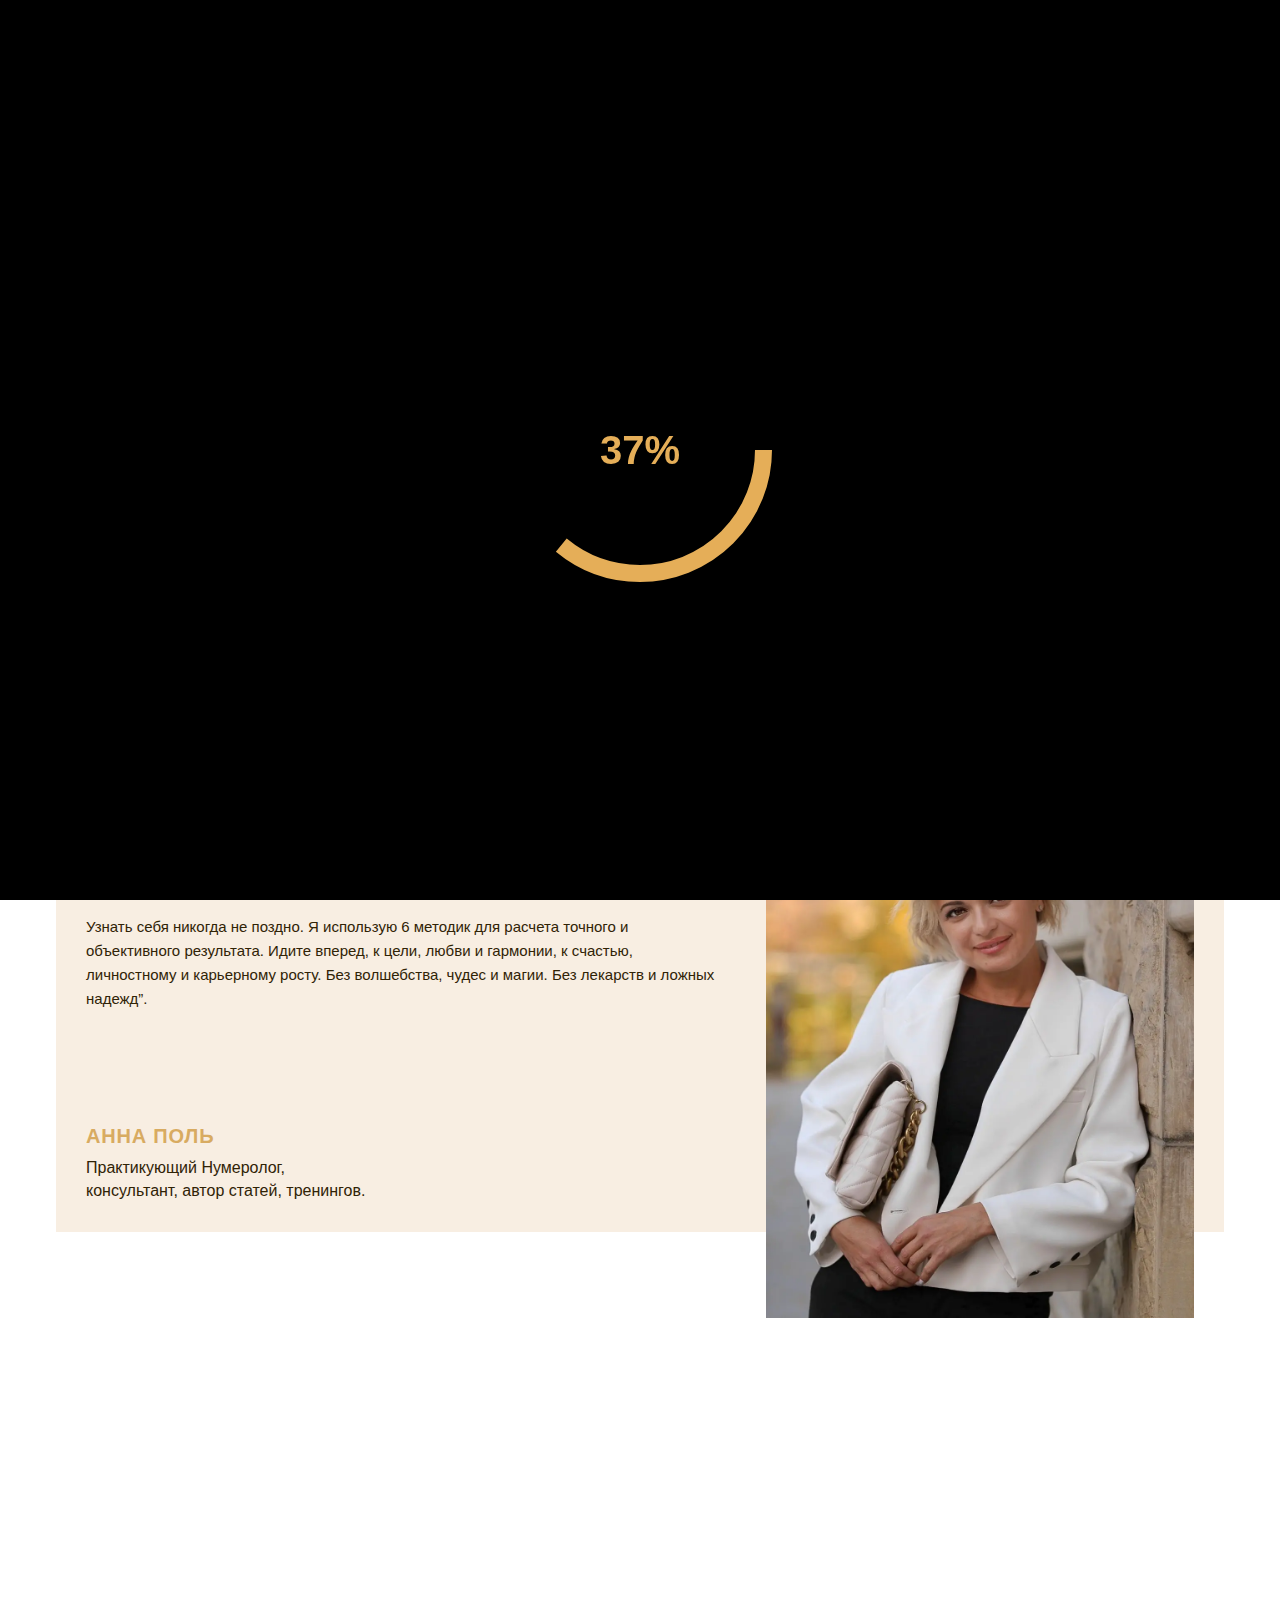
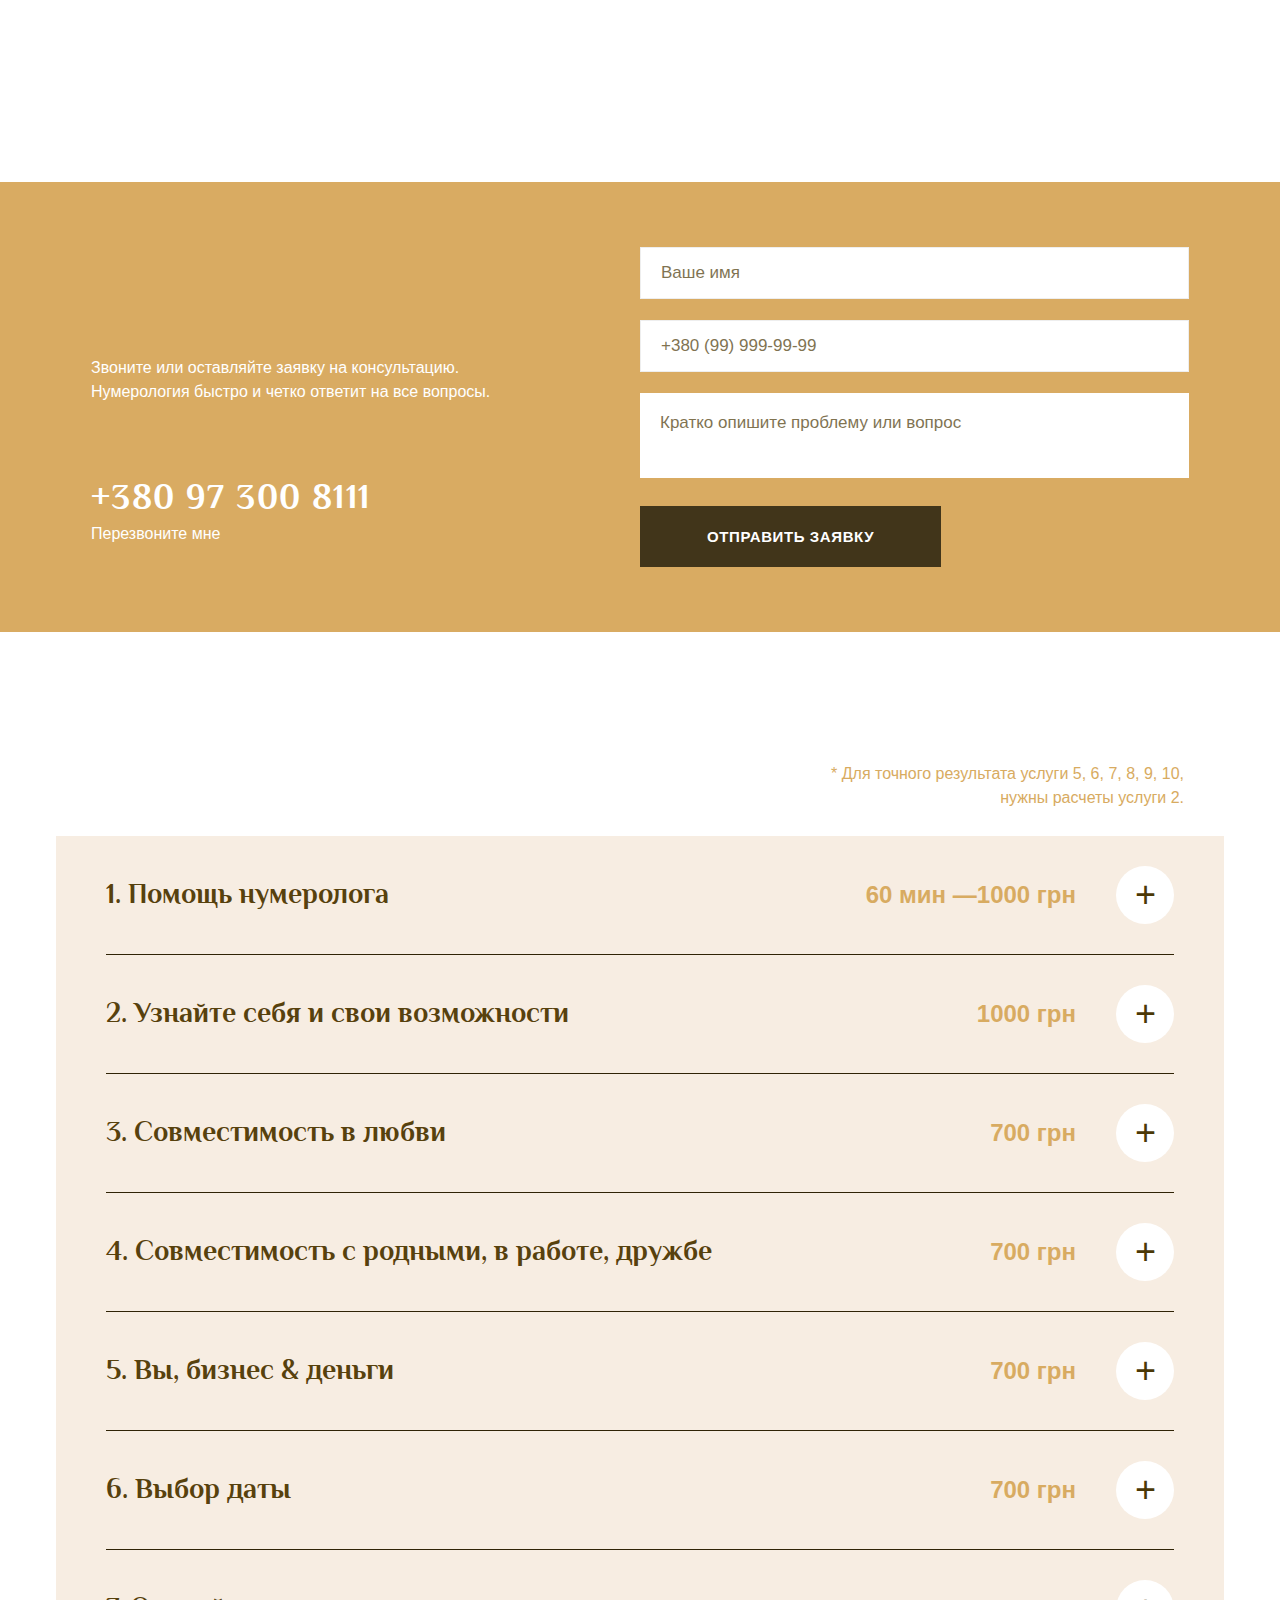
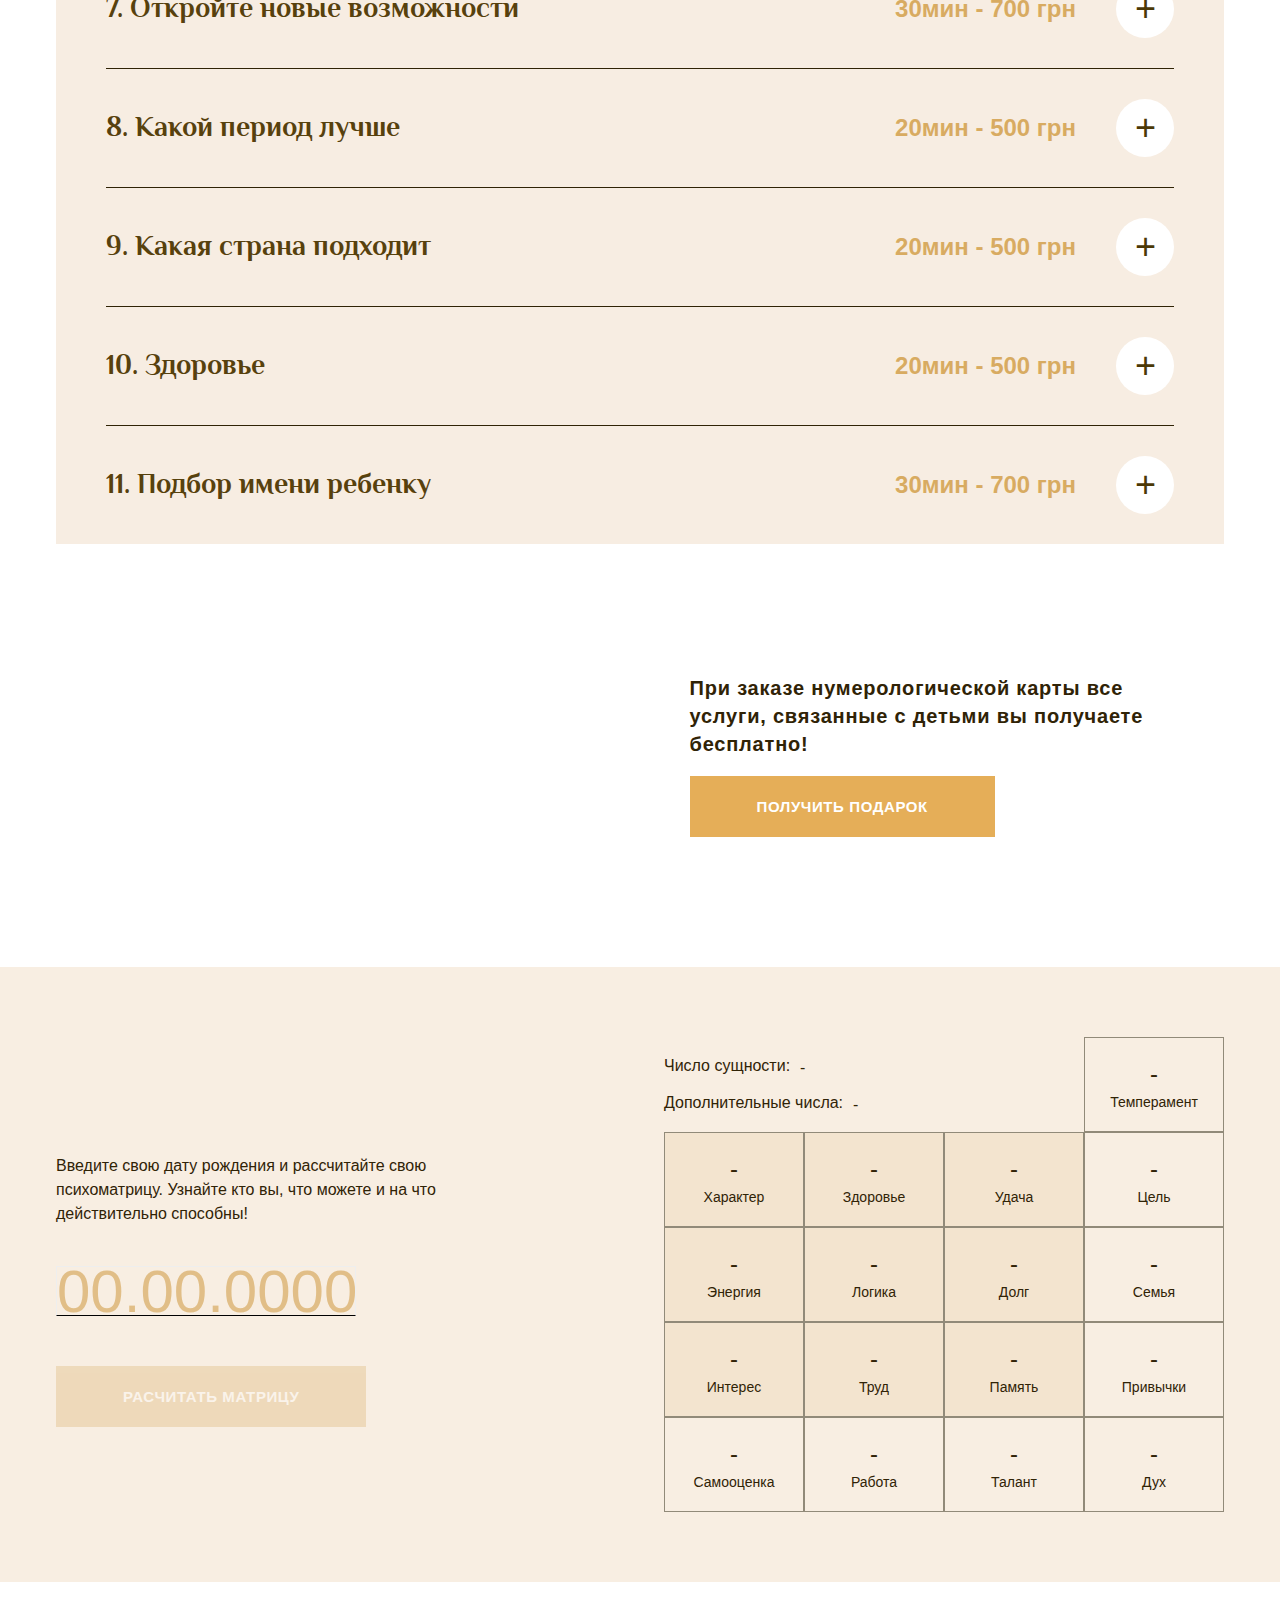
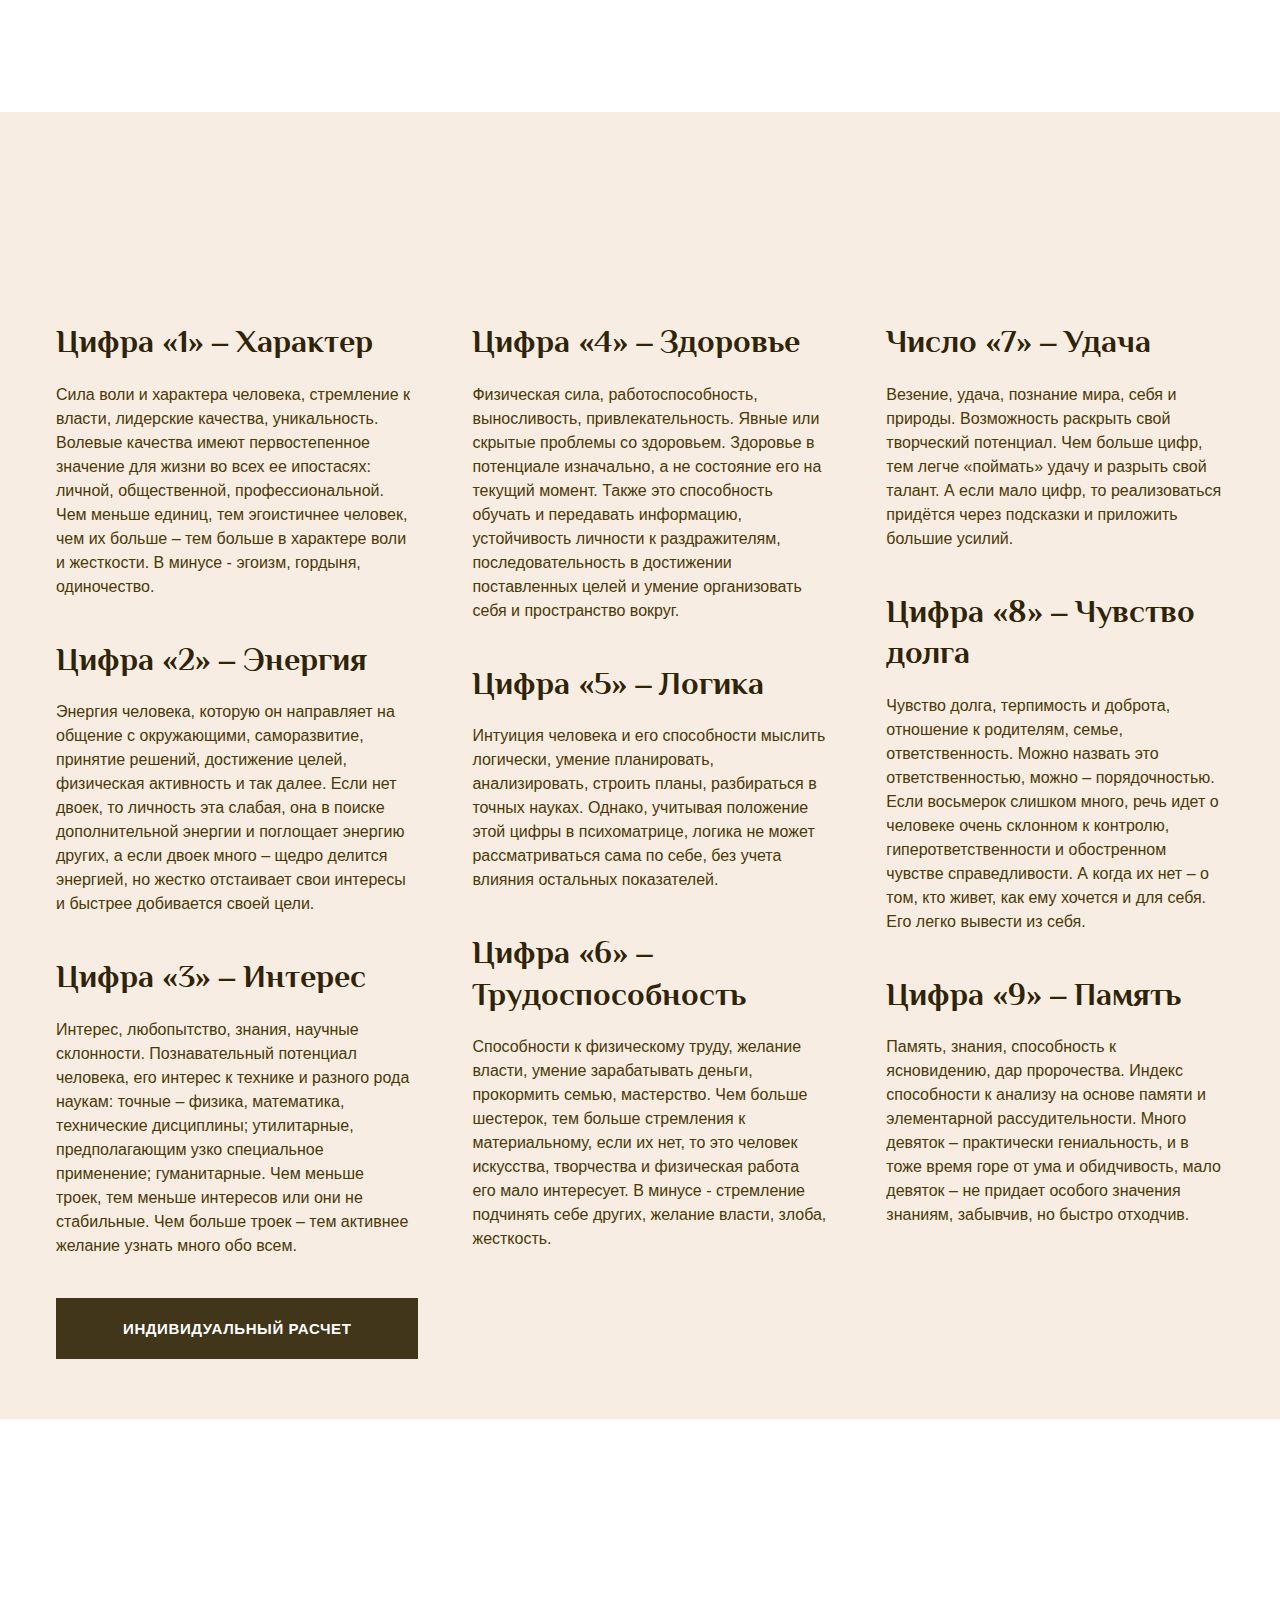
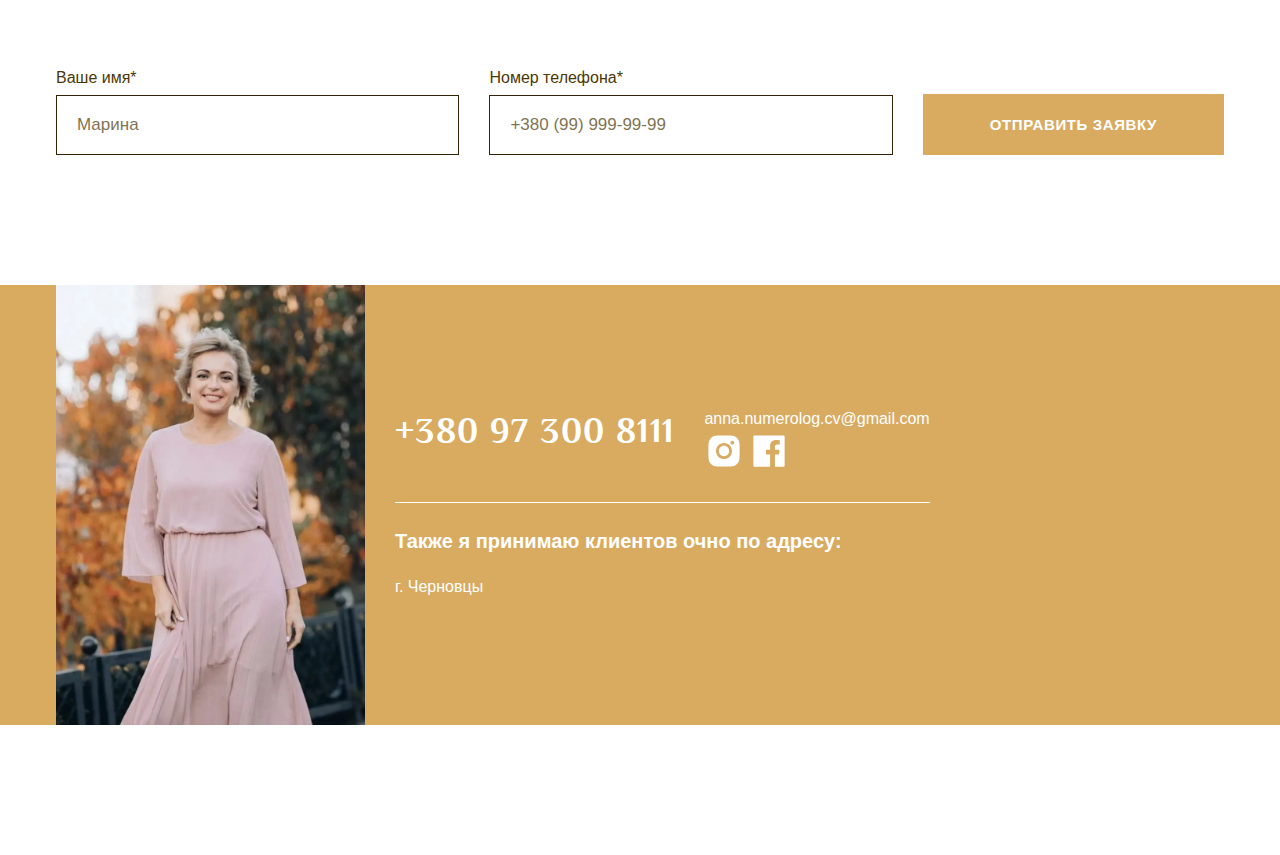
==== index.html @ 5f48d58a "comit" ====
<!DOCTYPE html>
<html lang="ru">

<head>
	<title>Главная</title>
	<meta charset="UTF-8">
	<meta name="format-detection" content="telephone=no">
	<!-- <style>body{opacity: 0;}</style> -->
	<link rel="stylesheet" href="css/style.min.css?_v=20220609213755">
	<link rel="shortcut icon" href="favicon.ico">
	<!-- <meta name="robots" content="noindex, nofollow"> -->
	<meta name="viewport" content="width=device-width, initial-scale=1.0">
</head>

<body>
	<div id="preloader">
		<div class="dws-progress-bar"></div>
	</div>
	<div class="wrapper">
		<svg viewBox="0 0 60 59" fill="none" style="height:0px">
			<symbol id="logo">
				<path d="M29.9339 13.3469L28.5068 10.6303C28.5067 10.6303 28.5067 10.6302 28.5067 10.6301C27.3314 8.36641 27.3319 5.69503 28.5064 3.46422L28.5065 3.4641L29.8498 0.906222L33.0526 7.04383L33.0527 7.04407L36.372 13.437L36.3721 13.4372L56.7865 52.9153L56.7869 52.916L59.6097 58.4454H13.3013L13.8017 57.4549C13.8017 57.4548 13.8018 57.4547 13.8018 57.4547C15.2057 54.7196 18.1134 52.9873 21.2859 52.9873H50.2319H50.4488L50.3492 52.7947L33.2538 19.741L33.2537 19.7409L29.9342 13.3475L29.9339 13.3469ZM40.4402 46.9827H12.4632H12.3825L12.3457 47.0546L9.40348 52.8019L9.40296 52.8029L8.80828 53.9902C8.80823 53.9903 8.80818 53.9904 8.80814 53.9904C7.41014 56.7373 4.51477 58.4453 1.38848 58.4453H0.216415L3.05961 52.9225L3.05974 52.9222L6.00192 47.175L6.00199 47.1749L23.2737 13.5296L24.5443 15.9977C24.5443 15.9978 24.5444 15.998 24.5445 15.9981C25.7153 18.3043 25.7153 21.021 24.5443 23.3272L15.288 41.3714L15.1894 41.5636H15.4055H32.3978C35.59 41.5636 38.519 43.3036 39.9501 46.0835L39.9501 46.0835L39.9515 46.0862L40.4402 46.9827Z" fill="url(#paint0_linear_106_9809)" stroke="url(#paint1_linear_106_9809)" stroke-width="0.263994" />
				<defs>
					<linearGradient id="paint0_linear_106_9809" x1="24.5513" y1="14.3648" x2="32.9144" y2="56.8845" gradientUnits="userSpaceOnUse">
						<stop offset="0.227083" stop-color="#AB863F" />
						<stop offset="0.508333" stop-color="#F9EF9D" />
						<stop offset="0.745017" stop-color="#B39046" />
					</linearGradient>
					<linearGradient id="paint1_linear_106_9809" x1="24.0233" y1="15.1568" x2="14.9829" y2="47.61" gradientUnits="userSpaceOnUse">
						<stop stop-color="#FDF18C" />
						<stop offset="0.461458" stop-color="#AB863F" />
						<stop offset="1" stop-color="#FEF189" />
					</linearGradient>
				</defs>
			</symbol>
		</svg>
		<svg viewBox="0 0 18 18" fill="none" style="height:0px">
			<symbol id="check">
				<path d="M5.2843 8.48327L8.4843 12.0569L13.2843 6.69647M17 9C17 13.4183 13.4183 17 9 17C4.58172 17 1 13.4183 1 9C1 4.58172 4.58172 1 9 1C13.4183 1 17 4.58172 17 9Z" stroke="#4B3806" />
			</symbol>
		</svg>
		<svg viewBox="0 0 22 38" fill="none" style="height:0px">
			<symbol id="mark">
				<path d="M9.30769 28.733C9.34295 26.6859 9.67789 24.986 10.3125 23.6335C10.9824 22.2809 11.9343 20.7821 13.1683 19.1371C14.367 17.5652 15.2484 16.176 15.8125 14.9697C16.4119 13.7268 16.7115 12.2097 16.7115 10.4185C16.7115 7.78644 16.0417 5.75758 14.7019 4.33189C13.3974 2.9062 11.7756 2.19336 9.83654 2.19336C7.65064 2.19336 5.76442 3.01587 4.17788 4.66089C2.6266 6.26936 1.58654 8.55411 1.05769 11.5152H0C0 9.68735 0.0705128 8.24338 0.211538 7.18326C0.352564 6.08658 0.722756 5.1544 1.32212 4.38672C2.30929 3.14382 3.71955 2.10197 5.55288 1.26118C7.42147 0.420395 9.3782 0 11.4231 0C14.2083 0 16.6587 0.767677 18.774 2.30303C20.9247 3.80183 22 6.50698 22 10.4185C22 11.9538 21.7356 13.3247 21.2067 14.531C20.6779 15.7374 20.0433 16.7792 19.3029 17.6566C18.5625 18.5339 17.5577 19.594 16.2885 20.8369C14.7019 22.2992 13.5032 23.5969 12.6923 24.7302C11.8814 25.8634 11.4583 27.1977 11.4231 28.733H9.30769ZM10.3654 38C9.55449 38 8.86699 37.7076 8.30289 37.1227C7.77404 36.5378 7.50962 35.8432 7.50962 35.039C7.50962 34.1982 7.77404 33.4853 8.30289 32.9004C8.86699 32.3155 9.55449 32.0231 10.3654 32.0231C11.1763 32.0231 11.8638 32.3155 12.4279 32.9004C12.992 33.4853 13.274 34.1982 13.274 35.039C13.274 35.8432 12.9744 36.5378 12.375 37.1227C11.8109 37.7076 11.141 38 10.3654 38Z" fill="#D9AB62" />
			</symbol>
		</svg>
		<svg viewBox="0 0 40 40" fill="none" style="height:0px">
			<symbol id="inst">
				<path d="M20.0002 14.7929C17.133 14.7929 14.7932 17.1328 14.7932 19.9999C14.7932 22.8671 17.133 25.207 20.0002 25.207C22.8674 25.207 25.2072 22.8671 25.2072 19.9999C25.2072 17.1328 22.8674 14.7929 20.0002 14.7929ZM35.6174 19.9999C35.6174 17.8437 35.6369 15.707 35.5158 13.5546C35.3947 11.0546 34.8244 8.83588 32.9963 7.00775C31.1643 5.17572 28.9494 4.60932 26.4494 4.48822C24.2932 4.36713 22.1564 4.38666 20.0041 4.38666C17.8478 4.38666 15.7111 4.36713 13.5588 4.48822C11.0588 4.60932 8.84003 5.17963 7.0119 7.00775C5.17987 8.83978 4.61347 11.0546 4.49237 13.5546C4.37128 15.7109 4.39081 17.8476 4.39081 19.9999C4.39081 22.1523 4.37128 24.2929 4.49237 26.4453C4.61347 28.9453 5.18378 31.164 7.0119 32.9921C8.84394 34.8242 11.0588 35.3906 13.5588 35.5117C15.715 35.6327 17.8517 35.6132 20.0041 35.6132C22.1603 35.6132 24.2971 35.6327 26.4494 35.5117C28.9494 35.3906 31.1682 34.8202 32.9963 32.9921C34.8283 31.1601 35.3947 28.9453 35.5158 26.4453C35.6408 24.2929 35.6174 22.1562 35.6174 19.9999V19.9999ZM20.0002 28.0117C15.5666 28.0117 11.9885 24.4335 11.9885 19.9999C11.9885 15.5663 15.5666 11.9882 20.0002 11.9882C24.4338 11.9882 28.0119 15.5663 28.0119 19.9999C28.0119 24.4335 24.4338 28.0117 20.0002 28.0117ZM28.34 13.5312C27.3049 13.5312 26.4689 12.6953 26.4689 11.6601C26.4689 10.6249 27.3049 9.789 28.34 9.789C29.3752 9.789 30.2111 10.6249 30.2111 11.6601C30.2114 11.9059 30.1632 12.1493 30.0693 12.3765C29.9754 12.6036 29.8376 12.81 29.6638 12.9838C29.49 13.1577 29.2836 13.2955 29.0564 13.3894C28.8293 13.4833 28.5858 13.5315 28.34 13.5312V13.5312Z">
				</path>
				</path>
			</symbol>
		</svg>
		<svg viewBox="0 0 40 40" fill="none" style="height:0px">
			<symbol id="fb">
				<path d="M34.375 4.375H5.625C4.93359 4.375 4.375 4.93359 4.375 5.625V34.375C4.375 35.0664 4.93359 35.625 5.625 35.625H34.375C35.0664 35.625 35.625 35.0664 35.625 34.375V5.625C35.625 4.93359 35.0664 4.375 34.375 4.375ZM30.7656 13.4961H28.2695C26.3125 13.4961 25.9336 14.4258 25.9336 15.793V18.8047H30.6055L29.9961 23.5195H25.9336V35.625H21.0625V23.5234H16.9883V18.8047H21.0625V15.3281C21.0625 11.293 23.5273 9.09375 27.1289 9.09375C28.8555 9.09375 30.3359 9.22266 30.7695 9.28125V13.4961H30.7656Z" fill="white"></path>
			</symbol>
		</svg>


		<header class="header">
			<div class="header__container">
				<a href="/" class="header__logo logo">
					<svg width="60" height="59" aria-hidden="true">
						<use xlink:href="#logo"></use>
					</svg>
				</a>

				<div class="header__menu menu">
					<nav class="menu__body">
						<ul class="menu__list">
							<li class="menu__item"><a href="" class="menu__link">Обо мне</a></li>
							<li class="menu__item"><a href="" class="menu__link">Бесплатный рассчёт психоматрицы</a></li>
							<li class="menu__item"><a href="" class="menu__link">Услуги</a></li>
							<li class="menu__item"><a href="" class="menu__link">Отзывы</a></li>
							<li class="menu__item"><a href="" class="menu__link">Контакты</a></li>
						</ul>
						<a href="+380973008111" class="menu__tel">+38 097 300 81 11</a>
						<div class="header__social">
							<a href="https://www.instagram.com/annapol_numerolog/" class="contacts__social-link">
								<svg aria-hidden="true">
									<use xlink:href="#inst"></use>
								</svg>
							</a>
							<a href="https://www.facebook.com/profile.php?id=100053703644340" class="contacts__social-link">
								<svg aria-hidden="true">
									<use xlink:href="#fb"></use>
								</svg>
							</a>
						</div>
					</nav>
					<button type="button" class="menu__icon icon-menu"><span></span></button>
				</div>

				<div class="header__lang lang" data-da=".menu__body, 767.98, last">
					<a href="" class="lang__item lang__item-active">РУС</a>
					<a href="" class="lang__item">укр</a>
				</div>
			</div>
		</header>
		<main class="page">
			<section class="section intro">
				<div class="intro__container">
					<div class="intro__body">
						<div class="intro__img">
							<picture><source srcset="img/hero/hero-img.webp" type="image/webp"><img src="img/hero/hero-img.png" alt=""></picture>
						</div>
						<div class="intro__content">
							<h1 class="intro__title">Нумеролог <span>Анна поль</span> </h1>
							<p class="intro__text">Открой свой путь, отыщи вторую половинку, найди выход из сложной или безвыходной
								ситуации. Тайна чисел расставит всё по местам.
							</p>

							<p class="intro__return">
								<svg width="18" height="18" aria-hidden="true">
									<use xlink:href="#check"></use>
								</svg>
								<span>Гарантия конфиденциальности</span>
							</p>

							<button type="button" data-popup=".popup-1" class="intro__help">Получить помощь <br> в&nbsp;подборе
								услуги</button>
						</div>
					</div>
				</div>
			</section>
			<section data-watch-once data-watch class="section about">
				<div class="about__container">
					<div class="about__body">
						<div class="about__content">
							<h2 class="section__title about__title">Нумерология — <br> ключ к счастью!</h2>
							<p class="about__desc">
								Узнать себя никогда не поздно. Я использую 6 методик для расчета точного и объективного результата.
								Идите вперед, к цели, любви и гармонии, к счастью, личностному и карьерному росту. Без волшебства,
								чудес и магии. Без лекарств и ложных надежд”.
							</p>

							<div class="about__author">
								<h4>Анна поль</h4>
								<p>Практикующий Нумеролог, <br> консультант, автор статей, тренингов. </p>
							</div>
						</div>
						<div class="about__img">
							<picture><source srcset="img/about/about-img.webp" type="image/webp"><img src="img/about/about-img.png" alt=""></picture>
						</div>
					</div>
				</div>
			</section>

			<div data-watch data-watch-once class="list__container">
				<ul class="list">
					<li class="list__item">
						<svg width="22" height="38" aria-hidden="true">
							<use xlink:href="#mark"></use>
						</svg>
						<span>Запутались и не знаете, что делать?</span>
					</li>
					<li class="list__item">
						<svg width="22" height="38" aria-hidden="true">
							<use xlink:href="#mark"></use>
						</svg>
						<span>Желаете найти подход к родителям, детям, друзьям или бизнес-партнерам?</span>
					</li>
					<li class="list__item">
						<svg width="22" height="38" aria-hidden="true">
							<use xlink:href="#mark"></use>
						</svg>
						<span>Мечтаете сохранить брак или уберечь себя от измен и предательств?</span>
					</li>

					<li class="list__item">
						<svg width="22" height="38" aria-hidden="true">
							<use xlink:href="#mark"></use>
						</svg>
						<span>Хотите найти себя или вторую половинку?</span>
					</li>
					<li class="list__item">
						<svg width="22" height="38" aria-hidden="true">
							<use xlink:href="#mark"></use>
						</svg>
						<span>Раздумываете об открытии нового проекта или направления?
						</span>
					</li>
					<li class="list__item">
						<svg width="22" height="38" aria-hidden="true">
							<use xlink:href="#mark"></use>
						</svg>
						<span>Планируете смену места жительства, учебы или работы?</span>
					</li>
				</ul>
			</div>
			<section data-watch-once data-watch class="section feedback">
				<div class="feedback__container">

					<div class="feedback__body">

						<div class="feedback__content">
							<h2 class="section__title feedback__title">Ваша судьба <br> в&nbsp;ваших руках</h2>
							<p class="feedback__text">Звоните или оставляйте заявку на&nbsp;консультацию. Нумерология быстро
								и&nbsp;четко ответит на&nbsp;все&nbsp;вопросы.</p>

							<a href="tel:+380973008111" class="feedback__phone">+380 97 300 8111</a>
							<a href="" class="feedback__link">Перезвоните мне</a>
						</div>

						<form data-ajax action="files/sendmail/sendmail.php" method="POST" class="form feedback__form">
							<div class="form__row">
								<input autocomplete="off" type="text" name="name" data-required placeholder="Ваше имя" class="input">
							</div>
							<div class="form__row">
								<input autocomplete="off" type="tel" name="phone" data-required placeholder="+380 (99) 999-99-99" class="input">
							</div>
							<div class="form__row">
								<textarea name="message" data-autoheight class="textarea" placeholder="Кратко опишите проблему или вопрос"></textarea>
							</div>
							<div class="form__row">
								<button type="submit" class="form__button button">отправить заявку</button>
							</div>
						</form>

					</div>
				</div>
			</section>
			<section data-watch-once data-watch class="section services">
				<div class="services__container">
					<div class="services__head">
						<h2 class="section__title services__title">Услуги</h2>

						<p class="services__text">* Для точного результата услуги 5, 6, 7, 8, 9, 10, <br>
							нужны расчеты услуги 2.</p>
					</div>

					<div data-spollers data-one-spoller class="services__acordion">
						<div class="services__acordion-item acordion-item">
							<button type="button" data-spoller class="acordion-item__title">
								<span>1. Помощь нумеролога</span>

								<div class="acordion-item__price">60 мин —1000 грн</div>
								<i class="acordion-item__icon">+</i>
							</button>
							<div class="acordion-item__body">
								<div class="acordion-item__content">
									Обсудите любой интересующий вопрос с нумерологом

									<button type="button" class="acordion-item__button button">Заказать</button>
								</div>
							</div>
						</div>

						<div class="services__acordion-item acordion-item">
							<button type="button" data-spoller class="acordion-item__title">
								<span>2. Узнайте себя и свои возможности</span>

								<div class="acordion-item__price">1000 грн</div>
								<i class="acordion-item__icon">+</i>
							</button>
							<div class="acordion-item__body">
								<div class="acordion-item__content">


									<h4>В услугу входит определение:</h4>

									<ul class="acordion-item__list">
										<li>характера, самооценки, темперамента;
										</li>
										<li>сильных и слабых сторон, интересов, талантов;
										</li>
										<li>жизненных задач, миссии, предназначения;
										</li>
										<li>потенциала богатства, отношения к деньгам;
										</li>
										<li>карьеры, бизнеса и профориентации;
										</li>
										<li>энергетического потенциала, источников энергии;
										</li>
										<li>кармических задач;
										</li>
										<li>подсознательных блоков и страхов;
										</li>
										<li>этапов жизненного пути;
										</li>
										<li>отношения к семье и браку.
										</li>
									</ul>

									<button type="button" class="acordion-item__button button">Заказать</button>
								</div>
							</div>
						</div>

						<div class="services__acordion-item acordion-item">
							<button type="button" data-spoller class="acordion-item__title">
								<span>3. Совместимость в любви</span>

								<div class="acordion-item__price">700 грн</div>
								<i class="acordion-item__icon">+</i>
							</button>
							<div class="acordion-item__body">
								<div class="acordion-item__content">

									<div class="acordion-item__inner">
										<div class="acordion-item__group">
											<h4>В услугу входит определение по:</h4>

											<ul class="acordion-item__list">
												<li>энергетике;
												</li>
												<li>темпераменту;
												</li>
												<li>характеру – кто главный?;
												</li>
												<li>духовной составляющей;
												</li>
												<li>семейным характеристикам.
												</li>
											</ul>
										</div>
										<div class="acordion-item__group">
											<h4>Также вы узнаете:</h4>

											<ul class="acordion-item__list">
												<li>тип совместимости и правила отношений;
												</li>
												<li>прогноз развития отношений;
												</li>
												<li>причины конфликтов и точек соприкосновения;
												</li>
												<li>риск развода или измен;
												</li>
												<li>кармичность отношений: какой ваш урок?;
												</li>
												<li>возможность рождения детей.</li>
											</ul>
										</div>
									</div>


									<button type="button" class="acordion-item__button button">Заказать</button>
								</div>
							</div>
						</div>

						<div class="services__acordion-item acordion-item">
							<button type="button" data-spoller class="acordion-item__title">
								<span>4. Совместимость с родными, в работе, дружбе</span>

								<div class="acordion-item__price">700 грн</div>
								<i class="acordion-item__icon">+</i>
							</button>
							<div class="acordion-item__body">
								<div class="acordion-item__content">

									<div class="acordion-item__inner">
										<div class="acordion-item__group">
											<h4>В услугу входит определение по:</h4>

											<ul class="acordion-item__list">
												<li>энергетике;
												</li>
												<li>темпераменту;
												</li>
												<li>характеру – кто главный?;
												</li>
											</ul>
										</div>
										<div class="acordion-item__group">
											<h4>Также вы узнаете:</h4>

											<ul class="acordion-item__list">
												<li>тип совместимости и правила отношений;
												</li>
												<li>прогноз развития отношений;
												</li>
												<li>кармичность отношений: какой ваш урок?;
												</li>

											</ul>
										</div>
									</div>

									<button type="button" class="acordion-item__button button">Заказать</button>
								</div>
							</div>
						</div>

						<div class="services__acordion-item acordion-item">
							<button type="button" data-spoller class="acordion-item__title">
								<span>5. Вы, бизнес & деньги</span>

								<div class="acordion-item__price">700 грн</div>
								<i class="acordion-item__icon">+</i>
							</button>
							<div class="acordion-item__body">
								<div class="acordion-item__content">


									<h4>В услугу входит определение:</h4>

									<ul class="acordion-item__list">
										<li>определение прибыльных видов деятельности и периодов реализации;
										</li>
										<li>подбор квалифицированных кадров;
										</li>
										<li>выбор названия компании, фирмы, бренда, нового проекта;
										</li>
										<li>определение наилучшего периода для инвестирования.
										</li>
									</ul>

									<button type="button" class="acordion-item__button button">Заказать</button>
								</div>
							</div>
						</div>

						<div class="services__acordion-item acordion-item">
							<button type="button" data-spoller class="acordion-item__title">
								<span>6. Выбор даты</span>

								<div class="acordion-item__price">700 грн</div>
								<i class="acordion-item__icon">+</i>
							</button>
							<div class="acordion-item__body">
								<div class="acordion-item__content">

									Выбор даты для важного события <br> из предлагаемых 5 вариантов

									<button type="button" class="acordion-item__button button">Заказать</button>
								</div>
							</div>
						</div>

						<div class="services__acordion-item acordion-item">
							<button type="button" data-spoller class="acordion-item__title">
								<span>7. Откройте новые возможности</span>

								<div class="acordion-item__price">30мин - 700 грн</div>
								<i class="acordion-item__icon">+</i>
							</button>
							<div class="acordion-item__body">
								<div class="acordion-item__content">

									Коррекция судьбы по ФИО/ <br>изменение имени, фамилии

									<button type="button" class="acordion-item__button button">Заказать</button>
								</div>
							</div>
						</div>

						<div class="services__acordion-item acordion-item">
							<button type="button" data-spoller class="acordion-item__title">
								<span>8. Какой период лучше</span>

								<div class="acordion-item__price">20мин - 500 грн</div>
								<i class="acordion-item__icon">+</i>
							</button>
							<div class="acordion-item__body">
								<div class="acordion-item__content">

									Прогноз покупки, бизнеса, <br> путешествий, отношений, инвестиций

									<button type="button" class="acordion-item__button button">Заказать</button>
								</div>
							</div>
						</div>

						<div class="services__acordion-item acordion-item">
							<button type="button" data-spoller class="acordion-item__title">
								<span>9. Какая страна подходит</span>

								<div class="acordion-item__price">20мин - 500 грн</div>
								<i class="acordion-item__icon">+</i>
							</button>
							<div class="acordion-item__body">
								<div class="acordion-item__content">

									Эмиграция, смена <br> места жительства

									<button type="button" class="acordion-item__button button">Заказать</button>
								</div>
							</div>
						</div>

						<div class="services__acordion-item acordion-item">
							<button type="button" data-spoller class="acordion-item__title">
								<span>10. Здоровье</span>

								<div class="acordion-item__price">20мин - 500 грн</div>
								<i class="acordion-item__icon">+</i>
							</button>
							<div class="acordion-item__body">
								<div class="acordion-item__content">

									Здоровье & предрасположенность <br> к болезням

									<button type="button" class="acordion-item__button button">Заказать</button>
								</div>
							</div>
						</div>

						<div class="services__acordion-item acordion-item">
							<button type="button" data-spoller class="acordion-item__title">
								<span>11. Подбор имени ребенку</span>

								<div class="acordion-item__price">30мин - 700 грн</div>
								<i class="acordion-item__icon">+</i>
							</button>
							<div class="acordion-item__body">
								<div class="acordion-item__content">

									Подбор имени ребенку <br> из предлагаемых 5 вариантов

									<button type="button" class="acordion-item__button button">Заказать</button>
								</div>
							</div>
						</div>

					</div>
				</div>
			</section>
			<section data-watch-once data-watch class="section gift">
				<div class="gift__container">
					<div class="gift__body">
						<h2 class="section__title gift__title">
							ВсЁ о детях — БЕСПЛАТНО
						</h2>

						<div class="gift__group">
							<p class="gift__text">При заказе нумерологической карты все услуги, связанные с детьми вы
								получаете
								бесплатно!</p>

							<button type="button" data-popup=".popup-2" class="gift__button button">получить подарок</button>
						</div>
					</div>
				</div>
			</section>
			<section data-watch-once data-watch class="section matrix">
				<div class="matrix__container">
					<div class="matrix__body">
						<div class="matrix__left">
							<h2 class="section__title matrix__title">Расчёт вашей психоматрицы</h2>
							<p class="matrix__text">Введите свою дату рождения и рассчитайте свою психоматрицу. Узнайте кто вы, что
								можете и на что
								действительно способны!</p>
							<input name="birthday" maxlength="10" placeholder="00.00.0000" class="input matrix__input">
							<button type="button" class="button matrix__button birthday-btn">расчитать матрицу</button>
						</div>
						<div class="matrix__right">
							<div class="matrix__result">
								<div class="matrix__result-group">
									<div class="matrix__result-group-item">
										Число сущности: <div class="matrix__item-sush ">-
											<span class="sush"></span>
										</div>
									</div>
									<div class="matrix__result-group-item">
										Дополнительные числа: <div class="matrix__item-add ">- <span class="additionnumb"></span>
										</div>
									</div>
								</div>

								<div class="matrix__item "><span class="addpr_8">-</span>Темперамент</div>
								<div class="matrix__item" style="background-color: rgba(224, 191, 134, 0.2);"> <span class="basicpr_1">-</span>Характер </div>
								<div class="matrix__item" style="background-color: rgba(224, 191, 134, 0.2);"><span class="basicpr_4">-</span>Здоровье </div>
								<div class="matrix__item" style="background-color: rgba(224, 191, 134, 0.2);"><span class="basicpr_7">-</span>Удача</div>
								<div class="matrix__item "><span class="addpr_4">-</span>Цель</div>
								<div class="matrix__item" style="background-color: rgba(224, 191, 134, 0.2);"><span class="basicpr_7">-</span>Энергия</div>
								<div class="matrix__item" style="background-color: rgba(224, 191, 134, 0.2);"><span class="basicpr_7">-</span>Логика</div>
								<div class="matrix__item" style="background-color: rgba(224, 191, 134, 0.2);"><span class="basicpr_8">-</span>Долг</div>
								<div class="matrix__item"><span class="addpr_5">-</span>Семья</div>

								<div class="matrix__item" style="background-color: rgba(224, 191, 134, 0.2);"><span class="basicpr_3">-</span>Интерес</div>
								<div class="matrix__item" style="background-color: rgba(224, 191, 134, 0.2);"><span class="basicpr_6">-</span>Труд</div>
								<div class="matrix__item" style="background-color: rgba(224, 191, 134, 0.2);"><span class="basicpr_9">-</span>Память</div>
								<div class="matrix__item"><span class="addpr_6">-</span>Привычки</div>
								<div class="matrix__item"><span class="addpr_1">-</span>Самооценка</div>
								<div class="matrix__item"><span class="addpr_2">-</span>Работа</div>
								<div class="matrix__item"><span class="addpr_3">-</span>Талант</div>
								<div class="matrix__item"><span class="addpr_7">-</span>Дух</div>


							</div>
						</div>
					</div>
				</div>
			</section>
			<section data-watch-once data-watch class="section meanings">
				<div class="meanings__container">
					<h2 class="section__title meanings__title">ОБЩИЕ ЗНАЧЕНИЯ ПСИХОМАТРИЦЫ</h2>

					<div class="meanings__body">

						<div class="meanings__col">
							<div class="meanings__item">
								<h3 class="meanings__item-title">Цифра «1» – Характер</h3>
								<p class="meanings__item-desc">
									Сила воли и характера человека, стремление к власти, лидерские качества, уникальность.
									Волевые качества имеют первостепенное значение для жизни во всех ее ипостасях: личной,
									общественной,
									профессиональной.
									Чем меньше единиц, тем эгоистичнее человек, чем их больше – тем больше в характере воли и
									жесткости.
									В минусе - эгоизм, гордыня, одиночество.
								</p>
							</div>

							<div class="meanings__item">
								<h3 class="meanings__item-title">Цифра «2» – Энергия</h3>
								<p class="meanings__item-desc">
									Энергия человека, которую он направляет на общение с окружающими, саморазвитие, принятие
									решений,
									достижение целей, физическая активность и так далее.
									Если нет двоек, то личность эта слабая, она в поиске дополнительной энергии и поглощает энергию
									других, а если двоек много – щедро делится энергией, но жестко отстаивает свои интересы и
									быстрее
									добивается своей цели.
								</p>
							</div>

							<div class="meanings__item">
								<h3 class="meanings__item-title">Цифра «3» – Интерес</h3>
								<p class="meanings__item-desc">
									Интерес, любопытство, знания, научные склонности.
									Познавательный потенциал человека, его интерес к технике и разного рода наукам: точные – физика,
									математика, технические дисциплины; утилитарные, предполагающим узко специальное применение;
									гуманитарные.
									Чем меньше троек, тем меньше интересов или они не стабильные.
									Чем больше троек – тем активнее желание узнать много обо всем.
								</p>
							</div>
						</div>

						<div class="meanings__col">
							<div class="meanings__item">
								<h3 class="meanings__item-title">Цифра «4» – Здоровье</h3>
								<p class="meanings__item-desc">
									Физическая сила, работоспособность, выносливость, привлекательность.
									Явные или скрытые проблемы со здоровьем. Здоровье в потенциале изначально, а не состояние его на
									текущий момент.
									Также это способность обучать и передавать информацию, устойчивость личности к раздражителям,
									последовательность в достижении поставленных целей и умение организовать себя и пространство
									вокруг.
								</p>
							</div>
							<div class="meanings__item">
								<h3 class="meanings__item-title">Цифра «5» – Логика</h3>
								<p class="meanings__item-desc">
									Интуиция человека и его способности мыслить логически, умение планировать, анализировать,
									строить планы, разбираться в точных науках. Однако, учитывая положение этой цифры в
									психоматрице, логика не может рассматриваться сама по себе, без учета влияния остальных
									показателей.
								</p>
							</div>
							<div class="meanings__item">
								<h3 class="meanings__item-title">Цифра «6» – Трудоспособность</h3>
								<p class="meanings__item-desc">
									Способности к физическому труду, желание власти, умение зарабатывать деньги, прокормить семью,
									мастерство.
									Чем больше шестерок, тем больше стремления к материальному, если их нет, то это человек
									искусства, творчества и физическая работа его мало интересует.
									В минусе - стремление подчинять себе других, желание власти, злоба, жесткость.
								</p>
							</div>
						</div>

						<div class="meanings__col">
							<div class="meanings__item">
								<h3 class="meanings__item-title">Число «7» – Удача</h3>
								<p class="meanings__item-desc">
									Везение, удача, познание мира, себя и природы. Возможность раскрыть свой творческий потенциал.
									Чем больше цифр, тем легче «поймать» удачу и разрыть свой талант. А если мало цифр, то
									реализоваться придётся через подсказки и приложить большие усилий.
								</p>
							</div>
							<div class="meanings__item">
								<h3 class="meanings__item-title">Цифра «8» – Чувство долга</h3>
								<p class="meanings__item-desc">
									Чувство долга, терпимость и доброта, отношение к родителям, семье, ответственность. Можно
									назвать это ответственностью, можно – порядочностью.
									Если восьмерок слишком много, речь идет о человеке очень склонном к контролю,
									гиперответственности и обостренном чувстве справедливости. А когда их нет – о том, кто живет,
									как ему хочется и для себя. Его легко вывести из себя.
								</p>
							</div>
							<div class="meanings__item">
								<h3 class="meanings__item-title">Цифра «9» – Память</h3>
								<p class="meanings__item-desc">
									Память, знания, способность к ясновидению, дар пророчества. Индекс способности к анализу на
									основе памяти и элементарной рассудительности.
									Много девяток – практически гениальность, и в тоже время горе от ума и обидчивость, мало девяток
									– не придает особого значения знаниям, забывчив, но быстро отходчив.
								</p>
							</div>
						</div>

					</div>
					<button type="button" data-popup=".popup-3" class="meanings__button button">ИНДИВИДУАЛЬНЫЙ РАСЧЕТ</button>
				</div>
			</section>
			<section data-watch-once data-watch class="section consult">
				<div class="consult__container">
					<h2 class="section__title consult__title">ИЗМЕНИТЕ СВОЮ ЖИЗНЬ. <br> ЗАПИШИТЕСЬ НА КОНСУЛЬТАЦИЮ</h2>

					<form data-ajax action="files/sendmail/sendmail.php" method="POST" class="form consult__form">
						<div class="form__row consult__form-row">
							<label for="name">Ваше имя*</label>
							<input id="name" autocomplete="off" type="text" data-required name="name" placeholder="Марина" class="input consult__form-input">
						</div>
						<div class="form__row consult__form-row">
							<label for="name">Номер телефона*</label>
							<input id="name" autocomplete="off" type="tel" data-required name="phone" placeholder="+380 (99) 999-99-99" class="input consult__form-input">
						</div>

						<button type="submit" class="form__button consult__form-button button">отправить заявку</button>

					</form>
				</div>
			</section>
			<section data-watch-once data-watch class="section contacts">
				<div class="contacts__container">

					<div class="contacts__body">
						<div class="contacts__img">
							<picture><source srcset="img/contacts/contacts-img.webp" type="image/webp"><img src="img/contacts/contacts-img.jpg" alt=""></picture>
						</div>
						<div class="contacts__content">
							<h2 class="section__title contacts__title">СВЯЖИТЕСЬ СО МНОЙ</h2>

							<div class="contacts__group">
								<div class="contacts__item df">
									<a href="tel:+380973008111" class="contacts__item-phone">+380 97 300 8111</a>

									<div class="">
										<a href="mailto:anna.numerolog.cv@gmail.com" class="contacts__item-email">anna.numerolog.cv@gmail.com</a>

										<div class="contacts__social">
											<a href="https://www.instagram.com/annapol_numerolog/" class="contacts__social-link">
												<svg aria-hidden="true">
													<use xlink:href="#inst"></use>
												</svg>
											</a>
											<a href="https://www.facebook.com/profile.php?id=100053703644340" class="contacts__social-link">
												<svg aria-hidden="true">
													<use xlink:href="#fb"></use>
												</svg>
											</a>
										</div>
									</div>
								</div>
								<div class="contacts__item">
									<p>Также я принимаю клиентов очно по адресу:</p>
									<a href="https://goo.gl/maps/4PLeoGpuRs5Vb4Di8" class="contacts__item-location">г. Черновцы</a>
								</div>
							</div>
						</div>
					</div>

				</div>
			</section>
		</main>
		<footer class="footer">
			<div class="footer__container">
			</div>
		</footer>
	</div>
	<div id="popup" aria-hidden="true" class="popup-1 popup">
		<div class="popup__wrapper">
			<div class="popup__content">
				<button data-close type="button" class="popup__close">+</button>
				<div class="popup__bg">
				</div>
				<div class="popup__body">
					<h2 class="popup__title">Измени свою жизнь</h2>

					<p class="popup__text">Запишись на консультацию</p>

					<form data-ajax action="files/sendmail/sendmail.php" method="POST" class="form popup__form">
						<div class="form__row popup__form-row">
							<label for="name">Ваше имя*</label>
							<input id="name" autocomplete="off" type="text" data-required name="name" placeholder="Марина" class="input popup__form-input">
						</div>
						<div class="form__row popup__form-row">
							<label for="name">Номер телефона*</label>
							<input id="name" autocomplete="off" type="tel" data-required name="phone" placeholder="+380 (99) 999-99-99" class="input popup__form-input">
						</div>

						<button type="submit" class="form__button popup__form-button button">отправить заявку</button>

					</form>
				</div>
			</div>
		</div>
	</div>

	<div id="popup" aria-hidden="true" class="popup-2 popup">
		<div class="popup__wrapper">
			<div class="popup__content">
				<button data-close type="button" class="popup__close">+</button>
				<div class="popup__bg">
				</div>
				<div class="popup__body">
					<h2 class="popup__title">Получите подарок</h2>

					<p class="popup__text">Закажите нумерологическую карту и&nbsp;получите все услуги для&nbsp;вашего
						ребенка совершенно бесплатно!</p>

					<form data-ajax action="files/sendmail/sendmail.php" method="POST" class="form popup__form">
						<div class="form__row popup__form-row">
							<label for="name">Ваше имя*</label>
							<input id="name" autocomplete="off" type="text" data-required name="name" placeholder="Марина" class="input popup__form-input">
						</div>
						<div class="form__row popup__form-row">
							<label for="name">Номер телефона*</label>
							<input id="name" autocomplete="off" type="tel" data-required name="phone" placeholder="+380 (99) 999-99-99" class="input popup__form-input">
						</div>

						<button type="submit" class="form__button popup__form-button button">Забрать подарок</button>

					</form>
				</div>
			</div>
		</div>
	</div>

	<div id="popup" aria-hidden="true" class="popup-3 popup">
		<div class="popup__wrapper">
			<div class="popup__content">
				<button data-close type="button" class="popup__close">+</button>
				<div class="popup__bg">
				</div>
				<div class="popup__body">
					<h2 class="popup__title">Получить расшифровку</h2>

					<p class="popup__text">Закажите анализ вашей психоматрицы и получите подробный психологический портрет
						личности</p>

					<form data-ajax action="files/sendmail/sendmail.php" method="POST" class="form popup__form">
						<div class="form__row popup__form-row">
							<label for="name">Ваше имя*</label>
							<input id="name" autocomplete="off" type="text" data-required name="name" placeholder="Марина" class="input popup__form-input">
						</div>
						<div class="form__row popup__form-row">
							<label for="name">Номер телефона*</label>
							<input id="name" autocomplete="off" type="tel" data-required name="phone" placeholder="+380 (99) 999-99-99" class="input popup__form-input">
						</div>

						<button type="submit" class="form__button popup__form-button button">Забрать подарок</button>

					</form>
				</div>
			</div>
		</div>
	</div>
	<script src="https://code.jquery.com/jquery-3.6.0.min.js?_v=20220609213755" integrity="sha256-/xUj+3OJU5yExlq6GSYGSHk7tPXikynS7ogEvDej/m4=" crossorigin="anonymous"></script>
	<script src="js/app.min.js?_v=20220609213755"></script>
</body>

</html>
---- css/style.min.css ----
@charset "UTF-8";@font-face{font-family:OpenSans;font-display:swap;src:url(../fonts/OpenSans-Light.woff2) format("woff2"),url(../fonts/OpenSans-Light.woff) format("woff");font-weight:300;font-style:normal}@font-face{font-family:OpenSans;font-display:swap;src:url(../fonts/OpenSans-Medium.woff2) format("woff2"),url(../fonts/OpenSans-Medium.woff) format("woff");font-weight:500;font-style:normal}@font-face{font-family:OpenSans;font-display:swap;src:url(../fonts/OpenSans-Regular.woff2) format("woff2"),url(../fonts/OpenSans-Regular.woff) format("woff");font-weight:400;font-style:normal}@font-face{font-family:OpenSans;font-display:swap;src:url(../fonts/OpenSans-SemiBold.woff2) format("woff2"),url(../fonts/OpenSans-SemiBold.woff) format("woff");font-weight:600;font-style:normal}@font-face{font-family:Philosopher;font-display:swap;src:url(../fonts/Philosopher-bold.woff2) format("woff2"),url(../fonts/Philosopher-bold.woff) format("woff");font-weight:700;font-style:normal}*{padding:0;margin:0;border:0}*,:after,:before{-webkit-box-sizing:border-box;box-sizing:border-box}body,html{height:100%;min-width:320px}body{font-family:"Open Sans",sans-serif;font-size:1rem;line-height:150%;color:#302306;font-weight:400;font-style:normal;-ms-text-size-adjust:100%;-moz-text-size-adjust:100%;-webkit-text-size-adjust:100%;-webkit-font-smoothing:antialiased;-moz-osx-font-smoothing:grayscale}button,input,textarea{font-family:"Open Sans",sans-serif;font-size:inherit}button{cursor:pointer;color:inherit;background-color:inherit}a{color:inherit}a:link,a:visited{text-decoration:none}a:hover{text-decoration:none}ul li{list-style:none}img{vertical-align:top}h1,h2,h3,h4,h5,h6{font-weight:inherit;font-size:inherit}.lock body{overflow:hidden;-ms-touch-action:none;touch-action:none}img{max-width:100%}.wrapper{min-height:100%;display:-webkit-box;display:-ms-flexbox;display:flex;-webkit-box-orient:vertical;-webkit-box-direction:normal;-ms-flex-direction:column;flex-direction:column;overflow:hidden}.wrapper>main{-webkit-box-flex:1;-ms-flex:1 1 auto;flex:1 1 auto}.wrapper>*{min-width:0}[class*=__container]{max-width:78.75rem;-webkit-box-sizing:content-box;box-sizing:content-box;margin:0 auto;padding:0 .9375rem}.form__row:not(:last-child){margin-bottom:1.3125rem}.button{display:-webkit-inline-box;display:-ms-inline-flexbox;display:inline-flex;-webkit-box-align:center;-ms-flex-align:center;align-items:center;-webkit-box-pack:center;-ms-flex-pack:center;justify-content:center;text-align:center;padding:20px 67px;font-size:15px;line-height:140%;font-weight:700;letter-spacing:.04em;text-transform:uppercase;color:#fff;background:#41351a;-webkit-transition:all .3s ease 0s;-o-transition:all .3s ease 0s;transition:all .3s ease 0s}.button._fw{width:100%}input[type=email],input[type=tel],input[type=text],textarea{-webkit-appearance:none;-moz-appearance:none;appearance:none}.input{border-radius:0!important;width:100%;display:block;padding:16px 20px;border:1px solid #eee}.input::-webkit-input-placeholder{font-size:17px;line-height:150%;color:#4b3806;font-weight:400;opacity:.7}.input::-moz-placeholder{font-size:17px;line-height:150%;color:#4b3806;font-weight:400;opacity:.7}.input:-ms-input-placeholder{font-size:17px;line-height:150%;color:#4b3806;font-weight:400;opacity:.7}.input::-ms-input-placeholder{font-size:17px;line-height:150%;color:#4b3806;font-weight:400;opacity:.7}.input::placeholder{font-size:17px;line-height:150%;color:#4b3806;font-weight:400;opacity:.7}.input._form-error{border:1px solid red}.consult__form-input,.popup__form-input{padding:20px 20px;border:1px solid #302306}textarea{width:100%;resize:none;padding:17px 20px;color:#4b3806;min-height:85px;font-weight:400}textarea::-webkit-input-placeholder{font-size:17px;line-height:150%;color:#4b3806;opacity:.7}textarea::-moz-placeholder{font-size:17px;line-height:150%;color:#4b3806;opacity:.7}textarea:-ms-input-placeholder{font-size:17px;line-height:150%;color:#4b3806;opacity:.7}textarea::-ms-input-placeholder{font-size:17px;line-height:150%;color:#4b3806;opacity:.7}textarea::placeholder{font-size:17px;line-height:150%;color:#4b3806;opacity:.7}body::after{content:"";background-color:rgba(0,0,0,.5);position:fixed;width:100%;height:100%;top:0;left:0;opacity:0;-webkit-transition:opacity .8s ease 0s;-o-transition:opacity .8s ease 0s;transition:opacity .8s ease 0s;pointer-events:none;z-index:149}.popup-show body::after{opacity:1}.popup{position:fixed;top:0;left:0;bottom:0;right:0;padding:30px 10px;-webkit-transition:visibility .8s ease 0s;-o-transition:visibility .8s ease 0s;transition:visibility .8s ease 0s;visibility:hidden;pointer-events:none}.popup_show{z-index:150;visibility:visible;overflow:auto;pointer-events:auto}.popup_show .popup__content{visibility:visible;-webkit-transform:scale(1);-ms-transform:scale(1);transform:scale(1)}.popup__wrapper{display:-webkit-box;display:-ms-flexbox;display:flex;-webkit-box-orient:vertical;-webkit-box-direction:normal;-ms-flex-direction:column;flex-direction:column;-webkit-box-align:center;-ms-flex-align:center;align-items:center;min-height:100%;-webkit-box-flex:1;-ms-flex:1 1 auto;flex:1 1 auto;width:100%;display:flex;-webkit-box-pack:center;-ms-flex-pack:center;justify-content:center;align-items:center}.popup__content{position:relative;visibility:hidden;-webkit-transform:scale(0);-ms-transform:scale(0);transform:scale(0);-webkit-transition:-webkit-transform .3s ease 0s;transition:-webkit-transform .3s ease 0s;-o-transition:transform .3s ease 0s;transition:transform .3s ease 0s;transition:transform .3s ease 0s,-webkit-transform .3s ease 0s;background-color:#fff;padding:20px;padding-top:150px;width:100%;max-width:560px}.lock .popup__content{visibility:visible}.popup__close{font-size:2.625rem;position:absolute;top:-50px;right:0;z-index:1;background-color:transparent;-webkit-transform:rotate(45deg);-ms-transform:rotate(45deg);transform:rotate(45deg);color:#fff}.popup__bg{position:absolute;top:0;left:0;width:100%;height:125px;background-size:cover;background-repeat:no-repeat;background-position:center}.popup__title{font-family:Philosopher;font-size:42px;line-height:1.2;text-align:center;color:#4b3806;margin-bottom:.625rem}.popup__text{font-size:18px;line-height:1.3;font-weight:500;color:#302306;text-align:center;margin-bottom:.9375rem}.popup__form-button{background-color:#d8ab61;border-radius:5px;width:100%}.no-webp .popup-1 .popup__bg{background-image:url(../img/popup/bg-1.png)}.no-webp .popup-2 .popup__bg{background-image:url(../img/popup/bg-2.png)}.no-webp .popup-3 .popup__bg{background-image:url(../img/popup/bg-3.png)}[class*=-ibg]{position:relative}[class*=-ibg] img{position:absolute;width:100%;height:100%;top:0;left:0;-o-object-fit:cover;object-fit:cover}[class*=-ibg_contain] img{-o-object-fit:contain;object-fit:contain}.section{position:relative}.section__title{font-family:Philosopher;font-weight:700;letter-spacing:.07em;text-transform:uppercase;color:#302306;opacity:0;-webkit-transform:translateX(-100%);-ms-transform:translateX(-100%);transform:translateX(-100%);margin-bottom:1.75rem}.list__item{display:-webkit-box;display:-ms-flexbox;display:flex;-webkit-box-align:center;-ms-flex-align:center;align-items:center;-webkit-column-break-inside:avoid;-moz-column-break-inside:avoid;break-inside:avoid;max-width:520px;opacity:0;-webkit-transform:translateX(-100%);-ms-transform:translateX(-100%);transform:translateX(-100%)}.list__item:not(:last-child){margin-bottom:1.75rem}.list__item svg{-webkit-box-flex:0;-ms-flex:0 0 22px;flex:0 0 22px}.list__item span{font-size:20px;line-height:140%;font-weight:600;letter-spacing:.04em;color:#302306;margin-left:18px}._watcher-view .list__item{opacity:1;-webkit-transform:translateX(0);-ms-transform:translateX(0);transform:translateX(0);-webkit-transition:all .7s ease 0s;-o-transition:all .7s ease 0s;transition:all .7s ease 0s}._watcher-view .list__item:first-child{-webkit-transition-delay:.3s;-o-transition-delay:.3s;transition-delay:.3s}._watcher-view .list__item:nth-child(2){-webkit-transition-delay:.4s;-o-transition-delay:.4s;transition-delay:.4s}._watcher-view .list__item:nth-child(3){-webkit-transition-delay:.5s;-o-transition-delay:.5s;transition-delay:.5s}._watcher-view .list__item:nth-child(4){-webkit-transition-delay:.6s;-o-transition-delay:.6s;transition-delay:.6s}._watcher-view .list__item:nth-child(5){-webkit-transition-delay:.7s;-o-transition-delay:.7s;transition-delay:.7s}._watcher-view .list__item:nth-child(6){-webkit-transition-delay:.8s;-o-transition-delay:.8s;transition-delay:.8s}._watcher-view .section__title{opacity:1;-webkit-transform:translateX(0);-ms-transform:translateX(0);transform:translateX(0);-webkit-transition:all .7s ease .4s;-o-transition:all .7s ease .4s;transition:all .7s ease .4s}.dws-progress-bar{position:absolute;top:50%;left:50%;-webkit-transform:translate(-50%,-50%);-ms-transform:translate(-50%,-50%);transform:translate(-50%,-50%);z-index:1000}.progress-percentage{position:absolute;top:50%;left:50%;-webkit-transform:translate(-50%,-50%);-ms-transform:translate(-50%,-50%);transform:translate(-50%,-50%);font-size:40px;font-weight:700;color:#e5ae58}#preloader{position:fixed;left:0;top:0;right:0;bottom:0;z-index:1000;background:#000}.header{position:fixed;top:0;left:0;width:100%;padding:20px 0;z-index:100}.header._header-scroll{background-color:#fff}.header__container{display:-webkit-box;display:-ms-flexbox;display:flex;-webkit-box-align:center;-ms-flex-align:center;align-items:center;-webkit-box-pack:justify;-ms-flex-pack:justify;justify-content:space-between}.menu-open .menu__body{right:0}.menu__link{font-size:15px;line-height:140%;font-weight:500;color:#1c1514;-webkit-transition:color .3s ease 0s;-o-transition:color .3s ease 0s;transition:color .3s ease 0s}.menu__link:hover{color:#d8ab61}.lang__item{position:relative;font-size:15px;line-height:140%;text-transform:uppercase;color:#1c1514;-webkit-transition:color .3s ease 0s;-o-transition:color .3s ease 0s;transition:color .3s ease 0s}.lang__item:hover{color:#d8ab61}.lang__item-active{font-weight:700}.icon-menu{display:none}.intro{position:relative;padding-top:130px;background-color:#f7ede2}.intro__body{display:-webkit-box;display:-ms-flexbox;display:flex}.intro__img{position:relative}.intro__img img{position:absolute;top:0;left:0;width:100%;height:100%;-o-object-fit:cover;object-fit:cover}.intro__content{position:relative}.intro__title{font-family:Philosopher;font-weight:700;line-height:1.05;letter-spacing:.07em;text-transform:uppercase}.intro__title span{display:block;color:#d9ab62}.intro__text{max-width:410px;line-height:1.4;font-weight:500}.intro__return{display:-webkit-box;display:-ms-flexbox;display:flex;-webkit-box-align:center;-ms-flex-align:center;align-items:center;color:#948462}.intro__return svg{margin-right:9px}.intro__help{position:absolute;width:236px;height:236px;border-radius:50%;background:#d9ab62;display:-webkit-box;display:-ms-flexbox;display:flex;-webkit-box-align:center;-ms-flex-align:center;align-items:center;-webkit-box-pack:center;-ms-flex-pack:center;justify-content:center;font-weight:700;line-height:140%;text-align:center;letter-spacing:.04em;text-transform:uppercase;color:#fff;-webkit-transition:-webkit-transform .3s ease 0s;transition:-webkit-transform .3s ease 0s;-o-transition:transform .3s ease 0s;transition:transform .3s ease 0s;transition:transform .3s ease 0s,-webkit-transform .3s ease 0s;-webkit-animation:pulse 3s linear infinite;animation:pulse 3s linear infinite}.intro__help:hover{-webkit-transform:scale(1.05);-ms-transform:scale(1.05);transform:scale(1.05)}@-webkit-keyframes pulse{0%{-webkit-transform:scale(1);transform:scale(1)}70%{-webkit-transform:scale(1.1);transform:scale(1.1)}100%{-webkit-transform:scale(1);transform:scale(1)}}@keyframes pulse{0%{-webkit-transform:scale(1);transform:scale(1)}70%{-webkit-transform:scale(1.1);transform:scale(1.1)}100%{-webkit-transform:scale(1);transform:scale(1)}}.about__body{background:#f8eee2}.about__content{position:relative;padding-top:30px}.about__desc{font-size:17px;color:#302306}.about__author h4{font-size:20px;line-height:140%;font-weight:600;letter-spacing:.04em;text-transform:uppercase;color:#d8ab61;margin-bottom:.4375rem}.about__author p{font-size:16px;line-height:140%;color:#302306}.feedback{background:#d9ab62}.feedback__content{color:#fff}.feedback__title{color:#fff;margin-bottom:1.25rem;opacity:0;-webkit-transform:translateX(-100%);-ms-transform:translateX(-100%);transform:translateX(-100%)}.feedback__phone{font-family:Philosopher,sans-serif;font-size:35px;line-height:140%;font-weight:700;letter-spacing:.04em;text-transform:uppercase}.feedback__link{display:block;-webkit-text-decoration-line:underline;text-decoration-line:underline}.services__container{max-width:81.25rem}.services__title{margin-bottom:20px;opacity:0;-webkit-transform:translateX(-100%);-ms-transform:translateX(-100%);transform:translateX(-100%)}.services__head{margin-bottom:1.625rem}.services__text{color:#d8ab61}.services__acordion{background-color:#f7ede2;padding:0 50px}.services__acordion-item:not(:last-child){border-bottom:1px solid #302306}.acordion-item__title{position:relative;width:100%;text-align:left}.acordion-item__title span{font-family:Philosopher,Arial,sans-serif;font-size:32px;line-height:1.4;font-weight:700;color:#57410d}.acordion-item__title._spoller-active .acordion-item__icon{-webkit-transform:rotate(45deg);-ms-transform:rotate(45deg);transform:rotate(45deg);background-color:#d8ab61;color:#fff}.acordion-item__icon{height:58px;width:58px;border-radius:50%;display:-webkit-box;display:-ms-flexbox;display:flex;-webkit-box-align:center;-ms-flex-align:center;align-items:center;-webkit-box-pack:center;-ms-flex-pack:center;justify-content:center;font-size:36px;font-weight:300;color:#4b3806;background-color:#fff;-webkit-transition:-webkit-transform .4s ease 0s;transition:-webkit-transform .4s ease 0s;-o-transition:transform .4s ease 0s;transition:transform .4s ease 0s;transition:transform .4s ease 0s,-webkit-transform .4s ease 0s}.acordion-item__price{font-size:24px;line-height:1.4;font-weight:700;color:#d8ab61;margin-right:40px;margin-left:auto}.acordion-item__content{display:-webkit-box;display:-ms-flexbox;display:flex;-webkit-box-orient:vertical;-webkit-box-direction:normal;-ms-flex-direction:column;flex-direction:column;-webkit-box-align:start;-ms-flex-align:start;align-items:flex-start;padding-bottom:40px}.acordion-item__button{margin-top:20px}.acordion-item__inner{display:-webkit-box;display:-ms-flexbox;display:flex;-webkit-box-pack:justify;-ms-flex-pack:justify;justify-content:space-between}.acordion-item__group:not(:last-child){margin-right:80px}.acordion-item__group h4{font-size:20px;line-height:1.55;font-weight:600;color:#4b3806;margin-bottom:1.25rem}.acordion-item__list li{position:relative;padding-left:15px;font-weight:500;color:#4b3806}.acordion-item__list li:not(:last-child){margin-bottom:.25rem}.acordion-item__list li::before{content:"";position:absolute;top:8px;left:0;width:6px;height:6px;border-radius:50%;background-color:#302306}.gift__title{margin-bottom:0;max-width:410px;opacity:0;-webkit-transform:translateX(-100%);-ms-transform:translateX(-100%);transform:translateX(-100%)}.gift__group{max-width:460px}.gift__text{font-size:20px;line-height:140%;font-weight:600;letter-spacing:.04em;color:#302306;margin-bottom:1.125rem}.gift__button{background:#e5ae58;color:#fff}.gift__button:hover{background:#41351a}.meanings{background-color:#f7ede2}.meanings__title{max-width:500px;margin-bottom:2.5rem}.meanings__body{margin-bottom:2.5rem}.meanings__item-title{font-family:Philosopher;font-size:32px;line-height:130%;font-weight:700;margin-bottom:1.25rem}.meanings__item-desc{font-size:16px;font-weight:500;color:#4b3806}.consult__form{width:100%}.consult__form-button{background:#d8ab61;color:#fff}.consult__form-button:hover{background-color:#302306}.consult__form-row,.popup__form-row{-webkit-box-flex:1;-ms-flex:1;flex:1}.consult__form-row label,.popup__form-row label{display:inline-block;font-weight:400;color:#4b3806;margin-bottom:.3125rem}.contacts{background-color:#d8ab61;margin-bottom:0}.contacts__body{display:-webkit-box;display:-ms-flexbox;display:flex;color:#fff}.contacts__img img{width:100%;height:100%;-o-object-fit:cover;object-fit:cover}.contacts__title{color:#fff}.contacts__item:not(:last-child){border-bottom:1px solid #fff}.contacts__item p{font-size:20px;line-height:1.4;font-weight:700;color:#fff;margin-bottom:1.25rem}.contacts__item-phone{font-family:Philosopher,sans-serif;font-size:35px;line-height:140%;font-weight:700;letter-spacing:.04em;text-transform:uppercase;margin-right:30px}.contacts__item-email,.contacts__item-location,.contacts__item-phone{position:relative;-webkit-transition:all .3s ease 0s;-o-transition:all .3s ease 0s;transition:all .3s ease 0s}.contacts__item-email::before,.contacts__item-location::before,.contacts__item-phone::before{content:"";position:absolute;bottom:-2px;left:0;width:0;height:1px;background-color:#302306;-webkit-transition:all .3s ease 0s;-o-transition:all .3s ease 0s;transition:all .3s ease 0s}.contacts__item-email:hover,.contacts__item-location:hover,.contacts__item-phone:hover{color:#302306}.contacts__item-email:hover::before,.contacts__item-location:hover::before,.contacts__item-phone:hover::before{width:100%}.contacts__item-location{font-weight:400}.contacts__social-link svg{width:40px;height:40px;fill:#fff}.matrix{background-color:#f8eee2;margin-bottom:0}.matrix__body{display:-webkit-box;display:-ms-flexbox;display:flex}.matrix__text{max-width:453px;font-weight:500;margin-bottom:2.5rem}.matrix__result{display:-webkit-box;display:-ms-flexbox;display:flex;-ms-flex-wrap:wrap;flex-wrap:wrap}.matrix__result-group{-webkit-box-flex:0;-ms-flex:0 0 100%;flex:0 0 100%;display:-webkit-box;display:-ms-flexbox;display:flex;-webkit-box-pack:center;-ms-flex-pack:center;justify-content:center;-webkit-box-orient:vertical;-webkit-box-direction:normal;-ms-flex-direction:column;flex-direction:column}.matrix__result-group-item{display:-webkit-box;display:-ms-flexbox;display:flex;-webkit-box-align:center;-ms-flex-align:center;align-items:center}.matrix__result-group-item:not(:last-child){margin-bottom:.625rem}.matrix__item{-webkit-box-flex:0;-ms-flex:0 1 140px;flex:0 1 140px;height:95px;display:-webkit-box;display:-ms-flexbox;display:flex;-webkit-box-orient:vertical;-webkit-box-direction:normal;-ms-flex-direction:column;flex-direction:column;-webkit-box-align:center;-ms-flex-align:center;align-items:center;-webkit-box-pack:center;-ms-flex-pack:center;justify-content:center;border:1px solid #918a79;font-size:14px;line-height:1.5;font-weight:500;color:#302306}.matrix__item span{font-size:24px}.matrix__item-add,.matrix__item-sush{margin:0 10px}.matrix__input{background-color:transparent;padding:0;height:50px;border-bottom:1px solid #000;max-width:300px;font-size:60px;line-height:1;outline:1px solid transparent;margin-bottom:3.125rem;color:#d8ab61}.matrix__input::-webkit-input-placeholder{font-size:60px;padding:0;color:#d8ab61;line-height:1}.matrix__input::-moz-placeholder{font-size:60px;padding:0;color:#d8ab61;line-height:1}.matrix__input:-ms-input-placeholder{font-size:60px;padding:0;color:#d8ab61;line-height:1}.matrix__input::-ms-input-placeholder{font-size:60px;padding:0;color:#d8ab61;line-height:1}.matrix__input::placeholder{font-size:60px;padding:0;color:#d8ab61;line-height:1}.matrix__button{background:#d8ab61}.additionnumb,.sush{font-size:1.5rem;font-weight:500}.birthday-btn{cursor:pointer;opacity:1;-webkit-transition:all .3s ease-in-out;-o-transition:all .3s ease-in-out;transition:all .3s ease-in-out}.block-btn{pointer-events:none;opacity:.3}.copymatrix{opacity:0;pointer-events:none;cursor:pointer}.copymatrix.showicon{opacity:1;pointer-events:auto}@media (min-width:47.99875em){[class*=__container]{padding:0 3.5rem}.popup__form-row:not(:last-child){margin-bottom:1.875rem!important}.section{margin-bottom:8.125rem}.list{-webkit-columns:2;-moz-columns:2;columns:2}.header__container{padding-left:16px;padding-right:16px}.menu__list{display:-webkit-box;display:-ms-flexbox;display:flex;-webkit-box-align:center;-ms-flex-align:center;align-items:center}.menu__item:not(:last-child){margin-right:30px}.menu__inst{display:none}.menu__tel{display:none}.intro__help{top:80%;right:30px}.about{margin-bottom:10.3125rem}.about__body{display:-webkit-box;display:-ms-flexbox;display:flex;-webkit-box-pack:justify;-ms-flex-pack:justify;justify-content:space-between;padding-left:56px}.about__content{padding-right:40px}.feedback{padding:50px 0}.feedback__body{display:-webkit-box;display:-ms-flexbox;display:flex}.feedback__body>*{-webkit-box-flex:0;-ms-flex:0 0 50%;flex:0 0 50%}.feedback__text{margin-bottom:4.3125rem}.gift__body{display:-webkit-box;display:-ms-flexbox;display:flex;-webkit-box-align:center;-ms-flex-align:center;align-items:center;-ms-flex-pack:distribute;justify-content:space-around;width:100%}.meanings{padding-top:80px;padding-bottom:60px}.consult__form{display:-webkit-box;display:-ms-flexbox;display:flex;-webkit-box-align:end;-ms-flex-align:end;align-items:flex-end;-webkit-box-pack:justify;-ms-flex-pack:justify;justify-content:space-between;gap:30px}.consult__form-row,.popup__form-row{margin-bottom:0!important}.contacts__img{-webkit-box-flex:0;-ms-flex:0 0 309px;flex:0 0 309px;height:440px;margin-right:30px}.contacts__content{padding-top:50px;padding-bottom:50px}.matrix__left{margin-right:40px}.matrix__result-group{-webkit-box-flex:0;-ms-flex:0 0 calc(100% - 140px);flex:0 0 calc(100% - 140px)}}@media (min-width:61.99875em){.section__title{font-size:34px;line-height:1.31}.list{margin-bottom:10.3125rem}.df{display:-webkit-box;display:-ms-flexbox;display:flex}.menu__item:not(:last-child){margin-right:40px}.lang__item:first-child{margin-right:12px}.lang__item:not(:last-child)::after{content:"";position:absolute;top:0;right:-9px;width:1px;height:100%;background-color:#1c1514}.intro__content{padding-top:60px}.intro__text{margin-bottom:1.625rem}.intro__return{font-size:15px;line-height:140%;color:#948462}.about__body{padding:30px}.about__author{position:absolute;bottom:0;left:0}.feedback{padding:65px 35px}.feedback__text{max-width:410px}.services__title{margin-bottom:0}.services__head{display:-webkit-box;display:-ms-flexbox;display:flex;-webkit-box-pack:justify;-ms-flex-pack:justify;justify-content:space-between;-webkit-box-align:end;-ms-flex-align:end;align-items:flex-end;padding:0 40px}.services__text{text-align:right}.acordion-item__title{display:-webkit-box;display:-ms-flexbox;display:flex;-webkit-box-align:center;-ms-flex-align:center;align-items:center;-webkit-box-pack:justify;-ms-flex-pack:justify;justify-content:space-between;padding:30px 0}.meanings__body{display:-webkit-box;display:-ms-flexbox;display:flex}.meanings__col:not(:last-child){margin-right:60px}.meanings__item:not(:last-child){margin-bottom:2.5rem}.contacts__item:first-child{padding-bottom:24px;margin-bottom:1.5rem}.matrix{padding:70px 0}.matrix__right{-webkit-box-flex:0;-ms-flex:0 0 560px;flex:0 0 560px}}@media (min-width:80.625em){.section{margin-bottom:10.3125rem}.section__title{font-size:48px;line-height:130%}.intro{min-height:644px;margin-bottom:12.75rem}.intro__img{-webkit-box-flex:0;-ms-flex:0 0 460px;flex:0 0 460px;width:460px;height:597px;margin-right:100px;margin-bottom:-119px}.intro__title{font-size:89px;margin-bottom:1.625rem}.intro__help{bottom:-118px;right:0}.about__body{padding:50px}.about__img{-webkit-box-flex:0;-ms-flex:0 0 513px;flex:0 0 513px;height:659px;margin-left:87px;margin-bottom:-8.375rem}.consult{margin-bottom:14.375rem}.contacts__img{-webkit-box-flex:0;-ms-flex:0 0 500px;flex:0 0 500px;height:460px;margin-right:50px;margin-top:-100px}.matrix{padding:70px}}@media (max-width:80.625em){.intro__help{font-size:12px;width:170px;height:170px;top:110%;right:0}.acordion-item__title span{font-size:1.75rem}}@media (max-width:61.99875em){.section__title{font-size:32px;line-height:1.21}.list{margin-bottom:6.5625rem}.intro{margin-bottom:5rem}.intro__body{-webkit-box-orient:vertical;-webkit-box-direction:reverse;-ms-flex-direction:column-reverse;flex-direction:column-reverse}.intro__img{height:313px;width:calc(100% + 32px);margin-left:-16px}.intro__title{font-size:48px;margin-bottom:1.125rem}.intro__text{font-size:15px;line-height:1.4;margin-bottom:1.125rem}.intro__return{font-size:14px;line-height:140%}.about__author h4{font-size:1.125rem}.services__text br{display:none}.services__acordion{padding:0 16px}.acordion-item__title{padding:20px 0;padding-right:50px}.acordion-item__title span{font-size:1.25rem}.acordion-item__icon{position:absolute;top:50%;right:0;margin-top:-20px;width:40px;height:40px;font-size:1.125rem}.acordion-item__price{font-size:1rem;margin-top:10px}.gift__text{font-size:.9375rem;font-weight:500}.meanings__item:not(:last-child){margin-bottom:1.625rem}.contacts__item{margin-bottom:1.5rem}.contacts__item-phone{font-size:1.75rem}.matrix{padding:40px 0}.matrix__body{-webkit-box-orient:vertical;-webkit-box-direction:normal;-ms-flex-direction:column;flex-direction:column}.matrix__left{margin-bottom:2.5rem}.matrix__right{max-width:560px;-webkit-box-flex:0;-ms-flex:0 0 470px;flex:0 0 470px}}@media (max-width:47.99875em){.input::-webkit-input-placeholder{font-size:15px}.input::-moz-placeholder{font-size:15px}.input:-ms-input-placeholder{font-size:15px}.input::-ms-input-placeholder{font-size:15px}.input::placeholder{font-size:15px}textarea::-webkit-input-placeholder{font-size:15px}textarea::-moz-placeholder{font-size:15px}textarea:-ms-input-placeholder{font-size:15px}textarea::-ms-input-placeholder{font-size:15px}textarea::placeholder{font-size:15px}.section{margin-bottom:6.25rem}.list__item span{font-size:17px;font-weight:500}.header{padding:10px 0}.menu__body{position:fixed;top:0;right:-150%;width:360px;height:100%;background-color:#d8ab61;padding:92px 25px 25px;-webkit-transition:all .3s ease 0s;-o-transition:all .3s ease 0s;transition:all .3s ease 0s}.menu__list{margin-bottom:100%}.menu__item:not(:last-child){margin-bottom:2.5rem}.menu__link{font-size:18px;font-weight:500;color:#fff}.menu__tel{color:#fff}.lang__item{color:#fff}.icon-menu{display:block;position:relative;width:1.875rem;height:1.125rem;cursor:pointer;z-index:5}.icon-menu span,.icon-menu::after,.icon-menu::before{content:"";-webkit-transition:all .3s ease 0s;-o-transition:all .3s ease 0s;transition:all .3s ease 0s;right:0;position:absolute;width:100%;height:.125rem;background-color:#000}.icon-menu::before{top:0}.icon-menu::after{bottom:0}.icon-menu span{top:calc(50% - .0625rem)}.menu-open .icon-menu::after,.menu-open .icon-menu::before{background-color:#fff}.menu-open .icon-menu span{width:0}.menu-open .icon-menu::before{top:calc(50% - .0625rem);-webkit-transform:rotate(-45deg);-ms-transform:rotate(-45deg);transform:rotate(-45deg)}.menu-open .icon-menu::after{bottom:calc(50% - .0625rem);-webkit-transform:rotate(45deg);-ms-transform:rotate(45deg);transform:rotate(45deg)}.intro__content{margin-bottom:10rem}.about{margin-bottom:18.75rem}.about__body{padding:16px;width:calc(100% + 32px);margin-left:-16px}.about__img{width:250px;height:310px;margin-bottom:-250px;margin-left:auto}.about__desc{margin-bottom:1.75rem}.about__author{margin-bottom:1.5625rem}.feedback{padding-top:40px;padding-bottom:140px}.feedback__text{margin-bottom:1.875rem}.feedback__phone{font-size:1.75rem;position:absolute;bottom:50px;left:16px}.feedback__link{position:absolute;bottom:30px;left:16px}.gift__title{margin-bottom:1.25rem}.meanings{padding-top:40px;padding-bottom:40px}.meanings__title{font-size:1.875rem}.meanings__item-title{font-size:1.75rem}.consult__title{font-size:1.75rem}.consult__form-button{width:100%}.contacts{padding-top:50px}.contacts__body{-webkit-box-orient:vertical;-webkit-box-direction:reverse;-ms-flex-direction:column-reverse;flex-direction:column-reverse;max-width:414px;margin-left:auto;margin-right:auto}.contacts__img{width:calc(100% + 32px);margin-left:-16px;height:207px}.matrix__result-group{margin-bottom:1.25rem}.matrix__item{-webkit-box-flex:0;-ms-flex:0 1 110px;flex:0 1 110px;height:80px}}@media (max-width:29.99875em){.menu__body{width:100%}.acordion-item__button{padding-top:15px;padding-bottom:15px;width:100%}.gift__button{width:100%}.meanings__button{padding:20px 35px;width:100%}}@media (min-width:47.99875em) and (max-width:61.99875em){.lang{display:-webkit-box;display:-ms-flexbox;display:flex;-webkit-box-orient:vertical;-webkit-box-direction:normal;-ms-flex-direction:column;flex-direction:column;-webkit-box-align:center;-ms-flex-align:center;align-items:center}.lang__item:first-child{margin-bottom:4px}.lang__item:not(:last-child)::after{content:"";position:absolute;left:0;bottom:-2px;width:100%;height:1px;background-color:#1c1514}.intro__img{width:calc(100% + 112px);margin-left:-56px}.intro__content{margin-bottom:2.5rem}.about__container{padding:0}.about__img{-webkit-box-flex:0;-ms-flex:0 0 364px;flex:0 0 364px;width:364px;height:478px;margin-right:-70px;margin-bottom:-60px}.gift__title{font-size:2rem;-webkit-box-flex:0;-ms-flex:0 0 330px;flex:0 0 330px}.consult__form-button{padding:20px 30px}}@media (min-width:61.99875em) and (max-width:80.625em){.intro{min-height:534px;margin-bottom:12.75rem}.intro__img{-webkit-box-flex:0;-ms-flex:0 0 398px;flex:0 0 398px;width:398px;height:492px;margin-right:40px;margin-bottom:-119px}.intro__title{font-size:70px;letter-spacing:4.4px;margin-bottom:1.625rem}.about__img{-webkit-box-flex:0;-ms-flex:0 0 428px;flex:0 0 428px;width:428px;height:514px;margin-bottom:-80px}}@media (min-width:47.99875em) and (max-width:80.625em){.about__desc{font-size:15px;margin-bottom:1.75rem}}@media (any-hover:hover){.button:hover{-webkit-transform:scale(1.05);-ms-transform:scale(1.05);transform:scale(1.05)}}.webp .popup-1 .popup__bg{background-image:url(../img/popup/bg-1.webp)}.webp .popup-2 .popup__bg{background-image:url(../img/popup/bg-2.webp)}.webp .popup-3 .popup__bg{background-image:url(../img/popup/bg-3.webp)}
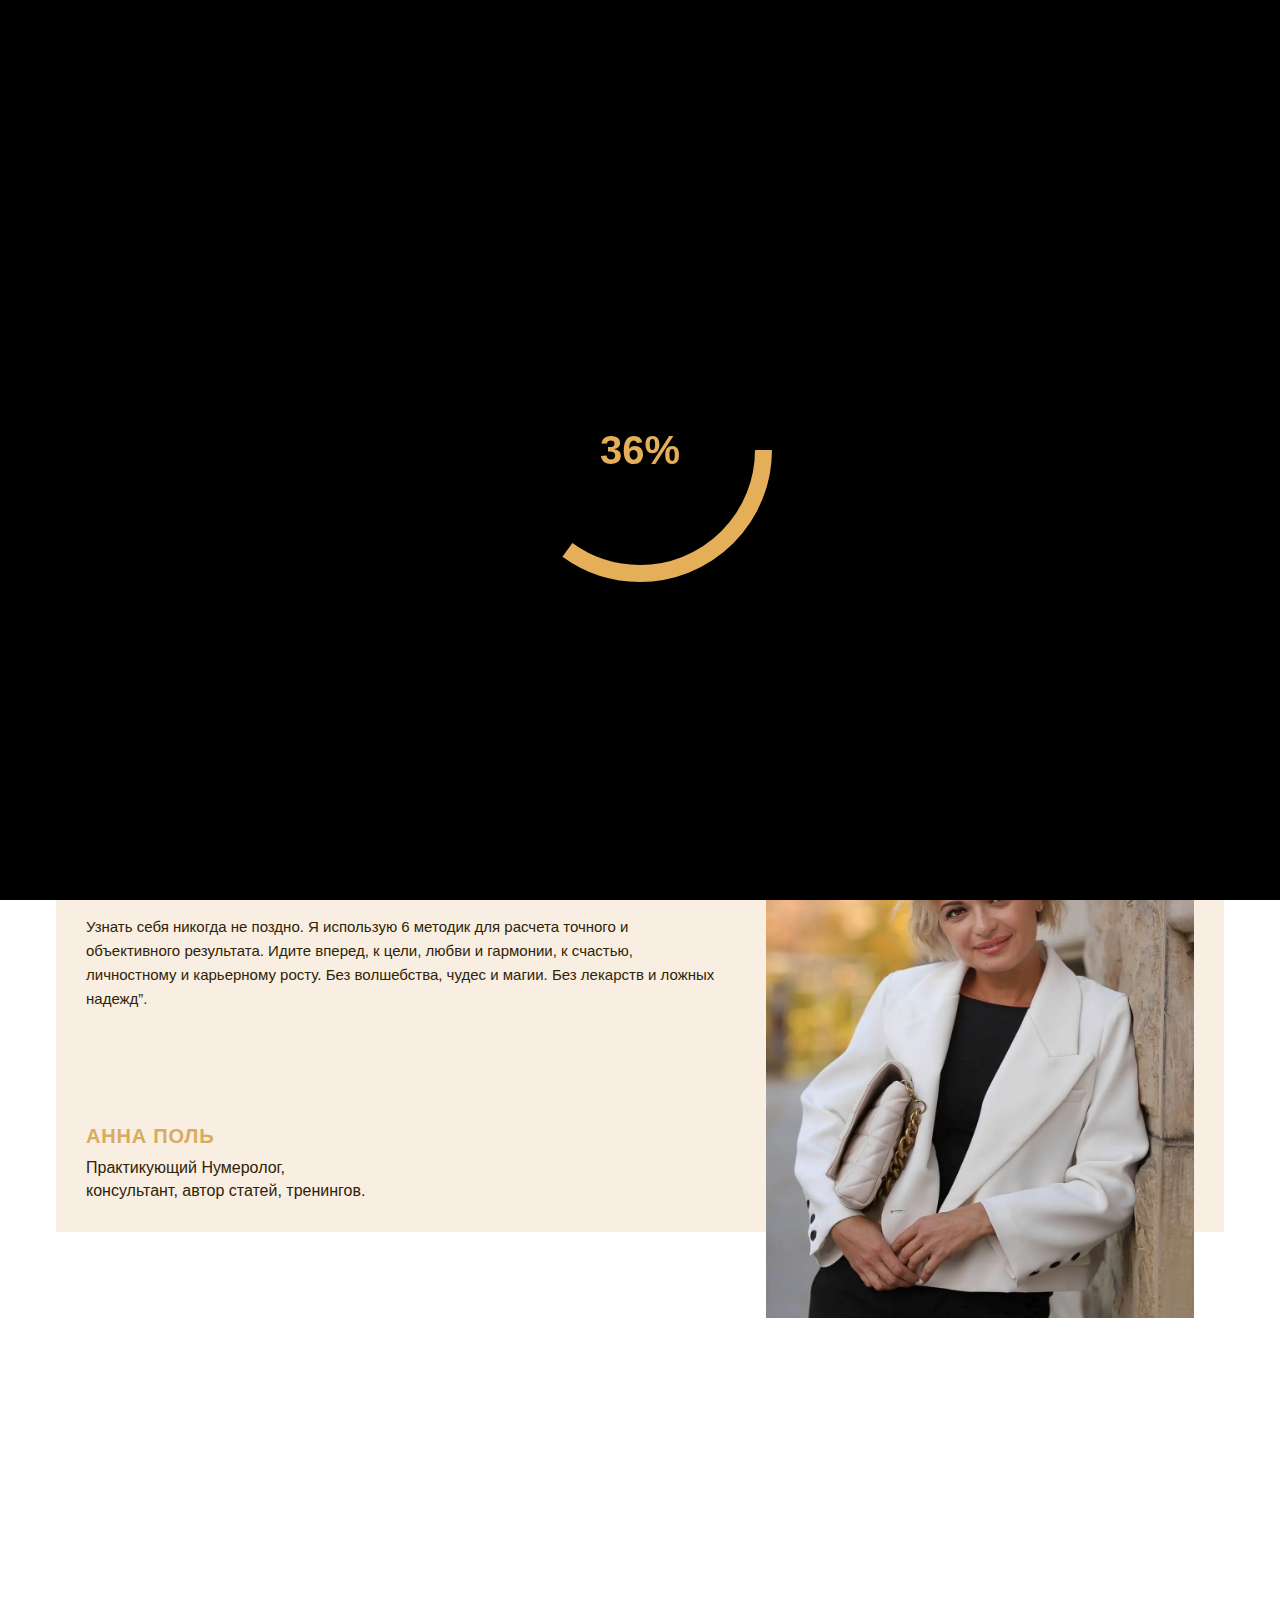
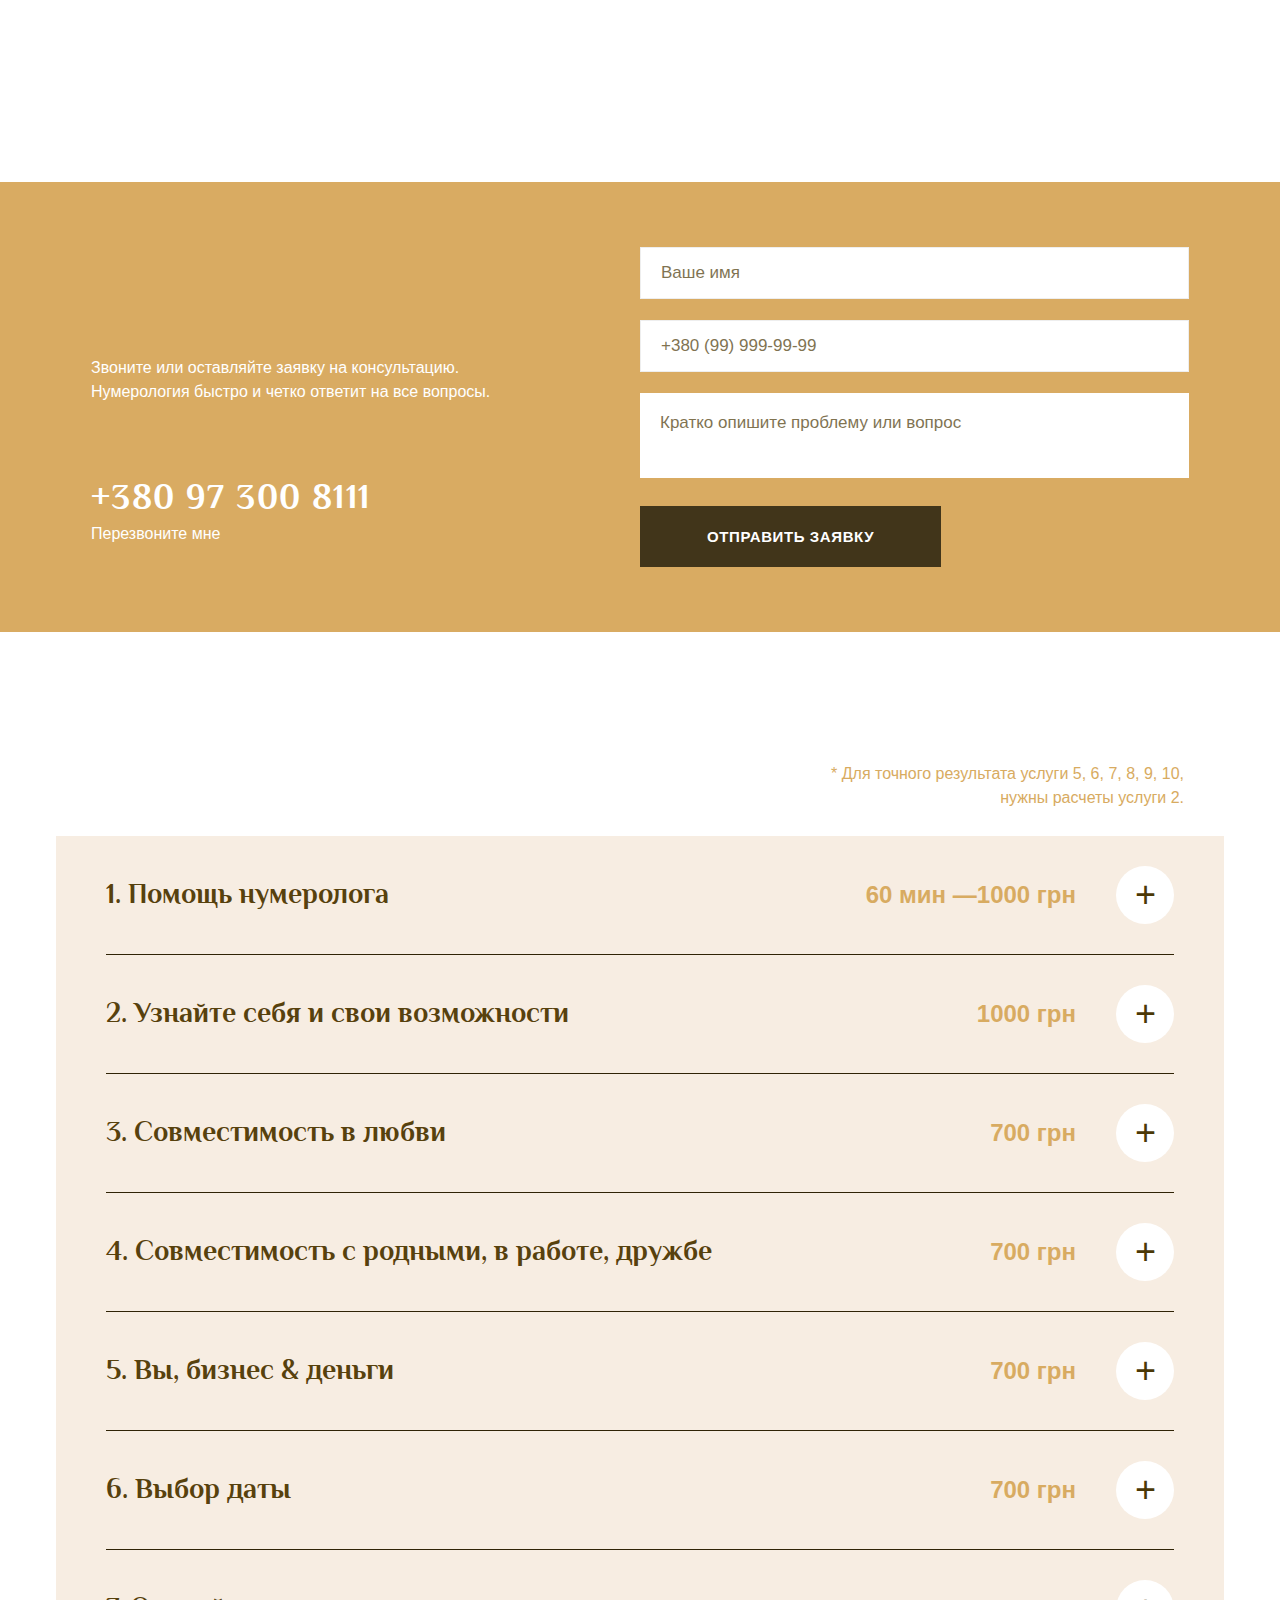
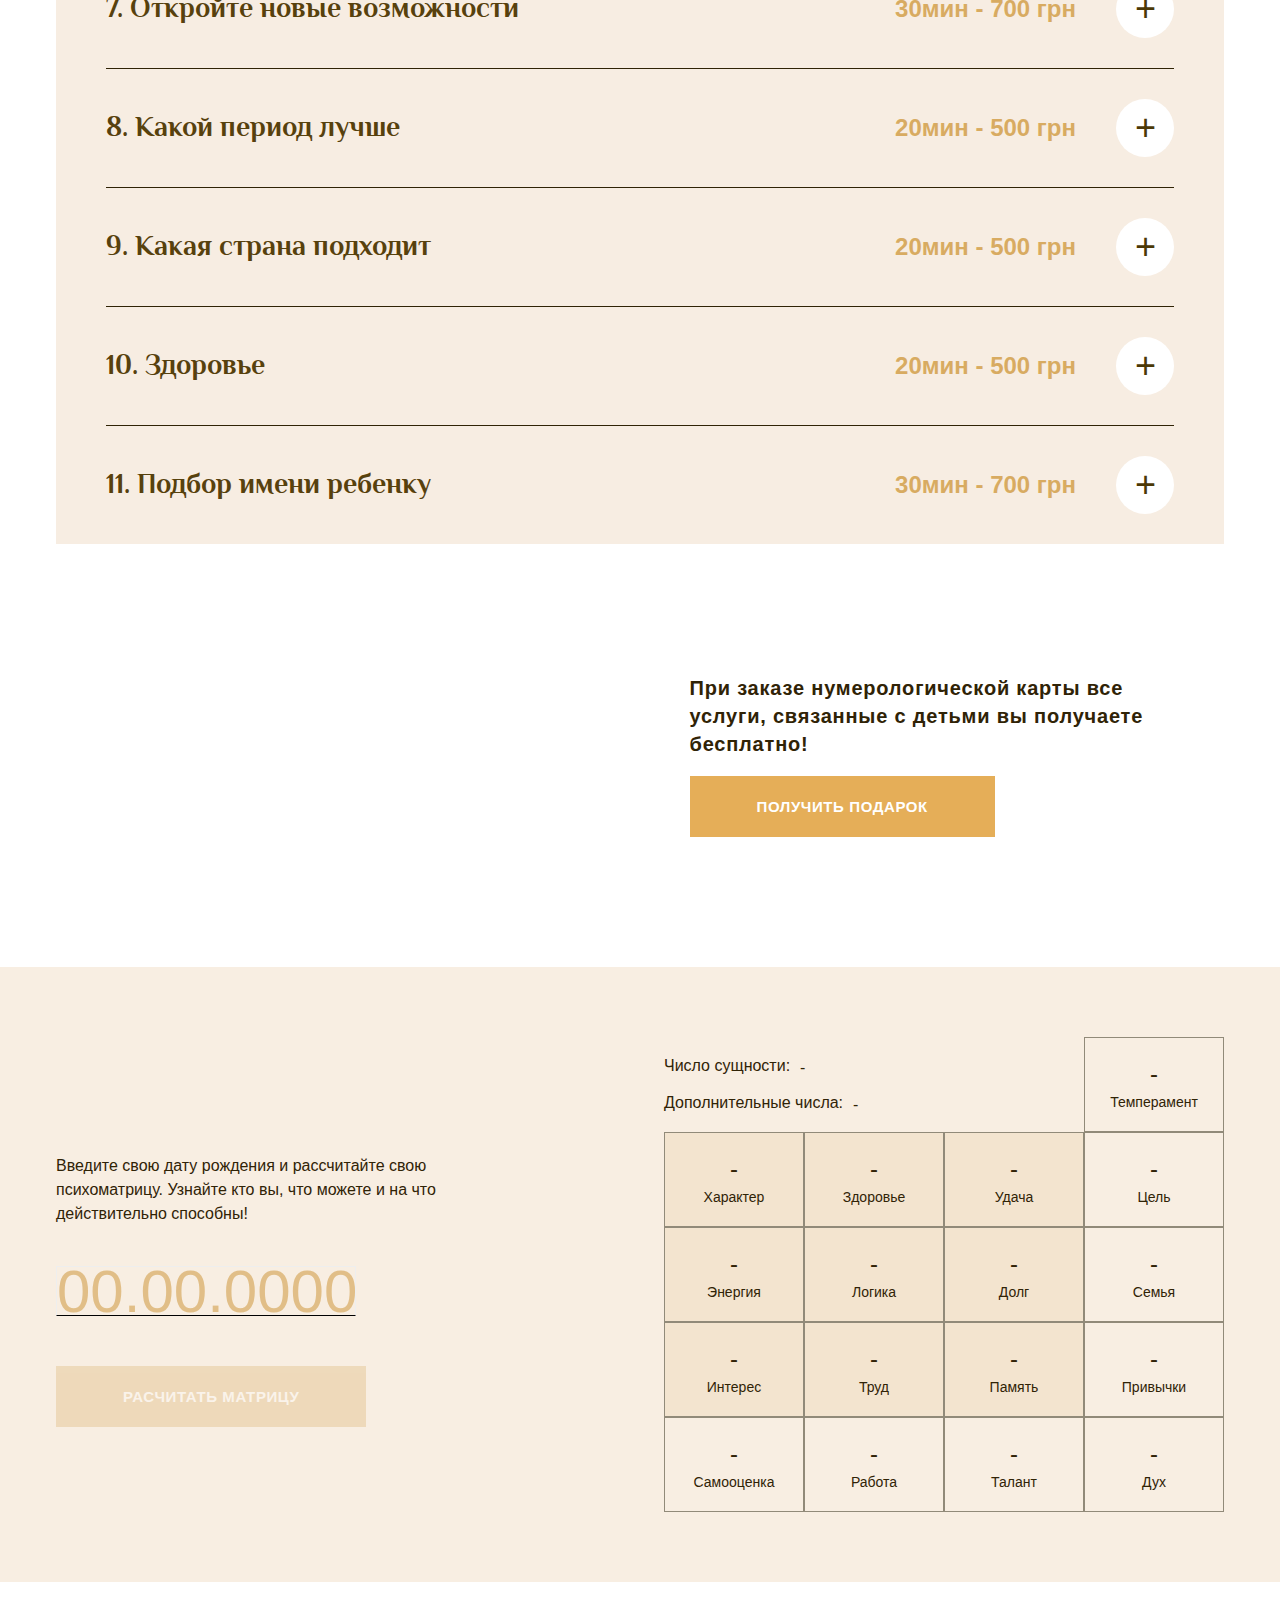
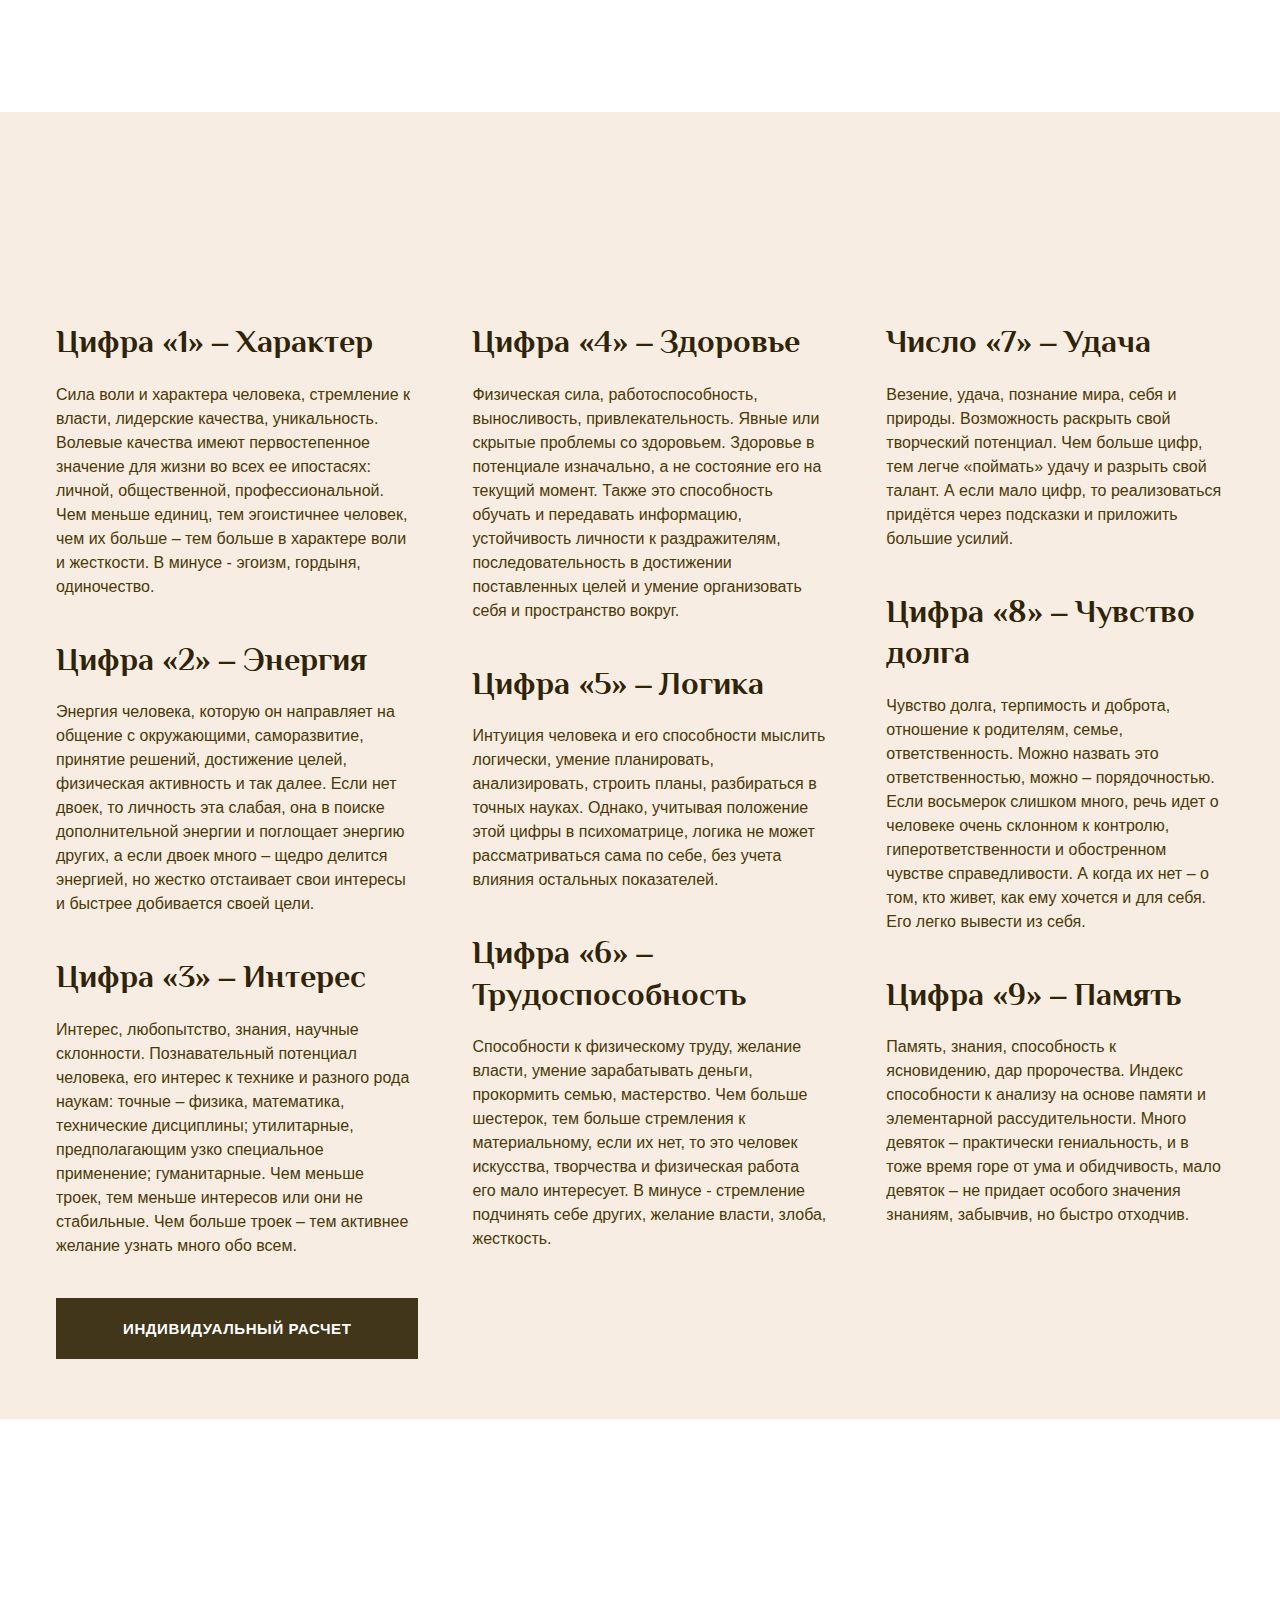
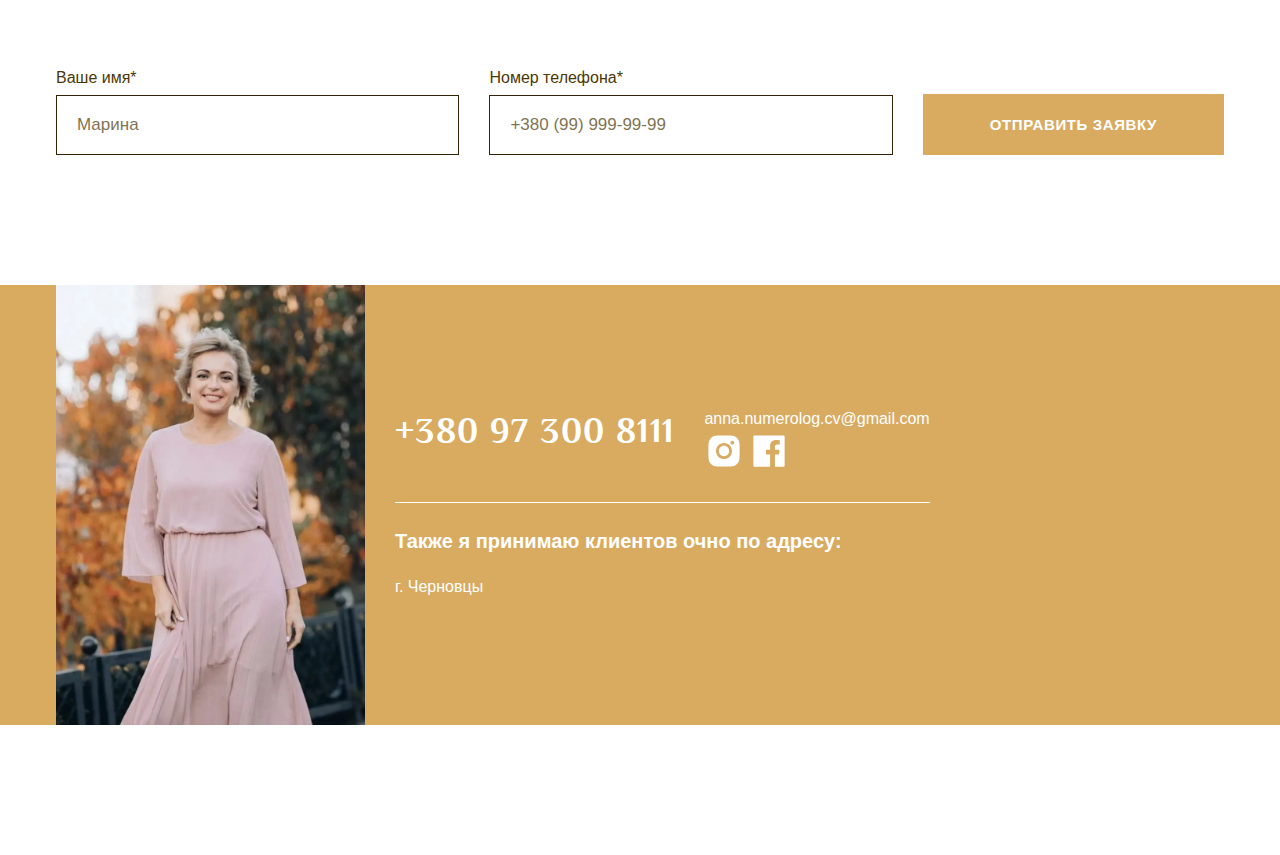
==== commit 2b0231e1: "comit" ====
--- a/index.html
+++ b/index.html
@@ -6,7 +6,7 @@
 	<meta charset="UTF-8">
 	<meta name="format-detection" content="telephone=no">
 	<!-- <style>body{opacity: 0;}</style> -->
-	<link rel="stylesheet" href="css/style.min.css?_v=20220609213755">
+	<link rel="stylesheet" href="css/style.min.css?_v=20220609214313">
 	<link rel="shortcut icon" href="favicon.ico">
 	<!-- <meta name="robots" content="noindex, nofollow"> -->
 	<meta name="viewport" content="width=device-width, initial-scale=1.0">
@@ -851,8 +851,8 @@
 			</div>
 		</div>
 	</div>
-	<script src="https://code.jquery.com/jquery-3.6.0.min.js?_v=20220609213755" integrity="sha256-/xUj+3OJU5yExlq6GSYGSHk7tPXikynS7ogEvDej/m4=" crossorigin="anonymous"></script>
-	<script src="js/app.min.js?_v=20220609213755"></script>
+	<script src="https://code.jquery.com/jquery-3.6.0.min.js?_v=20220609214313" integrity="sha256-/xUj+3OJU5yExlq6GSYGSHk7tPXikynS7ogEvDej/m4=" crossorigin="anonymous"></script>
+	<script src="js/app.min.js?_v=20220609214313"></script>
 </body>
 
 </html>--- a/css/style.min.css
+++ b/css/style.min.css
@@ -1 +1 @@
-@charset "UTF-8";@font-face{font-family:OpenSans;font-display:swap;src:url(../fonts/OpenSans-Light.woff2) format("woff2"),url(../fonts/OpenSans-Light.woff) format("woff");font-weight:300;font-style:normal}@font-face{font-family:OpenSans;font-display:swap;src:url(../fonts/OpenSans-Medium.woff2) format("woff2"),url(../fonts/OpenSans-Medium.woff) format("woff");font-weight:500;font-style:normal}@font-face{font-family:OpenSans;font-display:swap;src:url(../fonts/OpenSans-Regular.woff2) format("woff2"),url(../fonts/OpenSans-Regular.woff) format("woff");font-weight:400;font-style:normal}@font-face{font-family:OpenSans;font-display:swap;src:url(../fonts/OpenSans-SemiBold.woff2) format("woff2"),url(../fonts/OpenSans-SemiBold.woff) format("woff");font-weight:600;font-style:normal}@font-face{font-family:Philosopher;font-display:swap;src:url(../fonts/Philosopher-bold.woff2) format("woff2"),url(../fonts/Philosopher-bold.woff) format("woff");font-weight:700;font-style:normal}*{padding:0;margin:0;border:0}*,:after,:before{-webkit-box-sizing:border-box;box-sizing:border-box}body,html{height:100%;min-width:320px}body{font-family:"Open Sans",sans-serif;font-size:1rem;line-height:150%;color:#302306;font-weight:400;font-style:normal;-ms-text-size-adjust:100%;-moz-text-size-adjust:100%;-webkit-text-size-adjust:100%;-webkit-font-smoothing:antialiased;-moz-osx-font-smoothing:grayscale}button,input,textarea{font-family:"Open Sans",sans-serif;font-size:inherit}button{cursor:pointer;color:inherit;background-color:inherit}a{color:inherit}a:link,a:visited{text-decoration:none}a:hover{text-decoration:none}ul li{list-style:none}img{vertical-align:top}h1,h2,h3,h4,h5,h6{font-weight:inherit;font-size:inherit}.lock body{overflow:hidden;-ms-touch-action:none;touch-action:none}img{max-width:100%}.wrapper{min-height:100%;display:-webkit-box;display:-ms-flexbox;display:flex;-webkit-box-orient:vertical;-webkit-box-direction:normal;-ms-flex-direction:column;flex-direction:column;overflow:hidden}.wrapper>main{-webkit-box-flex:1;-ms-flex:1 1 auto;flex:1 1 auto}.wrapper>*{min-width:0}[class*=__container]{max-width:78.75rem;-webkit-box-sizing:content-box;box-sizing:content-box;margin:0 auto;padding:0 .9375rem}.form__row:not(:last-child){margin-bottom:1.3125rem}.button{display:-webkit-inline-box;display:-ms-inline-flexbox;display:inline-flex;-webkit-box-align:center;-ms-flex-align:center;align-items:center;-webkit-box-pack:center;-ms-flex-pack:center;justify-content:center;text-align:center;padding:20px 67px;font-size:15px;line-height:140%;font-weight:700;letter-spacing:.04em;text-transform:uppercase;color:#fff;background:#41351a;-webkit-transition:all .3s ease 0s;-o-transition:all .3s ease 0s;transition:all .3s ease 0s}.button._fw{width:100%}input[type=email],input[type=tel],input[type=text],textarea{-webkit-appearance:none;-moz-appearance:none;appearance:none}.input{border-radius:0!important;width:100%;display:block;padding:16px 20px;border:1px solid #eee}.input::-webkit-input-placeholder{font-size:17px;line-height:150%;color:#4b3806;font-weight:400;opacity:.7}.input::-moz-placeholder{font-size:17px;line-height:150%;color:#4b3806;font-weight:400;opacity:.7}.input:-ms-input-placeholder{font-size:17px;line-height:150%;color:#4b3806;font-weight:400;opacity:.7}.input::-ms-input-placeholder{font-size:17px;line-height:150%;color:#4b3806;font-weight:400;opacity:.7}.input::placeholder{font-size:17px;line-height:150%;color:#4b3806;font-weight:400;opacity:.7}.input._form-error{border:1px solid red}.consult__form-input,.popup__form-input{padding:20px 20px;border:1px solid #302306}textarea{width:100%;resize:none;padding:17px 20px;color:#4b3806;min-height:85px;font-weight:400}textarea::-webkit-input-placeholder{font-size:17px;line-height:150%;color:#4b3806;opacity:.7}textarea::-moz-placeholder{font-size:17px;line-height:150%;color:#4b3806;opacity:.7}textarea:-ms-input-placeholder{font-size:17px;line-height:150%;color:#4b3806;opacity:.7}textarea::-ms-input-placeholder{font-size:17px;line-height:150%;color:#4b3806;opacity:.7}textarea::placeholder{font-size:17px;line-height:150%;color:#4b3806;opacity:.7}body::after{content:"";background-color:rgba(0,0,0,.5);position:fixed;width:100%;height:100%;top:0;left:0;opacity:0;-webkit-transition:opacity .8s ease 0s;-o-transition:opacity .8s ease 0s;transition:opacity .8s ease 0s;pointer-events:none;z-index:149}.popup-show body::after{opacity:1}.popup{position:fixed;top:0;left:0;bottom:0;right:0;padding:30px 10px;-webkit-transition:visibility .8s ease 0s;-o-transition:visibility .8s ease 0s;transition:visibility .8s ease 0s;visibility:hidden;pointer-events:none}.popup_show{z-index:150;visibility:visible;overflow:auto;pointer-events:auto}.popup_show .popup__content{visibility:visible;-webkit-transform:scale(1);-ms-transform:scale(1);transform:scale(1)}.popup__wrapper{display:-webkit-box;display:-ms-flexbox;display:flex;-webkit-box-orient:vertical;-webkit-box-direction:normal;-ms-flex-direction:column;flex-direction:column;-webkit-box-align:center;-ms-flex-align:center;align-items:center;min-height:100%;-webkit-box-flex:1;-ms-flex:1 1 auto;flex:1 1 auto;width:100%;display:flex;-webkit-box-pack:center;-ms-flex-pack:center;justify-content:center;align-items:center}.popup__content{position:relative;visibility:hidden;-webkit-transform:scale(0);-ms-transform:scale(0);transform:scale(0);-webkit-transition:-webkit-transform .3s ease 0s;transition:-webkit-transform .3s ease 0s;-o-transition:transform .3s ease 0s;transition:transform .3s ease 0s;transition:transform .3s ease 0s,-webkit-transform .3s ease 0s;background-color:#fff;padding:20px;padding-top:150px;width:100%;max-width:560px}.lock .popup__content{visibility:visible}.popup__close{font-size:2.625rem;position:absolute;top:-50px;right:0;z-index:1;background-color:transparent;-webkit-transform:rotate(45deg);-ms-transform:rotate(45deg);transform:rotate(45deg);color:#fff}.popup__bg{position:absolute;top:0;left:0;width:100%;height:125px;background-size:cover;background-repeat:no-repeat;background-position:center}.popup__title{font-family:Philosopher;font-size:42px;line-height:1.2;text-align:center;color:#4b3806;margin-bottom:.625rem}.popup__text{font-size:18px;line-height:1.3;font-weight:500;color:#302306;text-align:center;margin-bottom:.9375rem}.popup__form-button{background-color:#d8ab61;border-radius:5px;width:100%}.no-webp .popup-1 .popup__bg{background-image:url(../img/popup/bg-1.png)}.no-webp .popup-2 .popup__bg{background-image:url(../img/popup/bg-2.png)}.no-webp .popup-3 .popup__bg{background-image:url(../img/popup/bg-3.png)}[class*=-ibg]{position:relative}[class*=-ibg] img{position:absolute;width:100%;height:100%;top:0;left:0;-o-object-fit:cover;object-fit:cover}[class*=-ibg_contain] img{-o-object-fit:contain;object-fit:contain}.section{position:relative}.section__title{font-family:Philosopher;font-weight:700;letter-spacing:.07em;text-transform:uppercase;color:#302306;opacity:0;-webkit-transform:translateX(-100%);-ms-transform:translateX(-100%);transform:translateX(-100%);margin-bottom:1.75rem}.list__item{display:-webkit-box;display:-ms-flexbox;display:flex;-webkit-box-align:center;-ms-flex-align:center;align-items:center;-webkit-column-break-inside:avoid;-moz-column-break-inside:avoid;break-inside:avoid;max-width:520px;opacity:0;-webkit-transform:translateX(-100%);-ms-transform:translateX(-100%);transform:translateX(-100%)}.list__item:not(:last-child){margin-bottom:1.75rem}.list__item svg{-webkit-box-flex:0;-ms-flex:0 0 22px;flex:0 0 22px}.list__item span{font-size:20px;line-height:140%;font-weight:600;letter-spacing:.04em;color:#302306;margin-left:18px}._watcher-view .list__item{opacity:1;-webkit-transform:translateX(0);-ms-transform:translateX(0);transform:translateX(0);-webkit-transition:all .7s ease 0s;-o-transition:all .7s ease 0s;transition:all .7s ease 0s}._watcher-view .list__item:first-child{-webkit-transition-delay:.3s;-o-transition-delay:.3s;transition-delay:.3s}._watcher-view .list__item:nth-child(2){-webkit-transition-delay:.4s;-o-transition-delay:.4s;transition-delay:.4s}._watcher-view .list__item:nth-child(3){-webkit-transition-delay:.5s;-o-transition-delay:.5s;transition-delay:.5s}._watcher-view .list__item:nth-child(4){-webkit-transition-delay:.6s;-o-transition-delay:.6s;transition-delay:.6s}._watcher-view .list__item:nth-child(5){-webkit-transition-delay:.7s;-o-transition-delay:.7s;transition-delay:.7s}._watcher-view .list__item:nth-child(6){-webkit-transition-delay:.8s;-o-transition-delay:.8s;transition-delay:.8s}._watcher-view .section__title{opacity:1;-webkit-transform:translateX(0);-ms-transform:translateX(0);transform:translateX(0);-webkit-transition:all .7s ease .4s;-o-transition:all .7s ease .4s;transition:all .7s ease .4s}.dws-progress-bar{position:absolute;top:50%;left:50%;-webkit-transform:translate(-50%,-50%);-ms-transform:translate(-50%,-50%);transform:translate(-50%,-50%);z-index:1000}.progress-percentage{position:absolute;top:50%;left:50%;-webkit-transform:translate(-50%,-50%);-ms-transform:translate(-50%,-50%);transform:translate(-50%,-50%);font-size:40px;font-weight:700;color:#e5ae58}#preloader{position:fixed;left:0;top:0;right:0;bottom:0;z-index:1000;background:#000}.header{position:fixed;top:0;left:0;width:100%;padding:20px 0;z-index:100}.header._header-scroll{background-color:#fff}.header__container{display:-webkit-box;display:-ms-flexbox;display:flex;-webkit-box-align:center;-ms-flex-align:center;align-items:center;-webkit-box-pack:justify;-ms-flex-pack:justify;justify-content:space-between}.menu-open .menu__body{right:0}.menu__link{font-size:15px;line-height:140%;font-weight:500;color:#1c1514;-webkit-transition:color .3s ease 0s;-o-transition:color .3s ease 0s;transition:color .3s ease 0s}.menu__link:hover{color:#d8ab61}.lang__item{position:relative;font-size:15px;line-height:140%;text-transform:uppercase;color:#1c1514;-webkit-transition:color .3s ease 0s;-o-transition:color .3s ease 0s;transition:color .3s ease 0s}.lang__item:hover{color:#d8ab61}.lang__item-active{font-weight:700}.icon-menu{display:none}.intro{position:relative;padding-top:130px;background-color:#f7ede2}.intro__body{display:-webkit-box;display:-ms-flexbox;display:flex}.intro__img{position:relative}.intro__img img{position:absolute;top:0;left:0;width:100%;height:100%;-o-object-fit:cover;object-fit:cover}.intro__content{position:relative}.intro__title{font-family:Philosopher;font-weight:700;line-height:1.05;letter-spacing:.07em;text-transform:uppercase}.intro__title span{display:block;color:#d9ab62}.intro__text{max-width:410px;line-height:1.4;font-weight:500}.intro__return{display:-webkit-box;display:-ms-flexbox;display:flex;-webkit-box-align:center;-ms-flex-align:center;align-items:center;color:#948462}.intro__return svg{margin-right:9px}.intro__help{position:absolute;width:236px;height:236px;border-radius:50%;background:#d9ab62;display:-webkit-box;display:-ms-flexbox;display:flex;-webkit-box-align:center;-ms-flex-align:center;align-items:center;-webkit-box-pack:center;-ms-flex-pack:center;justify-content:center;font-weight:700;line-height:140%;text-align:center;letter-spacing:.04em;text-transform:uppercase;color:#fff;-webkit-transition:-webkit-transform .3s ease 0s;transition:-webkit-transform .3s ease 0s;-o-transition:transform .3s ease 0s;transition:transform .3s ease 0s;transition:transform .3s ease 0s,-webkit-transform .3s ease 0s;-webkit-animation:pulse 3s linear infinite;animation:pulse 3s linear infinite}.intro__help:hover{-webkit-transform:scale(1.05);-ms-transform:scale(1.05);transform:scale(1.05)}@-webkit-keyframes pulse{0%{-webkit-transform:scale(1);transform:scale(1)}70%{-webkit-transform:scale(1.1);transform:scale(1.1)}100%{-webkit-transform:scale(1);transform:scale(1)}}@keyframes pulse{0%{-webkit-transform:scale(1);transform:scale(1)}70%{-webkit-transform:scale(1.1);transform:scale(1.1)}100%{-webkit-transform:scale(1);transform:scale(1)}}.about__body{background:#f8eee2}.about__content{position:relative;padding-top:30px}.about__desc{font-size:17px;color:#302306}.about__author h4{font-size:20px;line-height:140%;font-weight:600;letter-spacing:.04em;text-transform:uppercase;color:#d8ab61;margin-bottom:.4375rem}.about__author p{font-size:16px;line-height:140%;color:#302306}.feedback{background:#d9ab62}.feedback__content{color:#fff}.feedback__title{color:#fff;margin-bottom:1.25rem;opacity:0;-webkit-transform:translateX(-100%);-ms-transform:translateX(-100%);transform:translateX(-100%)}.feedback__phone{font-family:Philosopher,sans-serif;font-size:35px;line-height:140%;font-weight:700;letter-spacing:.04em;text-transform:uppercase}.feedback__link{display:block;-webkit-text-decoration-line:underline;text-decoration-line:underline}.services__container{max-width:81.25rem}.services__title{margin-bottom:20px;opacity:0;-webkit-transform:translateX(-100%);-ms-transform:translateX(-100%);transform:translateX(-100%)}.services__head{margin-bottom:1.625rem}.services__text{color:#d8ab61}.services__acordion{background-color:#f7ede2;padding:0 50px}.services__acordion-item:not(:last-child){border-bottom:1px solid #302306}.acordion-item__title{position:relative;width:100%;text-align:left}.acordion-item__title span{font-family:Philosopher,Arial,sans-serif;font-size:32px;line-height:1.4;font-weight:700;color:#57410d}.acordion-item__title._spoller-active .acordion-item__icon{-webkit-transform:rotate(45deg);-ms-transform:rotate(45deg);transform:rotate(45deg);background-color:#d8ab61;color:#fff}.acordion-item__icon{height:58px;width:58px;border-radius:50%;display:-webkit-box;display:-ms-flexbox;display:flex;-webkit-box-align:center;-ms-flex-align:center;align-items:center;-webkit-box-pack:center;-ms-flex-pack:center;justify-content:center;font-size:36px;font-weight:300;color:#4b3806;background-color:#fff;-webkit-transition:-webkit-transform .4s ease 0s;transition:-webkit-transform .4s ease 0s;-o-transition:transform .4s ease 0s;transition:transform .4s ease 0s;transition:transform .4s ease 0s,-webkit-transform .4s ease 0s}.acordion-item__price{font-size:24px;line-height:1.4;font-weight:700;color:#d8ab61;margin-right:40px;margin-left:auto}.acordion-item__content{display:-webkit-box;display:-ms-flexbox;display:flex;-webkit-box-orient:vertical;-webkit-box-direction:normal;-ms-flex-direction:column;flex-direction:column;-webkit-box-align:start;-ms-flex-align:start;align-items:flex-start;padding-bottom:40px}.acordion-item__button{margin-top:20px}.acordion-item__inner{display:-webkit-box;display:-ms-flexbox;display:flex;-webkit-box-pack:justify;-ms-flex-pack:justify;justify-content:space-between}.acordion-item__group:not(:last-child){margin-right:80px}.acordion-item__group h4{font-size:20px;line-height:1.55;font-weight:600;color:#4b3806;margin-bottom:1.25rem}.acordion-item__list li{position:relative;padding-left:15px;font-weight:500;color:#4b3806}.acordion-item__list li:not(:last-child){margin-bottom:.25rem}.acordion-item__list li::before{content:"";position:absolute;top:8px;left:0;width:6px;height:6px;border-radius:50%;background-color:#302306}.gift__title{margin-bottom:0;max-width:410px;opacity:0;-webkit-transform:translateX(-100%);-ms-transform:translateX(-100%);transform:translateX(-100%)}.gift__group{max-width:460px}.gift__text{font-size:20px;line-height:140%;font-weight:600;letter-spacing:.04em;color:#302306;margin-bottom:1.125rem}.gift__button{background:#e5ae58;color:#fff}.gift__button:hover{background:#41351a}.meanings{background-color:#f7ede2}.meanings__title{max-width:500px;margin-bottom:2.5rem}.meanings__body{margin-bottom:2.5rem}.meanings__item-title{font-family:Philosopher;font-size:32px;line-height:130%;font-weight:700;margin-bottom:1.25rem}.meanings__item-desc{font-size:16px;font-weight:500;color:#4b3806}.consult__form{width:100%}.consult__form-button{background:#d8ab61;color:#fff}.consult__form-button:hover{background-color:#302306}.consult__form-row,.popup__form-row{-webkit-box-flex:1;-ms-flex:1;flex:1}.consult__form-row label,.popup__form-row label{display:inline-block;font-weight:400;color:#4b3806;margin-bottom:.3125rem}.contacts{background-color:#d8ab61;margin-bottom:0}.contacts__body{display:-webkit-box;display:-ms-flexbox;display:flex;color:#fff}.contacts__img img{width:100%;height:100%;-o-object-fit:cover;object-fit:cover}.contacts__title{color:#fff}.contacts__item:not(:last-child){border-bottom:1px solid #fff}.contacts__item p{font-size:20px;line-height:1.4;font-weight:700;color:#fff;margin-bottom:1.25rem}.contacts__item-phone{font-family:Philosopher,sans-serif;font-size:35px;line-height:140%;font-weight:700;letter-spacing:.04em;text-transform:uppercase;margin-right:30px}.contacts__item-email,.contacts__item-location,.contacts__item-phone{position:relative;-webkit-transition:all .3s ease 0s;-o-transition:all .3s ease 0s;transition:all .3s ease 0s}.contacts__item-email::before,.contacts__item-location::before,.contacts__item-phone::before{content:"";position:absolute;bottom:-2px;left:0;width:0;height:1px;background-color:#302306;-webkit-transition:all .3s ease 0s;-o-transition:all .3s ease 0s;transition:all .3s ease 0s}.contacts__item-email:hover,.contacts__item-location:hover,.contacts__item-phone:hover{color:#302306}.contacts__item-email:hover::before,.contacts__item-location:hover::before,.contacts__item-phone:hover::before{width:100%}.contacts__item-location{font-weight:400}.contacts__social-link svg{width:40px;height:40px;fill:#fff}.matrix{background-color:#f8eee2;margin-bottom:0}.matrix__body{display:-webkit-box;display:-ms-flexbox;display:flex}.matrix__text{max-width:453px;font-weight:500;margin-bottom:2.5rem}.matrix__result{display:-webkit-box;display:-ms-flexbox;display:flex;-ms-flex-wrap:wrap;flex-wrap:wrap}.matrix__result-group{-webkit-box-flex:0;-ms-flex:0 0 100%;flex:0 0 100%;display:-webkit-box;display:-ms-flexbox;display:flex;-webkit-box-pack:center;-ms-flex-pack:center;justify-content:center;-webkit-box-orient:vertical;-webkit-box-direction:normal;-ms-flex-direction:column;flex-direction:column}.matrix__result-group-item{display:-webkit-box;display:-ms-flexbox;display:flex;-webkit-box-align:center;-ms-flex-align:center;align-items:center}.matrix__result-group-item:not(:last-child){margin-bottom:.625rem}.matrix__item{-webkit-box-flex:0;-ms-flex:0 1 140px;flex:0 1 140px;height:95px;display:-webkit-box;display:-ms-flexbox;display:flex;-webkit-box-orient:vertical;-webkit-box-direction:normal;-ms-flex-direction:column;flex-direction:column;-webkit-box-align:center;-ms-flex-align:center;align-items:center;-webkit-box-pack:center;-ms-flex-pack:center;justify-content:center;border:1px solid #918a79;font-size:14px;line-height:1.5;font-weight:500;color:#302306}.matrix__item span{font-size:24px}.matrix__item-add,.matrix__item-sush{margin:0 10px}.matrix__input{background-color:transparent;padding:0;height:50px;border-bottom:1px solid #000;max-width:300px;font-size:60px;line-height:1;outline:1px solid transparent;margin-bottom:3.125rem;color:#d8ab61}.matrix__input::-webkit-input-placeholder{font-size:60px;padding:0;color:#d8ab61;line-height:1}.matrix__input::-moz-placeholder{font-size:60px;padding:0;color:#d8ab61;line-height:1}.matrix__input:-ms-input-placeholder{font-size:60px;padding:0;color:#d8ab61;line-height:1}.matrix__input::-ms-input-placeholder{font-size:60px;padding:0;color:#d8ab61;line-height:1}.matrix__input::placeholder{font-size:60px;padding:0;color:#d8ab61;line-height:1}.matrix__button{background:#d8ab61}.additionnumb,.sush{font-size:1.5rem;font-weight:500}.birthday-btn{cursor:pointer;opacity:1;-webkit-transition:all .3s ease-in-out;-o-transition:all .3s ease-in-out;transition:all .3s ease-in-out}.block-btn{pointer-events:none;opacity:.3}.copymatrix{opacity:0;pointer-events:none;cursor:pointer}.copymatrix.showicon{opacity:1;pointer-events:auto}@media (min-width:47.99875em){[class*=__container]{padding:0 3.5rem}.popup__form-row:not(:last-child){margin-bottom:1.875rem!important}.section{margin-bottom:8.125rem}.list{-webkit-columns:2;-moz-columns:2;columns:2}.header__container{padding-left:16px;padding-right:16px}.menu__list{display:-webkit-box;display:-ms-flexbox;display:flex;-webkit-box-align:center;-ms-flex-align:center;align-items:center}.menu__item:not(:last-child){margin-right:30px}.menu__inst{display:none}.menu__tel{display:none}.intro__help{top:80%;right:30px}.about{margin-bottom:10.3125rem}.about__body{display:-webkit-box;display:-ms-flexbox;display:flex;-webkit-box-pack:justify;-ms-flex-pack:justify;justify-content:space-between;padding-left:56px}.about__content{padding-right:40px}.feedback{padding:50px 0}.feedback__body{display:-webkit-box;display:-ms-flexbox;display:flex}.feedback__body>*{-webkit-box-flex:0;-ms-flex:0 0 50%;flex:0 0 50%}.feedback__text{margin-bottom:4.3125rem}.gift__body{display:-webkit-box;display:-ms-flexbox;display:flex;-webkit-box-align:center;-ms-flex-align:center;align-items:center;-ms-flex-pack:distribute;justify-content:space-around;width:100%}.meanings{padding-top:80px;padding-bottom:60px}.consult__form{display:-webkit-box;display:-ms-flexbox;display:flex;-webkit-box-align:end;-ms-flex-align:end;align-items:flex-end;-webkit-box-pack:justify;-ms-flex-pack:justify;justify-content:space-between;gap:30px}.consult__form-row,.popup__form-row{margin-bottom:0!important}.contacts__img{-webkit-box-flex:0;-ms-flex:0 0 309px;flex:0 0 309px;height:440px;margin-right:30px}.contacts__content{padding-top:50px;padding-bottom:50px}.matrix__left{margin-right:40px}.matrix__result-group{-webkit-box-flex:0;-ms-flex:0 0 calc(100% - 140px);flex:0 0 calc(100% - 140px)}}@media (min-width:61.99875em){.section__title{font-size:34px;line-height:1.31}.list{margin-bottom:10.3125rem}.df{display:-webkit-box;display:-ms-flexbox;display:flex}.menu__item:not(:last-child){margin-right:40px}.lang__item:first-child{margin-right:12px}.lang__item:not(:last-child)::after{content:"";position:absolute;top:0;right:-9px;width:1px;height:100%;background-color:#1c1514}.intro__content{padding-top:60px}.intro__text{margin-bottom:1.625rem}.intro__return{font-size:15px;line-height:140%;color:#948462}.about__body{padding:30px}.about__author{position:absolute;bottom:0;left:0}.feedback{padding:65px 35px}.feedback__text{max-width:410px}.services__title{margin-bottom:0}.services__head{display:-webkit-box;display:-ms-flexbox;display:flex;-webkit-box-pack:justify;-ms-flex-pack:justify;justify-content:space-between;-webkit-box-align:end;-ms-flex-align:end;align-items:flex-end;padding:0 40px}.services__text{text-align:right}.acordion-item__title{display:-webkit-box;display:-ms-flexbox;display:flex;-webkit-box-align:center;-ms-flex-align:center;align-items:center;-webkit-box-pack:justify;-ms-flex-pack:justify;justify-content:space-between;padding:30px 0}.meanings__body{display:-webkit-box;display:-ms-flexbox;display:flex}.meanings__col:not(:last-child){margin-right:60px}.meanings__item:not(:last-child){margin-bottom:2.5rem}.contacts__item:first-child{padding-bottom:24px;margin-bottom:1.5rem}.matrix{padding:70px 0}.matrix__right{-webkit-box-flex:0;-ms-flex:0 0 560px;flex:0 0 560px}}@media (min-width:80.625em){.section{margin-bottom:10.3125rem}.section__title{font-size:48px;line-height:130%}.intro{min-height:644px;margin-bottom:12.75rem}.intro__img{-webkit-box-flex:0;-ms-flex:0 0 460px;flex:0 0 460px;width:460px;height:597px;margin-right:100px;margin-bottom:-119px}.intro__title{font-size:89px;margin-bottom:1.625rem}.intro__help{bottom:-118px;right:0}.about__body{padding:50px}.about__img{-webkit-box-flex:0;-ms-flex:0 0 513px;flex:0 0 513px;height:659px;margin-left:87px;margin-bottom:-8.375rem}.consult{margin-bottom:14.375rem}.contacts__img{-webkit-box-flex:0;-ms-flex:0 0 500px;flex:0 0 500px;height:460px;margin-right:50px;margin-top:-100px}.matrix{padding:70px}}@media (max-width:80.625em){.intro__help{font-size:12px;width:170px;height:170px;top:110%;right:0}.acordion-item__title span{font-size:1.75rem}}@media (max-width:61.99875em){.section__title{font-size:32px;line-height:1.21}.list{margin-bottom:6.5625rem}.intro{margin-bottom:5rem}.intro__body{-webkit-box-orient:vertical;-webkit-box-direction:reverse;-ms-flex-direction:column-reverse;flex-direction:column-reverse}.intro__img{height:313px;width:calc(100% + 32px);margin-left:-16px}.intro__title{font-size:48px;margin-bottom:1.125rem}.intro__text{font-size:15px;line-height:1.4;margin-bottom:1.125rem}.intro__return{font-size:14px;line-height:140%}.about__author h4{font-size:1.125rem}.services__text br{display:none}.services__acordion{padding:0 16px}.acordion-item__title{padding:20px 0;padding-right:50px}.acordion-item__title span{font-size:1.25rem}.acordion-item__icon{position:absolute;top:50%;right:0;margin-top:-20px;width:40px;height:40px;font-size:1.125rem}.acordion-item__price{font-size:1rem;margin-top:10px}.gift__text{font-size:.9375rem;font-weight:500}.meanings__item:not(:last-child){margin-bottom:1.625rem}.contacts__item{margin-bottom:1.5rem}.contacts__item-phone{font-size:1.75rem}.matrix{padding:40px 0}.matrix__body{-webkit-box-orient:vertical;-webkit-box-direction:normal;-ms-flex-direction:column;flex-direction:column}.matrix__left{margin-bottom:2.5rem}.matrix__right{max-width:560px;-webkit-box-flex:0;-ms-flex:0 0 470px;flex:0 0 470px}}@media (max-width:47.99875em){.input::-webkit-input-placeholder{font-size:15px}.input::-moz-placeholder{font-size:15px}.input:-ms-input-placeholder{font-size:15px}.input::-ms-input-placeholder{font-size:15px}.input::placeholder{font-size:15px}textarea::-webkit-input-placeholder{font-size:15px}textarea::-moz-placeholder{font-size:15px}textarea:-ms-input-placeholder{font-size:15px}textarea::-ms-input-placeholder{font-size:15px}textarea::placeholder{font-size:15px}.section{margin-bottom:6.25rem}.list__item span{font-size:17px;font-weight:500}.header{padding:10px 0}.menu__body{position:fixed;top:0;right:-150%;width:360px;height:100%;background-color:#d8ab61;padding:92px 25px 25px;-webkit-transition:all .3s ease 0s;-o-transition:all .3s ease 0s;transition:all .3s ease 0s}.menu__list{margin-bottom:100%}.menu__item:not(:last-child){margin-bottom:2.5rem}.menu__link{font-size:18px;font-weight:500;color:#fff}.menu__tel{color:#fff}.lang__item{color:#fff}.icon-menu{display:block;position:relative;width:1.875rem;height:1.125rem;cursor:pointer;z-index:5}.icon-menu span,.icon-menu::after,.icon-menu::before{content:"";-webkit-transition:all .3s ease 0s;-o-transition:all .3s ease 0s;transition:all .3s ease 0s;right:0;position:absolute;width:100%;height:.125rem;background-color:#000}.icon-menu::before{top:0}.icon-menu::after{bottom:0}.icon-menu span{top:calc(50% - .0625rem)}.menu-open .icon-menu::after,.menu-open .icon-menu::before{background-color:#fff}.menu-open .icon-menu span{width:0}.menu-open .icon-menu::before{top:calc(50% - .0625rem);-webkit-transform:rotate(-45deg);-ms-transform:rotate(-45deg);transform:rotate(-45deg)}.menu-open .icon-menu::after{bottom:calc(50% - .0625rem);-webkit-transform:rotate(45deg);-ms-transform:rotate(45deg);transform:rotate(45deg)}.intro__content{margin-bottom:10rem}.about{margin-bottom:18.75rem}.about__body{padding:16px;width:calc(100% + 32px);margin-left:-16px}.about__img{width:250px;height:310px;margin-bottom:-250px;margin-left:auto}.about__desc{margin-bottom:1.75rem}.about__author{margin-bottom:1.5625rem}.feedback{padding-top:40px;padding-bottom:140px}.feedback__text{margin-bottom:1.875rem}.feedback__phone{font-size:1.75rem;position:absolute;bottom:50px;left:16px}.feedback__link{position:absolute;bottom:30px;left:16px}.gift__title{margin-bottom:1.25rem}.meanings{padding-top:40px;padding-bottom:40px}.meanings__title{font-size:1.875rem}.meanings__item-title{font-size:1.75rem}.consult__title{font-size:1.75rem}.consult__form-button{width:100%}.contacts{padding-top:50px}.contacts__body{-webkit-box-orient:vertical;-webkit-box-direction:reverse;-ms-flex-direction:column-reverse;flex-direction:column-reverse;max-width:414px;margin-left:auto;margin-right:auto}.contacts__img{width:calc(100% + 32px);margin-left:-16px;height:207px}.matrix__result-group{margin-bottom:1.25rem}.matrix__item{-webkit-box-flex:0;-ms-flex:0 1 110px;flex:0 1 110px;height:80px}}@media (max-width:29.99875em){.menu__body{width:100%}.acordion-item__button{padding-top:15px;padding-bottom:15px;width:100%}.gift__button{width:100%}.meanings__button{padding:20px 35px;width:100%}}@media (min-width:47.99875em) and (max-width:61.99875em){.lang{display:-webkit-box;display:-ms-flexbox;display:flex;-webkit-box-orient:vertical;-webkit-box-direction:normal;-ms-flex-direction:column;flex-direction:column;-webkit-box-align:center;-ms-flex-align:center;align-items:center}.lang__item:first-child{margin-bottom:4px}.lang__item:not(:last-child)::after{content:"";position:absolute;left:0;bottom:-2px;width:100%;height:1px;background-color:#1c1514}.intro__img{width:calc(100% + 112px);margin-left:-56px}.intro__content{margin-bottom:2.5rem}.about__container{padding:0}.about__img{-webkit-box-flex:0;-ms-flex:0 0 364px;flex:0 0 364px;width:364px;height:478px;margin-right:-70px;margin-bottom:-60px}.gift__title{font-size:2rem;-webkit-box-flex:0;-ms-flex:0 0 330px;flex:0 0 330px}.consult__form-button{padding:20px 30px}}@media (min-width:61.99875em) and (max-width:80.625em){.intro{min-height:534px;margin-bottom:12.75rem}.intro__img{-webkit-box-flex:0;-ms-flex:0 0 398px;flex:0 0 398px;width:398px;height:492px;margin-right:40px;margin-bottom:-119px}.intro__title{font-size:70px;letter-spacing:4.4px;margin-bottom:1.625rem}.about__img{-webkit-box-flex:0;-ms-flex:0 0 428px;flex:0 0 428px;width:428px;height:514px;margin-bottom:-80px}}@media (min-width:47.99875em) and (max-width:80.625em){.about__desc{font-size:15px;margin-bottom:1.75rem}}@media (any-hover:hover){.button:hover{-webkit-transform:scale(1.05);-ms-transform:scale(1.05);transform:scale(1.05)}}.webp .popup-1 .popup__bg{background-image:url(../img/popup/bg-1.webp)}.webp .popup-2 .popup__bg{background-image:url(../img/popup/bg-2.webp)}.webp .popup-3 .popup__bg{background-image:url(../img/popup/bg-3.webp)}+@charset "UTF-8";@font-face{font-family:OpenSans;font-display:swap;src:url(../fonts/OpenSans-Light.woff2) format("woff2"),url(../fonts/OpenSans-Light.woff) format("woff");font-weight:300;font-style:normal}@font-face{font-family:OpenSans;font-display:swap;src:url(../fonts/OpenSans-Medium.woff2) format("woff2"),url(../fonts/OpenSans-Medium.woff) format("woff");font-weight:500;font-style:normal}@font-face{font-family:OpenSans;font-display:swap;src:url(../fonts/OpenSans-Regular.woff2) format("woff2"),url(../fonts/OpenSans-Regular.woff) format("woff");font-weight:400;font-style:normal}@font-face{font-family:OpenSans;font-display:swap;src:url(../fonts/OpenSans-SemiBold.woff2) format("woff2"),url(../fonts/OpenSans-SemiBold.woff) format("woff");font-weight:600;font-style:normal}@font-face{font-family:Philosopher;font-display:swap;src:url(../fonts/Philosopher-bold.woff2) format("woff2"),url(../fonts/Philosopher-bold.woff) format("woff");font-weight:700;font-style:normal}*{padding:0;margin:0;border:0}*,:after,:before{-webkit-box-sizing:border-box;box-sizing:border-box}body,html{height:100%;min-width:320px}body{font-family:"Open Sans",sans-serif;font-size:1rem;line-height:150%;color:#302306;font-weight:400;font-style:normal;-ms-text-size-adjust:100%;-moz-text-size-adjust:100%;-webkit-text-size-adjust:100%;-webkit-font-smoothing:antialiased;-moz-osx-font-smoothing:grayscale}button,input,textarea{font-family:"Open Sans",sans-serif;font-size:inherit}button{cursor:pointer;color:inherit;background-color:inherit}a{color:inherit}a:link,a:visited{text-decoration:none}a:hover{text-decoration:none}ul li{list-style:none}img{vertical-align:top}h1,h2,h3,h4,h5,h6{font-weight:inherit;font-size:inherit}.lock body{overflow:hidden;-ms-touch-action:none;touch-action:none}img{max-width:100%}.wrapper{min-height:100%;display:-webkit-box;display:-ms-flexbox;display:flex;-webkit-box-orient:vertical;-webkit-box-direction:normal;-ms-flex-direction:column;flex-direction:column;overflow:hidden}.wrapper>main{-webkit-box-flex:1;-ms-flex:1 1 auto;flex:1 1 auto}.wrapper>*{min-width:0}[class*=__container]{max-width:78.75rem;-webkit-box-sizing:content-box;box-sizing:content-box;margin:0 auto;padding:0 .9375rem}.form__row:not(:last-child){margin-bottom:1.3125rem}.button{display:-webkit-inline-box;display:-ms-inline-flexbox;display:inline-flex;-webkit-box-align:center;-ms-flex-align:center;align-items:center;-webkit-box-pack:center;-ms-flex-pack:center;justify-content:center;text-align:center;padding:20px 67px;font-size:15px;line-height:140%;font-weight:700;letter-spacing:.04em;text-transform:uppercase;color:#fff;background:#41351a;-webkit-transition:all .3s ease 0s;-o-transition:all .3s ease 0s;transition:all .3s ease 0s}.button._fw{width:100%}input[type=email],input[type=tel],input[type=text],textarea{-webkit-appearance:none;-moz-appearance:none;appearance:none}.input{border-radius:0!important;width:100%;display:block;padding:16px 20px;border:1px solid #eee}.input::-webkit-input-placeholder{font-size:17px;line-height:150%;color:#4b3806;font-weight:400;opacity:.7}.input::-moz-placeholder{font-size:17px;line-height:150%;color:#4b3806;font-weight:400;opacity:.7}.input:-ms-input-placeholder{font-size:17px;line-height:150%;color:#4b3806;font-weight:400;opacity:.7}.input::-ms-input-placeholder{font-size:17px;line-height:150%;color:#4b3806;font-weight:400;opacity:.7}.input::placeholder{font-size:17px;line-height:150%;color:#4b3806;font-weight:400;opacity:.7}.input._form-error{border:1px solid red}.consult__form-input,.popup__form-input{padding:20px 20px;border:1px solid #302306}textarea{width:100%;resize:none;padding:17px 20px;color:#4b3806;min-height:85px;font-weight:400}textarea::-webkit-input-placeholder{font-size:17px;line-height:150%;color:#4b3806;opacity:.7}textarea::-moz-placeholder{font-size:17px;line-height:150%;color:#4b3806;opacity:.7}textarea:-ms-input-placeholder{font-size:17px;line-height:150%;color:#4b3806;opacity:.7}textarea::-ms-input-placeholder{font-size:17px;line-height:150%;color:#4b3806;opacity:.7}textarea::placeholder{font-size:17px;line-height:150%;color:#4b3806;opacity:.7}body::after{content:"";background-color:rgba(0,0,0,.5);position:fixed;width:100%;height:100%;top:0;left:0;opacity:0;-webkit-transition:opacity .8s ease 0s;-o-transition:opacity .8s ease 0s;transition:opacity .8s ease 0s;pointer-events:none;z-index:149}.popup-show body::after{opacity:1}.popup{position:fixed;top:0;left:0;bottom:0;right:0;padding:30px 10px;-webkit-transition:visibility .8s ease 0s;-o-transition:visibility .8s ease 0s;transition:visibility .8s ease 0s;visibility:hidden;pointer-events:none}.popup_show{z-index:150;visibility:visible;overflow:auto;pointer-events:auto}.popup_show .popup__content{visibility:visible;-webkit-transform:scale(1);-ms-transform:scale(1);transform:scale(1)}.popup__wrapper{display:-webkit-box;display:-ms-flexbox;display:flex;-webkit-box-orient:vertical;-webkit-box-direction:normal;-ms-flex-direction:column;flex-direction:column;-webkit-box-align:center;-ms-flex-align:center;align-items:center;min-height:100%;-webkit-box-flex:1;-ms-flex:1 1 auto;flex:1 1 auto;width:100%;display:flex;-webkit-box-pack:center;-ms-flex-pack:center;justify-content:center;align-items:center}.popup__content{position:relative;visibility:hidden;-webkit-transform:scale(0);-ms-transform:scale(0);transform:scale(0);-webkit-transition:-webkit-transform .3s ease 0s;transition:-webkit-transform .3s ease 0s;-o-transition:transform .3s ease 0s;transition:transform .3s ease 0s;transition:transform .3s ease 0s,-webkit-transform .3s ease 0s;background-color:#fff;padding:20px;padding-top:150px;width:100%;max-width:560px}.lock .popup__content{visibility:visible}.popup__close{font-size:2.625rem;position:absolute;top:-50px;right:0;z-index:1;background-color:transparent;-webkit-transform:rotate(45deg);-ms-transform:rotate(45deg);transform:rotate(45deg);color:#fff}.popup__bg{position:absolute;top:0;left:0;width:100%;height:125px;background-size:cover;background-repeat:no-repeat;background-position:center}.popup__title{font-family:Philosopher;font-size:42px;line-height:1.2;text-align:center;color:#4b3806;margin-bottom:.625rem}.popup__text{font-size:18px;line-height:1.3;font-weight:500;color:#302306;text-align:center;margin-bottom:.9375rem}.popup__form-button{background-color:#d8ab61;border-radius:5px;width:100%}.no-webp .popup-1 .popup__bg{background-image:url(../img/popup/bg-1.png)}.no-webp .popup-2 .popup__bg{background-image:url(../img/popup/bg-2.png)}.no-webp .popup-3 .popup__bg{background-image:url(../img/popup/bg-3.png)}[class*=-ibg]{position:relative}[class*=-ibg] img{position:absolute;width:100%;height:100%;top:0;left:0;-o-object-fit:cover;object-fit:cover}[class*=-ibg_contain] img{-o-object-fit:contain;object-fit:contain}.section{position:relative}.section__title{font-family:Philosopher;font-weight:700;letter-spacing:.07em;text-transform:uppercase;color:#302306;opacity:0;-webkit-transform:translateX(-100%);-ms-transform:translateX(-100%);transform:translateX(-100%);margin-bottom:1.75rem}.list__item{display:-webkit-box;display:-ms-flexbox;display:flex;-webkit-box-align:center;-ms-flex-align:center;align-items:center;-webkit-column-break-inside:avoid;-moz-column-break-inside:avoid;break-inside:avoid;max-width:520px;opacity:0;-webkit-transform:translateX(-100%);-ms-transform:translateX(-100%);transform:translateX(-100%)}.list__item:not(:last-child){margin-bottom:1.75rem}.list__item svg{-webkit-box-flex:0;-ms-flex:0 0 22px;flex:0 0 22px}.list__item span{font-size:20px;line-height:140%;font-weight:600;letter-spacing:.04em;color:#302306;margin-left:18px}._watcher-view .list__item{opacity:1;-webkit-transform:translateX(0);-ms-transform:translateX(0);transform:translateX(0);-webkit-transition:all .7s ease 0s;-o-transition:all .7s ease 0s;transition:all .7s ease 0s}._watcher-view .list__item:first-child{-webkit-transition-delay:.3s;-o-transition-delay:.3s;transition-delay:.3s}._watcher-view .list__item:nth-child(2){-webkit-transition-delay:.4s;-o-transition-delay:.4s;transition-delay:.4s}._watcher-view .list__item:nth-child(3){-webkit-transition-delay:.5s;-o-transition-delay:.5s;transition-delay:.5s}._watcher-view .list__item:nth-child(4){-webkit-transition-delay:.6s;-o-transition-delay:.6s;transition-delay:.6s}._watcher-view .list__item:nth-child(5){-webkit-transition-delay:.7s;-o-transition-delay:.7s;transition-delay:.7s}._watcher-view .list__item:nth-child(6){-webkit-transition-delay:.8s;-o-transition-delay:.8s;transition-delay:.8s}._watcher-view .section__title{opacity:1;-webkit-transform:translateX(0);-ms-transform:translateX(0);transform:translateX(0);-webkit-transition:all .7s ease .4s;-o-transition:all .7s ease .4s;transition:all .7s ease .4s}.dws-progress-bar{position:absolute;top:50%;left:50%;-webkit-transform:translate(-50%,-50%);-ms-transform:translate(-50%,-50%);transform:translate(-50%,-50%);z-index:1000}.progress-percentage{position:absolute;top:50%;left:50%;-webkit-transform:translate(-50%,-50%);-ms-transform:translate(-50%,-50%);transform:translate(-50%,-50%);font-size:40px;font-weight:700;color:#e5ae58}#preloader{position:fixed;left:0;top:0;right:0;bottom:0;z-index:1000;background:#000}.header{position:fixed;top:0;left:0;width:100%;padding:20px 0;z-index:100}.header._header-scroll{background-color:#fff}.header__container{display:-webkit-box;display:-ms-flexbox;display:flex;-webkit-box-align:center;-ms-flex-align:center;align-items:center;-webkit-box-pack:justify;-ms-flex-pack:justify;justify-content:space-between}.menu-open .menu__body{right:0}.menu__link{font-size:15px;line-height:140%;font-weight:500;color:#1c1514;-webkit-transition:color .3s ease 0s;-o-transition:color .3s ease 0s;transition:color .3s ease 0s}.menu__link:hover{color:#d8ab61}.lang__item{position:relative;font-size:15px;line-height:140%;text-transform:uppercase;color:#1c1514;-webkit-transition:color .3s ease 0s;-o-transition:color .3s ease 0s;transition:color .3s ease 0s}.lang__item:hover{color:#d8ab61}.lang__item-active{font-weight:700}.icon-menu{display:none}.intro{position:relative;padding-top:130px;background-color:#f7ede2}.intro__body{display:-webkit-box;display:-ms-flexbox;display:flex}.intro__img{position:relative}.intro__img img{position:absolute;top:0;left:0;width:100%;height:100%;-o-object-fit:cover;object-fit:cover}.intro__content{position:relative}.intro__title{font-family:Philosopher;font-weight:700;line-height:1.05;letter-spacing:.07em;text-transform:uppercase}.intro__title span{display:block;color:#d9ab62}.intro__text{max-width:410px;line-height:1.4;font-weight:500}.intro__return{display:-webkit-box;display:-ms-flexbox;display:flex;-webkit-box-align:center;-ms-flex-align:center;align-items:center;color:#948462}.intro__return svg{margin-right:9px}.intro__help{position:absolute;width:236px;height:236px;border-radius:50%;background:#d9ab62;display:-webkit-box;display:-ms-flexbox;display:flex;-webkit-box-align:center;-ms-flex-align:center;align-items:center;-webkit-box-pack:center;-ms-flex-pack:center;justify-content:center;font-weight:700;line-height:140%;text-align:center;letter-spacing:.04em;text-transform:uppercase;color:#fff;-webkit-transition:-webkit-transform .3s ease 0s;transition:-webkit-transform .3s ease 0s;-o-transition:transform .3s ease 0s;transition:transform .3s ease 0s;transition:transform .3s ease 0s,-webkit-transform .3s ease 0s;-webkit-animation:pulse 3s linear infinite;animation:pulse 3s linear infinite}.intro__help:hover{-webkit-transform:scale(1.05);-ms-transform:scale(1.05);transform:scale(1.05)}@-webkit-keyframes pulse{0%{-webkit-transform:scale(1);transform:scale(1)}70%{-webkit-transform:scale(1.1);transform:scale(1.1)}100%{-webkit-transform:scale(1);transform:scale(1)}}@keyframes pulse{0%{-webkit-transform:scale(1);transform:scale(1)}70%{-webkit-transform:scale(1.1);transform:scale(1.1)}100%{-webkit-transform:scale(1);transform:scale(1)}}.about__body{background:#f8eee2}.about__content{position:relative;padding-top:30px}.about__desc{font-size:17px;color:#302306}.about__author h4{font-size:20px;line-height:140%;font-weight:600;letter-spacing:.04em;text-transform:uppercase;color:#d8ab61;margin-bottom:.4375rem}.about__author p{font-size:16px;line-height:140%;color:#302306}.feedback{background:#d9ab62}.feedback__content{color:#fff}.feedback__title{color:#fff;margin-bottom:1.25rem;opacity:0;-webkit-transform:translateX(-100%);-ms-transform:translateX(-100%);transform:translateX(-100%)}.feedback__phone{font-family:Philosopher,sans-serif;font-size:35px;line-height:140%;font-weight:700;letter-spacing:.04em;text-transform:uppercase}.feedback__link{display:block;-webkit-text-decoration-line:underline;text-decoration-line:underline}.services__container{max-width:81.25rem}.services__title{margin-bottom:20px;opacity:0;-webkit-transform:translateX(-100%);-ms-transform:translateX(-100%);transform:translateX(-100%)}.services__head{margin-bottom:1.625rem}.services__text{color:#d8ab61}.services__acordion{background-color:#f7ede2;padding:0 50px}.services__acordion-item:not(:last-child){border-bottom:1px solid #302306}.acordion-item__title{position:relative;width:100%;text-align:left}.acordion-item__title span{font-family:Philosopher,Arial,sans-serif;font-size:32px;line-height:1.4;font-weight:700;color:#57410d}.acordion-item__title._spoller-active .acordion-item__icon{-webkit-transform:rotate(45deg);-ms-transform:rotate(45deg);transform:rotate(45deg);background-color:#d8ab61;color:#fff}.acordion-item__icon{height:58px;width:58px;border-radius:50%;display:-webkit-box;display:-ms-flexbox;display:flex;-webkit-box-align:center;-ms-flex-align:center;align-items:center;-webkit-box-pack:center;-ms-flex-pack:center;justify-content:center;font-size:36px;font-weight:300;color:#4b3806;background-color:#fff;-webkit-transition:-webkit-transform .4s ease 0s;transition:-webkit-transform .4s ease 0s;-o-transition:transform .4s ease 0s;transition:transform .4s ease 0s;transition:transform .4s ease 0s,-webkit-transform .4s ease 0s}.acordion-item__price{font-size:24px;line-height:1.4;font-weight:700;color:#d8ab61;margin-right:40px;margin-left:auto}.acordion-item__content{display:-webkit-box;display:-ms-flexbox;display:flex;-webkit-box-orient:vertical;-webkit-box-direction:normal;-ms-flex-direction:column;flex-direction:column;-webkit-box-align:start;-ms-flex-align:start;align-items:flex-start;padding-bottom:40px}.acordion-item__button{margin-top:20px}.acordion-item__inner{display:-webkit-box;display:-ms-flexbox;display:flex;-webkit-box-pack:justify;-ms-flex-pack:justify;justify-content:space-between}.acordion-item__group:not(:last-child){margin-right:80px}.acordion-item__group h4{font-size:20px;line-height:1.55;font-weight:600;color:#4b3806;margin-bottom:1.25rem}.acordion-item__list li{position:relative;padding-left:15px;font-weight:500;color:#4b3806}.acordion-item__list li:not(:last-child){margin-bottom:.25rem}.acordion-item__list li::before{content:"";position:absolute;top:8px;left:0;width:6px;height:6px;border-radius:50%;background-color:#302306}.gift__title{margin-bottom:0;max-width:410px;opacity:0;-webkit-transform:translateX(-100%);-ms-transform:translateX(-100%);transform:translateX(-100%)}.gift__group{max-width:460px}.gift__text{font-size:20px;line-height:140%;font-weight:600;letter-spacing:.04em;color:#302306;margin-bottom:1.125rem}.gift__button{background:#e5ae58;color:#fff}.gift__button:hover{background:#41351a}.meanings{background-color:#f7ede2}.meanings__title{max-width:500px;margin-bottom:2.5rem}.meanings__body{margin-bottom:2.5rem}.meanings__item-title{font-family:Philosopher;font-size:32px;line-height:130%;font-weight:700;margin-bottom:1.25rem}.meanings__item-desc{font-size:16px;font-weight:500;color:#4b3806}.consult__form{width:100%}.consult__form-button{background:#d8ab61;color:#fff}.consult__form-button:hover{background-color:#302306}.consult__form-row,.popup__form-row{-webkit-box-flex:1;-ms-flex:1;flex:1}.consult__form-row label,.popup__form-row label{display:inline-block;font-weight:400;color:#4b3806;margin-bottom:.3125rem}.contacts{background-color:#d8ab61;margin-bottom:0}.contacts__body{display:-webkit-box;display:-ms-flexbox;display:flex;color:#fff}.contacts__img img{width:100%;height:100%;-o-object-fit:cover;object-fit:cover}.contacts__title{color:#fff}.contacts__item:not(:last-child){border-bottom:1px solid #fff}.contacts__item p{font-size:20px;line-height:1.4;font-weight:700;color:#fff;margin-bottom:1.25rem}.contacts__item-phone{font-family:Philosopher,sans-serif;font-size:35px;line-height:140%;font-weight:700;letter-spacing:.04em;text-transform:uppercase;margin-right:30px}.contacts__item-email,.contacts__item-location,.contacts__item-phone{position:relative;-webkit-transition:all .3s ease 0s;-o-transition:all .3s ease 0s;transition:all .3s ease 0s}.contacts__item-email::before,.contacts__item-location::before,.contacts__item-phone::before{content:"";position:absolute;bottom:-2px;left:0;width:0;height:1px;background-color:#302306;-webkit-transition:all .3s ease 0s;-o-transition:all .3s ease 0s;transition:all .3s ease 0s}.contacts__item-email:hover,.contacts__item-location:hover,.contacts__item-phone:hover{color:#302306}.contacts__item-email:hover::before,.contacts__item-location:hover::before,.contacts__item-phone:hover::before{width:100%}.contacts__item-location{font-weight:400}.contacts__social-link svg{width:40px;height:40px;fill:#fff}.matrix{background-color:#f8eee2;margin-bottom:0}.matrix__body{display:-webkit-box;display:-ms-flexbox;display:flex}.matrix__text{max-width:453px;font-weight:500;margin-bottom:2.5rem}.matrix__result{display:-webkit-box;display:-ms-flexbox;display:flex;-ms-flex-wrap:wrap;flex-wrap:wrap}.matrix__result-group{-webkit-box-flex:0;-ms-flex:0 0 100%;flex:0 0 100%;display:-webkit-box;display:-ms-flexbox;display:flex;-webkit-box-pack:center;-ms-flex-pack:center;justify-content:center;-webkit-box-orient:vertical;-webkit-box-direction:normal;-ms-flex-direction:column;flex-direction:column}.matrix__result-group-item{display:-webkit-box;display:-ms-flexbox;display:flex;-webkit-box-align:center;-ms-flex-align:center;align-items:center}.matrix__result-group-item:not(:last-child){margin-bottom:.625rem}.matrix__item{-webkit-box-flex:0;-ms-flex:0 1 140px;flex:0 1 140px;height:95px;display:-webkit-box;display:-ms-flexbox;display:flex;-webkit-box-orient:vertical;-webkit-box-direction:normal;-ms-flex-direction:column;flex-direction:column;-webkit-box-align:center;-ms-flex-align:center;align-items:center;-webkit-box-pack:center;-ms-flex-pack:center;justify-content:center;border:1px solid #918a79;font-size:14px;line-height:1.5;font-weight:500;color:#302306}.matrix__item span{font-size:24px}.matrix__item-add,.matrix__item-sush{margin:0 10px}.matrix__input{background-color:transparent;padding:0;height:50px;border-bottom:1px solid #000;max-width:300px;font-size:60px;line-height:1;outline:1px solid transparent;margin-bottom:3.125rem;color:#d8ab61}.matrix__input::-webkit-input-placeholder{font-size:60px;padding:0;color:#d8ab61;line-height:1}.matrix__input::-moz-placeholder{font-size:60px;padding:0;color:#d8ab61;line-height:1}.matrix__input:-ms-input-placeholder{font-size:60px;padding:0;color:#d8ab61;line-height:1}.matrix__input::-ms-input-placeholder{font-size:60px;padding:0;color:#d8ab61;line-height:1}.matrix__input::placeholder{font-size:60px;padding:0;color:#d8ab61;line-height:1}.matrix__button{background:#d8ab61}.additionnumb,.sush{font-size:1.5rem;font-weight:500}.birthday-btn{cursor:pointer;opacity:1;-webkit-transition:all .3s ease-in-out;-o-transition:all .3s ease-in-out;transition:all .3s ease-in-out}.block-btn{pointer-events:none;opacity:.3}.copymatrix{opacity:0;pointer-events:none;cursor:pointer}.copymatrix.showicon{opacity:1;pointer-events:auto}@media (min-width:47.99875em){[class*=__container]{padding:0 3.5rem}.popup__form-row:not(:last-child){margin-bottom:1.875rem!important}.section{margin-bottom:8.125rem}.list{-webkit-columns:2;-moz-columns:2;columns:2}.header__container{padding-left:16px;padding-right:16px}.header__social{display:none}.menu__list{display:-webkit-box;display:-ms-flexbox;display:flex;-webkit-box-align:center;-ms-flex-align:center;align-items:center}.menu__item:not(:last-child){margin-right:30px}.menu__inst{display:none}.menu__tel{display:none}.intro__help{top:80%;right:30px}.about{margin-bottom:10.3125rem}.about__body{display:-webkit-box;display:-ms-flexbox;display:flex;-webkit-box-pack:justify;-ms-flex-pack:justify;justify-content:space-between;padding-left:56px}.about__content{padding-right:40px}.feedback{padding:50px 0}.feedback__body{display:-webkit-box;display:-ms-flexbox;display:flex}.feedback__body>*{-webkit-box-flex:0;-ms-flex:0 0 50%;flex:0 0 50%}.feedback__text{margin-bottom:4.3125rem}.gift__body{display:-webkit-box;display:-ms-flexbox;display:flex;-webkit-box-align:center;-ms-flex-align:center;align-items:center;-ms-flex-pack:distribute;justify-content:space-around;width:100%}.meanings{padding-top:80px;padding-bottom:60px}.consult__form{display:-webkit-box;display:-ms-flexbox;display:flex;-webkit-box-align:end;-ms-flex-align:end;align-items:flex-end;-webkit-box-pack:justify;-ms-flex-pack:justify;justify-content:space-between;gap:30px}.consult__form-row,.popup__form-row{margin-bottom:0!important}.contacts__img{-webkit-box-flex:0;-ms-flex:0 0 309px;flex:0 0 309px;height:440px;margin-right:30px}.contacts__content{padding-top:50px;padding-bottom:50px}.matrix__left{margin-right:40px}.matrix__result-group{-webkit-box-flex:0;-ms-flex:0 0 calc(100% - 140px);flex:0 0 calc(100% - 140px)}}@media (min-width:61.99875em){.section__title{font-size:34px;line-height:1.31}.list{margin-bottom:10.3125rem}.df{display:-webkit-box;display:-ms-flexbox;display:flex}.menu__item:not(:last-child){margin-right:40px}.lang__item:first-child{margin-right:12px}.lang__item:not(:last-child)::after{content:"";position:absolute;top:0;right:-9px;width:1px;height:100%;background-color:#1c1514}.intro__content{padding-top:60px}.intro__text{margin-bottom:1.625rem}.intro__return{font-size:15px;line-height:140%;color:#948462}.about__body{padding:30px}.about__author{position:absolute;bottom:0;left:0}.feedback{padding:65px 35px}.feedback__text{max-width:410px}.services__title{margin-bottom:0}.services__head{display:-webkit-box;display:-ms-flexbox;display:flex;-webkit-box-pack:justify;-ms-flex-pack:justify;justify-content:space-between;-webkit-box-align:end;-ms-flex-align:end;align-items:flex-end;padding:0 40px}.services__text{text-align:right}.acordion-item__title{display:-webkit-box;display:-ms-flexbox;display:flex;-webkit-box-align:center;-ms-flex-align:center;align-items:center;-webkit-box-pack:justify;-ms-flex-pack:justify;justify-content:space-between;padding:30px 0}.meanings__body{display:-webkit-box;display:-ms-flexbox;display:flex}.meanings__col:not(:last-child){margin-right:60px}.meanings__item:not(:last-child){margin-bottom:2.5rem}.contacts__item:first-child{padding-bottom:24px;margin-bottom:1.5rem}.matrix{padding:70px 0}.matrix__right{-webkit-box-flex:0;-ms-flex:0 0 560px;flex:0 0 560px}}@media (min-width:80.625em){.section{margin-bottom:10.3125rem}.section__title{font-size:48px;line-height:130%}.intro{min-height:644px;margin-bottom:12.75rem}.intro__img{-webkit-box-flex:0;-ms-flex:0 0 460px;flex:0 0 460px;width:460px;height:597px;margin-right:100px;margin-bottom:-119px}.intro__title{font-size:89px;margin-bottom:1.625rem}.intro__help{bottom:-118px;right:0}.about__body{padding:50px}.about__img{-webkit-box-flex:0;-ms-flex:0 0 513px;flex:0 0 513px;height:659px;margin-left:87px;margin-bottom:-8.375rem}.consult{margin-bottom:14.375rem}.contacts__img{-webkit-box-flex:0;-ms-flex:0 0 500px;flex:0 0 500px;height:460px;margin-right:50px;margin-top:-100px}.matrix{padding:70px}}@media (max-width:80.625em){.intro__help{font-size:12px;width:170px;height:170px;top:110%;right:0}.acordion-item__title span{font-size:1.75rem}}@media (max-width:61.99875em){.section__title{font-size:32px;line-height:1.21}.list{margin-bottom:6.5625rem}.intro{margin-bottom:5rem}.intro__body{-webkit-box-orient:vertical;-webkit-box-direction:reverse;-ms-flex-direction:column-reverse;flex-direction:column-reverse}.intro__img{height:313px;width:calc(100% + 32px);margin-left:-16px}.intro__title{font-size:48px;margin-bottom:1.125rem}.intro__text{font-size:15px;line-height:1.4;margin-bottom:1.125rem}.intro__return{font-size:14px;line-height:140%}.about__author h4{font-size:1.125rem}.services__text br{display:none}.services__acordion{padding:0 16px}.acordion-item__title{padding:20px 0;padding-right:50px}.acordion-item__title span{font-size:1.25rem}.acordion-item__icon{position:absolute;top:50%;right:0;margin-top:-20px;width:40px;height:40px;font-size:1.125rem}.acordion-item__price{font-size:1rem;margin-top:10px}.gift__text{font-size:.9375rem;font-weight:500}.meanings__item:not(:last-child){margin-bottom:1.625rem}.contacts__item{margin-bottom:1.5rem}.contacts__item-phone{font-size:1.75rem}.matrix{padding:40px 0}.matrix__body{-webkit-box-orient:vertical;-webkit-box-direction:normal;-ms-flex-direction:column;flex-direction:column}.matrix__left{margin-bottom:2.5rem}.matrix__right{max-width:560px;-webkit-box-flex:0;-ms-flex:0 0 470px;flex:0 0 470px}}@media (max-width:47.99875em){.input::-webkit-input-placeholder{font-size:15px}.input::-moz-placeholder{font-size:15px}.input:-ms-input-placeholder{font-size:15px}.input::-ms-input-placeholder{font-size:15px}.input::placeholder{font-size:15px}textarea::-webkit-input-placeholder{font-size:15px}textarea::-moz-placeholder{font-size:15px}textarea:-ms-input-placeholder{font-size:15px}textarea::-ms-input-placeholder{font-size:15px}textarea::placeholder{font-size:15px}.section{margin-bottom:6.25rem}.list__item span{font-size:17px;font-weight:500}.header{padding:10px 0}.menu__body{position:fixed;top:0;right:-150%;width:360px;height:100%;background-color:#d8ab61;padding:92px 25px 25px;-webkit-transition:all .3s ease 0s;-o-transition:all .3s ease 0s;transition:all .3s ease 0s}.menu__list{margin-bottom:100%}.menu__item:not(:last-child){margin-bottom:2.5rem}.menu__link{font-size:18px;font-weight:500;color:#fff}.menu__tel{color:#fff}.lang__item{color:#fff}.icon-menu{display:block;position:relative;width:1.875rem;height:1.125rem;cursor:pointer;z-index:5}.icon-menu span,.icon-menu::after,.icon-menu::before{content:"";-webkit-transition:all .3s ease 0s;-o-transition:all .3s ease 0s;transition:all .3s ease 0s;right:0;position:absolute;width:100%;height:.125rem;background-color:#000}.icon-menu::before{top:0}.icon-menu::after{bottom:0}.icon-menu span{top:calc(50% - .0625rem)}.menu-open .icon-menu::after,.menu-open .icon-menu::before{background-color:#fff}.menu-open .icon-menu span{width:0}.menu-open .icon-menu::before{top:calc(50% - .0625rem);-webkit-transform:rotate(-45deg);-ms-transform:rotate(-45deg);transform:rotate(-45deg)}.menu-open .icon-menu::after{bottom:calc(50% - .0625rem);-webkit-transform:rotate(45deg);-ms-transform:rotate(45deg);transform:rotate(45deg)}.intro__content{margin-bottom:10rem}.about{margin-bottom:18.75rem}.about__body{padding:16px;width:calc(100% + 32px);margin-left:-16px}.about__img{width:250px;height:310px;margin-bottom:-250px;margin-left:auto}.about__desc{margin-bottom:1.75rem}.about__author{margin-bottom:1.5625rem}.feedback{padding-top:40px;padding-bottom:140px}.feedback__text{margin-bottom:1.875rem}.feedback__phone{font-size:1.75rem;position:absolute;bottom:50px;left:16px}.feedback__link{position:absolute;bottom:30px;left:16px}.gift__title{margin-bottom:1.25rem}.meanings{padding-top:40px;padding-bottom:40px}.meanings__title{font-size:1.875rem}.meanings__item-title{font-size:1.75rem}.consult__title{font-size:1.75rem}.consult__form-button{width:100%}.contacts{padding-top:50px}.contacts__body{-webkit-box-orient:vertical;-webkit-box-direction:reverse;-ms-flex-direction:column-reverse;flex-direction:column-reverse;max-width:414px;margin-left:auto;margin-right:auto}.contacts__img{width:calc(100% + 32px);margin-left:-16px;height:207px}.matrix__result-group{margin-bottom:1.25rem}.matrix__item{-webkit-box-flex:0;-ms-flex:0 1 110px;flex:0 1 110px;height:80px}}@media (max-width:29.99875em){.menu__body{width:100%}.acordion-item__button{padding-top:15px;padding-bottom:15px;width:100%}.gift__button{width:100%}.meanings__button{padding:20px 35px;width:100%}}@media (min-width:47.99875em) and (max-width:61.99875em){.lang{display:-webkit-box;display:-ms-flexbox;display:flex;-webkit-box-orient:vertical;-webkit-box-direction:normal;-ms-flex-direction:column;flex-direction:column;-webkit-box-align:center;-ms-flex-align:center;align-items:center}.lang__item:first-child{margin-bottom:4px}.lang__item:not(:last-child)::after{content:"";position:absolute;left:0;bottom:-2px;width:100%;height:1px;background-color:#1c1514}.intro__img{width:calc(100% + 112px);margin-left:-56px}.intro__content{margin-bottom:2.5rem}.about__container{padding:0}.about__img{-webkit-box-flex:0;-ms-flex:0 0 364px;flex:0 0 364px;width:364px;height:478px;margin-right:-70px;margin-bottom:-60px}.gift__title{font-size:2rem;-webkit-box-flex:0;-ms-flex:0 0 330px;flex:0 0 330px}.consult__form-button{padding:20px 30px}}@media (min-width:61.99875em) and (max-width:80.625em){.intro{min-height:534px;margin-bottom:12.75rem}.intro__img{-webkit-box-flex:0;-ms-flex:0 0 398px;flex:0 0 398px;width:398px;height:492px;margin-right:40px;margin-bottom:-119px}.intro__title{font-size:70px;letter-spacing:4.4px;margin-bottom:1.625rem}.about__img{-webkit-box-flex:0;-ms-flex:0 0 428px;flex:0 0 428px;width:428px;height:514px;margin-bottom:-80px}}@media (min-width:47.99875em) and (max-width:80.625em){.about__desc{font-size:15px;margin-bottom:1.75rem}}@media (any-hover:hover){.button:hover{-webkit-transform:scale(1.05);-ms-transform:scale(1.05);transform:scale(1.05)}}.webp .popup-1 .popup__bg{background-image:url(../img/popup/bg-1.webp)}.webp .popup-2 .popup__bg{background-image:url(../img/popup/bg-2.webp)}.webp .popup-3 .popup__bg{background-image:url(../img/popup/bg-3.webp)}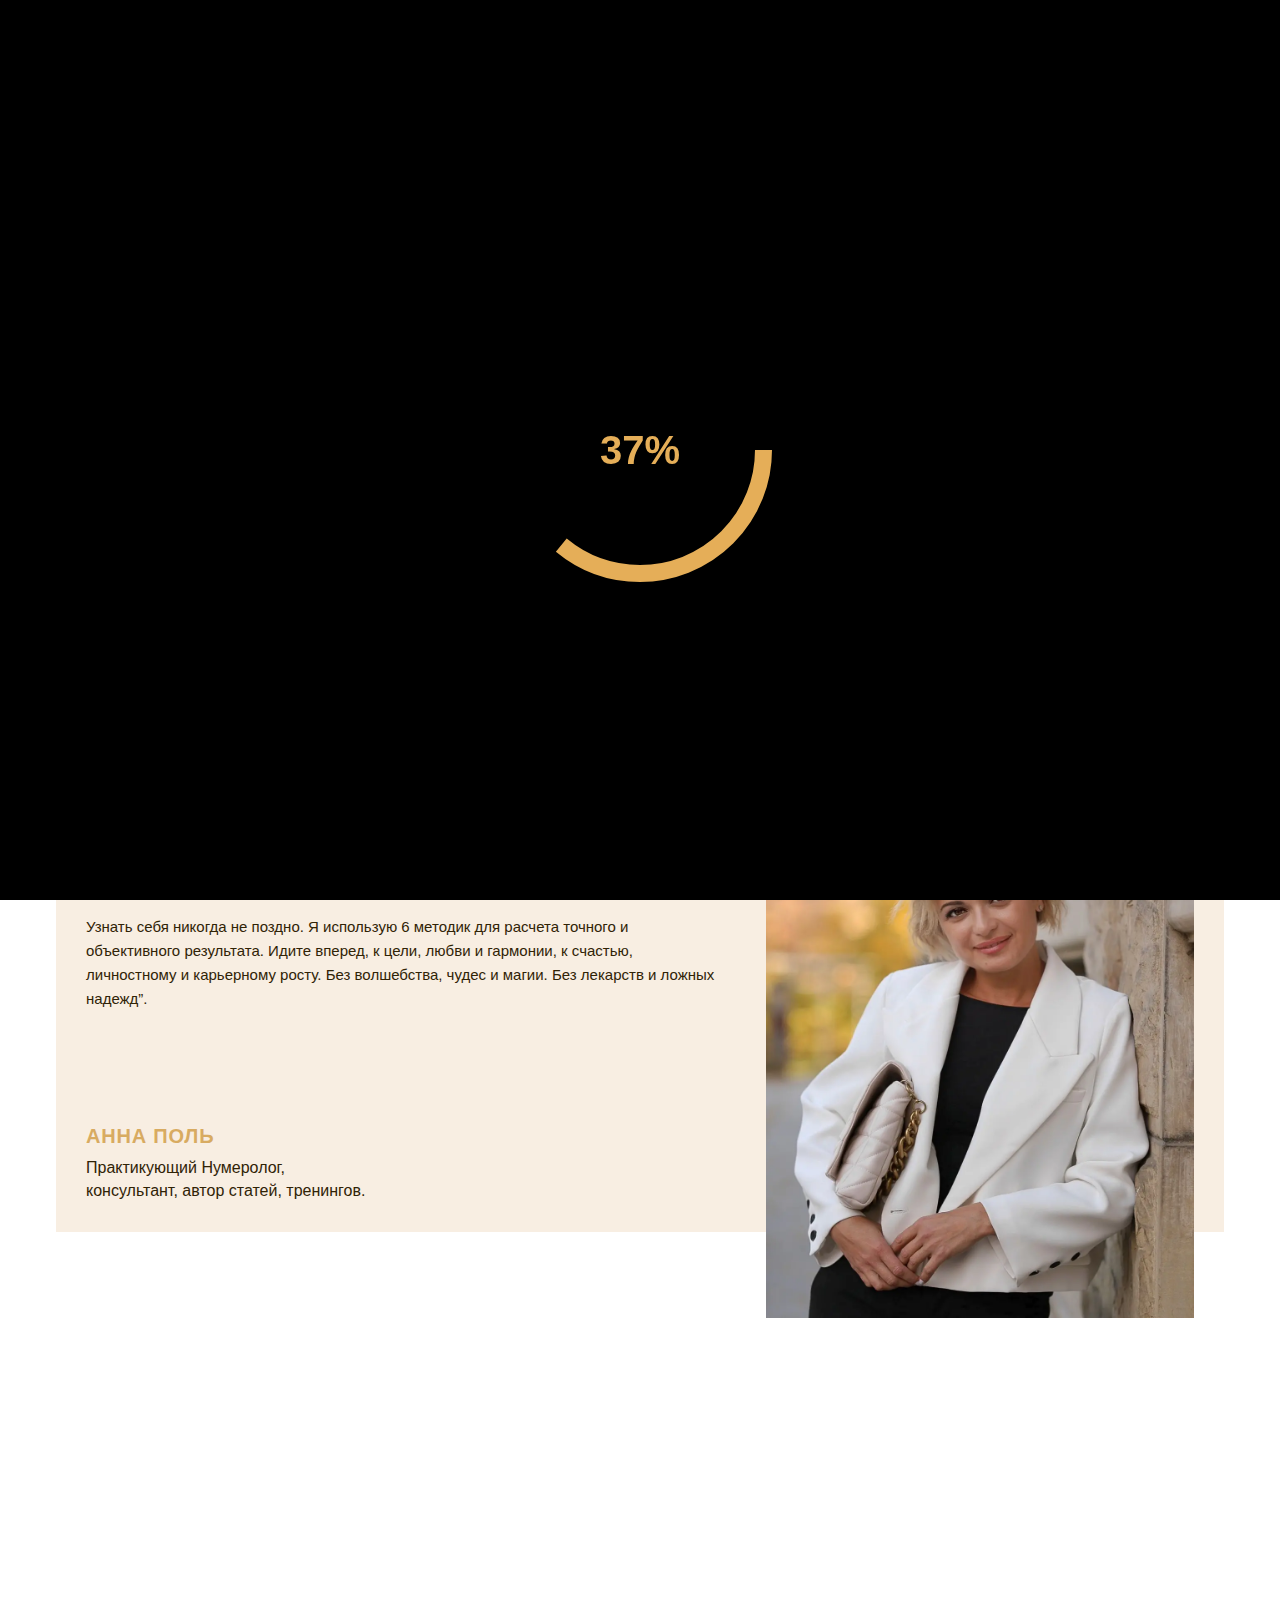
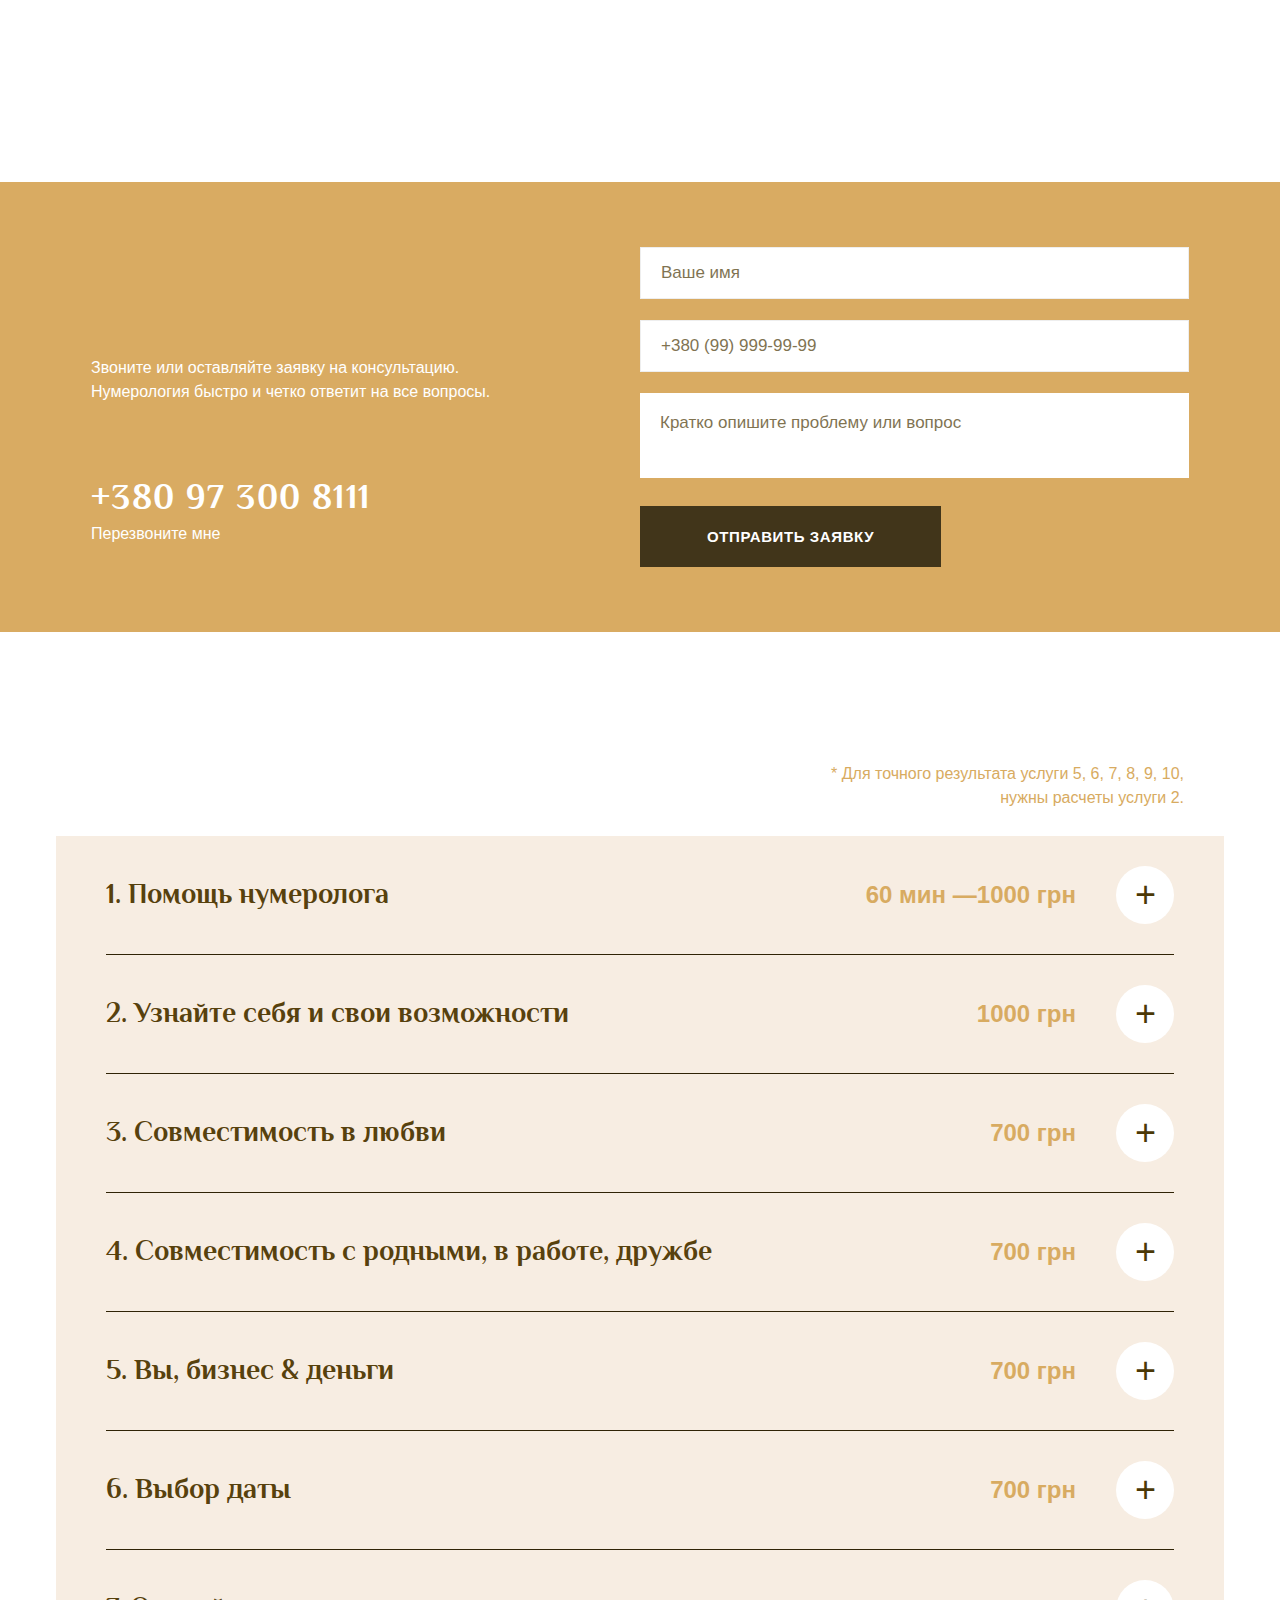
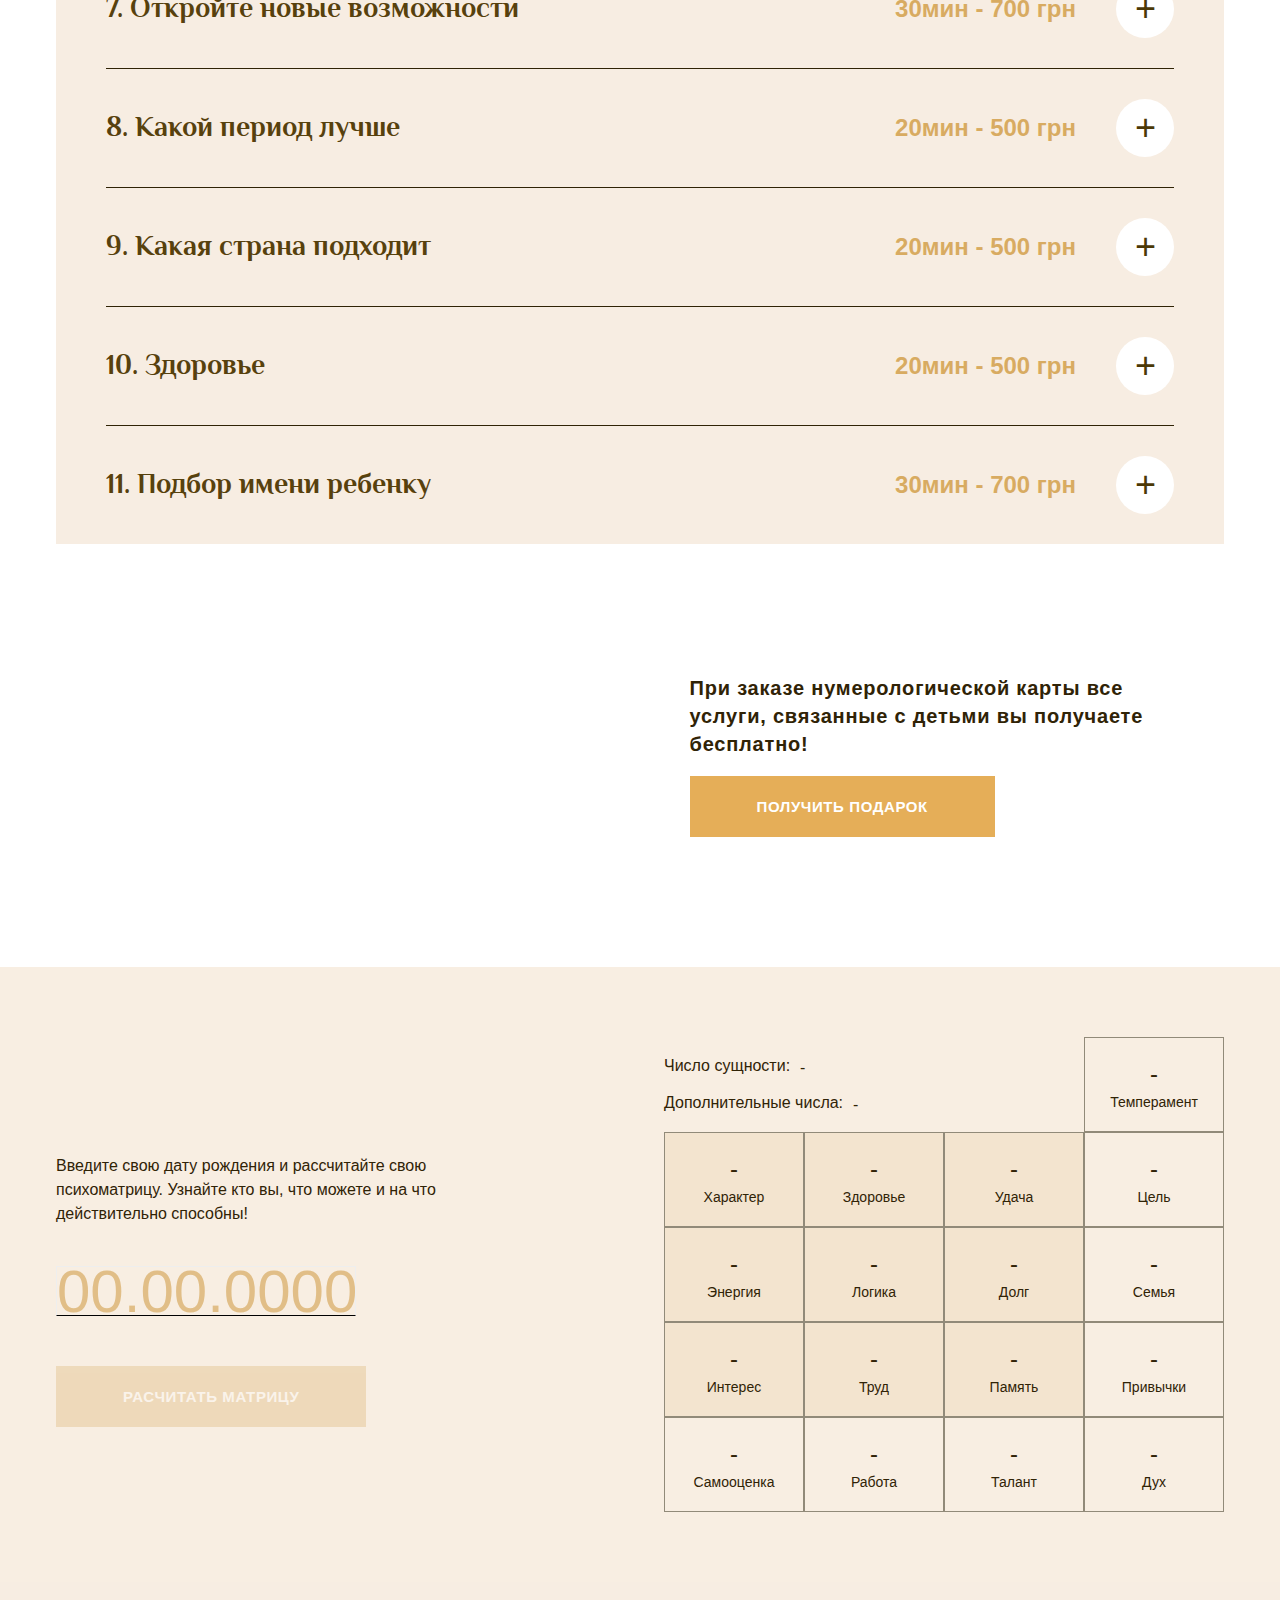
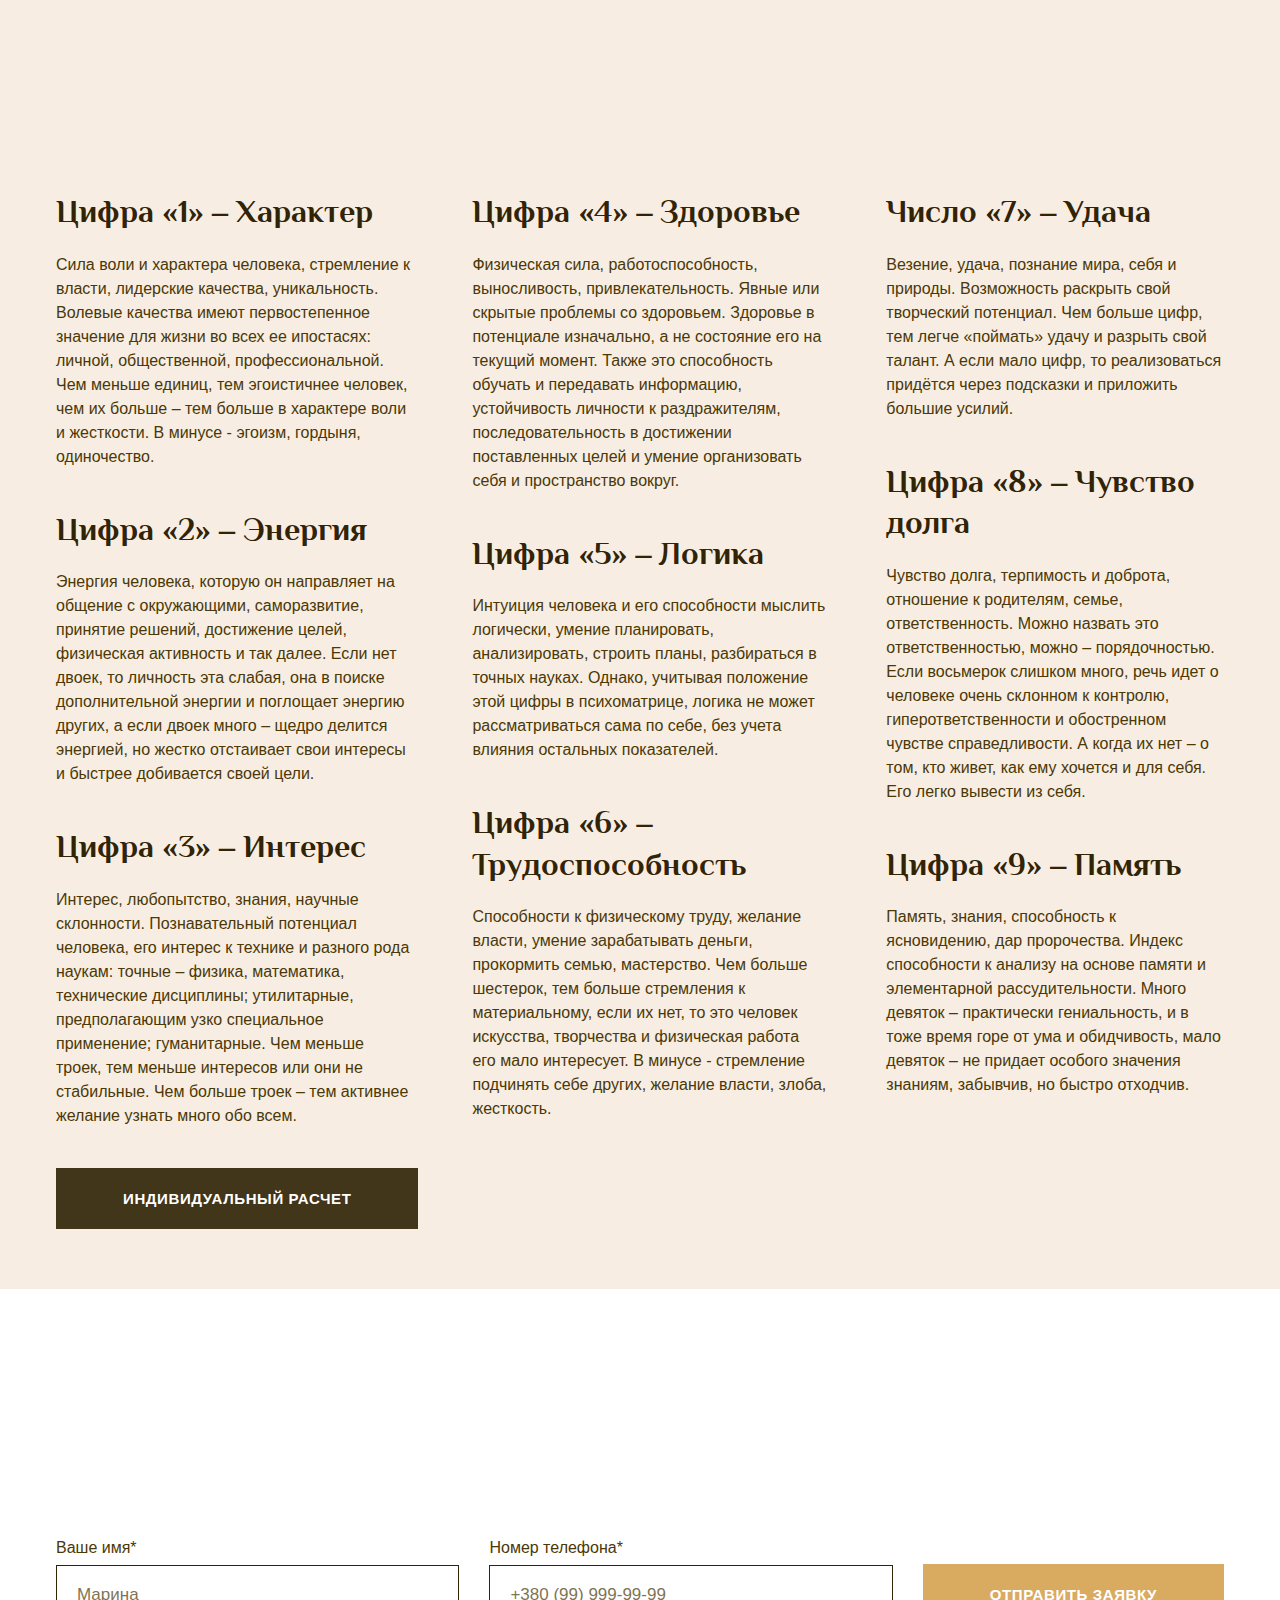
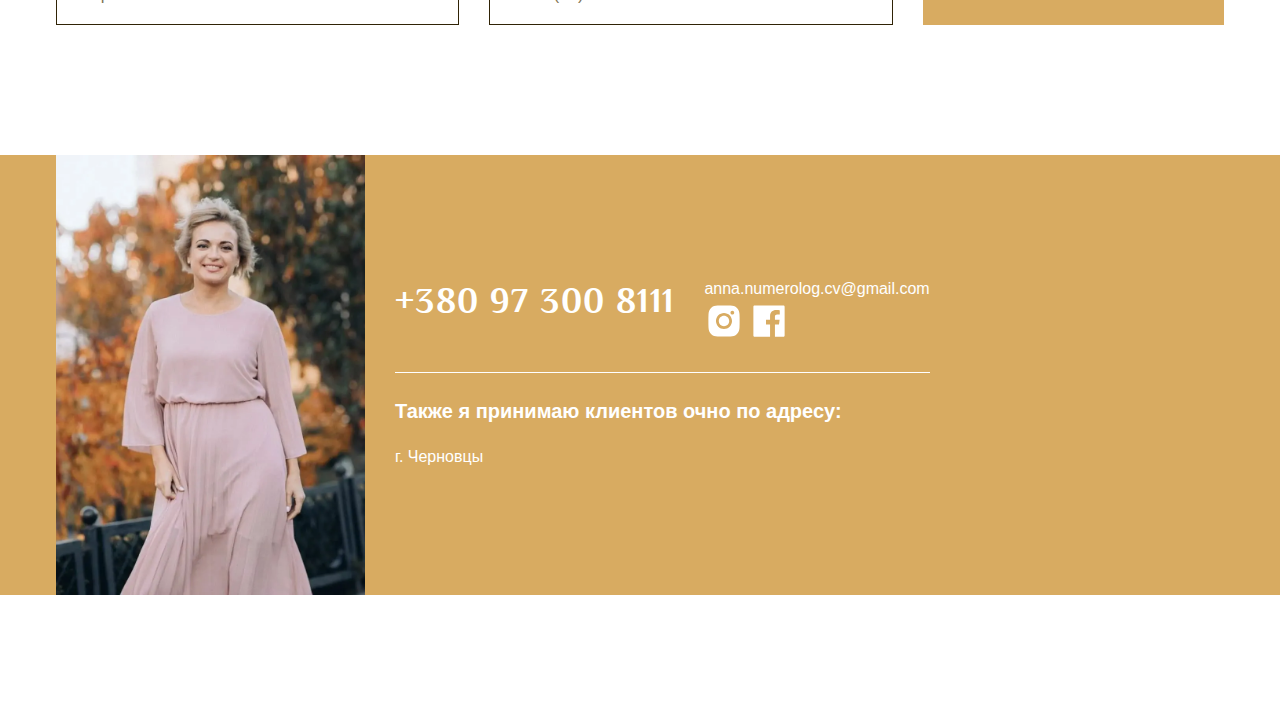
==== commit da981dc6: "comit" ====
--- a/index.html
+++ b/index.html
@@ -6,7 +6,7 @@
 	<meta charset="UTF-8">
 	<meta name="format-detection" content="telephone=no">
 	<!-- <style>body{opacity: 0;}</style> -->
-	<link rel="stylesheet" href="css/style.min.css?_v=20220609214313">
+	<link rel="stylesheet" href="css/style.min.css?_v=20220609220344">
 	<link rel="shortcut icon" href="favicon.ico">
 	<!-- <meta name="robots" content="noindex, nofollow"> -->
 	<meta name="viewport" content="width=device-width, initial-scale=1.0">
@@ -851,8 +851,8 @@
 			</div>
 		</div>
 	</div>
-	<script src="https://code.jquery.com/jquery-3.6.0.min.js?_v=20220609214313" integrity="sha256-/xUj+3OJU5yExlq6GSYGSHk7tPXikynS7ogEvDej/m4=" crossorigin="anonymous"></script>
-	<script src="js/app.min.js?_v=20220609214313"></script>
+	<script src="https://code.jquery.com/jquery-3.6.0.min.js?_v=20220609220344" integrity="sha256-/xUj+3OJU5yExlq6GSYGSHk7tPXikynS7ogEvDej/m4=" crossorigin="anonymous"></script>
+	<script src="js/app.min.js?_v=20220609220344"></script>
 </body>
 
 </html>--- a/css/style.min.css
+++ b/css/style.min.css
@@ -1 +1 @@
-@charset "UTF-8";@font-face{font-family:OpenSans;font-display:swap;src:url(../fonts/OpenSans-Light.woff2) format("woff2"),url(../fonts/OpenSans-Light.woff) format("woff");font-weight:300;font-style:normal}@font-face{font-family:OpenSans;font-display:swap;src:url(../fonts/OpenSans-Medium.woff2) format("woff2"),url(../fonts/OpenSans-Medium.woff) format("woff");font-weight:500;font-style:normal}@font-face{font-family:OpenSans;font-display:swap;src:url(../fonts/OpenSans-Regular.woff2) format("woff2"),url(../fonts/OpenSans-Regular.woff) format("woff");font-weight:400;font-style:normal}@font-face{font-family:OpenSans;font-display:swap;src:url(../fonts/OpenSans-SemiBold.woff2) format("woff2"),url(../fonts/OpenSans-SemiBold.woff) format("woff");font-weight:600;font-style:normal}@font-face{font-family:Philosopher;font-display:swap;src:url(../fonts/Philosopher-bold.woff2) format("woff2"),url(../fonts/Philosopher-bold.woff) format("woff");font-weight:700;font-style:normal}*{padding:0;margin:0;border:0}*,:after,:before{-webkit-box-sizing:border-box;box-sizing:border-box}body,html{height:100%;min-width:320px}body{font-family:"Open Sans",sans-serif;font-size:1rem;line-height:150%;color:#302306;font-weight:400;font-style:normal;-ms-text-size-adjust:100%;-moz-text-size-adjust:100%;-webkit-text-size-adjust:100%;-webkit-font-smoothing:antialiased;-moz-osx-font-smoothing:grayscale}button,input,textarea{font-family:"Open Sans",sans-serif;font-size:inherit}button{cursor:pointer;color:inherit;background-color:inherit}a{color:inherit}a:link,a:visited{text-decoration:none}a:hover{text-decoration:none}ul li{list-style:none}img{vertical-align:top}h1,h2,h3,h4,h5,h6{font-weight:inherit;font-size:inherit}.lock body{overflow:hidden;-ms-touch-action:none;touch-action:none}img{max-width:100%}.wrapper{min-height:100%;display:-webkit-box;display:-ms-flexbox;display:flex;-webkit-box-orient:vertical;-webkit-box-direction:normal;-ms-flex-direction:column;flex-direction:column;overflow:hidden}.wrapper>main{-webkit-box-flex:1;-ms-flex:1 1 auto;flex:1 1 auto}.wrapper>*{min-width:0}[class*=__container]{max-width:78.75rem;-webkit-box-sizing:content-box;box-sizing:content-box;margin:0 auto;padding:0 .9375rem}.form__row:not(:last-child){margin-bottom:1.3125rem}.button{display:-webkit-inline-box;display:-ms-inline-flexbox;display:inline-flex;-webkit-box-align:center;-ms-flex-align:center;align-items:center;-webkit-box-pack:center;-ms-flex-pack:center;justify-content:center;text-align:center;padding:20px 67px;font-size:15px;line-height:140%;font-weight:700;letter-spacing:.04em;text-transform:uppercase;color:#fff;background:#41351a;-webkit-transition:all .3s ease 0s;-o-transition:all .3s ease 0s;transition:all .3s ease 0s}.button._fw{width:100%}input[type=email],input[type=tel],input[type=text],textarea{-webkit-appearance:none;-moz-appearance:none;appearance:none}.input{border-radius:0!important;width:100%;display:block;padding:16px 20px;border:1px solid #eee}.input::-webkit-input-placeholder{font-size:17px;line-height:150%;color:#4b3806;font-weight:400;opacity:.7}.input::-moz-placeholder{font-size:17px;line-height:150%;color:#4b3806;font-weight:400;opacity:.7}.input:-ms-input-placeholder{font-size:17px;line-height:150%;color:#4b3806;font-weight:400;opacity:.7}.input::-ms-input-placeholder{font-size:17px;line-height:150%;color:#4b3806;font-weight:400;opacity:.7}.input::placeholder{font-size:17px;line-height:150%;color:#4b3806;font-weight:400;opacity:.7}.input._form-error{border:1px solid red}.consult__form-input,.popup__form-input{padding:20px 20px;border:1px solid #302306}textarea{width:100%;resize:none;padding:17px 20px;color:#4b3806;min-height:85px;font-weight:400}textarea::-webkit-input-placeholder{font-size:17px;line-height:150%;color:#4b3806;opacity:.7}textarea::-moz-placeholder{font-size:17px;line-height:150%;color:#4b3806;opacity:.7}textarea:-ms-input-placeholder{font-size:17px;line-height:150%;color:#4b3806;opacity:.7}textarea::-ms-input-placeholder{font-size:17px;line-height:150%;color:#4b3806;opacity:.7}textarea::placeholder{font-size:17px;line-height:150%;color:#4b3806;opacity:.7}body::after{content:"";background-color:rgba(0,0,0,.5);position:fixed;width:100%;height:100%;top:0;left:0;opacity:0;-webkit-transition:opacity .8s ease 0s;-o-transition:opacity .8s ease 0s;transition:opacity .8s ease 0s;pointer-events:none;z-index:149}.popup-show body::after{opacity:1}.popup{position:fixed;top:0;left:0;bottom:0;right:0;padding:30px 10px;-webkit-transition:visibility .8s ease 0s;-o-transition:visibility .8s ease 0s;transition:visibility .8s ease 0s;visibility:hidden;pointer-events:none}.popup_show{z-index:150;visibility:visible;overflow:auto;pointer-events:auto}.popup_show .popup__content{visibility:visible;-webkit-transform:scale(1);-ms-transform:scale(1);transform:scale(1)}.popup__wrapper{display:-webkit-box;display:-ms-flexbox;display:flex;-webkit-box-orient:vertical;-webkit-box-direction:normal;-ms-flex-direction:column;flex-direction:column;-webkit-box-align:center;-ms-flex-align:center;align-items:center;min-height:100%;-webkit-box-flex:1;-ms-flex:1 1 auto;flex:1 1 auto;width:100%;display:flex;-webkit-box-pack:center;-ms-flex-pack:center;justify-content:center;align-items:center}.popup__content{position:relative;visibility:hidden;-webkit-transform:scale(0);-ms-transform:scale(0);transform:scale(0);-webkit-transition:-webkit-transform .3s ease 0s;transition:-webkit-transform .3s ease 0s;-o-transition:transform .3s ease 0s;transition:transform .3s ease 0s;transition:transform .3s ease 0s,-webkit-transform .3s ease 0s;background-color:#fff;padding:20px;padding-top:150px;width:100%;max-width:560px}.lock .popup__content{visibility:visible}.popup__close{font-size:2.625rem;position:absolute;top:-50px;right:0;z-index:1;background-color:transparent;-webkit-transform:rotate(45deg);-ms-transform:rotate(45deg);transform:rotate(45deg);color:#fff}.popup__bg{position:absolute;top:0;left:0;width:100%;height:125px;background-size:cover;background-repeat:no-repeat;background-position:center}.popup__title{font-family:Philosopher;font-size:42px;line-height:1.2;text-align:center;color:#4b3806;margin-bottom:.625rem}.popup__text{font-size:18px;line-height:1.3;font-weight:500;color:#302306;text-align:center;margin-bottom:.9375rem}.popup__form-button{background-color:#d8ab61;border-radius:5px;width:100%}.no-webp .popup-1 .popup__bg{background-image:url(../img/popup/bg-1.png)}.no-webp .popup-2 .popup__bg{background-image:url(../img/popup/bg-2.png)}.no-webp .popup-3 .popup__bg{background-image:url(../img/popup/bg-3.png)}[class*=-ibg]{position:relative}[class*=-ibg] img{position:absolute;width:100%;height:100%;top:0;left:0;-o-object-fit:cover;object-fit:cover}[class*=-ibg_contain] img{-o-object-fit:contain;object-fit:contain}.section{position:relative}.section__title{font-family:Philosopher;font-weight:700;letter-spacing:.07em;text-transform:uppercase;color:#302306;opacity:0;-webkit-transform:translateX(-100%);-ms-transform:translateX(-100%);transform:translateX(-100%);margin-bottom:1.75rem}.list__item{display:-webkit-box;display:-ms-flexbox;display:flex;-webkit-box-align:center;-ms-flex-align:center;align-items:center;-webkit-column-break-inside:avoid;-moz-column-break-inside:avoid;break-inside:avoid;max-width:520px;opacity:0;-webkit-transform:translateX(-100%);-ms-transform:translateX(-100%);transform:translateX(-100%)}.list__item:not(:last-child){margin-bottom:1.75rem}.list__item svg{-webkit-box-flex:0;-ms-flex:0 0 22px;flex:0 0 22px}.list__item span{font-size:20px;line-height:140%;font-weight:600;letter-spacing:.04em;color:#302306;margin-left:18px}._watcher-view .list__item{opacity:1;-webkit-transform:translateX(0);-ms-transform:translateX(0);transform:translateX(0);-webkit-transition:all .7s ease 0s;-o-transition:all .7s ease 0s;transition:all .7s ease 0s}._watcher-view .list__item:first-child{-webkit-transition-delay:.3s;-o-transition-delay:.3s;transition-delay:.3s}._watcher-view .list__item:nth-child(2){-webkit-transition-delay:.4s;-o-transition-delay:.4s;transition-delay:.4s}._watcher-view .list__item:nth-child(3){-webkit-transition-delay:.5s;-o-transition-delay:.5s;transition-delay:.5s}._watcher-view .list__item:nth-child(4){-webkit-transition-delay:.6s;-o-transition-delay:.6s;transition-delay:.6s}._watcher-view .list__item:nth-child(5){-webkit-transition-delay:.7s;-o-transition-delay:.7s;transition-delay:.7s}._watcher-view .list__item:nth-child(6){-webkit-transition-delay:.8s;-o-transition-delay:.8s;transition-delay:.8s}._watcher-view .section__title{opacity:1;-webkit-transform:translateX(0);-ms-transform:translateX(0);transform:translateX(0);-webkit-transition:all .7s ease .4s;-o-transition:all .7s ease .4s;transition:all .7s ease .4s}.dws-progress-bar{position:absolute;top:50%;left:50%;-webkit-transform:translate(-50%,-50%);-ms-transform:translate(-50%,-50%);transform:translate(-50%,-50%);z-index:1000}.progress-percentage{position:absolute;top:50%;left:50%;-webkit-transform:translate(-50%,-50%);-ms-transform:translate(-50%,-50%);transform:translate(-50%,-50%);font-size:40px;font-weight:700;color:#e5ae58}#preloader{position:fixed;left:0;top:0;right:0;bottom:0;z-index:1000;background:#000}.header{position:fixed;top:0;left:0;width:100%;padding:20px 0;z-index:100}.header._header-scroll{background-color:#fff}.header__container{display:-webkit-box;display:-ms-flexbox;display:flex;-webkit-box-align:center;-ms-flex-align:center;align-items:center;-webkit-box-pack:justify;-ms-flex-pack:justify;justify-content:space-between}.menu-open .menu__body{right:0}.menu__link{font-size:15px;line-height:140%;font-weight:500;color:#1c1514;-webkit-transition:color .3s ease 0s;-o-transition:color .3s ease 0s;transition:color .3s ease 0s}.menu__link:hover{color:#d8ab61}.lang__item{position:relative;font-size:15px;line-height:140%;text-transform:uppercase;color:#1c1514;-webkit-transition:color .3s ease 0s;-o-transition:color .3s ease 0s;transition:color .3s ease 0s}.lang__item:hover{color:#d8ab61}.lang__item-active{font-weight:700}.icon-menu{display:none}.intro{position:relative;padding-top:130px;background-color:#f7ede2}.intro__body{display:-webkit-box;display:-ms-flexbox;display:flex}.intro__img{position:relative}.intro__img img{position:absolute;top:0;left:0;width:100%;height:100%;-o-object-fit:cover;object-fit:cover}.intro__content{position:relative}.intro__title{font-family:Philosopher;font-weight:700;line-height:1.05;letter-spacing:.07em;text-transform:uppercase}.intro__title span{display:block;color:#d9ab62}.intro__text{max-width:410px;line-height:1.4;font-weight:500}.intro__return{display:-webkit-box;display:-ms-flexbox;display:flex;-webkit-box-align:center;-ms-flex-align:center;align-items:center;color:#948462}.intro__return svg{margin-right:9px}.intro__help{position:absolute;width:236px;height:236px;border-radius:50%;background:#d9ab62;display:-webkit-box;display:-ms-flexbox;display:flex;-webkit-box-align:center;-ms-flex-align:center;align-items:center;-webkit-box-pack:center;-ms-flex-pack:center;justify-content:center;font-weight:700;line-height:140%;text-align:center;letter-spacing:.04em;text-transform:uppercase;color:#fff;-webkit-transition:-webkit-transform .3s ease 0s;transition:-webkit-transform .3s ease 0s;-o-transition:transform .3s ease 0s;transition:transform .3s ease 0s;transition:transform .3s ease 0s,-webkit-transform .3s ease 0s;-webkit-animation:pulse 3s linear infinite;animation:pulse 3s linear infinite}.intro__help:hover{-webkit-transform:scale(1.05);-ms-transform:scale(1.05);transform:scale(1.05)}@-webkit-keyframes pulse{0%{-webkit-transform:scale(1);transform:scale(1)}70%{-webkit-transform:scale(1.1);transform:scale(1.1)}100%{-webkit-transform:scale(1);transform:scale(1)}}@keyframes pulse{0%{-webkit-transform:scale(1);transform:scale(1)}70%{-webkit-transform:scale(1.1);transform:scale(1.1)}100%{-webkit-transform:scale(1);transform:scale(1)}}.about__body{background:#f8eee2}.about__content{position:relative;padding-top:30px}.about__desc{font-size:17px;color:#302306}.about__author h4{font-size:20px;line-height:140%;font-weight:600;letter-spacing:.04em;text-transform:uppercase;color:#d8ab61;margin-bottom:.4375rem}.about__author p{font-size:16px;line-height:140%;color:#302306}.feedback{background:#d9ab62}.feedback__content{color:#fff}.feedback__title{color:#fff;margin-bottom:1.25rem;opacity:0;-webkit-transform:translateX(-100%);-ms-transform:translateX(-100%);transform:translateX(-100%)}.feedback__phone{font-family:Philosopher,sans-serif;font-size:35px;line-height:140%;font-weight:700;letter-spacing:.04em;text-transform:uppercase}.feedback__link{display:block;-webkit-text-decoration-line:underline;text-decoration-line:underline}.services__container{max-width:81.25rem}.services__title{margin-bottom:20px;opacity:0;-webkit-transform:translateX(-100%);-ms-transform:translateX(-100%);transform:translateX(-100%)}.services__head{margin-bottom:1.625rem}.services__text{color:#d8ab61}.services__acordion{background-color:#f7ede2;padding:0 50px}.services__acordion-item:not(:last-child){border-bottom:1px solid #302306}.acordion-item__title{position:relative;width:100%;text-align:left}.acordion-item__title span{font-family:Philosopher,Arial,sans-serif;font-size:32px;line-height:1.4;font-weight:700;color:#57410d}.acordion-item__title._spoller-active .acordion-item__icon{-webkit-transform:rotate(45deg);-ms-transform:rotate(45deg);transform:rotate(45deg);background-color:#d8ab61;color:#fff}.acordion-item__icon{height:58px;width:58px;border-radius:50%;display:-webkit-box;display:-ms-flexbox;display:flex;-webkit-box-align:center;-ms-flex-align:center;align-items:center;-webkit-box-pack:center;-ms-flex-pack:center;justify-content:center;font-size:36px;font-weight:300;color:#4b3806;background-color:#fff;-webkit-transition:-webkit-transform .4s ease 0s;transition:-webkit-transform .4s ease 0s;-o-transition:transform .4s ease 0s;transition:transform .4s ease 0s;transition:transform .4s ease 0s,-webkit-transform .4s ease 0s}.acordion-item__price{font-size:24px;line-height:1.4;font-weight:700;color:#d8ab61;margin-right:40px;margin-left:auto}.acordion-item__content{display:-webkit-box;display:-ms-flexbox;display:flex;-webkit-box-orient:vertical;-webkit-box-direction:normal;-ms-flex-direction:column;flex-direction:column;-webkit-box-align:start;-ms-flex-align:start;align-items:flex-start;padding-bottom:40px}.acordion-item__button{margin-top:20px}.acordion-item__inner{display:-webkit-box;display:-ms-flexbox;display:flex;-webkit-box-pack:justify;-ms-flex-pack:justify;justify-content:space-between}.acordion-item__group:not(:last-child){margin-right:80px}.acordion-item__group h4{font-size:20px;line-height:1.55;font-weight:600;color:#4b3806;margin-bottom:1.25rem}.acordion-item__list li{position:relative;padding-left:15px;font-weight:500;color:#4b3806}.acordion-item__list li:not(:last-child){margin-bottom:.25rem}.acordion-item__list li::before{content:"";position:absolute;top:8px;left:0;width:6px;height:6px;border-radius:50%;background-color:#302306}.gift__title{margin-bottom:0;max-width:410px;opacity:0;-webkit-transform:translateX(-100%);-ms-transform:translateX(-100%);transform:translateX(-100%)}.gift__group{max-width:460px}.gift__text{font-size:20px;line-height:140%;font-weight:600;letter-spacing:.04em;color:#302306;margin-bottom:1.125rem}.gift__button{background:#e5ae58;color:#fff}.gift__button:hover{background:#41351a}.meanings{background-color:#f7ede2}.meanings__title{max-width:500px;margin-bottom:2.5rem}.meanings__body{margin-bottom:2.5rem}.meanings__item-title{font-family:Philosopher;font-size:32px;line-height:130%;font-weight:700;margin-bottom:1.25rem}.meanings__item-desc{font-size:16px;font-weight:500;color:#4b3806}.consult__form{width:100%}.consult__form-button{background:#d8ab61;color:#fff}.consult__form-button:hover{background-color:#302306}.consult__form-row,.popup__form-row{-webkit-box-flex:1;-ms-flex:1;flex:1}.consult__form-row label,.popup__form-row label{display:inline-block;font-weight:400;color:#4b3806;margin-bottom:.3125rem}.contacts{background-color:#d8ab61;margin-bottom:0}.contacts__body{display:-webkit-box;display:-ms-flexbox;display:flex;color:#fff}.contacts__img img{width:100%;height:100%;-o-object-fit:cover;object-fit:cover}.contacts__title{color:#fff}.contacts__item:not(:last-child){border-bottom:1px solid #fff}.contacts__item p{font-size:20px;line-height:1.4;font-weight:700;color:#fff;margin-bottom:1.25rem}.contacts__item-phone{font-family:Philosopher,sans-serif;font-size:35px;line-height:140%;font-weight:700;letter-spacing:.04em;text-transform:uppercase;margin-right:30px}.contacts__item-email,.contacts__item-location,.contacts__item-phone{position:relative;-webkit-transition:all .3s ease 0s;-o-transition:all .3s ease 0s;transition:all .3s ease 0s}.contacts__item-email::before,.contacts__item-location::before,.contacts__item-phone::before{content:"";position:absolute;bottom:-2px;left:0;width:0;height:1px;background-color:#302306;-webkit-transition:all .3s ease 0s;-o-transition:all .3s ease 0s;transition:all .3s ease 0s}.contacts__item-email:hover,.contacts__item-location:hover,.contacts__item-phone:hover{color:#302306}.contacts__item-email:hover::before,.contacts__item-location:hover::before,.contacts__item-phone:hover::before{width:100%}.contacts__item-location{font-weight:400}.contacts__social-link svg{width:40px;height:40px;fill:#fff}.matrix{background-color:#f8eee2;margin-bottom:0}.matrix__body{display:-webkit-box;display:-ms-flexbox;display:flex}.matrix__text{max-width:453px;font-weight:500;margin-bottom:2.5rem}.matrix__result{display:-webkit-box;display:-ms-flexbox;display:flex;-ms-flex-wrap:wrap;flex-wrap:wrap}.matrix__result-group{-webkit-box-flex:0;-ms-flex:0 0 100%;flex:0 0 100%;display:-webkit-box;display:-ms-flexbox;display:flex;-webkit-box-pack:center;-ms-flex-pack:center;justify-content:center;-webkit-box-orient:vertical;-webkit-box-direction:normal;-ms-flex-direction:column;flex-direction:column}.matrix__result-group-item{display:-webkit-box;display:-ms-flexbox;display:flex;-webkit-box-align:center;-ms-flex-align:center;align-items:center}.matrix__result-group-item:not(:last-child){margin-bottom:.625rem}.matrix__item{-webkit-box-flex:0;-ms-flex:0 1 140px;flex:0 1 140px;height:95px;display:-webkit-box;display:-ms-flexbox;display:flex;-webkit-box-orient:vertical;-webkit-box-direction:normal;-ms-flex-direction:column;flex-direction:column;-webkit-box-align:center;-ms-flex-align:center;align-items:center;-webkit-box-pack:center;-ms-flex-pack:center;justify-content:center;border:1px solid #918a79;font-size:14px;line-height:1.5;font-weight:500;color:#302306}.matrix__item span{font-size:24px}.matrix__item-add,.matrix__item-sush{margin:0 10px}.matrix__input{background-color:transparent;padding:0;height:50px;border-bottom:1px solid #000;max-width:300px;font-size:60px;line-height:1;outline:1px solid transparent;margin-bottom:3.125rem;color:#d8ab61}.matrix__input::-webkit-input-placeholder{font-size:60px;padding:0;color:#d8ab61;line-height:1}.matrix__input::-moz-placeholder{font-size:60px;padding:0;color:#d8ab61;line-height:1}.matrix__input:-ms-input-placeholder{font-size:60px;padding:0;color:#d8ab61;line-height:1}.matrix__input::-ms-input-placeholder{font-size:60px;padding:0;color:#d8ab61;line-height:1}.matrix__input::placeholder{font-size:60px;padding:0;color:#d8ab61;line-height:1}.matrix__button{background:#d8ab61}.additionnumb,.sush{font-size:1.5rem;font-weight:500}.birthday-btn{cursor:pointer;opacity:1;-webkit-transition:all .3s ease-in-out;-o-transition:all .3s ease-in-out;transition:all .3s ease-in-out}.block-btn{pointer-events:none;opacity:.3}.copymatrix{opacity:0;pointer-events:none;cursor:pointer}.copymatrix.showicon{opacity:1;pointer-events:auto}@media (min-width:47.99875em){[class*=__container]{padding:0 3.5rem}.popup__form-row:not(:last-child){margin-bottom:1.875rem!important}.section{margin-bottom:8.125rem}.list{-webkit-columns:2;-moz-columns:2;columns:2}.header__container{padding-left:16px;padding-right:16px}.header__social{display:none}.menu__list{display:-webkit-box;display:-ms-flexbox;display:flex;-webkit-box-align:center;-ms-flex-align:center;align-items:center}.menu__item:not(:last-child){margin-right:30px}.menu__inst{display:none}.menu__tel{display:none}.intro__help{top:80%;right:30px}.about{margin-bottom:10.3125rem}.about__body{display:-webkit-box;display:-ms-flexbox;display:flex;-webkit-box-pack:justify;-ms-flex-pack:justify;justify-content:space-between;padding-left:56px}.about__content{padding-right:40px}.feedback{padding:50px 0}.feedback__body{display:-webkit-box;display:-ms-flexbox;display:flex}.feedback__body>*{-webkit-box-flex:0;-ms-flex:0 0 50%;flex:0 0 50%}.feedback__text{margin-bottom:4.3125rem}.gift__body{display:-webkit-box;display:-ms-flexbox;display:flex;-webkit-box-align:center;-ms-flex-align:center;align-items:center;-ms-flex-pack:distribute;justify-content:space-around;width:100%}.meanings{padding-top:80px;padding-bottom:60px}.consult__form{display:-webkit-box;display:-ms-flexbox;display:flex;-webkit-box-align:end;-ms-flex-align:end;align-items:flex-end;-webkit-box-pack:justify;-ms-flex-pack:justify;justify-content:space-between;gap:30px}.consult__form-row,.popup__form-row{margin-bottom:0!important}.contacts__img{-webkit-box-flex:0;-ms-flex:0 0 309px;flex:0 0 309px;height:440px;margin-right:30px}.contacts__content{padding-top:50px;padding-bottom:50px}.matrix__left{margin-right:40px}.matrix__result-group{-webkit-box-flex:0;-ms-flex:0 0 calc(100% - 140px);flex:0 0 calc(100% - 140px)}}@media (min-width:61.99875em){.section__title{font-size:34px;line-height:1.31}.list{margin-bottom:10.3125rem}.df{display:-webkit-box;display:-ms-flexbox;display:flex}.menu__item:not(:last-child){margin-right:40px}.lang__item:first-child{margin-right:12px}.lang__item:not(:last-child)::after{content:"";position:absolute;top:0;right:-9px;width:1px;height:100%;background-color:#1c1514}.intro__content{padding-top:60px}.intro__text{margin-bottom:1.625rem}.intro__return{font-size:15px;line-height:140%;color:#948462}.about__body{padding:30px}.about__author{position:absolute;bottom:0;left:0}.feedback{padding:65px 35px}.feedback__text{max-width:410px}.services__title{margin-bottom:0}.services__head{display:-webkit-box;display:-ms-flexbox;display:flex;-webkit-box-pack:justify;-ms-flex-pack:justify;justify-content:space-between;-webkit-box-align:end;-ms-flex-align:end;align-items:flex-end;padding:0 40px}.services__text{text-align:right}.acordion-item__title{display:-webkit-box;display:-ms-flexbox;display:flex;-webkit-box-align:center;-ms-flex-align:center;align-items:center;-webkit-box-pack:justify;-ms-flex-pack:justify;justify-content:space-between;padding:30px 0}.meanings__body{display:-webkit-box;display:-ms-flexbox;display:flex}.meanings__col:not(:last-child){margin-right:60px}.meanings__item:not(:last-child){margin-bottom:2.5rem}.contacts__item:first-child{padding-bottom:24px;margin-bottom:1.5rem}.matrix{padding:70px 0}.matrix__right{-webkit-box-flex:0;-ms-flex:0 0 560px;flex:0 0 560px}}@media (min-width:80.625em){.section{margin-bottom:10.3125rem}.section__title{font-size:48px;line-height:130%}.intro{min-height:644px;margin-bottom:12.75rem}.intro__img{-webkit-box-flex:0;-ms-flex:0 0 460px;flex:0 0 460px;width:460px;height:597px;margin-right:100px;margin-bottom:-119px}.intro__title{font-size:89px;margin-bottom:1.625rem}.intro__help{bottom:-118px;right:0}.about__body{padding:50px}.about__img{-webkit-box-flex:0;-ms-flex:0 0 513px;flex:0 0 513px;height:659px;margin-left:87px;margin-bottom:-8.375rem}.consult{margin-bottom:14.375rem}.contacts__img{-webkit-box-flex:0;-ms-flex:0 0 500px;flex:0 0 500px;height:460px;margin-right:50px;margin-top:-100px}.matrix{padding:70px}}@media (max-width:80.625em){.intro__help{font-size:12px;width:170px;height:170px;top:110%;right:0}.acordion-item__title span{font-size:1.75rem}}@media (max-width:61.99875em){.section__title{font-size:32px;line-height:1.21}.list{margin-bottom:6.5625rem}.intro{margin-bottom:5rem}.intro__body{-webkit-box-orient:vertical;-webkit-box-direction:reverse;-ms-flex-direction:column-reverse;flex-direction:column-reverse}.intro__img{height:313px;width:calc(100% + 32px);margin-left:-16px}.intro__title{font-size:48px;margin-bottom:1.125rem}.intro__text{font-size:15px;line-height:1.4;margin-bottom:1.125rem}.intro__return{font-size:14px;line-height:140%}.about__author h4{font-size:1.125rem}.services__text br{display:none}.services__acordion{padding:0 16px}.acordion-item__title{padding:20px 0;padding-right:50px}.acordion-item__title span{font-size:1.25rem}.acordion-item__icon{position:absolute;top:50%;right:0;margin-top:-20px;width:40px;height:40px;font-size:1.125rem}.acordion-item__price{font-size:1rem;margin-top:10px}.gift__text{font-size:.9375rem;font-weight:500}.meanings__item:not(:last-child){margin-bottom:1.625rem}.contacts__item{margin-bottom:1.5rem}.contacts__item-phone{font-size:1.75rem}.matrix{padding:40px 0}.matrix__body{-webkit-box-orient:vertical;-webkit-box-direction:normal;-ms-flex-direction:column;flex-direction:column}.matrix__left{margin-bottom:2.5rem}.matrix__right{max-width:560px;-webkit-box-flex:0;-ms-flex:0 0 470px;flex:0 0 470px}}@media (max-width:47.99875em){.input::-webkit-input-placeholder{font-size:15px}.input::-moz-placeholder{font-size:15px}.input:-ms-input-placeholder{font-size:15px}.input::-ms-input-placeholder{font-size:15px}.input::placeholder{font-size:15px}textarea::-webkit-input-placeholder{font-size:15px}textarea::-moz-placeholder{font-size:15px}textarea:-ms-input-placeholder{font-size:15px}textarea::-ms-input-placeholder{font-size:15px}textarea::placeholder{font-size:15px}.section{margin-bottom:6.25rem}.list__item span{font-size:17px;font-weight:500}.header{padding:10px 0}.menu__body{position:fixed;top:0;right:-150%;width:360px;height:100%;background-color:#d8ab61;padding:92px 25px 25px;-webkit-transition:all .3s ease 0s;-o-transition:all .3s ease 0s;transition:all .3s ease 0s}.menu__list{margin-bottom:100%}.menu__item:not(:last-child){margin-bottom:2.5rem}.menu__link{font-size:18px;font-weight:500;color:#fff}.menu__tel{color:#fff}.lang__item{color:#fff}.icon-menu{display:block;position:relative;width:1.875rem;height:1.125rem;cursor:pointer;z-index:5}.icon-menu span,.icon-menu::after,.icon-menu::before{content:"";-webkit-transition:all .3s ease 0s;-o-transition:all .3s ease 0s;transition:all .3s ease 0s;right:0;position:absolute;width:100%;height:.125rem;background-color:#000}.icon-menu::before{top:0}.icon-menu::after{bottom:0}.icon-menu span{top:calc(50% - .0625rem)}.menu-open .icon-menu::after,.menu-open .icon-menu::before{background-color:#fff}.menu-open .icon-menu span{width:0}.menu-open .icon-menu::before{top:calc(50% - .0625rem);-webkit-transform:rotate(-45deg);-ms-transform:rotate(-45deg);transform:rotate(-45deg)}.menu-open .icon-menu::after{bottom:calc(50% - .0625rem);-webkit-transform:rotate(45deg);-ms-transform:rotate(45deg);transform:rotate(45deg)}.intro__content{margin-bottom:10rem}.about{margin-bottom:18.75rem}.about__body{padding:16px;width:calc(100% + 32px);margin-left:-16px}.about__img{width:250px;height:310px;margin-bottom:-250px;margin-left:auto}.about__desc{margin-bottom:1.75rem}.about__author{margin-bottom:1.5625rem}.feedback{padding-top:40px;padding-bottom:140px}.feedback__text{margin-bottom:1.875rem}.feedback__phone{font-size:1.75rem;position:absolute;bottom:50px;left:16px}.feedback__link{position:absolute;bottom:30px;left:16px}.gift__title{margin-bottom:1.25rem}.meanings{padding-top:40px;padding-bottom:40px}.meanings__title{font-size:1.875rem}.meanings__item-title{font-size:1.75rem}.consult__title{font-size:1.75rem}.consult__form-button{width:100%}.contacts{padding-top:50px}.contacts__body{-webkit-box-orient:vertical;-webkit-box-direction:reverse;-ms-flex-direction:column-reverse;flex-direction:column-reverse;max-width:414px;margin-left:auto;margin-right:auto}.contacts__img{width:calc(100% + 32px);margin-left:-16px;height:207px}.matrix__result-group{margin-bottom:1.25rem}.matrix__item{-webkit-box-flex:0;-ms-flex:0 1 110px;flex:0 1 110px;height:80px}}@media (max-width:29.99875em){.menu__body{width:100%}.acordion-item__button{padding-top:15px;padding-bottom:15px;width:100%}.gift__button{width:100%}.meanings__button{padding:20px 35px;width:100%}}@media (min-width:47.99875em) and (max-width:61.99875em){.lang{display:-webkit-box;display:-ms-flexbox;display:flex;-webkit-box-orient:vertical;-webkit-box-direction:normal;-ms-flex-direction:column;flex-direction:column;-webkit-box-align:center;-ms-flex-align:center;align-items:center}.lang__item:first-child{margin-bottom:4px}.lang__item:not(:last-child)::after{content:"";position:absolute;left:0;bottom:-2px;width:100%;height:1px;background-color:#1c1514}.intro__img{width:calc(100% + 112px);margin-left:-56px}.intro__content{margin-bottom:2.5rem}.about__container{padding:0}.about__img{-webkit-box-flex:0;-ms-flex:0 0 364px;flex:0 0 364px;width:364px;height:478px;margin-right:-70px;margin-bottom:-60px}.gift__title{font-size:2rem;-webkit-box-flex:0;-ms-flex:0 0 330px;flex:0 0 330px}.consult__form-button{padding:20px 30px}}@media (min-width:61.99875em) and (max-width:80.625em){.intro{min-height:534px;margin-bottom:12.75rem}.intro__img{-webkit-box-flex:0;-ms-flex:0 0 398px;flex:0 0 398px;width:398px;height:492px;margin-right:40px;margin-bottom:-119px}.intro__title{font-size:70px;letter-spacing:4.4px;margin-bottom:1.625rem}.about__img{-webkit-box-flex:0;-ms-flex:0 0 428px;flex:0 0 428px;width:428px;height:514px;margin-bottom:-80px}}@media (min-width:47.99875em) and (max-width:80.625em){.about__desc{font-size:15px;margin-bottom:1.75rem}}@media (any-hover:hover){.button:hover{-webkit-transform:scale(1.05);-ms-transform:scale(1.05);transform:scale(1.05)}}.webp .popup-1 .popup__bg{background-image:url(../img/popup/bg-1.webp)}.webp .popup-2 .popup__bg{background-image:url(../img/popup/bg-2.webp)}.webp .popup-3 .popup__bg{background-image:url(../img/popup/bg-3.webp)}+@charset "UTF-8";@font-face{font-family:OpenSans;font-display:swap;src:url(../fonts/OpenSans-Light.woff2) format("woff2"),url(../fonts/OpenSans-Light.woff) format("woff");font-weight:300;font-style:normal}@font-face{font-family:OpenSans;font-display:swap;src:url(../fonts/OpenSans-Medium.woff2) format("woff2"),url(../fonts/OpenSans-Medium.woff) format("woff");font-weight:500;font-style:normal}@font-face{font-family:OpenSans;font-display:swap;src:url(../fonts/OpenSans-Regular.woff2) format("woff2"),url(../fonts/OpenSans-Regular.woff) format("woff");font-weight:400;font-style:normal}@font-face{font-family:OpenSans;font-display:swap;src:url(../fonts/OpenSans-SemiBold.woff2) format("woff2"),url(../fonts/OpenSans-SemiBold.woff) format("woff");font-weight:600;font-style:normal}@font-face{font-family:Philosopher;font-display:swap;src:url(../fonts/Philosopher-bold.woff2) format("woff2"),url(../fonts/Philosopher-bold.woff) format("woff");font-weight:700;font-style:normal}*{padding:0;margin:0;border:0}*,:after,:before{-webkit-box-sizing:border-box;box-sizing:border-box}body,html{height:100%;min-width:320px}body{font-family:"Open Sans",sans-serif;font-size:1rem;line-height:150%;color:#302306;font-weight:400;font-style:normal;-ms-text-size-adjust:100%;-moz-text-size-adjust:100%;-webkit-text-size-adjust:100%;-webkit-font-smoothing:antialiased;-moz-osx-font-smoothing:grayscale}button,input,textarea{font-family:"Open Sans",sans-serif;font-size:inherit}button{cursor:pointer;color:inherit;background-color:inherit}a{color:inherit}a:link,a:visited{text-decoration:none}a:hover{text-decoration:none}ul li{list-style:none}img{vertical-align:top}h1,h2,h3,h4,h5,h6{font-weight:inherit;font-size:inherit}.lock body{overflow:hidden;-ms-touch-action:none;touch-action:none}img{max-width:100%}.wrapper{min-height:100%;display:-webkit-box;display:-ms-flexbox;display:flex;-webkit-box-orient:vertical;-webkit-box-direction:normal;-ms-flex-direction:column;flex-direction:column;overflow:hidden}.wrapper>main{-webkit-box-flex:1;-ms-flex:1 1 auto;flex:1 1 auto}.wrapper>*{min-width:0}[class*=__container]{max-width:78.75rem;-webkit-box-sizing:content-box;box-sizing:content-box;margin:0 auto;padding:0 .9375rem}.form__row:not(:last-child){margin-bottom:1.3125rem}.button{display:-webkit-inline-box;display:-ms-inline-flexbox;display:inline-flex;-webkit-box-align:center;-ms-flex-align:center;align-items:center;-webkit-box-pack:center;-ms-flex-pack:center;justify-content:center;text-align:center;padding:20px 67px;font-size:15px;line-height:140%;font-weight:700;letter-spacing:.04em;text-transform:uppercase;color:#fff;background:#41351a;-webkit-transition:all .3s ease 0s;-o-transition:all .3s ease 0s;transition:all .3s ease 0s}.button._fw{width:100%}input[type=email],input[type=tel],input[type=text],textarea{-webkit-appearance:none;-moz-appearance:none;appearance:none}.input{border-radius:0!important;width:100%;display:block;padding:16px 20px;border:1px solid #eee}.input::-webkit-input-placeholder{font-size:17px;line-height:150%;color:#4b3806;font-weight:400;opacity:.7}.input::-moz-placeholder{font-size:17px;line-height:150%;color:#4b3806;font-weight:400;opacity:.7}.input:-ms-input-placeholder{font-size:17px;line-height:150%;color:#4b3806;font-weight:400;opacity:.7}.input::-ms-input-placeholder{font-size:17px;line-height:150%;color:#4b3806;font-weight:400;opacity:.7}.input::placeholder{font-size:17px;line-height:150%;color:#4b3806;font-weight:400;opacity:.7}.input._form-error{border:1px solid red}.consult__form-input,.popup__form-input{padding:20px 20px;border:1px solid #302306}textarea{width:100%;resize:none;padding:17px 20px;color:#4b3806;min-height:85px;font-weight:400}textarea::-webkit-input-placeholder{font-size:17px;line-height:150%;color:#4b3806;opacity:.7}textarea::-moz-placeholder{font-size:17px;line-height:150%;color:#4b3806;opacity:.7}textarea:-ms-input-placeholder{font-size:17px;line-height:150%;color:#4b3806;opacity:.7}textarea::-ms-input-placeholder{font-size:17px;line-height:150%;color:#4b3806;opacity:.7}textarea::placeholder{font-size:17px;line-height:150%;color:#4b3806;opacity:.7}body::after{content:"";background-color:rgba(0,0,0,.5);position:fixed;width:100%;height:100%;top:0;left:0;opacity:0;-webkit-transition:opacity .8s ease 0s;-o-transition:opacity .8s ease 0s;transition:opacity .8s ease 0s;pointer-events:none;z-index:149}.popup-show body::after{opacity:1}.popup{position:fixed;top:0;left:0;bottom:0;right:0;padding:30px 10px;-webkit-transition:visibility .8s ease 0s;-o-transition:visibility .8s ease 0s;transition:visibility .8s ease 0s;visibility:hidden;pointer-events:none}.popup_show{z-index:150;visibility:visible;overflow:auto;pointer-events:auto}.popup_show .popup__content{visibility:visible;-webkit-transform:scale(1);-ms-transform:scale(1);transform:scale(1)}.popup__wrapper{display:-webkit-box;display:-ms-flexbox;display:flex;-webkit-box-orient:vertical;-webkit-box-direction:normal;-ms-flex-direction:column;flex-direction:column;-webkit-box-align:center;-ms-flex-align:center;align-items:center;min-height:100%;-webkit-box-flex:1;-ms-flex:1 1 auto;flex:1 1 auto;width:100%;display:flex;-webkit-box-pack:center;-ms-flex-pack:center;justify-content:center;align-items:center}.popup__content{position:relative;visibility:hidden;-webkit-transform:scale(0);-ms-transform:scale(0);transform:scale(0);-webkit-transition:-webkit-transform .3s ease 0s;transition:-webkit-transform .3s ease 0s;-o-transition:transform .3s ease 0s;transition:transform .3s ease 0s;transition:transform .3s ease 0s,-webkit-transform .3s ease 0s;background-color:#fff;padding:20px;padding-top:150px;width:100%;max-width:560px}.lock .popup__content{visibility:visible}.popup__close{font-size:2.625rem;position:absolute;top:-50px;right:0;z-index:1;background-color:transparent;-webkit-transform:rotate(45deg);-ms-transform:rotate(45deg);transform:rotate(45deg);color:#fff}.popup__bg{position:absolute;top:0;left:0;width:100%;height:125px;background-size:cover;background-repeat:no-repeat;background-position:center}.popup__title{font-family:Philosopher;font-size:42px;line-height:1.2;text-align:center;color:#4b3806;margin-bottom:.625rem}.popup__text{font-size:18px;line-height:1.3;font-weight:500;color:#302306;text-align:center;margin-bottom:.9375rem}.popup__form-button{background-color:#d8ab61;border-radius:5px;width:100%}.no-webp .popup-1 .popup__bg{background-image:url(../img/popup/bg-1.png)}.no-webp .popup-2 .popup__bg{background-image:url(../img/popup/bg-2.png)}.no-webp .popup-3 .popup__bg{background-image:url(../img/popup/bg-3.png)}[class*=-ibg]{position:relative}[class*=-ibg] img{position:absolute;width:100%;height:100%;top:0;left:0;-o-object-fit:cover;object-fit:cover}[class*=-ibg_contain] img{-o-object-fit:contain;object-fit:contain}.section{position:relative}.section__title{font-family:Philosopher;font-weight:700;letter-spacing:.07em;text-transform:uppercase;color:#302306;opacity:0;-webkit-transform:translateX(-100%);-ms-transform:translateX(-100%);transform:translateX(-100%);margin-bottom:1.75rem}.list__item{display:-webkit-box;display:-ms-flexbox;display:flex;-webkit-box-align:center;-ms-flex-align:center;align-items:center;-webkit-column-break-inside:avoid;-moz-column-break-inside:avoid;break-inside:avoid;max-width:520px;opacity:0;-webkit-transform:translateX(-100%);-ms-transform:translateX(-100%);transform:translateX(-100%)}.list__item:not(:last-child){margin-bottom:1.75rem}.list__item svg{-webkit-box-flex:0;-ms-flex:0 0 22px;flex:0 0 22px}.list__item span{font-size:20px;line-height:140%;font-weight:600;letter-spacing:.04em;color:#302306;margin-left:18px}._watcher-view .list__item{opacity:1;-webkit-transform:translateX(0);-ms-transform:translateX(0);transform:translateX(0);-webkit-transition:all .7s ease 0s;-o-transition:all .7s ease 0s;transition:all .7s ease 0s}._watcher-view .list__item:first-child{-webkit-transition-delay:.3s;-o-transition-delay:.3s;transition-delay:.3s}._watcher-view .list__item:nth-child(2){-webkit-transition-delay:.4s;-o-transition-delay:.4s;transition-delay:.4s}._watcher-view .list__item:nth-child(3){-webkit-transition-delay:.5s;-o-transition-delay:.5s;transition-delay:.5s}._watcher-view .list__item:nth-child(4){-webkit-transition-delay:.6s;-o-transition-delay:.6s;transition-delay:.6s}._watcher-view .list__item:nth-child(5){-webkit-transition-delay:.7s;-o-transition-delay:.7s;transition-delay:.7s}._watcher-view .list__item:nth-child(6){-webkit-transition-delay:.8s;-o-transition-delay:.8s;transition-delay:.8s}._watcher-view .section__title{opacity:1;-webkit-transform:translateX(0);-ms-transform:translateX(0);transform:translateX(0);-webkit-transition:all .7s ease .4s;-o-transition:all .7s ease .4s;transition:all .7s ease .4s}.dws-progress-bar{position:absolute;top:50%;left:50%;-webkit-transform:translate(-50%,-50%);-ms-transform:translate(-50%,-50%);transform:translate(-50%,-50%);z-index:1000}.progress-percentage{position:absolute;top:50%;left:50%;-webkit-transform:translate(-50%,-50%);-ms-transform:translate(-50%,-50%);transform:translate(-50%,-50%);font-size:40px;font-weight:700;color:#e5ae58}#preloader{position:fixed;left:0;top:0;right:0;bottom:0;z-index:1000;background:#000}.header{position:fixed;top:0;left:0;width:100%;padding:20px 0;z-index:100}.header._header-scroll{background-color:#fff}.header__container{display:-webkit-box;display:-ms-flexbox;display:flex;-webkit-box-align:center;-ms-flex-align:center;align-items:center;-webkit-box-pack:justify;-ms-flex-pack:justify;justify-content:space-between}.menu-open .menu__body{right:0}.menu__link{font-size:15px;line-height:140%;font-weight:500;color:#1c1514;-webkit-transition:color .3s ease 0s;-o-transition:color .3s ease 0s;transition:color .3s ease 0s}.menu__link:hover{color:#d8ab61}.lang__item{position:relative;font-size:15px;line-height:140%;text-transform:uppercase;color:#1c1514;-webkit-transition:color .3s ease 0s;-o-transition:color .3s ease 0s;transition:color .3s ease 0s}.lang__item:hover{color:#d8ab61}.lang__item-active{font-weight:700}.icon-menu{display:none}.intro{position:relative;padding-top:130px;background-color:#f7ede2}.intro__body{display:-webkit-box;display:-ms-flexbox;display:flex}.intro__img{position:relative}.intro__img img{position:absolute;top:0;left:0;width:100%;height:100%;-o-object-fit:cover;object-fit:cover}.intro__content{position:relative}.intro__title{font-family:Philosopher;font-weight:700;line-height:1.05;letter-spacing:.07em;text-transform:uppercase}.intro__title span{display:block;color:#d9ab62}.intro__text{max-width:410px;line-height:1.4;font-weight:500}.intro__return{display:-webkit-box;display:-ms-flexbox;display:flex;-webkit-box-align:center;-ms-flex-align:center;align-items:center;color:#948462}.intro__return svg{margin-right:9px}.intro__help{position:absolute;width:236px;height:236px;border-radius:50%;background:#d9ab62;display:-webkit-box;display:-ms-flexbox;display:flex;-webkit-box-align:center;-ms-flex-align:center;align-items:center;-webkit-box-pack:center;-ms-flex-pack:center;justify-content:center;font-weight:700;line-height:140%;text-align:center;letter-spacing:.04em;text-transform:uppercase;color:#fff;-webkit-transition:-webkit-transform .3s ease 0s;transition:-webkit-transform .3s ease 0s;-o-transition:transform .3s ease 0s;transition:transform .3s ease 0s;transition:transform .3s ease 0s,-webkit-transform .3s ease 0s;-webkit-animation:pulse 3s linear infinite;animation:pulse 3s linear infinite}.intro__help:hover{-webkit-transform:scale(1.05);-ms-transform:scale(1.05);transform:scale(1.05)}@-webkit-keyframes pulse{0%{-webkit-transform:scale(1);transform:scale(1)}70%{-webkit-transform:scale(1.1);transform:scale(1.1)}100%{-webkit-transform:scale(1);transform:scale(1)}}@keyframes pulse{0%{-webkit-transform:scale(1);transform:scale(1)}70%{-webkit-transform:scale(1.1);transform:scale(1.1)}100%{-webkit-transform:scale(1);transform:scale(1)}}.about__body{background:#f8eee2}.about__content{position:relative;padding-top:30px}.about__desc{font-size:17px;color:#302306}.about__author h4{font-size:20px;line-height:140%;font-weight:600;letter-spacing:.04em;text-transform:uppercase;color:#d8ab61;margin-bottom:.4375rem}.about__author p{font-size:16px;line-height:140%;color:#302306}.feedback{background:#d9ab62}.feedback__content{color:#fff}.feedback__title{color:#fff;margin-bottom:1.25rem;opacity:0;-webkit-transform:translateX(-100%);-ms-transform:translateX(-100%);transform:translateX(-100%)}.feedback__phone{font-family:Philosopher,sans-serif;font-size:35px;line-height:140%;font-weight:700;letter-spacing:.04em;text-transform:uppercase}.feedback__link{display:block;-webkit-text-decoration-line:underline;text-decoration-line:underline}.services__container{max-width:81.25rem}.services__title{margin-bottom:20px;opacity:0;-webkit-transform:translateX(-100%);-ms-transform:translateX(-100%);transform:translateX(-100%)}.services__head{margin-bottom:1.625rem}.services__text{color:#d8ab61}.services__acordion{background-color:#f7ede2;padding:0 50px}.services__acordion-item:not(:last-child){border-bottom:1px solid #302306}.acordion-item__title{position:relative;width:100%;text-align:left}.acordion-item__title span{font-family:Philosopher,Arial,sans-serif;font-size:32px;line-height:1.4;font-weight:700;color:#57410d}.acordion-item__title._spoller-active .acordion-item__icon{-webkit-transform:rotate(45deg);-ms-transform:rotate(45deg);transform:rotate(45deg);background-color:#d8ab61;color:#fff}.acordion-item__icon{height:58px;width:58px;border-radius:50%;display:-webkit-box;display:-ms-flexbox;display:flex;-webkit-box-align:center;-ms-flex-align:center;align-items:center;-webkit-box-pack:center;-ms-flex-pack:center;justify-content:center;font-size:36px;font-weight:300;color:#4b3806;background-color:#fff;-webkit-transition:-webkit-transform .4s ease 0s;transition:-webkit-transform .4s ease 0s;-o-transition:transform .4s ease 0s;transition:transform .4s ease 0s;transition:transform .4s ease 0s,-webkit-transform .4s ease 0s}.acordion-item__price{font-size:24px;line-height:1.4;font-weight:700;color:#d8ab61;margin-right:40px;margin-left:auto}.acordion-item__content{display:-webkit-box;display:-ms-flexbox;display:flex;-webkit-box-orient:vertical;-webkit-box-direction:normal;-ms-flex-direction:column;flex-direction:column;-webkit-box-align:start;-ms-flex-align:start;align-items:flex-start;padding-bottom:40px}.acordion-item__button{margin-top:20px}.acordion-item__inner{display:-webkit-box;display:-ms-flexbox;display:flex;-webkit-box-pack:justify;-ms-flex-pack:justify;justify-content:space-between}.acordion-item__group:not(:last-child){margin-right:80px}.acordion-item__group h4{font-size:20px;line-height:1.55;font-weight:600;color:#4b3806;margin-bottom:1.25rem}.acordion-item__list li{position:relative;padding-left:15px;font-weight:500;color:#4b3806}.acordion-item__list li:not(:last-child){margin-bottom:.25rem}.acordion-item__list li::before{content:"";position:absolute;top:8px;left:0;width:6px;height:6px;border-radius:50%;background-color:#302306}.gift__title{margin-bottom:0;max-width:410px;opacity:0;-webkit-transform:translateX(-100%);-ms-transform:translateX(-100%);transform:translateX(-100%)}.gift__group{max-width:460px}.gift__text{font-size:20px;line-height:140%;font-weight:600;letter-spacing:.04em;color:#302306;margin-bottom:1.125rem}.gift__button{background:#e5ae58;color:#fff}.gift__button:hover{background:#41351a}.meanings{background-color:#f7ede2}.meanings__title{max-width:500px;margin-bottom:2.5rem}.meanings__body{margin-bottom:2.5rem}.meanings__item-title{font-family:Philosopher;font-size:32px;line-height:130%;font-weight:700;margin-bottom:1.25rem}.meanings__item-desc{font-size:16px;font-weight:500;color:#4b3806}.consult__form{width:100%}.consult__form-button{background:#d8ab61;color:#fff}.consult__form-button:hover{background-color:#302306}.consult__form-row,.popup__form-row{-webkit-box-flex:1;-ms-flex:1;flex:1}.consult__form-row label,.popup__form-row label{display:inline-block;font-weight:400;color:#4b3806;margin-bottom:.3125rem}.contacts{background-color:#d8ab61;margin-bottom:0}.contacts__body{display:-webkit-box;display:-ms-flexbox;display:flex;color:#fff}.contacts__img img{width:100%;height:100%;-o-object-fit:cover;object-fit:cover}.contacts__title{color:#fff}.contacts__item:not(:last-child){border-bottom:1px solid #fff}.contacts__item p{font-size:20px;line-height:1.4;font-weight:700;color:#fff;margin-bottom:1.25rem}.contacts__item-phone{font-family:Philosopher,sans-serif;font-size:35px;line-height:140%;font-weight:700;letter-spacing:.04em;text-transform:uppercase;margin-right:30px}.contacts__item-email,.contacts__item-location,.contacts__item-phone{position:relative;-webkit-transition:all .3s ease 0s;-o-transition:all .3s ease 0s;transition:all .3s ease 0s}.contacts__item-email::before,.contacts__item-location::before,.contacts__item-phone::before{content:"";position:absolute;bottom:-2px;left:0;width:0;height:1px;background-color:#302306;-webkit-transition:all .3s ease 0s;-o-transition:all .3s ease 0s;transition:all .3s ease 0s}.contacts__item-email:hover,.contacts__item-location:hover,.contacts__item-phone:hover{color:#302306}.contacts__item-email:hover::before,.contacts__item-location:hover::before,.contacts__item-phone:hover::before{width:100%}.contacts__item-location{font-weight:400}.contacts__social-link svg{width:40px;height:40px;fill:#fff}.matrix{background-color:#f8eee2;margin-bottom:0!important}.matrix__body{display:-webkit-box;display:-ms-flexbox;display:flex}.matrix__text{max-width:453px;font-weight:500;margin-bottom:2.5rem}.matrix__result{display:-webkit-box;display:-ms-flexbox;display:flex;-ms-flex-wrap:wrap;flex-wrap:wrap}.matrix__result-group{-webkit-box-flex:0;-ms-flex:0 0 100%;flex:0 0 100%;display:-webkit-box;display:-ms-flexbox;display:flex;-webkit-box-pack:center;-ms-flex-pack:center;justify-content:center;-webkit-box-orient:vertical;-webkit-box-direction:normal;-ms-flex-direction:column;flex-direction:column}.matrix__result-group-item{display:-webkit-box;display:-ms-flexbox;display:flex;-webkit-box-align:center;-ms-flex-align:center;align-items:center}.matrix__result-group-item:not(:last-child){margin-bottom:.625rem}.matrix__item{-webkit-box-flex:0;-ms-flex:0 1 140px;flex:0 1 140px;height:95px;display:-webkit-box;display:-ms-flexbox;display:flex;-webkit-box-orient:vertical;-webkit-box-direction:normal;-ms-flex-direction:column;flex-direction:column;-webkit-box-align:center;-ms-flex-align:center;align-items:center;-webkit-box-pack:center;-ms-flex-pack:center;justify-content:center;border:1px solid #918a79;font-size:14px;line-height:1.5;font-weight:500;color:#302306}.matrix__item span{font-size:24px}.matrix__item-add,.matrix__item-sush{margin:0 10px}.matrix__input{background-color:transparent;padding:0;height:50px;border-bottom:1px solid #000;max-width:300px;font-size:60px;line-height:1;outline:1px solid transparent;margin-bottom:3.125rem;color:#d8ab61}.matrix__input::-webkit-input-placeholder{font-size:60px;padding:0;color:#d8ab61;line-height:1}.matrix__input::-moz-placeholder{font-size:60px;padding:0;color:#d8ab61;line-height:1}.matrix__input:-ms-input-placeholder{font-size:60px;padding:0;color:#d8ab61;line-height:1}.matrix__input::-ms-input-placeholder{font-size:60px;padding:0;color:#d8ab61;line-height:1}.matrix__input::placeholder{font-size:60px;padding:0;color:#d8ab61;line-height:1}.matrix__button{background:#d8ab61}.additionnumb,.sush{font-size:1.5rem;font-weight:500}.birthday-btn{cursor:pointer;opacity:1;-webkit-transition:all .3s ease-in-out;-o-transition:all .3s ease-in-out;transition:all .3s ease-in-out}.block-btn{pointer-events:none;opacity:.3}.copymatrix{opacity:0;pointer-events:none;cursor:pointer}.copymatrix.showicon{opacity:1;pointer-events:auto}@media (min-width:47.99875em){[class*=__container]{padding:0 3.5rem}.popup__form-row:not(:last-child){margin-bottom:1.875rem!important}.section{margin-bottom:8.125rem}.list{-webkit-columns:2;-moz-columns:2;columns:2}.header__container{padding-left:16px;padding-right:16px}.header__social{display:none}.menu__list{display:-webkit-box;display:-ms-flexbox;display:flex;-webkit-box-align:center;-ms-flex-align:center;align-items:center}.menu__item:not(:last-child){margin-right:30px}.menu__inst{display:none}.menu__tel{display:none}.intro__help{top:80%;right:30px}.about{margin-bottom:10.3125rem}.about__body{display:-webkit-box;display:-ms-flexbox;display:flex;-webkit-box-pack:justify;-ms-flex-pack:justify;justify-content:space-between;padding-left:56px}.about__content{padding-right:40px}.feedback{padding:50px 0}.feedback__body{display:-webkit-box;display:-ms-flexbox;display:flex}.feedback__body>*{-webkit-box-flex:0;-ms-flex:0 0 50%;flex:0 0 50%}.feedback__text{margin-bottom:4.3125rem}.gift__body{display:-webkit-box;display:-ms-flexbox;display:flex;-webkit-box-align:center;-ms-flex-align:center;align-items:center;-ms-flex-pack:distribute;justify-content:space-around;width:100%}.meanings{padding-top:80px;padding-bottom:60px}.consult__form{display:-webkit-box;display:-ms-flexbox;display:flex;-webkit-box-align:end;-ms-flex-align:end;align-items:flex-end;-webkit-box-pack:justify;-ms-flex-pack:justify;justify-content:space-between;gap:30px}.consult__form-row,.popup__form-row{margin-bottom:0!important}.contacts__img{-webkit-box-flex:0;-ms-flex:0 0 309px;flex:0 0 309px;height:440px;margin-right:30px}.contacts__content{padding-top:50px;padding-bottom:50px}.matrix__left{margin-right:40px}.matrix__result-group{-webkit-box-flex:0;-ms-flex:0 0 calc(100% - 140px);flex:0 0 calc(100% - 140px)}}@media (min-width:61.99875em){.section__title{font-size:34px;line-height:1.31}.list{margin-bottom:10.3125rem}.df{display:-webkit-box;display:-ms-flexbox;display:flex}.menu__item:not(:last-child){margin-right:40px}.lang__item:first-child{margin-right:12px}.lang__item:not(:last-child)::after{content:"";position:absolute;top:0;right:-9px;width:1px;height:100%;background-color:#1c1514}.intro__content{padding-top:60px}.intro__text{margin-bottom:1.625rem}.intro__return{font-size:15px;line-height:140%;color:#948462}.about__body{padding:30px}.about__author{position:absolute;bottom:0;left:0}.feedback{padding:65px 35px}.feedback__text{max-width:410px}.services__title{margin-bottom:0}.services__head{display:-webkit-box;display:-ms-flexbox;display:flex;-webkit-box-pack:justify;-ms-flex-pack:justify;justify-content:space-between;-webkit-box-align:end;-ms-flex-align:end;align-items:flex-end;padding:0 40px}.services__text{text-align:right}.acordion-item__title{display:-webkit-box;display:-ms-flexbox;display:flex;-webkit-box-align:center;-ms-flex-align:center;align-items:center;-webkit-box-pack:justify;-ms-flex-pack:justify;justify-content:space-between;padding:30px 0}.meanings__body{display:-webkit-box;display:-ms-flexbox;display:flex}.meanings__col:not(:last-child){margin-right:60px}.meanings__item:not(:last-child){margin-bottom:2.5rem}.contacts__item:first-child{padding-bottom:24px;margin-bottom:1.5rem}.matrix{padding:70px 0}.matrix__right{-webkit-box-flex:0;-ms-flex:0 0 560px;flex:0 0 560px}}@media (min-width:80.625em){.section{margin-bottom:10.3125rem}.section__title{font-size:48px;line-height:130%}.intro{min-height:644px;margin-bottom:12.75rem}.intro__img{-webkit-box-flex:0;-ms-flex:0 0 460px;flex:0 0 460px;width:460px;height:597px;margin-right:100px;margin-bottom:-119px}.intro__title{font-size:89px;margin-bottom:1.625rem}.intro__help{bottom:-118px;right:0}.about__body{padding:50px}.about__img{-webkit-box-flex:0;-ms-flex:0 0 513px;flex:0 0 513px;height:659px;margin-left:87px;margin-bottom:-8.375rem}.consult{margin-bottom:14.375rem}.contacts__img{-webkit-box-flex:0;-ms-flex:0 0 500px;flex:0 0 500px;height:460px;margin-right:50px;margin-top:-100px}.matrix{padding:70px}}@media (max-width:80.625em){.intro__help{font-size:12px;width:170px;height:170px;top:110%;right:0}.acordion-item__title span{font-size:1.75rem}}@media (max-width:61.99875em){.section__title{font-size:32px;line-height:1.21}.list{margin-bottom:6.5625rem}.intro{margin-bottom:5rem}.intro__body{-webkit-box-orient:vertical;-webkit-box-direction:reverse;-ms-flex-direction:column-reverse;flex-direction:column-reverse}.intro__img{height:313px;width:calc(100% + 32px);margin-left:-16px}.intro__title{font-size:48px;margin-bottom:1.125rem}.intro__text{font-size:15px;line-height:1.4;margin-bottom:1.125rem}.intro__return{font-size:14px;line-height:140%}.about__author h4{font-size:1.125rem}.services__text br{display:none}.services__acordion{padding:0 16px}.acordion-item__title{padding:20px 0;padding-right:50px}.acordion-item__title span{font-size:1.25rem}.acordion-item__icon{position:absolute;top:50%;right:0;margin-top:-20px;width:40px;height:40px;font-size:1.125rem}.acordion-item__price{font-size:1rem;margin-top:10px}.gift__text{font-size:.9375rem;font-weight:500}.meanings__item:not(:last-child){margin-bottom:1.625rem}.contacts__item{margin-bottom:1.5rem}.contacts__item-phone{font-size:1.75rem}.matrix{padding:40px 0}.matrix__body{-webkit-box-orient:vertical;-webkit-box-direction:normal;-ms-flex-direction:column;flex-direction:column}.matrix__left{margin-bottom:2.5rem}.matrix__right{max-width:560px;-webkit-box-flex:0;-ms-flex:0 0 470px;flex:0 0 470px}}@media (max-width:47.99875em){.input::-webkit-input-placeholder{font-size:15px}.input::-moz-placeholder{font-size:15px}.input:-ms-input-placeholder{font-size:15px}.input::-ms-input-placeholder{font-size:15px}.input::placeholder{font-size:15px}textarea::-webkit-input-placeholder{font-size:15px}textarea::-moz-placeholder{font-size:15px}textarea:-ms-input-placeholder{font-size:15px}textarea::-ms-input-placeholder{font-size:15px}textarea::placeholder{font-size:15px}.section{margin-bottom:6.25rem}.list__item span{font-size:17px;font-weight:500}.header{padding:10px 0}.menu__body{position:fixed;top:0;right:-150%;width:360px;height:100%;background-color:#d8ab61;padding:92px 25px 25px;-webkit-transition:all .3s ease 0s;-o-transition:all .3s ease 0s;transition:all .3s ease 0s}.menu__list{margin-bottom:100%}.menu__item:not(:last-child){margin-bottom:2.5rem}.menu__link{font-size:18px;font-weight:500;color:#fff}.menu__tel{color:#fff}.lang__item{color:#fff}.icon-menu{display:block;position:relative;width:1.875rem;height:1.125rem;cursor:pointer;z-index:5}.icon-menu span,.icon-menu::after,.icon-menu::before{content:"";-webkit-transition:all .3s ease 0s;-o-transition:all .3s ease 0s;transition:all .3s ease 0s;right:0;position:absolute;width:100%;height:.125rem;background-color:#000}.icon-menu::before{top:0}.icon-menu::after{bottom:0}.icon-menu span{top:calc(50% - .0625rem)}.menu-open .icon-menu::after,.menu-open .icon-menu::before{background-color:#fff}.menu-open .icon-menu span{width:0}.menu-open .icon-menu::before{top:calc(50% - .0625rem);-webkit-transform:rotate(-45deg);-ms-transform:rotate(-45deg);transform:rotate(-45deg)}.menu-open .icon-menu::after{bottom:calc(50% - .0625rem);-webkit-transform:rotate(45deg);-ms-transform:rotate(45deg);transform:rotate(45deg)}.intro__content{margin-bottom:10rem}.about{margin-bottom:18.75rem}.about__body{padding:16px;width:calc(100% + 32px);margin-left:-16px}.about__img{width:250px;height:310px;margin-bottom:-250px;margin-left:auto}.about__desc{margin-bottom:1.75rem}.about__author{margin-bottom:1.5625rem}.feedback{padding-top:40px;padding-bottom:140px}.feedback__text{margin-bottom:1.875rem}.feedback__phone{font-size:1.75rem;position:absolute;bottom:50px;left:16px}.feedback__link{position:absolute;bottom:30px;left:16px}.gift__title{margin-bottom:1.25rem}.meanings{padding-top:40px;padding-bottom:40px}.meanings__title{font-size:1.875rem}.meanings__item-title{font-size:1.75rem}.consult__title{font-size:1.75rem}.consult__form-button{width:100%}.contacts{padding-top:50px}.contacts__body{-webkit-box-orient:vertical;-webkit-box-direction:reverse;-ms-flex-direction:column-reverse;flex-direction:column-reverse;max-width:414px;margin-left:auto;margin-right:auto}.contacts__img{width:calc(100% + 32px);margin-left:-16px;height:207px}.matrix__result-group{margin-bottom:1.25rem}.matrix__item{-webkit-box-flex:0;-ms-flex:0 1 110px;flex:0 1 110px;height:80px}}@media (max-width:29.99875em){.menu__body{width:100%}.acordion-item__button{padding-top:15px;padding-bottom:15px;width:100%}.gift__button{width:100%}.meanings__button{padding:20px 35px;width:100%}}@media (min-width:47.99875em) and (max-width:61.99875em){.lang{display:-webkit-box;display:-ms-flexbox;display:flex;-webkit-box-orient:vertical;-webkit-box-direction:normal;-ms-flex-direction:column;flex-direction:column;-webkit-box-align:center;-ms-flex-align:center;align-items:center}.lang__item:first-child{margin-bottom:4px}.lang__item:not(:last-child)::after{content:"";position:absolute;left:0;bottom:-2px;width:100%;height:1px;background-color:#1c1514}.intro__img{width:calc(100% + 112px);margin-left:-56px}.intro__content{margin-bottom:2.5rem}.about__container{padding:0}.about__img{-webkit-box-flex:0;-ms-flex:0 0 364px;flex:0 0 364px;width:364px;height:478px;margin-right:-70px;margin-bottom:-60px}.gift__title{font-size:2rem;-webkit-box-flex:0;-ms-flex:0 0 330px;flex:0 0 330px}.consult__form-button{padding:20px 30px}}@media (min-width:61.99875em) and (max-width:80.625em){.intro{min-height:534px;margin-bottom:12.75rem}.intro__img{-webkit-box-flex:0;-ms-flex:0 0 398px;flex:0 0 398px;width:398px;height:492px;margin-right:40px;margin-bottom:-119px}.intro__title{font-size:70px;letter-spacing:4.4px;margin-bottom:1.625rem}.about__img{-webkit-box-flex:0;-ms-flex:0 0 428px;flex:0 0 428px;width:428px;height:514px;margin-bottom:-80px}}@media (min-width:47.99875em) and (max-width:80.625em){.about__desc{font-size:15px;margin-bottom:1.75rem}}@media (any-hover:hover){.button:hover{-webkit-transform:scale(1.05);-ms-transform:scale(1.05);transform:scale(1.05)}}.webp .popup-1 .popup__bg{background-image:url(../img/popup/bg-1.webp)}.webp .popup-2 .popup__bg{background-image:url(../img/popup/bg-2.webp)}.webp .popup-3 .popup__bg{background-image:url(../img/popup/bg-3.webp)}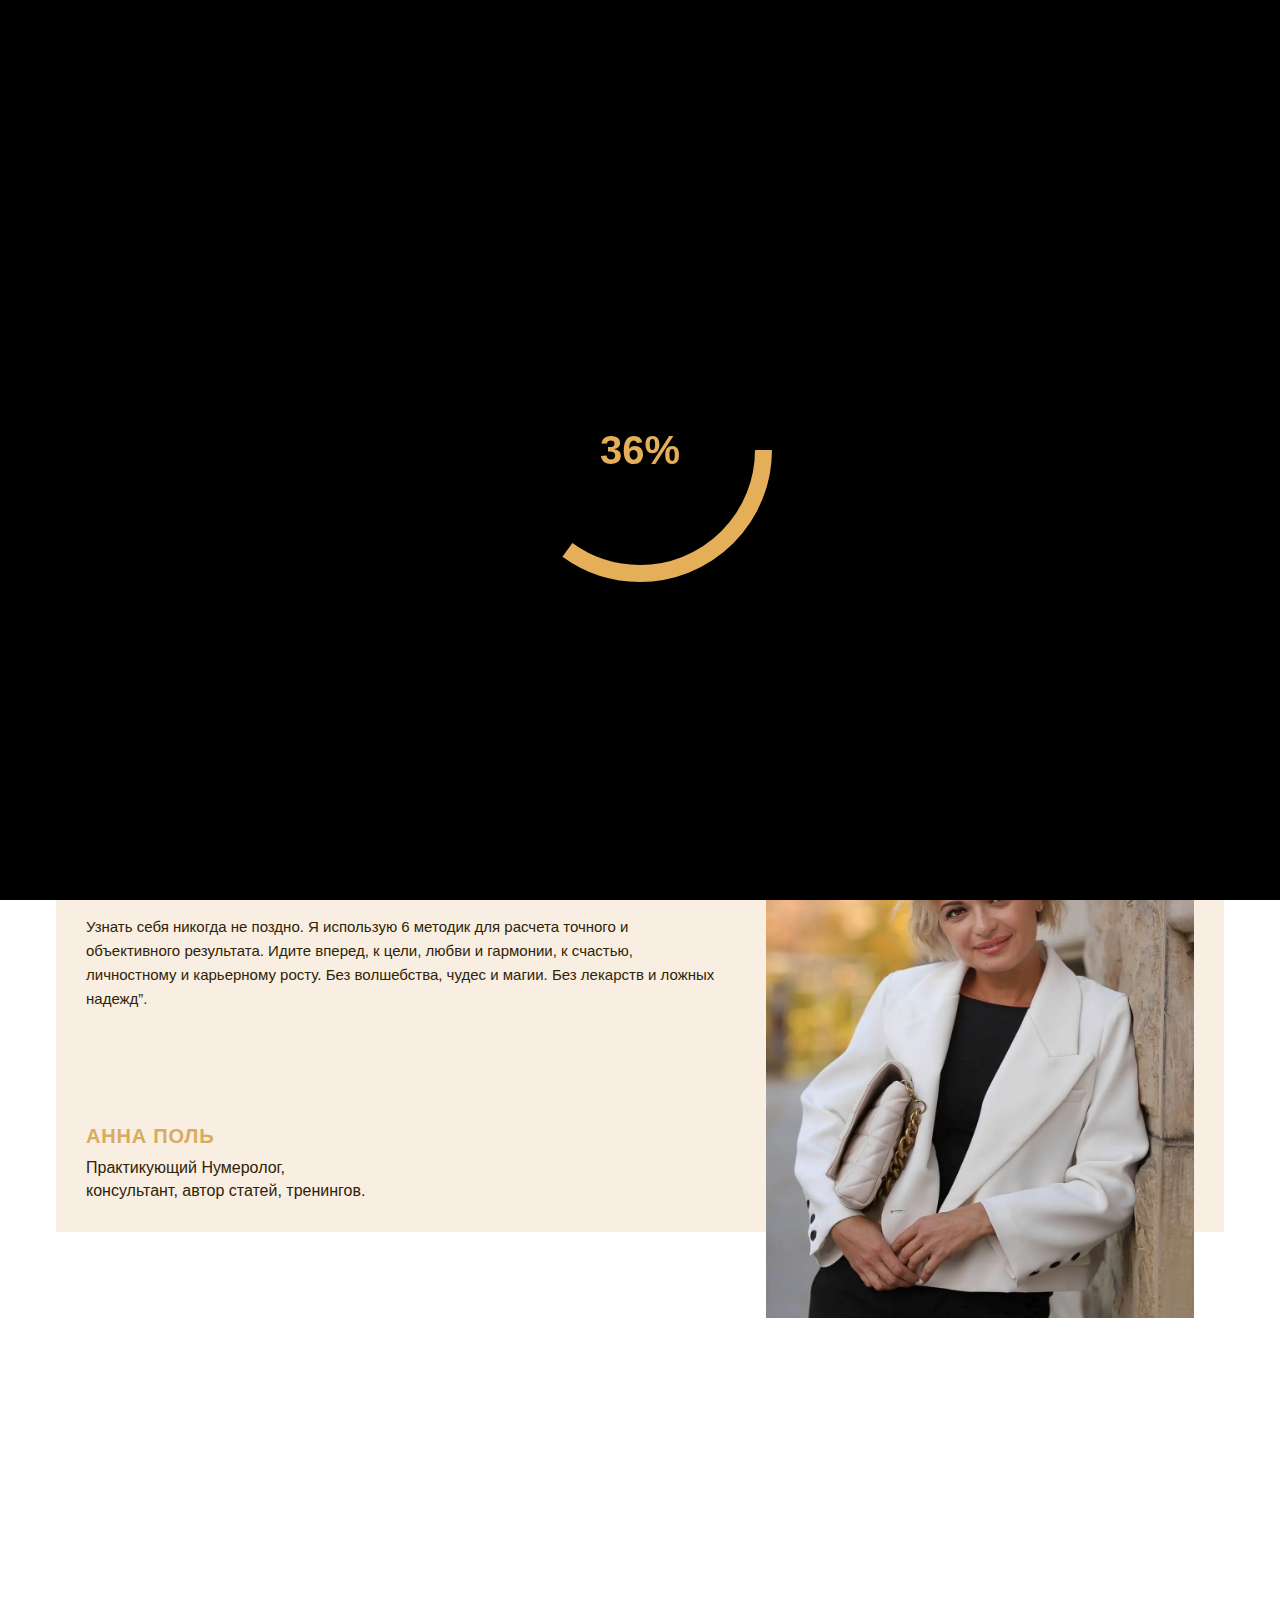
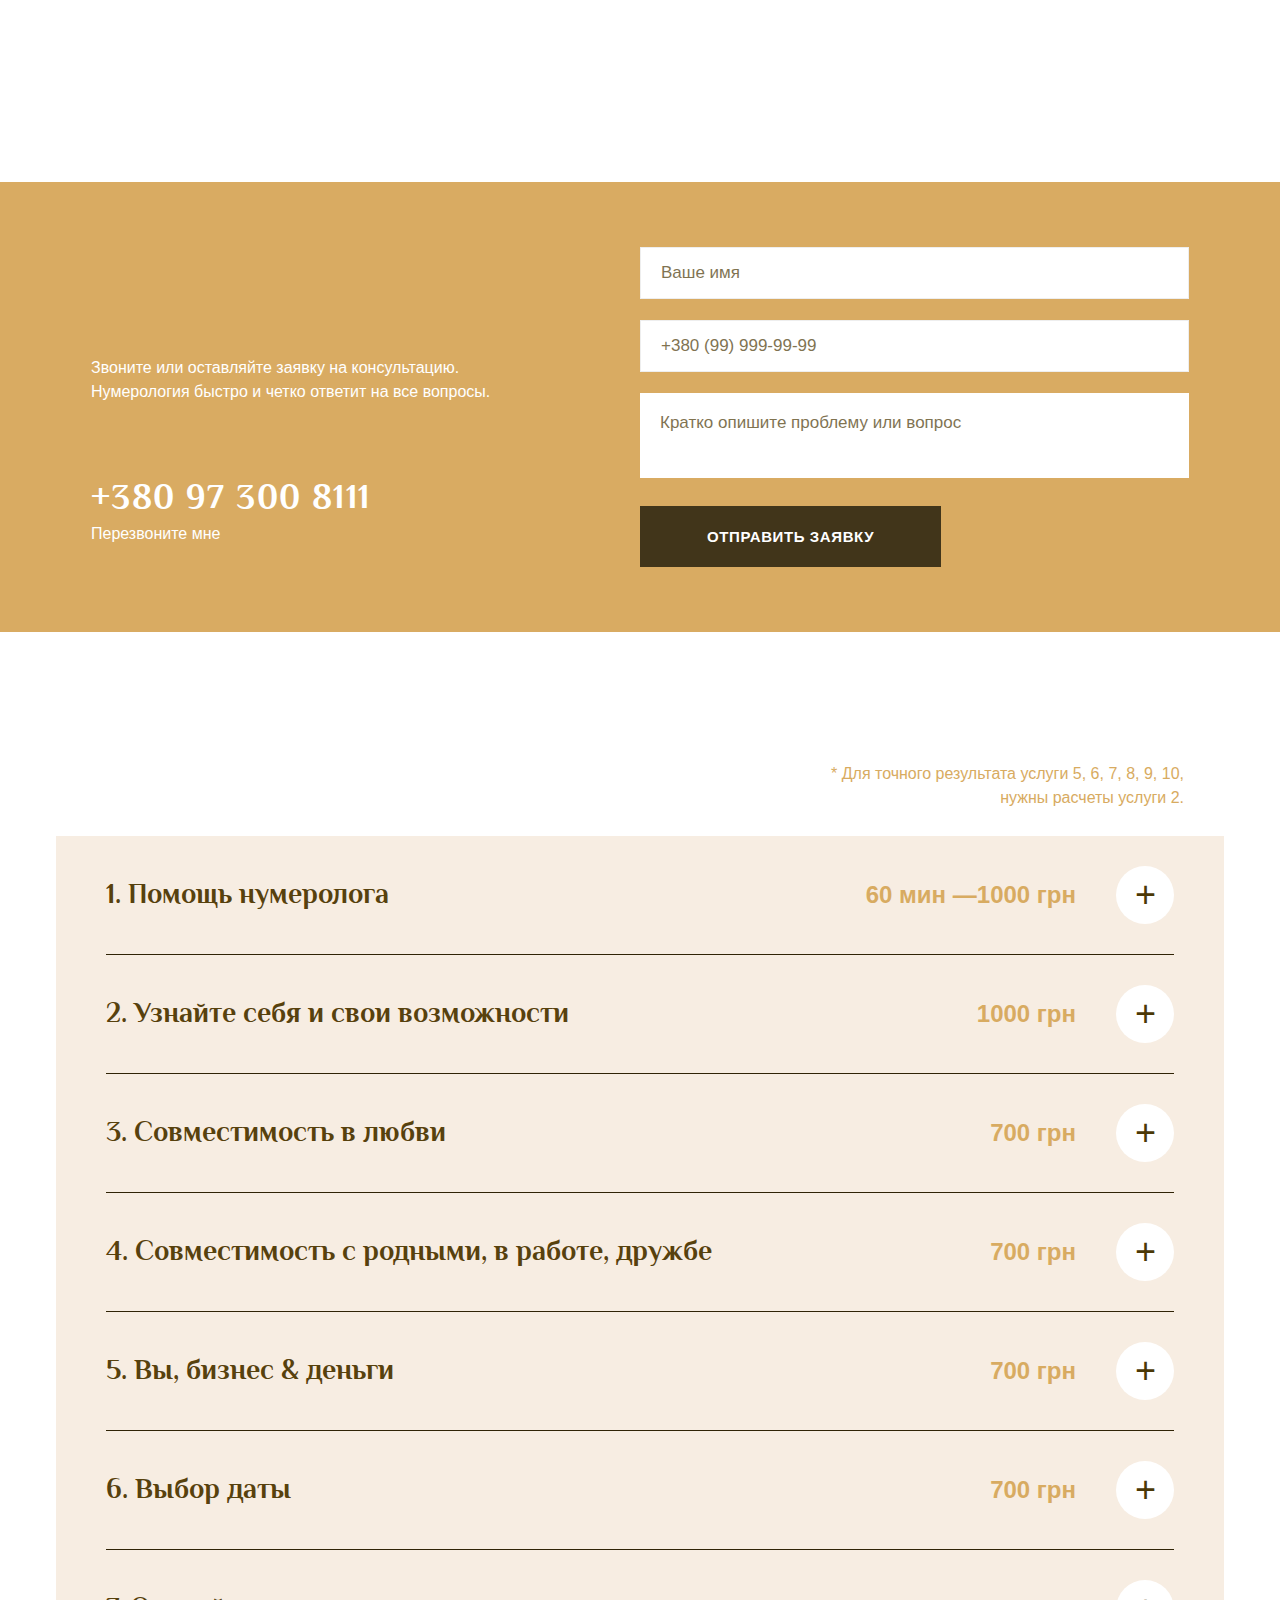
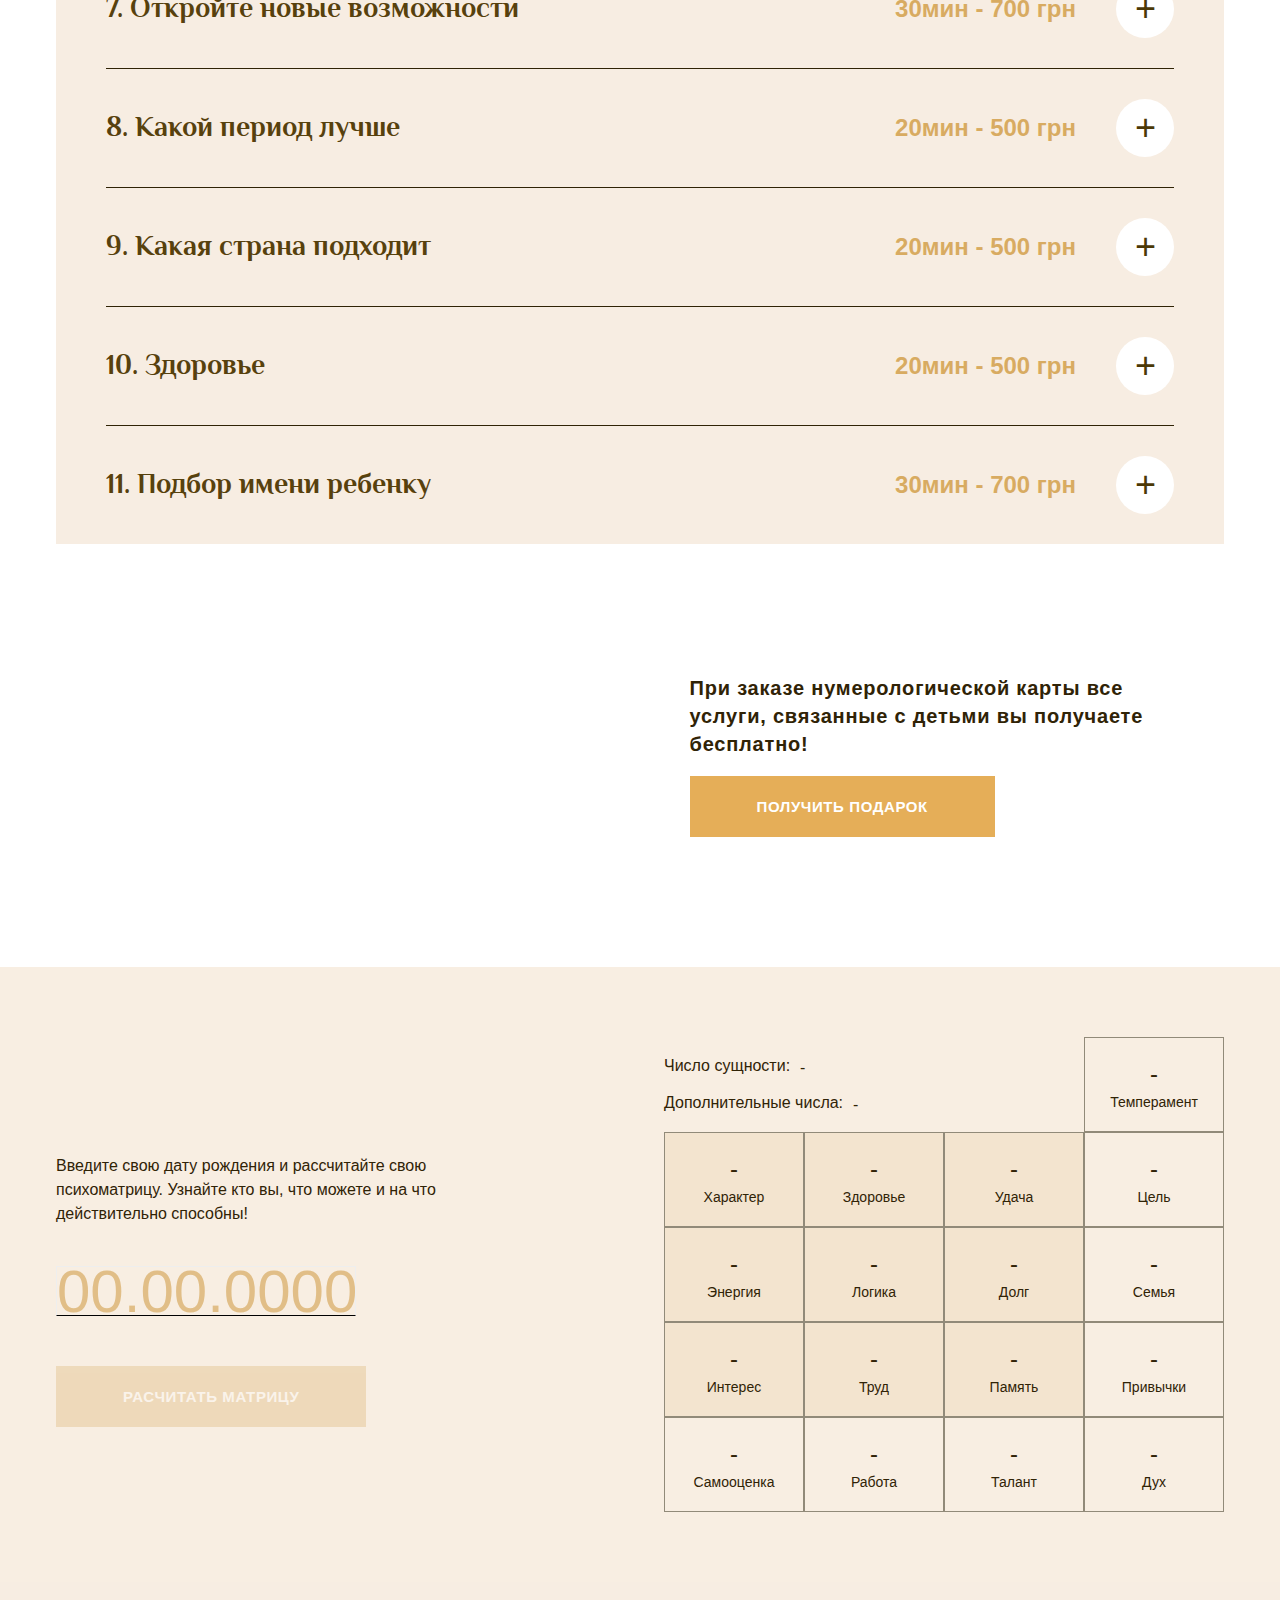
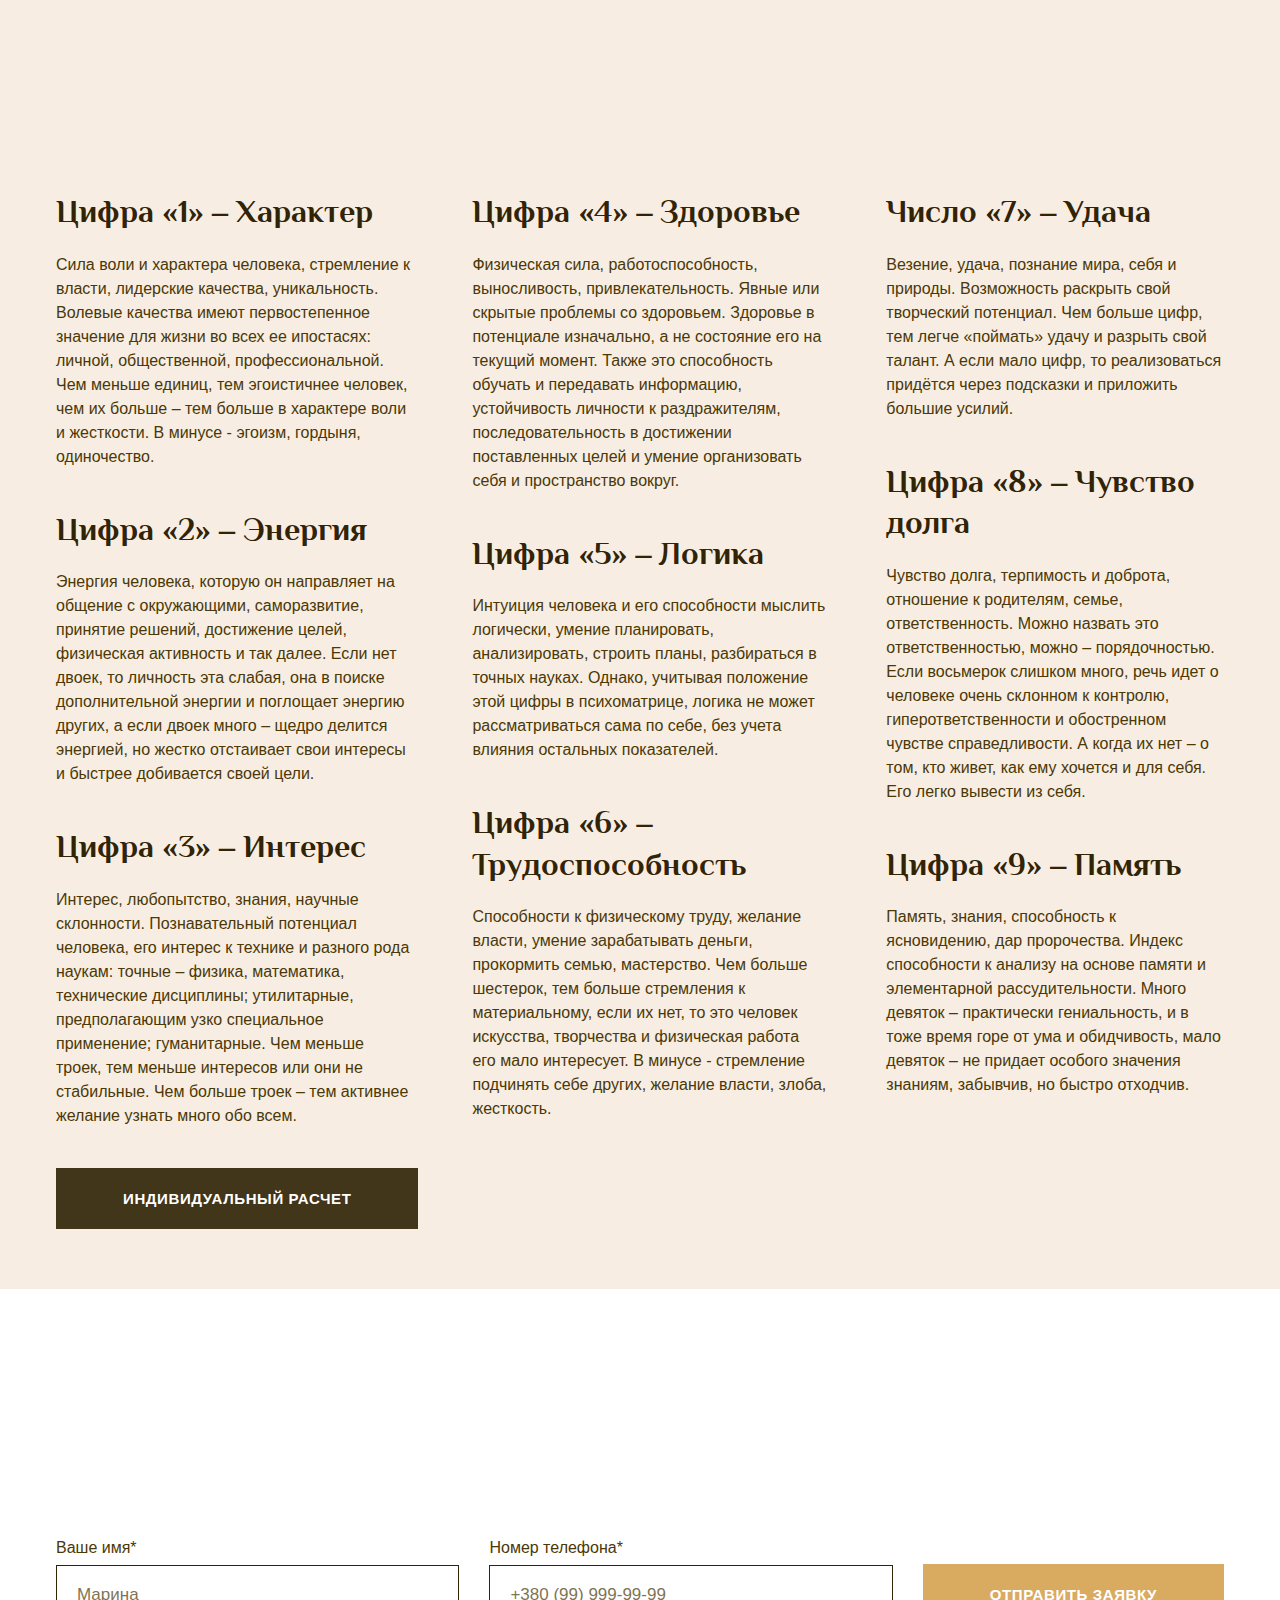
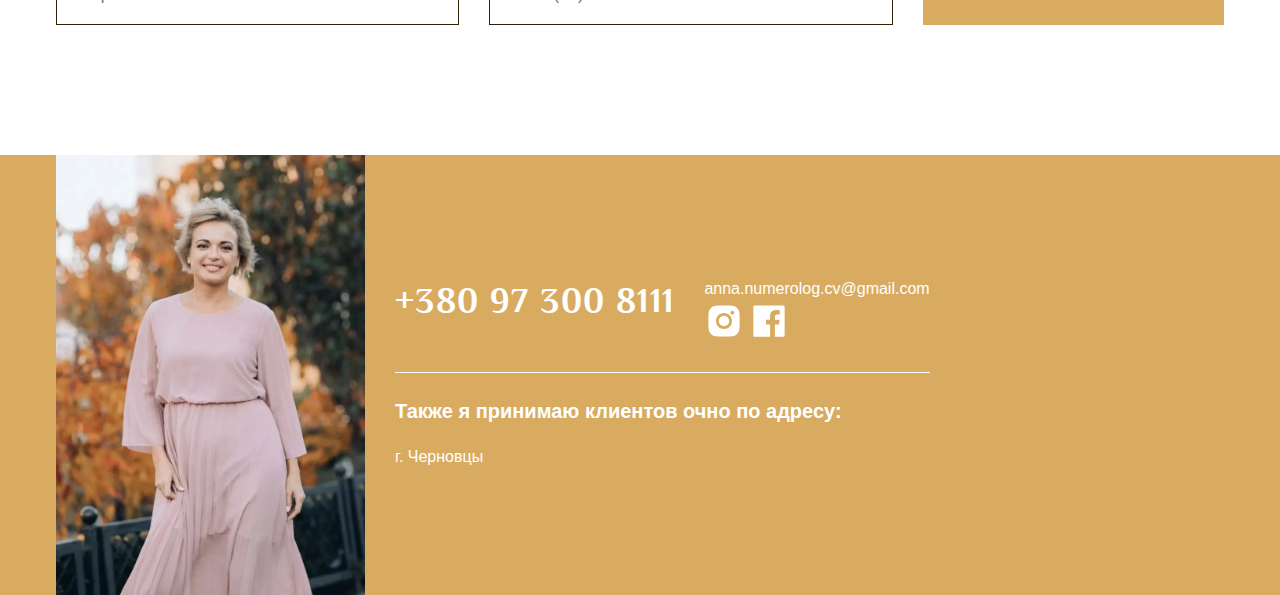
==== commit fc60508a: "comit" ====
--- a/index.html
+++ b/index.html
@@ -6,7 +6,7 @@
 	<meta charset="UTF-8">
 	<meta name="format-detection" content="telephone=no">
 	<!-- <style>body{opacity: 0;}</style> -->
-	<link rel="stylesheet" href="css/style.min.css?_v=20220609220344">
+	<link rel="stylesheet" href="css/style.min.css?_v=20220609221807">
 	<link rel="shortcut icon" href="favicon.ico">
 	<!-- <meta name="robots" content="noindex, nofollow"> -->
 	<meta name="viewport" content="width=device-width, initial-scale=1.0">
@@ -851,8 +851,8 @@
 			</div>
 		</div>
 	</div>
-	<script src="https://code.jquery.com/jquery-3.6.0.min.js?_v=20220609220344" integrity="sha256-/xUj+3OJU5yExlq6GSYGSHk7tPXikynS7ogEvDej/m4=" crossorigin="anonymous"></script>
-	<script src="js/app.min.js?_v=20220609220344"></script>
+	<script src="https://code.jquery.com/jquery-3.6.0.min.js?_v=20220609221807" integrity="sha256-/xUj+3OJU5yExlq6GSYGSHk7tPXikynS7ogEvDej/m4=" crossorigin="anonymous"></script>
+	<script src="js/app.min.js?_v=20220609221807"></script>
 </body>
 
 </html>--- a/css/style.min.css
+++ b/css/style.min.css
@@ -1 +1 @@
-@charset "UTF-8";@font-face{font-family:OpenSans;font-display:swap;src:url(../fonts/OpenSans-Light.woff2) format("woff2"),url(../fonts/OpenSans-Light.woff) format("woff");font-weight:300;font-style:normal}@font-face{font-family:OpenSans;font-display:swap;src:url(../fonts/OpenSans-Medium.woff2) format("woff2"),url(../fonts/OpenSans-Medium.woff) format("woff");font-weight:500;font-style:normal}@font-face{font-family:OpenSans;font-display:swap;src:url(../fonts/OpenSans-Regular.woff2) format("woff2"),url(../fonts/OpenSans-Regular.woff) format("woff");font-weight:400;font-style:normal}@font-face{font-family:OpenSans;font-display:swap;src:url(../fonts/OpenSans-SemiBold.woff2) format("woff2"),url(../fonts/OpenSans-SemiBold.woff) format("woff");font-weight:600;font-style:normal}@font-face{font-family:Philosopher;font-display:swap;src:url(../fonts/Philosopher-bold.woff2) format("woff2"),url(../fonts/Philosopher-bold.woff) format("woff");font-weight:700;font-style:normal}*{padding:0;margin:0;border:0}*,:after,:before{-webkit-box-sizing:border-box;box-sizing:border-box}body,html{height:100%;min-width:320px}body{font-family:"Open Sans",sans-serif;font-size:1rem;line-height:150%;color:#302306;font-weight:400;font-style:normal;-ms-text-size-adjust:100%;-moz-text-size-adjust:100%;-webkit-text-size-adjust:100%;-webkit-font-smoothing:antialiased;-moz-osx-font-smoothing:grayscale}button,input,textarea{font-family:"Open Sans",sans-serif;font-size:inherit}button{cursor:pointer;color:inherit;background-color:inherit}a{color:inherit}a:link,a:visited{text-decoration:none}a:hover{text-decoration:none}ul li{list-style:none}img{vertical-align:top}h1,h2,h3,h4,h5,h6{font-weight:inherit;font-size:inherit}.lock body{overflow:hidden;-ms-touch-action:none;touch-action:none}img{max-width:100%}.wrapper{min-height:100%;display:-webkit-box;display:-ms-flexbox;display:flex;-webkit-box-orient:vertical;-webkit-box-direction:normal;-ms-flex-direction:column;flex-direction:column;overflow:hidden}.wrapper>main{-webkit-box-flex:1;-ms-flex:1 1 auto;flex:1 1 auto}.wrapper>*{min-width:0}[class*=__container]{max-width:78.75rem;-webkit-box-sizing:content-box;box-sizing:content-box;margin:0 auto;padding:0 .9375rem}.form__row:not(:last-child){margin-bottom:1.3125rem}.button{display:-webkit-inline-box;display:-ms-inline-flexbox;display:inline-flex;-webkit-box-align:center;-ms-flex-align:center;align-items:center;-webkit-box-pack:center;-ms-flex-pack:center;justify-content:center;text-align:center;padding:20px 67px;font-size:15px;line-height:140%;font-weight:700;letter-spacing:.04em;text-transform:uppercase;color:#fff;background:#41351a;-webkit-transition:all .3s ease 0s;-o-transition:all .3s ease 0s;transition:all .3s ease 0s}.button._fw{width:100%}input[type=email],input[type=tel],input[type=text],textarea{-webkit-appearance:none;-moz-appearance:none;appearance:none}.input{border-radius:0!important;width:100%;display:block;padding:16px 20px;border:1px solid #eee}.input::-webkit-input-placeholder{font-size:17px;line-height:150%;color:#4b3806;font-weight:400;opacity:.7}.input::-moz-placeholder{font-size:17px;line-height:150%;color:#4b3806;font-weight:400;opacity:.7}.input:-ms-input-placeholder{font-size:17px;line-height:150%;color:#4b3806;font-weight:400;opacity:.7}.input::-ms-input-placeholder{font-size:17px;line-height:150%;color:#4b3806;font-weight:400;opacity:.7}.input::placeholder{font-size:17px;line-height:150%;color:#4b3806;font-weight:400;opacity:.7}.input._form-error{border:1px solid red}.consult__form-input,.popup__form-input{padding:20px 20px;border:1px solid #302306}textarea{width:100%;resize:none;padding:17px 20px;color:#4b3806;min-height:85px;font-weight:400}textarea::-webkit-input-placeholder{font-size:17px;line-height:150%;color:#4b3806;opacity:.7}textarea::-moz-placeholder{font-size:17px;line-height:150%;color:#4b3806;opacity:.7}textarea:-ms-input-placeholder{font-size:17px;line-height:150%;color:#4b3806;opacity:.7}textarea::-ms-input-placeholder{font-size:17px;line-height:150%;color:#4b3806;opacity:.7}textarea::placeholder{font-size:17px;line-height:150%;color:#4b3806;opacity:.7}body::after{content:"";background-color:rgba(0,0,0,.5);position:fixed;width:100%;height:100%;top:0;left:0;opacity:0;-webkit-transition:opacity .8s ease 0s;-o-transition:opacity .8s ease 0s;transition:opacity .8s ease 0s;pointer-events:none;z-index:149}.popup-show body::after{opacity:1}.popup{position:fixed;top:0;left:0;bottom:0;right:0;padding:30px 10px;-webkit-transition:visibility .8s ease 0s;-o-transition:visibility .8s ease 0s;transition:visibility .8s ease 0s;visibility:hidden;pointer-events:none}.popup_show{z-index:150;visibility:visible;overflow:auto;pointer-events:auto}.popup_show .popup__content{visibility:visible;-webkit-transform:scale(1);-ms-transform:scale(1);transform:scale(1)}.popup__wrapper{display:-webkit-box;display:-ms-flexbox;display:flex;-webkit-box-orient:vertical;-webkit-box-direction:normal;-ms-flex-direction:column;flex-direction:column;-webkit-box-align:center;-ms-flex-align:center;align-items:center;min-height:100%;-webkit-box-flex:1;-ms-flex:1 1 auto;flex:1 1 auto;width:100%;display:flex;-webkit-box-pack:center;-ms-flex-pack:center;justify-content:center;align-items:center}.popup__content{position:relative;visibility:hidden;-webkit-transform:scale(0);-ms-transform:scale(0);transform:scale(0);-webkit-transition:-webkit-transform .3s ease 0s;transition:-webkit-transform .3s ease 0s;-o-transition:transform .3s ease 0s;transition:transform .3s ease 0s;transition:transform .3s ease 0s,-webkit-transform .3s ease 0s;background-color:#fff;padding:20px;padding-top:150px;width:100%;max-width:560px}.lock .popup__content{visibility:visible}.popup__close{font-size:2.625rem;position:absolute;top:-50px;right:0;z-index:1;background-color:transparent;-webkit-transform:rotate(45deg);-ms-transform:rotate(45deg);transform:rotate(45deg);color:#fff}.popup__bg{position:absolute;top:0;left:0;width:100%;height:125px;background-size:cover;background-repeat:no-repeat;background-position:center}.popup__title{font-family:Philosopher;font-size:42px;line-height:1.2;text-align:center;color:#4b3806;margin-bottom:.625rem}.popup__text{font-size:18px;line-height:1.3;font-weight:500;color:#302306;text-align:center;margin-bottom:.9375rem}.popup__form-button{background-color:#d8ab61;border-radius:5px;width:100%}.no-webp .popup-1 .popup__bg{background-image:url(../img/popup/bg-1.png)}.no-webp .popup-2 .popup__bg{background-image:url(../img/popup/bg-2.png)}.no-webp .popup-3 .popup__bg{background-image:url(../img/popup/bg-3.png)}[class*=-ibg]{position:relative}[class*=-ibg] img{position:absolute;width:100%;height:100%;top:0;left:0;-o-object-fit:cover;object-fit:cover}[class*=-ibg_contain] img{-o-object-fit:contain;object-fit:contain}.section{position:relative}.section__title{font-family:Philosopher;font-weight:700;letter-spacing:.07em;text-transform:uppercase;color:#302306;opacity:0;-webkit-transform:translateX(-100%);-ms-transform:translateX(-100%);transform:translateX(-100%);margin-bottom:1.75rem}.list__item{display:-webkit-box;display:-ms-flexbox;display:flex;-webkit-box-align:center;-ms-flex-align:center;align-items:center;-webkit-column-break-inside:avoid;-moz-column-break-inside:avoid;break-inside:avoid;max-width:520px;opacity:0;-webkit-transform:translateX(-100%);-ms-transform:translateX(-100%);transform:translateX(-100%)}.list__item:not(:last-child){margin-bottom:1.75rem}.list__item svg{-webkit-box-flex:0;-ms-flex:0 0 22px;flex:0 0 22px}.list__item span{font-size:20px;line-height:140%;font-weight:600;letter-spacing:.04em;color:#302306;margin-left:18px}._watcher-view .list__item{opacity:1;-webkit-transform:translateX(0);-ms-transform:translateX(0);transform:translateX(0);-webkit-transition:all .7s ease 0s;-o-transition:all .7s ease 0s;transition:all .7s ease 0s}._watcher-view .list__item:first-child{-webkit-transition-delay:.3s;-o-transition-delay:.3s;transition-delay:.3s}._watcher-view .list__item:nth-child(2){-webkit-transition-delay:.4s;-o-transition-delay:.4s;transition-delay:.4s}._watcher-view .list__item:nth-child(3){-webkit-transition-delay:.5s;-o-transition-delay:.5s;transition-delay:.5s}._watcher-view .list__item:nth-child(4){-webkit-transition-delay:.6s;-o-transition-delay:.6s;transition-delay:.6s}._watcher-view .list__item:nth-child(5){-webkit-transition-delay:.7s;-o-transition-delay:.7s;transition-delay:.7s}._watcher-view .list__item:nth-child(6){-webkit-transition-delay:.8s;-o-transition-delay:.8s;transition-delay:.8s}._watcher-view .section__title{opacity:1;-webkit-transform:translateX(0);-ms-transform:translateX(0);transform:translateX(0);-webkit-transition:all .7s ease .4s;-o-transition:all .7s ease .4s;transition:all .7s ease .4s}.dws-progress-bar{position:absolute;top:50%;left:50%;-webkit-transform:translate(-50%,-50%);-ms-transform:translate(-50%,-50%);transform:translate(-50%,-50%);z-index:1000}.progress-percentage{position:absolute;top:50%;left:50%;-webkit-transform:translate(-50%,-50%);-ms-transform:translate(-50%,-50%);transform:translate(-50%,-50%);font-size:40px;font-weight:700;color:#e5ae58}#preloader{position:fixed;left:0;top:0;right:0;bottom:0;z-index:1000;background:#000}.header{position:fixed;top:0;left:0;width:100%;padding:20px 0;z-index:100}.header._header-scroll{background-color:#fff}.header__container{display:-webkit-box;display:-ms-flexbox;display:flex;-webkit-box-align:center;-ms-flex-align:center;align-items:center;-webkit-box-pack:justify;-ms-flex-pack:justify;justify-content:space-between}.menu-open .menu__body{right:0}.menu__link{font-size:15px;line-height:140%;font-weight:500;color:#1c1514;-webkit-transition:color .3s ease 0s;-o-transition:color .3s ease 0s;transition:color .3s ease 0s}.menu__link:hover{color:#d8ab61}.lang__item{position:relative;font-size:15px;line-height:140%;text-transform:uppercase;color:#1c1514;-webkit-transition:color .3s ease 0s;-o-transition:color .3s ease 0s;transition:color .3s ease 0s}.lang__item:hover{color:#d8ab61}.lang__item-active{font-weight:700}.icon-menu{display:none}.intro{position:relative;padding-top:130px;background-color:#f7ede2}.intro__body{display:-webkit-box;display:-ms-flexbox;display:flex}.intro__img{position:relative}.intro__img img{position:absolute;top:0;left:0;width:100%;height:100%;-o-object-fit:cover;object-fit:cover}.intro__content{position:relative}.intro__title{font-family:Philosopher;font-weight:700;line-height:1.05;letter-spacing:.07em;text-transform:uppercase}.intro__title span{display:block;color:#d9ab62}.intro__text{max-width:410px;line-height:1.4;font-weight:500}.intro__return{display:-webkit-box;display:-ms-flexbox;display:flex;-webkit-box-align:center;-ms-flex-align:center;align-items:center;color:#948462}.intro__return svg{margin-right:9px}.intro__help{position:absolute;width:236px;height:236px;border-radius:50%;background:#d9ab62;display:-webkit-box;display:-ms-flexbox;display:flex;-webkit-box-align:center;-ms-flex-align:center;align-items:center;-webkit-box-pack:center;-ms-flex-pack:center;justify-content:center;font-weight:700;line-height:140%;text-align:center;letter-spacing:.04em;text-transform:uppercase;color:#fff;-webkit-transition:-webkit-transform .3s ease 0s;transition:-webkit-transform .3s ease 0s;-o-transition:transform .3s ease 0s;transition:transform .3s ease 0s;transition:transform .3s ease 0s,-webkit-transform .3s ease 0s;-webkit-animation:pulse 3s linear infinite;animation:pulse 3s linear infinite}.intro__help:hover{-webkit-transform:scale(1.05);-ms-transform:scale(1.05);transform:scale(1.05)}@-webkit-keyframes pulse{0%{-webkit-transform:scale(1);transform:scale(1)}70%{-webkit-transform:scale(1.1);transform:scale(1.1)}100%{-webkit-transform:scale(1);transform:scale(1)}}@keyframes pulse{0%{-webkit-transform:scale(1);transform:scale(1)}70%{-webkit-transform:scale(1.1);transform:scale(1.1)}100%{-webkit-transform:scale(1);transform:scale(1)}}.about__body{background:#f8eee2}.about__content{position:relative;padding-top:30px}.about__desc{font-size:17px;color:#302306}.about__author h4{font-size:20px;line-height:140%;font-weight:600;letter-spacing:.04em;text-transform:uppercase;color:#d8ab61;margin-bottom:.4375rem}.about__author p{font-size:16px;line-height:140%;color:#302306}.feedback{background:#d9ab62}.feedback__content{color:#fff}.feedback__title{color:#fff;margin-bottom:1.25rem;opacity:0;-webkit-transform:translateX(-100%);-ms-transform:translateX(-100%);transform:translateX(-100%)}.feedback__phone{font-family:Philosopher,sans-serif;font-size:35px;line-height:140%;font-weight:700;letter-spacing:.04em;text-transform:uppercase}.feedback__link{display:block;-webkit-text-decoration-line:underline;text-decoration-line:underline}.services__container{max-width:81.25rem}.services__title{margin-bottom:20px;opacity:0;-webkit-transform:translateX(-100%);-ms-transform:translateX(-100%);transform:translateX(-100%)}.services__head{margin-bottom:1.625rem}.services__text{color:#d8ab61}.services__acordion{background-color:#f7ede2;padding:0 50px}.services__acordion-item:not(:last-child){border-bottom:1px solid #302306}.acordion-item__title{position:relative;width:100%;text-align:left}.acordion-item__title span{font-family:Philosopher,Arial,sans-serif;font-size:32px;line-height:1.4;font-weight:700;color:#57410d}.acordion-item__title._spoller-active .acordion-item__icon{-webkit-transform:rotate(45deg);-ms-transform:rotate(45deg);transform:rotate(45deg);background-color:#d8ab61;color:#fff}.acordion-item__icon{height:58px;width:58px;border-radius:50%;display:-webkit-box;display:-ms-flexbox;display:flex;-webkit-box-align:center;-ms-flex-align:center;align-items:center;-webkit-box-pack:center;-ms-flex-pack:center;justify-content:center;font-size:36px;font-weight:300;color:#4b3806;background-color:#fff;-webkit-transition:-webkit-transform .4s ease 0s;transition:-webkit-transform .4s ease 0s;-o-transition:transform .4s ease 0s;transition:transform .4s ease 0s;transition:transform .4s ease 0s,-webkit-transform .4s ease 0s}.acordion-item__price{font-size:24px;line-height:1.4;font-weight:700;color:#d8ab61;margin-right:40px;margin-left:auto}.acordion-item__content{display:-webkit-box;display:-ms-flexbox;display:flex;-webkit-box-orient:vertical;-webkit-box-direction:normal;-ms-flex-direction:column;flex-direction:column;-webkit-box-align:start;-ms-flex-align:start;align-items:flex-start;padding-bottom:40px}.acordion-item__button{margin-top:20px}.acordion-item__inner{display:-webkit-box;display:-ms-flexbox;display:flex;-webkit-box-pack:justify;-ms-flex-pack:justify;justify-content:space-between}.acordion-item__group:not(:last-child){margin-right:80px}.acordion-item__group h4{font-size:20px;line-height:1.55;font-weight:600;color:#4b3806;margin-bottom:1.25rem}.acordion-item__list li{position:relative;padding-left:15px;font-weight:500;color:#4b3806}.acordion-item__list li:not(:last-child){margin-bottom:.25rem}.acordion-item__list li::before{content:"";position:absolute;top:8px;left:0;width:6px;height:6px;border-radius:50%;background-color:#302306}.gift__title{margin-bottom:0;max-width:410px;opacity:0;-webkit-transform:translateX(-100%);-ms-transform:translateX(-100%);transform:translateX(-100%)}.gift__group{max-width:460px}.gift__text{font-size:20px;line-height:140%;font-weight:600;letter-spacing:.04em;color:#302306;margin-bottom:1.125rem}.gift__button{background:#e5ae58;color:#fff}.gift__button:hover{background:#41351a}.meanings{background-color:#f7ede2}.meanings__title{max-width:500px;margin-bottom:2.5rem}.meanings__body{margin-bottom:2.5rem}.meanings__item-title{font-family:Philosopher;font-size:32px;line-height:130%;font-weight:700;margin-bottom:1.25rem}.meanings__item-desc{font-size:16px;font-weight:500;color:#4b3806}.consult__form{width:100%}.consult__form-button{background:#d8ab61;color:#fff}.consult__form-button:hover{background-color:#302306}.consult__form-row,.popup__form-row{-webkit-box-flex:1;-ms-flex:1;flex:1}.consult__form-row label,.popup__form-row label{display:inline-block;font-weight:400;color:#4b3806;margin-bottom:.3125rem}.contacts{background-color:#d8ab61;margin-bottom:0}.contacts__body{display:-webkit-box;display:-ms-flexbox;display:flex;color:#fff}.contacts__img img{width:100%;height:100%;-o-object-fit:cover;object-fit:cover}.contacts__title{color:#fff}.contacts__item:not(:last-child){border-bottom:1px solid #fff}.contacts__item p{font-size:20px;line-height:1.4;font-weight:700;color:#fff;margin-bottom:1.25rem}.contacts__item-phone{font-family:Philosopher,sans-serif;font-size:35px;line-height:140%;font-weight:700;letter-spacing:.04em;text-transform:uppercase;margin-right:30px}.contacts__item-email,.contacts__item-location,.contacts__item-phone{position:relative;-webkit-transition:all .3s ease 0s;-o-transition:all .3s ease 0s;transition:all .3s ease 0s}.contacts__item-email::before,.contacts__item-location::before,.contacts__item-phone::before{content:"";position:absolute;bottom:-2px;left:0;width:0;height:1px;background-color:#302306;-webkit-transition:all .3s ease 0s;-o-transition:all .3s ease 0s;transition:all .3s ease 0s}.contacts__item-email:hover,.contacts__item-location:hover,.contacts__item-phone:hover{color:#302306}.contacts__item-email:hover::before,.contacts__item-location:hover::before,.contacts__item-phone:hover::before{width:100%}.contacts__item-location{font-weight:400}.contacts__social-link svg{width:40px;height:40px;fill:#fff}.matrix{background-color:#f8eee2;margin-bottom:0!important}.matrix__body{display:-webkit-box;display:-ms-flexbox;display:flex}.matrix__text{max-width:453px;font-weight:500;margin-bottom:2.5rem}.matrix__result{display:-webkit-box;display:-ms-flexbox;display:flex;-ms-flex-wrap:wrap;flex-wrap:wrap}.matrix__result-group{-webkit-box-flex:0;-ms-flex:0 0 100%;flex:0 0 100%;display:-webkit-box;display:-ms-flexbox;display:flex;-webkit-box-pack:center;-ms-flex-pack:center;justify-content:center;-webkit-box-orient:vertical;-webkit-box-direction:normal;-ms-flex-direction:column;flex-direction:column}.matrix__result-group-item{display:-webkit-box;display:-ms-flexbox;display:flex;-webkit-box-align:center;-ms-flex-align:center;align-items:center}.matrix__result-group-item:not(:last-child){margin-bottom:.625rem}.matrix__item{-webkit-box-flex:0;-ms-flex:0 1 140px;flex:0 1 140px;height:95px;display:-webkit-box;display:-ms-flexbox;display:flex;-webkit-box-orient:vertical;-webkit-box-direction:normal;-ms-flex-direction:column;flex-direction:column;-webkit-box-align:center;-ms-flex-align:center;align-items:center;-webkit-box-pack:center;-ms-flex-pack:center;justify-content:center;border:1px solid #918a79;font-size:14px;line-height:1.5;font-weight:500;color:#302306}.matrix__item span{font-size:24px}.matrix__item-add,.matrix__item-sush{margin:0 10px}.matrix__input{background-color:transparent;padding:0;height:50px;border-bottom:1px solid #000;max-width:300px;font-size:60px;line-height:1;outline:1px solid transparent;margin-bottom:3.125rem;color:#d8ab61}.matrix__input::-webkit-input-placeholder{font-size:60px;padding:0;color:#d8ab61;line-height:1}.matrix__input::-moz-placeholder{font-size:60px;padding:0;color:#d8ab61;line-height:1}.matrix__input:-ms-input-placeholder{font-size:60px;padding:0;color:#d8ab61;line-height:1}.matrix__input::-ms-input-placeholder{font-size:60px;padding:0;color:#d8ab61;line-height:1}.matrix__input::placeholder{font-size:60px;padding:0;color:#d8ab61;line-height:1}.matrix__button{background:#d8ab61}.additionnumb,.sush{font-size:1.5rem;font-weight:500}.birthday-btn{cursor:pointer;opacity:1;-webkit-transition:all .3s ease-in-out;-o-transition:all .3s ease-in-out;transition:all .3s ease-in-out}.block-btn{pointer-events:none;opacity:.3}.copymatrix{opacity:0;pointer-events:none;cursor:pointer}.copymatrix.showicon{opacity:1;pointer-events:auto}@media (min-width:47.99875em){[class*=__container]{padding:0 3.5rem}.popup__form-row:not(:last-child){margin-bottom:1.875rem!important}.section{margin-bottom:8.125rem}.list{-webkit-columns:2;-moz-columns:2;columns:2}.header__container{padding-left:16px;padding-right:16px}.header__social{display:none}.menu__list{display:-webkit-box;display:-ms-flexbox;display:flex;-webkit-box-align:center;-ms-flex-align:center;align-items:center}.menu__item:not(:last-child){margin-right:30px}.menu__inst{display:none}.menu__tel{display:none}.intro__help{top:80%;right:30px}.about{margin-bottom:10.3125rem}.about__body{display:-webkit-box;display:-ms-flexbox;display:flex;-webkit-box-pack:justify;-ms-flex-pack:justify;justify-content:space-between;padding-left:56px}.about__content{padding-right:40px}.feedback{padding:50px 0}.feedback__body{display:-webkit-box;display:-ms-flexbox;display:flex}.feedback__body>*{-webkit-box-flex:0;-ms-flex:0 0 50%;flex:0 0 50%}.feedback__text{margin-bottom:4.3125rem}.gift__body{display:-webkit-box;display:-ms-flexbox;display:flex;-webkit-box-align:center;-ms-flex-align:center;align-items:center;-ms-flex-pack:distribute;justify-content:space-around;width:100%}.meanings{padding-top:80px;padding-bottom:60px}.consult__form{display:-webkit-box;display:-ms-flexbox;display:flex;-webkit-box-align:end;-ms-flex-align:end;align-items:flex-end;-webkit-box-pack:justify;-ms-flex-pack:justify;justify-content:space-between;gap:30px}.consult__form-row,.popup__form-row{margin-bottom:0!important}.contacts__img{-webkit-box-flex:0;-ms-flex:0 0 309px;flex:0 0 309px;height:440px;margin-right:30px}.contacts__content{padding-top:50px;padding-bottom:50px}.matrix__left{margin-right:40px}.matrix__result-group{-webkit-box-flex:0;-ms-flex:0 0 calc(100% - 140px);flex:0 0 calc(100% - 140px)}}@media (min-width:61.99875em){.section__title{font-size:34px;line-height:1.31}.list{margin-bottom:10.3125rem}.df{display:-webkit-box;display:-ms-flexbox;display:flex}.menu__item:not(:last-child){margin-right:40px}.lang__item:first-child{margin-right:12px}.lang__item:not(:last-child)::after{content:"";position:absolute;top:0;right:-9px;width:1px;height:100%;background-color:#1c1514}.intro__content{padding-top:60px}.intro__text{margin-bottom:1.625rem}.intro__return{font-size:15px;line-height:140%;color:#948462}.about__body{padding:30px}.about__author{position:absolute;bottom:0;left:0}.feedback{padding:65px 35px}.feedback__text{max-width:410px}.services__title{margin-bottom:0}.services__head{display:-webkit-box;display:-ms-flexbox;display:flex;-webkit-box-pack:justify;-ms-flex-pack:justify;justify-content:space-between;-webkit-box-align:end;-ms-flex-align:end;align-items:flex-end;padding:0 40px}.services__text{text-align:right}.acordion-item__title{display:-webkit-box;display:-ms-flexbox;display:flex;-webkit-box-align:center;-ms-flex-align:center;align-items:center;-webkit-box-pack:justify;-ms-flex-pack:justify;justify-content:space-between;padding:30px 0}.meanings__body{display:-webkit-box;display:-ms-flexbox;display:flex}.meanings__col:not(:last-child){margin-right:60px}.meanings__item:not(:last-child){margin-bottom:2.5rem}.contacts__item:first-child{padding-bottom:24px;margin-bottom:1.5rem}.matrix{padding:70px 0}.matrix__right{-webkit-box-flex:0;-ms-flex:0 0 560px;flex:0 0 560px}}@media (min-width:80.625em){.section{margin-bottom:10.3125rem}.section__title{font-size:48px;line-height:130%}.intro{min-height:644px;margin-bottom:12.75rem}.intro__img{-webkit-box-flex:0;-ms-flex:0 0 460px;flex:0 0 460px;width:460px;height:597px;margin-right:100px;margin-bottom:-119px}.intro__title{font-size:89px;margin-bottom:1.625rem}.intro__help{bottom:-118px;right:0}.about__body{padding:50px}.about__img{-webkit-box-flex:0;-ms-flex:0 0 513px;flex:0 0 513px;height:659px;margin-left:87px;margin-bottom:-8.375rem}.consult{margin-bottom:14.375rem}.contacts__img{-webkit-box-flex:0;-ms-flex:0 0 500px;flex:0 0 500px;height:460px;margin-right:50px;margin-top:-100px}.matrix{padding:70px}}@media (max-width:80.625em){.intro__help{font-size:12px;width:170px;height:170px;top:110%;right:0}.acordion-item__title span{font-size:1.75rem}}@media (max-width:61.99875em){.section__title{font-size:32px;line-height:1.21}.list{margin-bottom:6.5625rem}.intro{margin-bottom:5rem}.intro__body{-webkit-box-orient:vertical;-webkit-box-direction:reverse;-ms-flex-direction:column-reverse;flex-direction:column-reverse}.intro__img{height:313px;width:calc(100% + 32px);margin-left:-16px}.intro__title{font-size:48px;margin-bottom:1.125rem}.intro__text{font-size:15px;line-height:1.4;margin-bottom:1.125rem}.intro__return{font-size:14px;line-height:140%}.about__author h4{font-size:1.125rem}.services__text br{display:none}.services__acordion{padding:0 16px}.acordion-item__title{padding:20px 0;padding-right:50px}.acordion-item__title span{font-size:1.25rem}.acordion-item__icon{position:absolute;top:50%;right:0;margin-top:-20px;width:40px;height:40px;font-size:1.125rem}.acordion-item__price{font-size:1rem;margin-top:10px}.gift__text{font-size:.9375rem;font-weight:500}.meanings__item:not(:last-child){margin-bottom:1.625rem}.contacts__item{margin-bottom:1.5rem}.contacts__item-phone{font-size:1.75rem}.matrix{padding:40px 0}.matrix__body{-webkit-box-orient:vertical;-webkit-box-direction:normal;-ms-flex-direction:column;flex-direction:column}.matrix__left{margin-bottom:2.5rem}.matrix__right{max-width:560px;-webkit-box-flex:0;-ms-flex:0 0 470px;flex:0 0 470px}}@media (max-width:47.99875em){.input::-webkit-input-placeholder{font-size:15px}.input::-moz-placeholder{font-size:15px}.input:-ms-input-placeholder{font-size:15px}.input::-ms-input-placeholder{font-size:15px}.input::placeholder{font-size:15px}textarea::-webkit-input-placeholder{font-size:15px}textarea::-moz-placeholder{font-size:15px}textarea:-ms-input-placeholder{font-size:15px}textarea::-ms-input-placeholder{font-size:15px}textarea::placeholder{font-size:15px}.section{margin-bottom:6.25rem}.list__item span{font-size:17px;font-weight:500}.header{padding:10px 0}.menu__body{position:fixed;top:0;right:-150%;width:360px;height:100%;background-color:#d8ab61;padding:92px 25px 25px;-webkit-transition:all .3s ease 0s;-o-transition:all .3s ease 0s;transition:all .3s ease 0s}.menu__list{margin-bottom:100%}.menu__item:not(:last-child){margin-bottom:2.5rem}.menu__link{font-size:18px;font-weight:500;color:#fff}.menu__tel{color:#fff}.lang__item{color:#fff}.icon-menu{display:block;position:relative;width:1.875rem;height:1.125rem;cursor:pointer;z-index:5}.icon-menu span,.icon-menu::after,.icon-menu::before{content:"";-webkit-transition:all .3s ease 0s;-o-transition:all .3s ease 0s;transition:all .3s ease 0s;right:0;position:absolute;width:100%;height:.125rem;background-color:#000}.icon-menu::before{top:0}.icon-menu::after{bottom:0}.icon-menu span{top:calc(50% - .0625rem)}.menu-open .icon-menu::after,.menu-open .icon-menu::before{background-color:#fff}.menu-open .icon-menu span{width:0}.menu-open .icon-menu::before{top:calc(50% - .0625rem);-webkit-transform:rotate(-45deg);-ms-transform:rotate(-45deg);transform:rotate(-45deg)}.menu-open .icon-menu::after{bottom:calc(50% - .0625rem);-webkit-transform:rotate(45deg);-ms-transform:rotate(45deg);transform:rotate(45deg)}.intro__content{margin-bottom:10rem}.about{margin-bottom:18.75rem}.about__body{padding:16px;width:calc(100% + 32px);margin-left:-16px}.about__img{width:250px;height:310px;margin-bottom:-250px;margin-left:auto}.about__desc{margin-bottom:1.75rem}.about__author{margin-bottom:1.5625rem}.feedback{padding-top:40px;padding-bottom:140px}.feedback__text{margin-bottom:1.875rem}.feedback__phone{font-size:1.75rem;position:absolute;bottom:50px;left:16px}.feedback__link{position:absolute;bottom:30px;left:16px}.gift__title{margin-bottom:1.25rem}.meanings{padding-top:40px;padding-bottom:40px}.meanings__title{font-size:1.875rem}.meanings__item-title{font-size:1.75rem}.consult__title{font-size:1.75rem}.consult__form-button{width:100%}.contacts{padding-top:50px}.contacts__body{-webkit-box-orient:vertical;-webkit-box-direction:reverse;-ms-flex-direction:column-reverse;flex-direction:column-reverse;max-width:414px;margin-left:auto;margin-right:auto}.contacts__img{width:calc(100% + 32px);margin-left:-16px;height:207px}.matrix__result-group{margin-bottom:1.25rem}.matrix__item{-webkit-box-flex:0;-ms-flex:0 1 110px;flex:0 1 110px;height:80px}}@media (max-width:29.99875em){.menu__body{width:100%}.acordion-item__button{padding-top:15px;padding-bottom:15px;width:100%}.gift__button{width:100%}.meanings__button{padding:20px 35px;width:100%}}@media (min-width:47.99875em) and (max-width:61.99875em){.lang{display:-webkit-box;display:-ms-flexbox;display:flex;-webkit-box-orient:vertical;-webkit-box-direction:normal;-ms-flex-direction:column;flex-direction:column;-webkit-box-align:center;-ms-flex-align:center;align-items:center}.lang__item:first-child{margin-bottom:4px}.lang__item:not(:last-child)::after{content:"";position:absolute;left:0;bottom:-2px;width:100%;height:1px;background-color:#1c1514}.intro__img{width:calc(100% + 112px);margin-left:-56px}.intro__content{margin-bottom:2.5rem}.about__container{padding:0}.about__img{-webkit-box-flex:0;-ms-flex:0 0 364px;flex:0 0 364px;width:364px;height:478px;margin-right:-70px;margin-bottom:-60px}.gift__title{font-size:2rem;-webkit-box-flex:0;-ms-flex:0 0 330px;flex:0 0 330px}.consult__form-button{padding:20px 30px}}@media (min-width:61.99875em) and (max-width:80.625em){.intro{min-height:534px;margin-bottom:12.75rem}.intro__img{-webkit-box-flex:0;-ms-flex:0 0 398px;flex:0 0 398px;width:398px;height:492px;margin-right:40px;margin-bottom:-119px}.intro__title{font-size:70px;letter-spacing:4.4px;margin-bottom:1.625rem}.about__img{-webkit-box-flex:0;-ms-flex:0 0 428px;flex:0 0 428px;width:428px;height:514px;margin-bottom:-80px}}@media (min-width:47.99875em) and (max-width:80.625em){.about__desc{font-size:15px;margin-bottom:1.75rem}}@media (any-hover:hover){.button:hover{-webkit-transform:scale(1.05);-ms-transform:scale(1.05);transform:scale(1.05)}}.webp .popup-1 .popup__bg{background-image:url(../img/popup/bg-1.webp)}.webp .popup-2 .popup__bg{background-image:url(../img/popup/bg-2.webp)}.webp .popup-3 .popup__bg{background-image:url(../img/popup/bg-3.webp)}+@charset "UTF-8";@font-face{font-family:OpenSans;font-display:swap;src:url(../fonts/OpenSans-Light.woff2) format("woff2"),url(../fonts/OpenSans-Light.woff) format("woff");font-weight:300;font-style:normal}@font-face{font-family:OpenSans;font-display:swap;src:url(../fonts/OpenSans-Medium.woff2) format("woff2"),url(../fonts/OpenSans-Medium.woff) format("woff");font-weight:500;font-style:normal}@font-face{font-family:OpenSans;font-display:swap;src:url(../fonts/OpenSans-Regular.woff2) format("woff2"),url(../fonts/OpenSans-Regular.woff) format("woff");font-weight:400;font-style:normal}@font-face{font-family:OpenSans;font-display:swap;src:url(../fonts/OpenSans-SemiBold.woff2) format("woff2"),url(../fonts/OpenSans-SemiBold.woff) format("woff");font-weight:600;font-style:normal}@font-face{font-family:Philosopher;font-display:swap;src:url(../fonts/Philosopher-bold.woff2) format("woff2"),url(../fonts/Philosopher-bold.woff) format("woff");font-weight:700;font-style:normal}*{padding:0;margin:0;border:0}*,:after,:before{-webkit-box-sizing:border-box;box-sizing:border-box}body,html{height:100%;min-width:320px}body{font-family:"Open Sans",sans-serif;font-size:1rem;line-height:150%;color:#302306;font-weight:400;font-style:normal;-ms-text-size-adjust:100%;-moz-text-size-adjust:100%;-webkit-text-size-adjust:100%;-webkit-font-smoothing:antialiased;-moz-osx-font-smoothing:grayscale}button,input,textarea{font-family:"Open Sans",sans-serif;font-size:inherit}button{cursor:pointer;color:inherit;background-color:inherit}a{color:inherit}a:link,a:visited{text-decoration:none}a:hover{text-decoration:none}ul li{list-style:none}img{vertical-align:top}h1,h2,h3,h4,h5,h6{font-weight:inherit;font-size:inherit}.lock body{overflow:hidden;-ms-touch-action:none;touch-action:none}img{max-width:100%}.wrapper{min-height:100%;display:-webkit-box;display:-ms-flexbox;display:flex;-webkit-box-orient:vertical;-webkit-box-direction:normal;-ms-flex-direction:column;flex-direction:column;overflow:hidden}.wrapper>main{-webkit-box-flex:1;-ms-flex:1 1 auto;flex:1 1 auto}.wrapper>*{min-width:0}[class*=__container]{max-width:78.75rem;-webkit-box-sizing:content-box;box-sizing:content-box;margin:0 auto;padding:0 .9375rem}.form__row:not(:last-child){margin-bottom:1.3125rem}.button{display:-webkit-inline-box;display:-ms-inline-flexbox;display:inline-flex;-webkit-box-align:center;-ms-flex-align:center;align-items:center;-webkit-box-pack:center;-ms-flex-pack:center;justify-content:center;text-align:center;padding:20px 67px;font-size:15px;line-height:140%;font-weight:700;letter-spacing:.04em;text-transform:uppercase;color:#fff;background:#41351a;-webkit-transition:all .3s ease 0s;-o-transition:all .3s ease 0s;transition:all .3s ease 0s}.button._fw{width:100%}input[type=email],input[type=tel],input[type=text],textarea{-webkit-appearance:none;-moz-appearance:none;appearance:none}.input{border-radius:0!important;width:100%;display:block;padding:16px 20px;border:1px solid #eee}.input::-webkit-input-placeholder{font-size:17px;line-height:150%;color:#4b3806;font-weight:400;opacity:.7}.input::-moz-placeholder{font-size:17px;line-height:150%;color:#4b3806;font-weight:400;opacity:.7}.input:-ms-input-placeholder{font-size:17px;line-height:150%;color:#4b3806;font-weight:400;opacity:.7}.input::-ms-input-placeholder{font-size:17px;line-height:150%;color:#4b3806;font-weight:400;opacity:.7}.input::placeholder{font-size:17px;line-height:150%;color:#4b3806;font-weight:400;opacity:.7}.input._form-error{border:1px solid red}.consult__form-input,.popup__form-input{padding:20px 20px;border:1px solid #302306}textarea{width:100%;resize:none;padding:17px 20px;color:#4b3806;min-height:85px;font-weight:400}textarea::-webkit-input-placeholder{font-size:17px;line-height:150%;color:#4b3806;opacity:.7}textarea::-moz-placeholder{font-size:17px;line-height:150%;color:#4b3806;opacity:.7}textarea:-ms-input-placeholder{font-size:17px;line-height:150%;color:#4b3806;opacity:.7}textarea::-ms-input-placeholder{font-size:17px;line-height:150%;color:#4b3806;opacity:.7}textarea::placeholder{font-size:17px;line-height:150%;color:#4b3806;opacity:.7}body::after{content:"";background-color:rgba(0,0,0,.5);position:fixed;width:100%;height:100%;top:0;left:0;opacity:0;-webkit-transition:opacity .8s ease 0s;-o-transition:opacity .8s ease 0s;transition:opacity .8s ease 0s;pointer-events:none;z-index:149}.popup-show body::after{opacity:1}.popup{position:fixed;top:0;left:0;bottom:0;right:0;padding:30px 10px;-webkit-transition:visibility .8s ease 0s;-o-transition:visibility .8s ease 0s;transition:visibility .8s ease 0s;visibility:hidden;pointer-events:none}.popup_show{z-index:150;visibility:visible;overflow:auto;pointer-events:auto}.popup_show .popup__content{visibility:visible;-webkit-transform:scale(1);-ms-transform:scale(1);transform:scale(1)}.popup__wrapper{display:-webkit-box;display:-ms-flexbox;display:flex;-webkit-box-orient:vertical;-webkit-box-direction:normal;-ms-flex-direction:column;flex-direction:column;-webkit-box-align:center;-ms-flex-align:center;align-items:center;min-height:100%;-webkit-box-flex:1;-ms-flex:1 1 auto;flex:1 1 auto;width:100%;display:flex;-webkit-box-pack:center;-ms-flex-pack:center;justify-content:center;align-items:center}.popup__content{position:relative;visibility:hidden;-webkit-transform:scale(0);-ms-transform:scale(0);transform:scale(0);-webkit-transition:-webkit-transform .3s ease 0s;transition:-webkit-transform .3s ease 0s;-o-transition:transform .3s ease 0s;transition:transform .3s ease 0s;transition:transform .3s ease 0s,-webkit-transform .3s ease 0s;background-color:#fff;padding:20px;padding-top:150px;width:100%;max-width:560px}.lock .popup__content{visibility:visible}.popup__close{font-size:2.625rem;position:absolute;top:-50px;right:0;z-index:1;background-color:transparent;-webkit-transform:rotate(45deg);-ms-transform:rotate(45deg);transform:rotate(45deg);color:#fff}.popup__bg{position:absolute;top:0;left:0;width:100%;height:125px;background-size:cover;background-repeat:no-repeat;background-position:center}.popup__title{font-family:Philosopher;font-size:42px;line-height:1.2;text-align:center;color:#4b3806;margin-bottom:.625rem}.popup__text{font-size:18px;line-height:1.3;font-weight:500;color:#302306;text-align:center;margin-bottom:.9375rem}.popup__form-button{background-color:#d8ab61;border-radius:5px;width:100%}.no-webp .popup-1 .popup__bg{background-image:url(../img/popup/bg-1.png)}.no-webp .popup-2 .popup__bg{background-image:url(../img/popup/bg-2.png)}.no-webp .popup-3 .popup__bg{background-image:url(../img/popup/bg-3.png)}[class*=-ibg]{position:relative}[class*=-ibg] img{position:absolute;width:100%;height:100%;top:0;left:0;-o-object-fit:cover;object-fit:cover}[class*=-ibg_contain] img{-o-object-fit:contain;object-fit:contain}.section{position:relative}.section__title{font-family:Philosopher;font-weight:700;letter-spacing:.07em;text-transform:uppercase;color:#302306;opacity:0;-webkit-transform:translateX(-100%);-ms-transform:translateX(-100%);transform:translateX(-100%);margin-bottom:1.75rem}.list__item{display:-webkit-box;display:-ms-flexbox;display:flex;-webkit-box-align:center;-ms-flex-align:center;align-items:center;-webkit-column-break-inside:avoid;-moz-column-break-inside:avoid;break-inside:avoid;max-width:520px;opacity:0;-webkit-transform:translateX(-100%);-ms-transform:translateX(-100%);transform:translateX(-100%)}.list__item:not(:last-child){margin-bottom:1.75rem}.list__item svg{-webkit-box-flex:0;-ms-flex:0 0 22px;flex:0 0 22px}.list__item span{font-size:20px;line-height:140%;font-weight:600;letter-spacing:.04em;color:#302306;margin-left:18px}._watcher-view .list__item{opacity:1;-webkit-transform:translateX(0);-ms-transform:translateX(0);transform:translateX(0);-webkit-transition:all .7s ease 0s;-o-transition:all .7s ease 0s;transition:all .7s ease 0s}._watcher-view .list__item:first-child{-webkit-transition-delay:.3s;-o-transition-delay:.3s;transition-delay:.3s}._watcher-view .list__item:nth-child(2){-webkit-transition-delay:.4s;-o-transition-delay:.4s;transition-delay:.4s}._watcher-view .list__item:nth-child(3){-webkit-transition-delay:.5s;-o-transition-delay:.5s;transition-delay:.5s}._watcher-view .list__item:nth-child(4){-webkit-transition-delay:.6s;-o-transition-delay:.6s;transition-delay:.6s}._watcher-view .list__item:nth-child(5){-webkit-transition-delay:.7s;-o-transition-delay:.7s;transition-delay:.7s}._watcher-view .list__item:nth-child(6){-webkit-transition-delay:.8s;-o-transition-delay:.8s;transition-delay:.8s}._watcher-view .section__title{opacity:1;-webkit-transform:translateX(0);-ms-transform:translateX(0);transform:translateX(0);-webkit-transition:all .7s ease .4s;-o-transition:all .7s ease .4s;transition:all .7s ease .4s}.dws-progress-bar{position:absolute;top:50%;left:50%;-webkit-transform:translate(-50%,-50%);-ms-transform:translate(-50%,-50%);transform:translate(-50%,-50%);z-index:1000}.progress-percentage{position:absolute;top:50%;left:50%;-webkit-transform:translate(-50%,-50%);-ms-transform:translate(-50%,-50%);transform:translate(-50%,-50%);font-size:40px;font-weight:700;color:#e5ae58}#preloader{position:fixed;left:0;top:0;right:0;bottom:0;z-index:1000;background:#000}.header{position:fixed;top:0;left:0;width:100%;padding:20px 0;z-index:100}.header._header-scroll{background-color:#fff}.header__container{display:-webkit-box;display:-ms-flexbox;display:flex;-webkit-box-align:center;-ms-flex-align:center;align-items:center;-webkit-box-pack:justify;-ms-flex-pack:justify;justify-content:space-between}.menu-open .menu__body{right:0}.menu__link{font-size:15px;line-height:140%;font-weight:500;color:#1c1514;-webkit-transition:color .3s ease 0s;-o-transition:color .3s ease 0s;transition:color .3s ease 0s}.menu__link:hover{color:#d8ab61}.lang__item{position:relative;font-size:15px;line-height:140%;text-transform:uppercase;color:#1c1514;-webkit-transition:color .3s ease 0s;-o-transition:color .3s ease 0s;transition:color .3s ease 0s}.lang__item:hover{color:#d8ab61}.lang__item-active{font-weight:700}.icon-menu{display:none}.intro{position:relative;padding-top:130px;background-color:#f7ede2}.intro__body{display:-webkit-box;display:-ms-flexbox;display:flex}.intro__img{position:relative}.intro__img img{position:absolute;top:0;left:0;width:100%;height:100%;-o-object-fit:cover;object-fit:cover}.intro__content{position:relative}.intro__title{font-family:Philosopher;font-weight:700;line-height:1.05;letter-spacing:.07em;text-transform:uppercase}.intro__title span{display:block;color:#d9ab62}.intro__text{max-width:410px;line-height:1.4;font-weight:500}.intro__return{display:-webkit-box;display:-ms-flexbox;display:flex;-webkit-box-align:center;-ms-flex-align:center;align-items:center;color:#948462}.intro__return svg{margin-right:9px}.intro__help{position:absolute;width:236px;height:236px;border-radius:50%;background:#d9ab62;display:-webkit-box;display:-ms-flexbox;display:flex;-webkit-box-align:center;-ms-flex-align:center;align-items:center;-webkit-box-pack:center;-ms-flex-pack:center;justify-content:center;font-weight:700;line-height:140%;text-align:center;letter-spacing:.04em;text-transform:uppercase;color:#fff;-webkit-transition:-webkit-transform .3s ease 0s;transition:-webkit-transform .3s ease 0s;-o-transition:transform .3s ease 0s;transition:transform .3s ease 0s;transition:transform .3s ease 0s,-webkit-transform .3s ease 0s;-webkit-animation:pulse 3s linear infinite;animation:pulse 3s linear infinite}.intro__help:hover{-webkit-transform:scale(1.05);-ms-transform:scale(1.05);transform:scale(1.05)}@-webkit-keyframes pulse{0%{-webkit-transform:scale(1);transform:scale(1)}70%{-webkit-transform:scale(1.1);transform:scale(1.1)}100%{-webkit-transform:scale(1);transform:scale(1)}}@keyframes pulse{0%{-webkit-transform:scale(1);transform:scale(1)}70%{-webkit-transform:scale(1.1);transform:scale(1.1)}100%{-webkit-transform:scale(1);transform:scale(1)}}.about__body{background:#f8eee2}.about__content{position:relative;padding-top:30px}.about__desc{font-size:17px;color:#302306}.about__author h4{font-size:20px;line-height:140%;font-weight:600;letter-spacing:.04em;text-transform:uppercase;color:#d8ab61;margin-bottom:.4375rem}.about__author p{font-size:16px;line-height:140%;color:#302306}.feedback{background:#d9ab62}.feedback__content{color:#fff}.feedback__title{color:#fff;margin-bottom:1.25rem;opacity:0;-webkit-transform:translateX(-100%);-ms-transform:translateX(-100%);transform:translateX(-100%)}.feedback__phone{font-family:Philosopher,sans-serif;font-size:35px;line-height:140%;font-weight:700;letter-spacing:.04em;text-transform:uppercase}.feedback__link{display:block;-webkit-text-decoration-line:underline;text-decoration-line:underline}.services__container{max-width:81.25rem}.services__title{margin-bottom:20px;opacity:0;-webkit-transform:translateX(-100%);-ms-transform:translateX(-100%);transform:translateX(-100%)}.services__head{margin-bottom:1.625rem}.services__text{color:#d8ab61}.services__acordion{background-color:#f7ede2;padding:0 50px}.services__acordion-item:not(:last-child){border-bottom:1px solid #302306}.acordion-item__title{position:relative;width:100%;text-align:left}.acordion-item__title span{font-family:Philosopher,Arial,sans-serif;font-size:32px;line-height:1.4;font-weight:700;color:#57410d}.acordion-item__title._spoller-active .acordion-item__icon{-webkit-transform:rotate(45deg);-ms-transform:rotate(45deg);transform:rotate(45deg);background-color:#d8ab61;color:#fff}.acordion-item__icon{height:58px;width:58px;border-radius:50%;display:-webkit-box;display:-ms-flexbox;display:flex;-webkit-box-align:center;-ms-flex-align:center;align-items:center;-webkit-box-pack:center;-ms-flex-pack:center;justify-content:center;font-size:36px;font-weight:300;color:#4b3806;background-color:#fff;-webkit-transition:-webkit-transform .4s ease 0s;transition:-webkit-transform .4s ease 0s;-o-transition:transform .4s ease 0s;transition:transform .4s ease 0s;transition:transform .4s ease 0s,-webkit-transform .4s ease 0s}.acordion-item__price{font-size:24px;line-height:1.4;font-weight:700;color:#d8ab61;margin-right:40px;margin-left:auto}.acordion-item__content{display:-webkit-box;display:-ms-flexbox;display:flex;-webkit-box-orient:vertical;-webkit-box-direction:normal;-ms-flex-direction:column;flex-direction:column;-webkit-box-align:start;-ms-flex-align:start;align-items:flex-start;padding-bottom:40px}.acordion-item__button{margin-top:20px}.acordion-item__inner{display:-webkit-box;display:-ms-flexbox;display:flex;-webkit-box-pack:justify;-ms-flex-pack:justify;justify-content:space-between}.acordion-item__group:not(:last-child){margin-right:80px}.acordion-item__group h4{font-size:20px;line-height:1.55;font-weight:600;color:#4b3806;margin-bottom:1.25rem}.acordion-item__list li{position:relative;padding-left:15px;font-weight:500;color:#4b3806}.acordion-item__list li:not(:last-child){margin-bottom:.25rem}.acordion-item__list li::before{content:"";position:absolute;top:8px;left:0;width:6px;height:6px;border-radius:50%;background-color:#302306}.gift__title{margin-bottom:0;max-width:410px;opacity:0;-webkit-transform:translateX(-100%);-ms-transform:translateX(-100%);transform:translateX(-100%)}.gift__group{max-width:460px}.gift__text{font-size:20px;line-height:140%;font-weight:600;letter-spacing:.04em;color:#302306;margin-bottom:1.125rem}.gift__button{background:#e5ae58;color:#fff}.gift__button:hover{background:#41351a}.meanings{background-color:#f7ede2}.meanings__title{max-width:500px;margin-bottom:2.5rem}.meanings__body{margin-bottom:2.5rem}.meanings__item-title{font-family:Philosopher;font-size:32px;line-height:130%;font-weight:700;margin-bottom:1.25rem}.meanings__item-desc{font-size:16px;font-weight:500;color:#4b3806}.consult__form{width:100%}.consult__form-button{background:#d8ab61;color:#fff}.consult__form-button:hover{background-color:#302306}.consult__form-row,.popup__form-row{-webkit-box-flex:1;-ms-flex:1;flex:1}.consult__form-row label,.popup__form-row label{display:inline-block;font-weight:400;color:#4b3806;margin-bottom:.3125rem}.contacts{background-color:#d8ab61;margin-bottom:0!important}.contacts__body{display:-webkit-box;display:-ms-flexbox;display:flex;color:#fff}.contacts__img img{width:100%;height:100%;-o-object-fit:cover;object-fit:cover}.contacts__title{color:#fff}.contacts__item:not(:last-child){border-bottom:1px solid #fff}.contacts__item p{font-size:20px;line-height:1.4;font-weight:700;color:#fff;margin-bottom:1.25rem}.contacts__item-phone{font-family:Philosopher,sans-serif;font-size:35px;line-height:140%;font-weight:700;letter-spacing:.04em;text-transform:uppercase;margin-right:30px}.contacts__item-email,.contacts__item-location,.contacts__item-phone{position:relative;-webkit-transition:all .3s ease 0s;-o-transition:all .3s ease 0s;transition:all .3s ease 0s}.contacts__item-email::before,.contacts__item-location::before,.contacts__item-phone::before{content:"";position:absolute;bottom:-2px;left:0;width:0;height:1px;background-color:#302306;-webkit-transition:all .3s ease 0s;-o-transition:all .3s ease 0s;transition:all .3s ease 0s}.contacts__item-email:hover,.contacts__item-location:hover,.contacts__item-phone:hover{color:#302306}.contacts__item-email:hover::before,.contacts__item-location:hover::before,.contacts__item-phone:hover::before{width:100%}.contacts__item-location{font-weight:400}.contacts__social-link svg{width:40px;height:40px;fill:#fff}.matrix{background-color:#f8eee2;margin-bottom:0!important}.matrix__body{display:-webkit-box;display:-ms-flexbox;display:flex}.matrix__text{max-width:453px;font-weight:500;margin-bottom:2.5rem}.matrix__result{display:-webkit-box;display:-ms-flexbox;display:flex;-ms-flex-wrap:wrap;flex-wrap:wrap}.matrix__result-group{-webkit-box-flex:0;-ms-flex:0 0 100%;flex:0 0 100%;display:-webkit-box;display:-ms-flexbox;display:flex;-webkit-box-pack:center;-ms-flex-pack:center;justify-content:center;-webkit-box-orient:vertical;-webkit-box-direction:normal;-ms-flex-direction:column;flex-direction:column}.matrix__result-group-item{display:-webkit-box;display:-ms-flexbox;display:flex;-webkit-box-align:center;-ms-flex-align:center;align-items:center}.matrix__result-group-item:not(:last-child){margin-bottom:.625rem}.matrix__item{-webkit-box-flex:0;-ms-flex:0 1 140px;flex:0 1 140px;height:95px;display:-webkit-box;display:-ms-flexbox;display:flex;-webkit-box-orient:vertical;-webkit-box-direction:normal;-ms-flex-direction:column;flex-direction:column;-webkit-box-align:center;-ms-flex-align:center;align-items:center;-webkit-box-pack:center;-ms-flex-pack:center;justify-content:center;border:1px solid #918a79;font-size:14px;line-height:1.5;font-weight:500;color:#302306}.matrix__item span{font-size:24px}.matrix__item-add,.matrix__item-sush{margin:0 10px}.matrix__input{background-color:transparent;padding:0;height:50px;border-bottom:1px solid #000;max-width:300px;font-size:60px;line-height:1;outline:1px solid transparent;margin-bottom:3.125rem;color:#d8ab61}.matrix__input::-webkit-input-placeholder{font-size:60px;padding:0;color:#d8ab61;line-height:1}.matrix__input::-moz-placeholder{font-size:60px;padding:0;color:#d8ab61;line-height:1}.matrix__input:-ms-input-placeholder{font-size:60px;padding:0;color:#d8ab61;line-height:1}.matrix__input::-ms-input-placeholder{font-size:60px;padding:0;color:#d8ab61;line-height:1}.matrix__input::placeholder{font-size:60px;padding:0;color:#d8ab61;line-height:1}.matrix__button{background:#d8ab61}.additionnumb,.sush{font-size:1.5rem;font-weight:500}.birthday-btn{cursor:pointer;opacity:1;-webkit-transition:all .3s ease-in-out;-o-transition:all .3s ease-in-out;transition:all .3s ease-in-out}.block-btn{pointer-events:none;opacity:.3}.copymatrix{opacity:0;pointer-events:none;cursor:pointer}.copymatrix.showicon{opacity:1;pointer-events:auto}@media (min-width:47.99875em){[class*=__container]{padding:0 3.5rem}.popup__form-row:not(:last-child){margin-bottom:1.875rem!important}.section{margin-bottom:8.125rem}.list{-webkit-columns:2;-moz-columns:2;columns:2}.header__container{padding-left:16px;padding-right:16px}.header__social{display:none}.menu__list{display:-webkit-box;display:-ms-flexbox;display:flex;-webkit-box-align:center;-ms-flex-align:center;align-items:center}.menu__item:not(:last-child){margin-right:30px}.menu__inst{display:none}.menu__tel{display:none}.intro__help{top:80%;right:30px}.about{margin-bottom:10.3125rem}.about__body{display:-webkit-box;display:-ms-flexbox;display:flex;-webkit-box-pack:justify;-ms-flex-pack:justify;justify-content:space-between;padding-left:56px}.about__content{padding-right:40px}.feedback{padding:50px 0}.feedback__body{display:-webkit-box;display:-ms-flexbox;display:flex}.feedback__body>*{-webkit-box-flex:0;-ms-flex:0 0 50%;flex:0 0 50%}.feedback__text{margin-bottom:4.3125rem}.gift__body{display:-webkit-box;display:-ms-flexbox;display:flex;-webkit-box-align:center;-ms-flex-align:center;align-items:center;-ms-flex-pack:distribute;justify-content:space-around;width:100%}.meanings{padding-top:80px;padding-bottom:60px}.consult__form{display:-webkit-box;display:-ms-flexbox;display:flex;-webkit-box-align:end;-ms-flex-align:end;align-items:flex-end;-webkit-box-pack:justify;-ms-flex-pack:justify;justify-content:space-between;gap:30px}.consult__form-row,.popup__form-row{margin-bottom:0!important}.contacts__img{-webkit-box-flex:0;-ms-flex:0 0 309px;flex:0 0 309px;height:440px;margin-right:30px}.contacts__content{padding-top:50px;padding-bottom:50px}.matrix__left{margin-right:40px}.matrix__result-group{-webkit-box-flex:0;-ms-flex:0 0 calc(100% - 140px);flex:0 0 calc(100% - 140px)}}@media (min-width:61.99875em){.section__title{font-size:34px;line-height:1.31}.list{margin-bottom:10.3125rem}.df{display:-webkit-box;display:-ms-flexbox;display:flex}.menu__item:not(:last-child){margin-right:40px}.lang__item:first-child{margin-right:12px}.lang__item:not(:last-child)::after{content:"";position:absolute;top:0;right:-9px;width:1px;height:100%;background-color:#1c1514}.intro__content{padding-top:60px}.intro__text{margin-bottom:1.625rem}.intro__return{font-size:15px;line-height:140%;color:#948462}.about__body{padding:30px}.about__author{position:absolute;bottom:0;left:0}.feedback{padding:65px 35px}.feedback__text{max-width:410px}.services__title{margin-bottom:0}.services__head{display:-webkit-box;display:-ms-flexbox;display:flex;-webkit-box-pack:justify;-ms-flex-pack:justify;justify-content:space-between;-webkit-box-align:end;-ms-flex-align:end;align-items:flex-end;padding:0 40px}.services__text{text-align:right}.acordion-item__title{display:-webkit-box;display:-ms-flexbox;display:flex;-webkit-box-align:center;-ms-flex-align:center;align-items:center;-webkit-box-pack:justify;-ms-flex-pack:justify;justify-content:space-between;padding:30px 0}.meanings__body{display:-webkit-box;display:-ms-flexbox;display:flex}.meanings__col:not(:last-child){margin-right:60px}.meanings__item:not(:last-child){margin-bottom:2.5rem}.contacts__item:first-child{padding-bottom:24px;margin-bottom:1.5rem}.matrix{padding:70px 0}.matrix__right{-webkit-box-flex:0;-ms-flex:0 0 560px;flex:0 0 560px}}@media (min-width:80.625em){.section{margin-bottom:10.3125rem}.section__title{font-size:48px;line-height:130%}.intro{min-height:644px;margin-bottom:12.75rem}.intro__img{-webkit-box-flex:0;-ms-flex:0 0 460px;flex:0 0 460px;width:460px;height:597px;margin-right:100px;margin-bottom:-119px}.intro__title{font-size:89px;margin-bottom:1.625rem}.intro__help{bottom:-118px;right:0}.about__body{padding:50px}.about__img{-webkit-box-flex:0;-ms-flex:0 0 513px;flex:0 0 513px;height:659px;margin-left:87px;margin-bottom:-8.375rem}.consult{margin-bottom:14.375rem}.contacts__img{-webkit-box-flex:0;-ms-flex:0 0 500px;flex:0 0 500px;height:460px;margin-right:50px;margin-top:-100px}.matrix{padding:70px}}@media (max-width:80.625em){.intro__help{font-size:12px;width:170px;height:170px;top:110%;right:0}.acordion-item__title span{font-size:1.75rem}}@media (max-width:61.99875em){.section__title{font-size:32px;line-height:1.21}.list{margin-bottom:6.5625rem}.intro{margin-bottom:5rem}.intro__body{-webkit-box-orient:vertical;-webkit-box-direction:reverse;-ms-flex-direction:column-reverse;flex-direction:column-reverse}.intro__img{height:313px;width:calc(100% + 32px);margin-left:-16px}.intro__title{font-size:48px;margin-bottom:1.125rem}.intro__text{font-size:15px;line-height:1.4;margin-bottom:1.125rem}.intro__return{font-size:14px;line-height:140%}.about__author h4{font-size:1.125rem}.services__text br{display:none}.services__acordion{padding:0 16px}.acordion-item__title{padding:20px 0;padding-right:50px}.acordion-item__title span{font-size:1.25rem}.acordion-item__icon{position:absolute;top:50%;right:0;margin-top:-20px;width:40px;height:40px;font-size:1.125rem}.acordion-item__price{font-size:1rem;margin-top:10px}.gift__text{font-size:.9375rem;font-weight:500}.meanings__item:not(:last-child){margin-bottom:1.625rem}.contacts__item{margin-bottom:1.5rem}.contacts__item-phone{font-size:1.75rem}.matrix{padding:40px 0}.matrix__body{-webkit-box-orient:vertical;-webkit-box-direction:normal;-ms-flex-direction:column;flex-direction:column}.matrix__left{margin-bottom:2.5rem}.matrix__right{max-width:560px;-webkit-box-flex:0;-ms-flex:0 0 470px;flex:0 0 470px}}@media (max-width:47.99875em){.input::-webkit-input-placeholder{font-size:15px}.input::-moz-placeholder{font-size:15px}.input:-ms-input-placeholder{font-size:15px}.input::-ms-input-placeholder{font-size:15px}.input::placeholder{font-size:15px}textarea::-webkit-input-placeholder{font-size:15px}textarea::-moz-placeholder{font-size:15px}textarea:-ms-input-placeholder{font-size:15px}textarea::-ms-input-placeholder{font-size:15px}textarea::placeholder{font-size:15px}.section{margin-bottom:6.25rem}.list__item span{font-size:17px;font-weight:500}.header{padding:10px 0}.menu__body{position:fixed;top:0;right:-150%;width:360px;height:100%;background-color:#d8ab61;padding:92px 25px 25px;-webkit-transition:all .3s ease 0s;-o-transition:all .3s ease 0s;transition:all .3s ease 0s}.menu__list{margin-bottom:130px}.menu__item:not(:last-child){margin-bottom:2.5rem}.menu__link{font-size:18px;font-weight:500;color:#fff}.menu__tel{color:#fff}.lang__item{color:#fff}.icon-menu{display:block;position:relative;width:1.875rem;height:1.125rem;cursor:pointer;z-index:5}.icon-menu span,.icon-menu::after,.icon-menu::before{content:"";-webkit-transition:all .3s ease 0s;-o-transition:all .3s ease 0s;transition:all .3s ease 0s;right:0;position:absolute;width:100%;height:.125rem;background-color:#000}.icon-menu::before{top:0}.icon-menu::after{bottom:0}.icon-menu span{top:calc(50% - .0625rem)}.menu-open .icon-menu::after,.menu-open .icon-menu::before{background-color:#fff}.menu-open .icon-menu span{width:0}.menu-open .icon-menu::before{top:calc(50% - .0625rem);-webkit-transform:rotate(-45deg);-ms-transform:rotate(-45deg);transform:rotate(-45deg)}.menu-open .icon-menu::after{bottom:calc(50% - .0625rem);-webkit-transform:rotate(45deg);-ms-transform:rotate(45deg);transform:rotate(45deg)}.intro__content{margin-bottom:10rem}.about{margin-bottom:18.75rem}.about__body{padding:16px;width:calc(100% + 32px);margin-left:-16px}.about__img{width:250px;height:310px;margin-bottom:-250px;margin-left:auto}.about__desc{margin-bottom:1.75rem}.about__author{margin-bottom:1.5625rem}.feedback{padding-top:40px;padding-bottom:140px}.feedback__text{margin-bottom:1.875rem}.feedback__phone{font-size:1.75rem;position:absolute;bottom:50px;left:16px}.feedback__link{position:absolute;bottom:30px;left:16px}.gift__title{margin-bottom:1.25rem}.meanings{padding-top:40px;padding-bottom:40px}.meanings__title{font-size:1.875rem}.meanings__item-title{font-size:1.75rem}.consult__title{font-size:1.75rem}.consult__form-button{width:100%}.contacts{padding-top:50px}.contacts__body{-webkit-box-orient:vertical;-webkit-box-direction:reverse;-ms-flex-direction:column-reverse;flex-direction:column-reverse;max-width:414px;margin-left:auto;margin-right:auto}.contacts__img{width:calc(100% + 32px);margin-left:-16px;height:207px}.matrix__result-group{margin-bottom:1.25rem}.matrix__item{-webkit-box-flex:0;-ms-flex:0 1 110px;flex:0 1 110px;height:80px}}@media (max-width:29.99875em){.menu__body{width:100%}.acordion-item__button{padding-top:15px;padding-bottom:15px;width:100%}.gift__button{width:100%}.meanings__button{padding:20px 35px;width:100%}}@media (min-width:47.99875em) and (max-width:61.99875em){.lang{display:-webkit-box;display:-ms-flexbox;display:flex;-webkit-box-orient:vertical;-webkit-box-direction:normal;-ms-flex-direction:column;flex-direction:column;-webkit-box-align:center;-ms-flex-align:center;align-items:center}.lang__item:first-child{margin-bottom:4px}.lang__item:not(:last-child)::after{content:"";position:absolute;left:0;bottom:-2px;width:100%;height:1px;background-color:#1c1514}.intro__img{width:calc(100% + 112px);margin-left:-56px}.intro__content{margin-bottom:2.5rem}.about__container{padding:0}.about__img{-webkit-box-flex:0;-ms-flex:0 0 364px;flex:0 0 364px;width:364px;height:478px;margin-right:-70px;margin-bottom:-60px}.gift__title{font-size:2rem;-webkit-box-flex:0;-ms-flex:0 0 330px;flex:0 0 330px}.consult__form-button{padding:20px 30px}}@media (min-width:61.99875em) and (max-width:80.625em){.intro{min-height:534px;margin-bottom:12.75rem}.intro__img{-webkit-box-flex:0;-ms-flex:0 0 398px;flex:0 0 398px;width:398px;height:492px;margin-right:40px;margin-bottom:-119px}.intro__title{font-size:70px;letter-spacing:4.4px;margin-bottom:1.625rem}.about__img{-webkit-box-flex:0;-ms-flex:0 0 428px;flex:0 0 428px;width:428px;height:514px;margin-bottom:-80px}}@media (min-width:47.99875em) and (max-width:80.625em){.about__desc{font-size:15px;margin-bottom:1.75rem}}@media (any-hover:hover){.button:hover{-webkit-transform:scale(1.05);-ms-transform:scale(1.05);transform:scale(1.05)}}.webp .popup-1 .popup__bg{background-image:url(../img/popup/bg-1.webp)}.webp .popup-2 .popup__bg{background-image:url(../img/popup/bg-2.webp)}.webp .popup-3 .popup__bg{background-image:url(../img/popup/bg-3.webp)}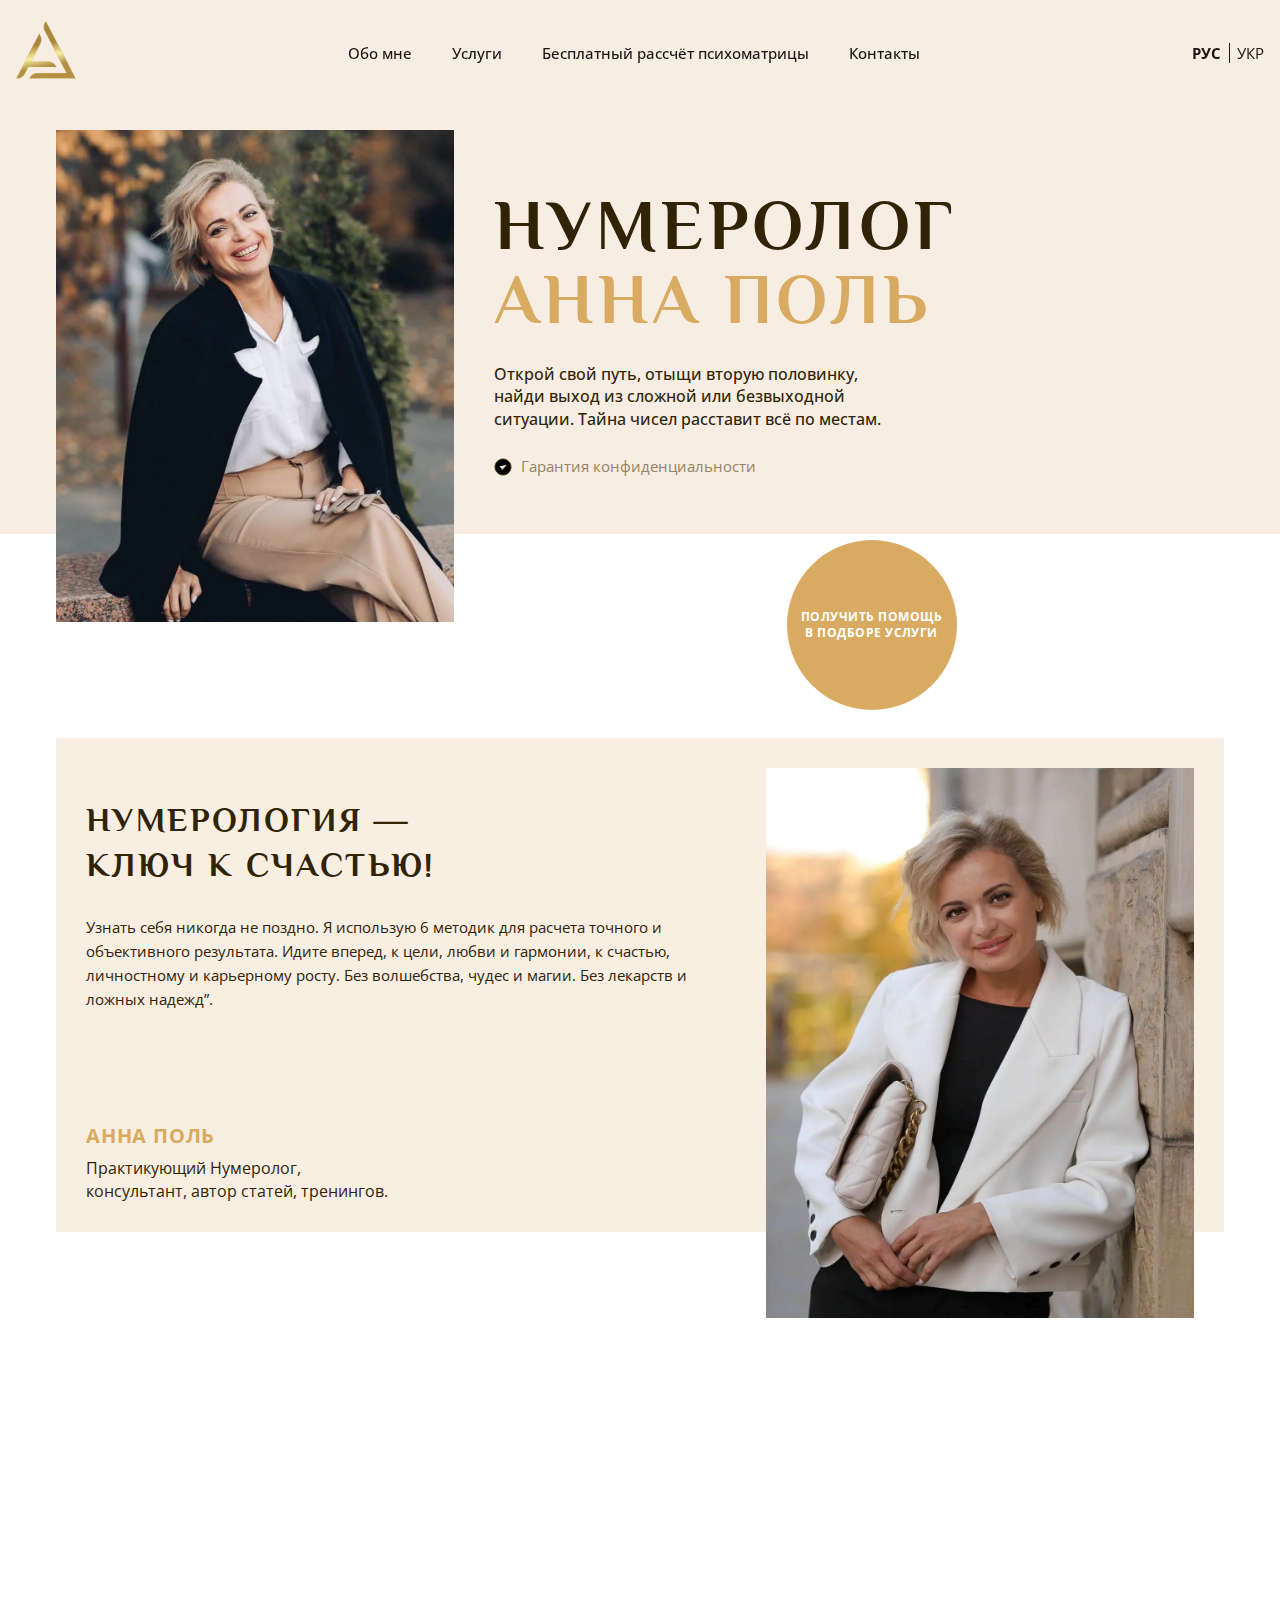
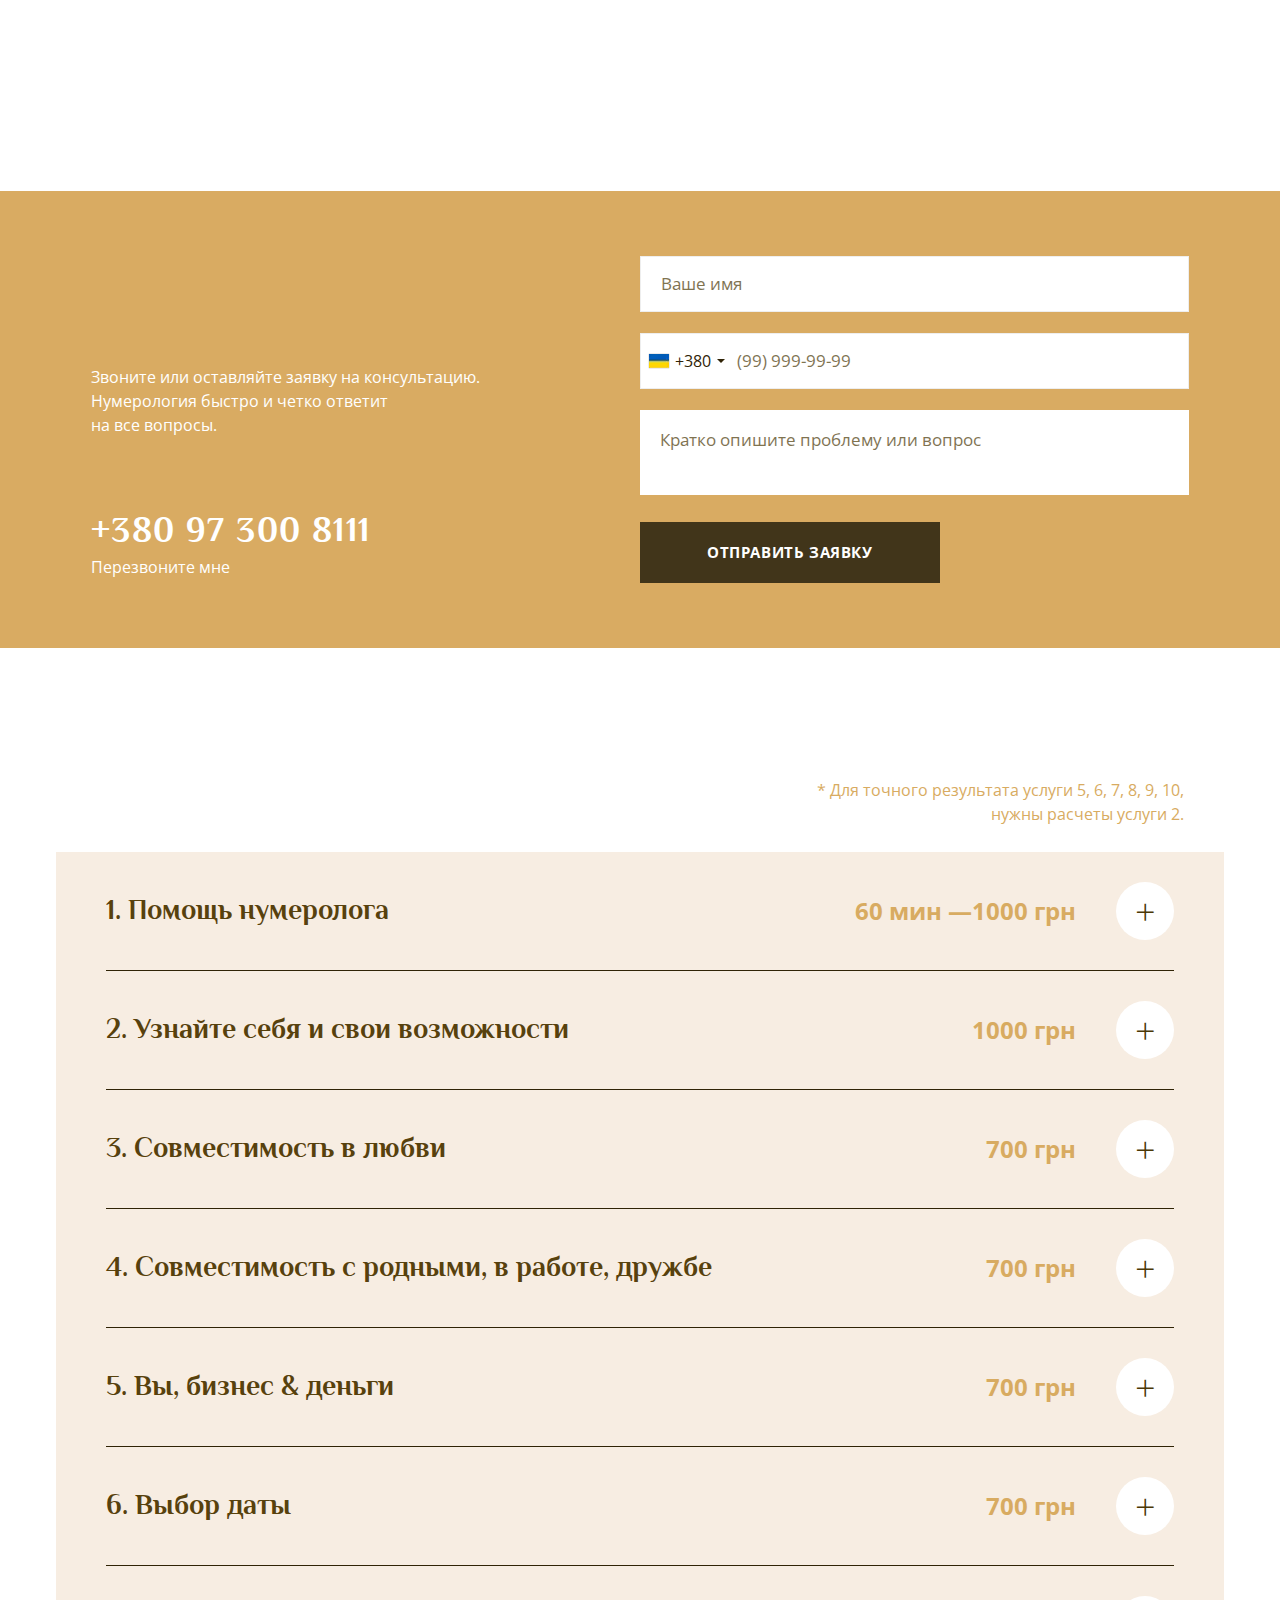
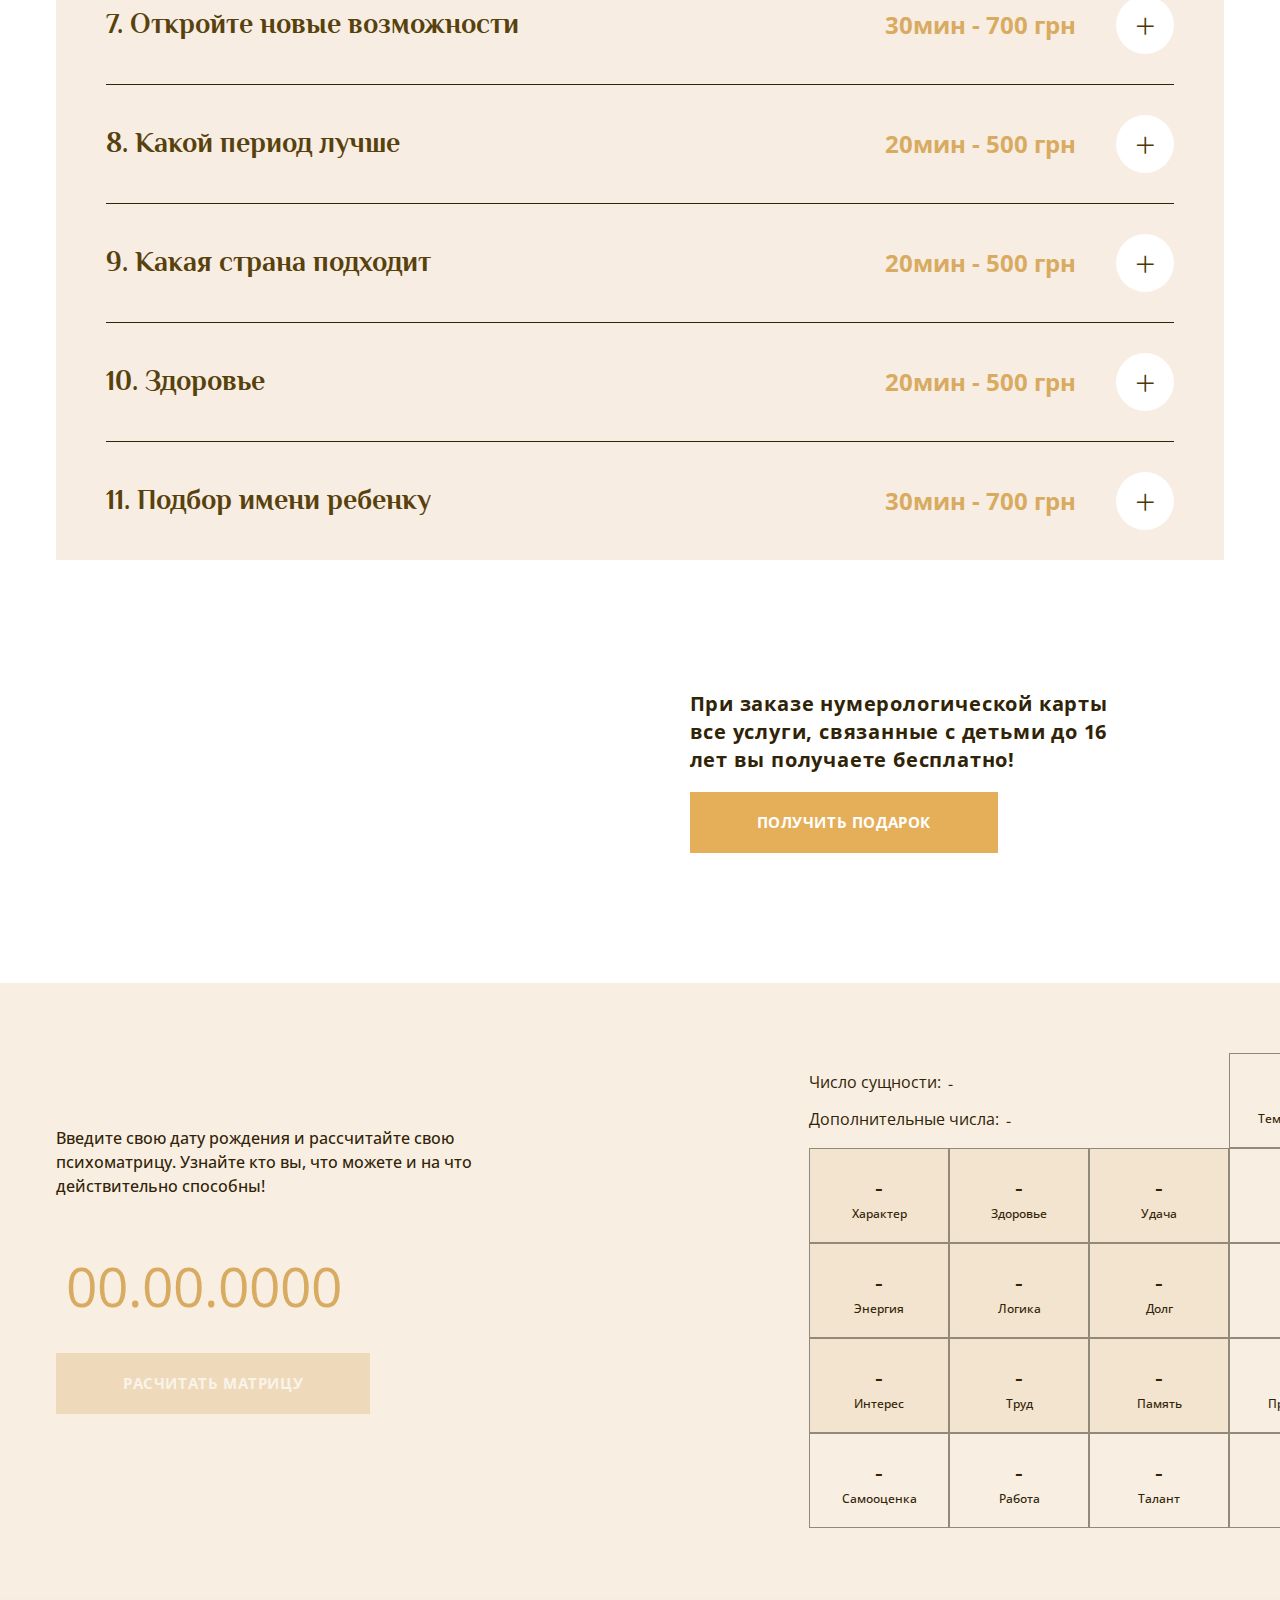
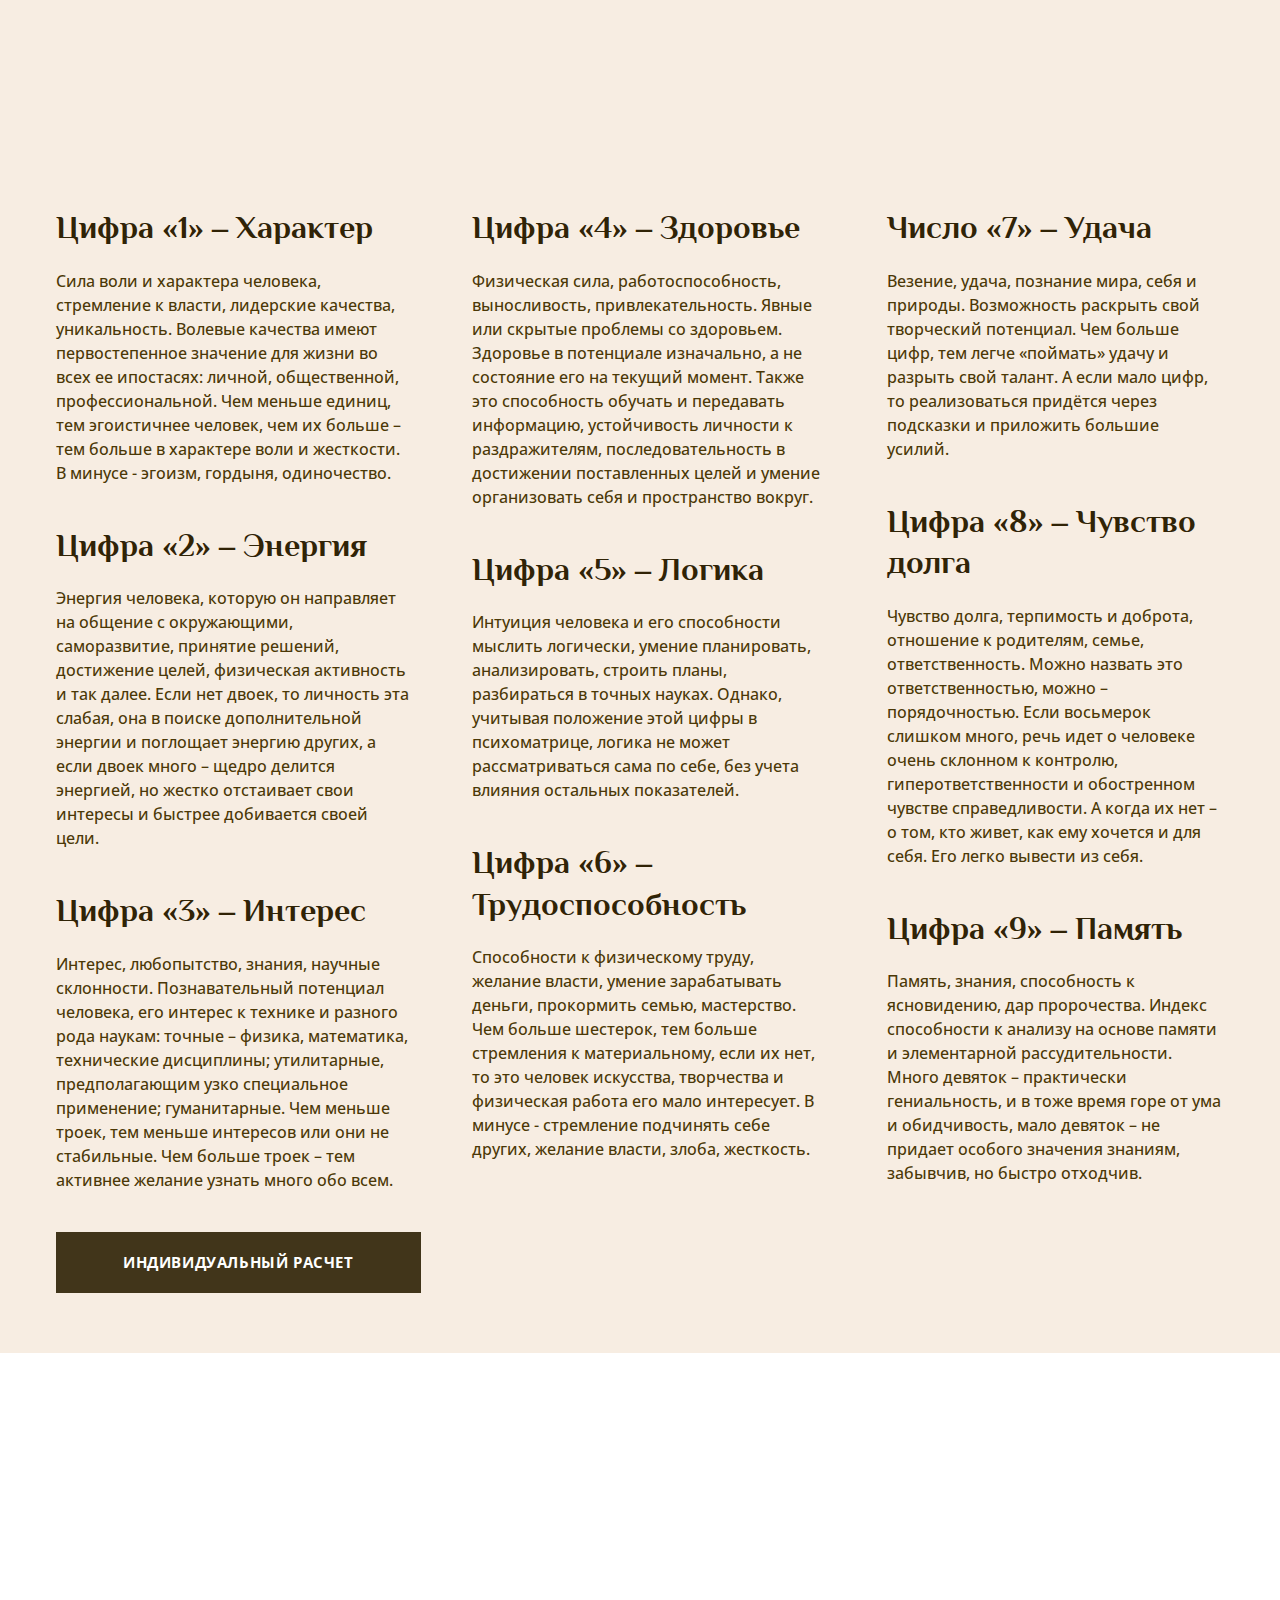
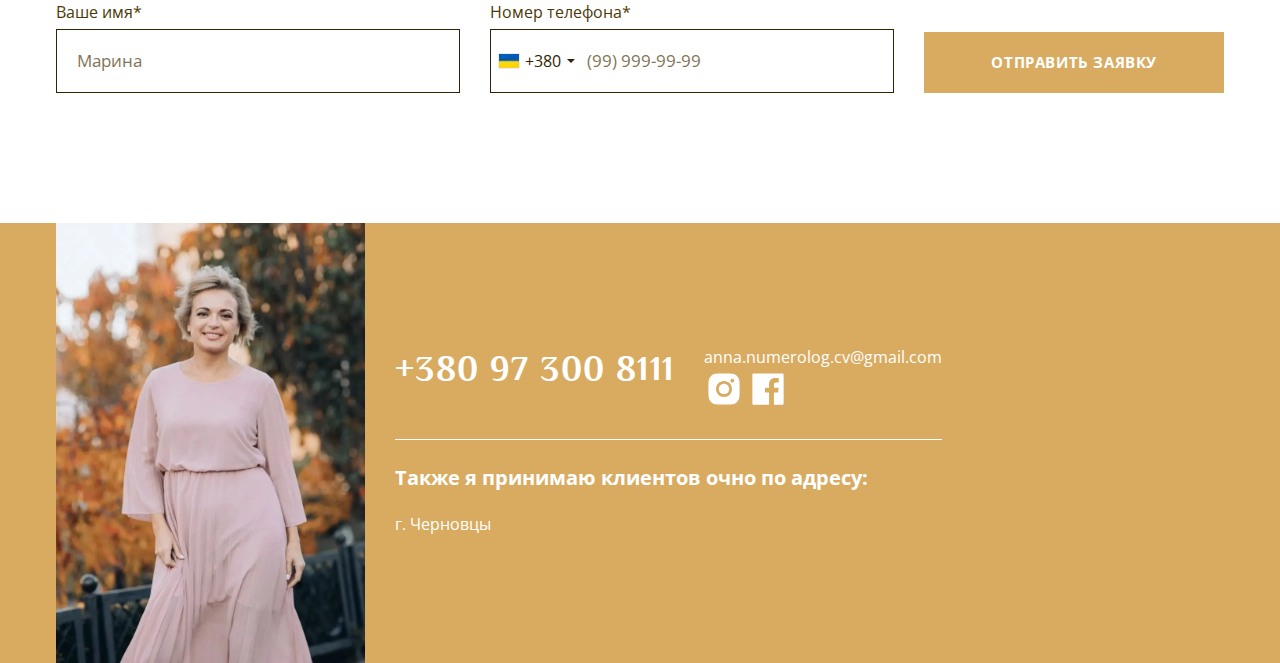
==== commit 98235063: "comit" ====
--- a/index.html
+++ b/index.html
@@ -6,16 +6,16 @@
 	<meta charset="UTF-8">
 	<meta name="format-detection" content="telephone=no">
 	<!-- <style>body{opacity: 0;}</style> -->
-	<link rel="stylesheet" href="css/style.min.css?_v=20220609221807">
+	<link rel="stylesheet" href="css/style.min.css?_v=20220614142848">
 	<link rel="shortcut icon" href="favicon.ico">
 	<!-- <meta name="robots" content="noindex, nofollow"> -->
 	<meta name="viewport" content="width=device-width, initial-scale=1.0">
 </head>
 
 <body>
-	<div id="preloader">
+	<!--<div id="preloader">
 		<div class="dws-progress-bar"></div>
-	</div>
+	</div>-->
 	<div class="wrapper">
 		<svg viewBox="0 0 60 59" fill="none" style="height:0px">
 			<symbol id="logo">
@@ -69,11 +69,12 @@
 				<div class="header__menu menu">
 					<nav class="menu__body">
 						<ul class="menu__list">
-							<li class="menu__item"><a href="" class="menu__link">Обо мне</a></li>
-							<li class="menu__item"><a href="" class="menu__link">Бесплатный рассчёт психоматрицы</a></li>
-							<li class="menu__item"><a href="" class="menu__link">Услуги</a></li>
-							<li class="menu__item"><a href="" class="menu__link">Отзывы</a></li>
-							<li class="menu__item"><a href="" class="menu__link">Контакты</a></li>
+							<li class="menu__item"><a href="" data-goto-header data-goto=".about" class="menu__link">Обо мне</a>
+							</li>
+							<li class="menu__item"><a href="" data-goto-header data-goto=".services" class="menu__link">Услуги</a></li>
+							<li class="menu__item"><a href="" data-goto-header data-goto=".matrix" class="menu__link">Бесплатный
+									рассчёт психоматрицы</a></li>
+							<li class="menu__item"><a href="" data-goto-header data-goto=".contacts" class="menu__link">Контакты</a></li>
 						</ul>
 						<a href="+380973008111" class="menu__tel">+38 097 300 81 11</a>
 						<div class="header__social">
@@ -89,7 +90,7 @@
 							</a>
 						</div>
 					</nav>
-					<button type="button" class="menu__icon icon-menu"><span></span></button>
+					<button type="button" class="menu__icon icon-menu"><span></span><span></span></button>
 				</div>
 
 				<div class="header__lang lang" data-da=".menu__body, 767.98, last">
@@ -200,15 +201,17 @@
 								и&nbsp;четко ответит на&nbsp;все&nbsp;вопросы.</p>
 
 							<a href="tel:+380973008111" class="feedback__phone">+380 97 300 8111</a>
-							<a href="" class="feedback__link">Перезвоните мне</a>
+							<a href="" data-popup=".popup-4" class="feedback__link">Перезвоните мне</a>
 						</div>
 
 						<form data-ajax action="files/sendmail/sendmail.php" method="POST" class="form feedback__form">
+							<input type="hidden" name="subject" value="Перезвоните мне" class="input">
+
 							<div class="form__row">
 								<input autocomplete="off" type="text" name="name" data-required placeholder="Ваше имя" class="input">
 							</div>
 							<div class="form__row">
-								<input autocomplete="off" type="tel" name="phone" data-required placeholder="+380 (99) 999-99-99" class="input">
+								<input autocomplete="off" type="tel" name="phone" data-required placeholder="(99) 999-99-99" class="input">
 							</div>
 							<div class="form__row">
 								<textarea name="message" data-autoheight class="textarea" placeholder="Кратко опишите проблему или вопрос"></textarea>
@@ -242,7 +245,7 @@
 								<div class="acordion-item__content">
 									Обсудите любой интересующий вопрос с нумерологом
 
-									<button type="button" class="acordion-item__button button">Заказать</button>
+									<button data-popup=".popup-1" type="button" class="acordion-item__button button">Заказать</button>
 								</div>
 							</div>
 						</div>
@@ -283,7 +286,7 @@
 										</li>
 									</ul>
 
-									<button type="button" class="acordion-item__button button">Заказать</button>
+									<button data-popup=".popup-1" type="button" class="acordion-item__button button">Заказать</button>
 								</div>
 							</div>
 						</div>
@@ -335,7 +338,7 @@
 									</div>
 
 
-									<button type="button" class="acordion-item__button button">Заказать</button>
+									<button data-popup=".popup-1" type="button" class="acordion-item__button button">Заказать</button>
 								</div>
 							</div>
 						</div>
@@ -378,7 +381,7 @@
 										</div>
 									</div>
 
-									<button type="button" class="acordion-item__button button">Заказать</button>
+									<button data-popup=".popup-1" type="button" class="acordion-item__button button">Заказать</button>
 								</div>
 							</div>
 						</div>
@@ -407,7 +410,7 @@
 										</li>
 									</ul>
 
-									<button type="button" class="acordion-item__button button">Заказать</button>
+									<button data-popup=".popup-1" type="button" class="acordion-item__button button">Заказать</button>
 								</div>
 							</div>
 						</div>
@@ -424,7 +427,7 @@
 
 									Выбор даты для важного события <br> из предлагаемых 5 вариантов
 
-									<button type="button" class="acordion-item__button button">Заказать</button>
+									<button data-popup=".popup-1" type="button" class="acordion-item__button button">Заказать</button>
 								</div>
 							</div>
 						</div>
@@ -441,7 +444,7 @@
 
 									Коррекция судьбы по ФИО/ <br>изменение имени, фамилии
 
-									<button type="button" class="acordion-item__button button">Заказать</button>
+									<button data-popup=".popup-1" type="button" class="acordion-item__button button">Заказать</button>
 								</div>
 							</div>
 						</div>
@@ -458,7 +461,7 @@
 
 									Прогноз покупки, бизнеса, <br> путешествий, отношений, инвестиций
 
-									<button type="button" class="acordion-item__button button">Заказать</button>
+									<button data-popup=".popup-1" type="button" class="acordion-item__button button">Заказать</button>
 								</div>
 							</div>
 						</div>
@@ -475,7 +478,7 @@
 
 									Эмиграция, смена <br> места жительства
 
-									<button type="button" class="acordion-item__button button">Заказать</button>
+									<button data-popup=".popup-1" type="button" class="acordion-item__button button">Заказать</button>
 								</div>
 							</div>
 						</div>
@@ -492,7 +495,7 @@
 
 									Здоровье & предрасположенность <br> к болезням
 
-									<button type="button" class="acordion-item__button button">Заказать</button>
+									<button data-popup=".popup-1" type="button" class="acordion-item__button button">Заказать</button>
 								</div>
 							</div>
 						</div>
@@ -509,7 +512,7 @@
 
 									Подбор имени ребенку <br> из предлагаемых 5 вариантов
 
-									<button type="button" class="acordion-item__button button">Заказать</button>
+									<button data-popup=".popup-1" type="button" class="acordion-item__button button">Заказать</button>
 								</div>
 							</div>
 						</div>
@@ -525,7 +528,7 @@
 						</h2>
 
 						<div class="gift__group">
-							<p class="gift__text">При заказе нумерологической карты все услуги, связанные с детьми вы
+							<p class="gift__text">При заказе нумерологической карты все услуги, связанные с детьми до 16 лет вы
 								получаете
 								бесплатно!</p>
 
@@ -542,44 +545,51 @@
 							<p class="matrix__text">Введите свою дату рождения и рассчитайте свою психоматрицу. Узнайте кто вы, что
 								можете и на что
 								действительно способны!</p>
-							<input name="birthday" maxlength="10" placeholder="00.00.0000" class="input matrix__input">
+							<input name="birthday" maxlength="10" placeholder="00.00.0000" class="matrix__input">
 							<button type="button" class="button matrix__button birthday-btn">расчитать матрицу</button>
 						</div>
 						<div class="matrix__right">
 							<div class="matrix__result">
-								<div class="matrix__result-group">
-									<div class="matrix__result-group-item">
-										Число сущности: <div class="matrix__item-sush ">-
-											<span class="sush"></span>
+								<div class="matrix__result-row">
+									<div class="matrix__result-group" data-da=".matrix__right, 600.0, last">
+										<div class="matrix__result-group-item">
+											Число сущности: <div class="matrix__item-sush ">-<span class="sush"></span>
+											</div>
+										</div>
+										<div class="matrix__result-group-item">
+											Дополнительные числа: <div class="matrix__item-add ">- <span class="additionnumb"></span>
+											</div>
 										</div>
 									</div>
-									<div class="matrix__result-group-item">
-										Дополнительные числа: <div class="matrix__item-add ">- <span class="additionnumb"></span>
-										</div>
-									</div>
-								</div>
-
-								<div class="matrix__item "><span class="addpr_8">-</span>Темперамент</div>
-								<div class="matrix__item" style="background-color: rgba(224, 191, 134, 0.2);"> <span class="basicpr_1">-</span>Характер </div>
-								<div class="matrix__item" style="background-color: rgba(224, 191, 134, 0.2);"><span class="basicpr_4">-</span>Здоровье </div>
-								<div class="matrix__item" style="background-color: rgba(224, 191, 134, 0.2);"><span class="basicpr_7">-</span>Удача</div>
-								<div class="matrix__item "><span class="addpr_4">-</span>Цель</div>
-								<div class="matrix__item" style="background-color: rgba(224, 191, 134, 0.2);"><span class="basicpr_7">-</span>Энергия</div>
-								<div class="matrix__item" style="background-color: rgba(224, 191, 134, 0.2);"><span class="basicpr_7">-</span>Логика</div>
-								<div class="matrix__item" style="background-color: rgba(224, 191, 134, 0.2);"><span class="basicpr_8">-</span>Долг</div>
-								<div class="matrix__item"><span class="addpr_5">-</span>Семья</div>
-
-								<div class="matrix__item" style="background-color: rgba(224, 191, 134, 0.2);"><span class="basicpr_3">-</span>Интерес</div>
-								<div class="matrix__item" style="background-color: rgba(224, 191, 134, 0.2);"><span class="basicpr_6">-</span>Труд</div>
-								<div class="matrix__item" style="background-color: rgba(224, 191, 134, 0.2);"><span class="basicpr_9">-</span>Память</div>
-								<div class="matrix__item"><span class="addpr_6">-</span>Привычки</div>
-								<div class="matrix__item"><span class="addpr_1">-</span>Самооценка</div>
-								<div class="matrix__item"><span class="addpr_2">-</span>Работа</div>
-								<div class="matrix__item"><span class="addpr_3">-</span>Талант</div>
-								<div class="matrix__item"><span class="addpr_7">-</span>Дух</div>
-
-
-							</div>
+
+									<div class="matrix__item "><span class="addpr_8">-</span>Темперамент</div>
+								</div>
+								<div class="matrix__result-row">
+									<div class="matrix__item" style="background-color: rgba(224, 191, 134, 0.2);"> <span class="basicpr_1">-</span>Характер </div>
+									<div class="matrix__item" style="background-color: rgba(224, 191, 134, 0.2);"><span class="basicpr_4">-</span>Здоровье </div>
+									<div class="matrix__item" style="background-color: rgba(224, 191, 134, 0.2);"><span class="basicpr_7">-</span>Удача</div>
+									<div class="matrix__item "><span class="addpr_4">-</span>Цель</div>
+								</div>
+								<div class="matrix__result-row">
+									<div class="matrix__item" style="background-color: rgba(224, 191, 134, 0.2);"><span class="basicpr_7">-</span>Энергия</div>
+									<div class="matrix__item" style="background-color: rgba(224, 191, 134, 0.2);"><span class="basicpr_7">-</span>Логика</div>
+									<div class="matrix__item" style="background-color: rgba(224, 191, 134, 0.2);"><span class="basicpr_8">-</span>Долг</div>
+									<div class="matrix__item"><span class="addpr_5">-</span>Семья</div>
+								</div>
+								<div class="matrix__result-row">
+									<div class="matrix__item" style="background-color: rgba(224, 191, 134, 0.2);"><span class="basicpr_3">-</span>Интерес</div>
+									<div class="matrix__item" style="background-color: rgba(224, 191, 134, 0.2);"><span class="basicpr_6">-</span>Труд</div>
+									<div class="matrix__item" style="background-color: rgba(224, 191, 134, 0.2);"><span class="basicpr_9">-</span>Память</div>
+									<div class="matrix__item"><span class="addpr_6">-</span>Привычки</div>
+								</div>
+								<div class="matrix__result-row">
+									<div class="matrix__item"><span class="addpr_1">-</span>Самооценка</div>
+									<div class="matrix__item"><span class="addpr_2">-</span>Работа</div>
+									<div class="matrix__item"><span class="addpr_3">-</span>Талант</div>
+									<div class="matrix__item"><span class="addpr_7">-</span>Дух</div>
+								</div>
+							</div>
+
 						</div>
 					</div>
 				</div>
@@ -702,13 +712,15 @@
 					<h2 class="section__title consult__title">ИЗМЕНИТЕ СВОЮ ЖИЗНЬ. <br> ЗАПИШИТЕСЬ НА КОНСУЛЬТАЦИЮ</h2>
 
 					<form data-ajax action="files/sendmail/sendmail.php" method="POST" class="form consult__form">
+						<input type="hidden" name="subject" value="Запись на консультацию" class=" input">
+
 						<div class="form__row consult__form-row">
 							<label for="name">Ваше имя*</label>
 							<input id="name" autocomplete="off" type="text" data-required name="name" placeholder="Марина" class="input consult__form-input">
 						</div>
 						<div class="form__row consult__form-row">
-							<label for="name">Номер телефона*</label>
-							<input id="name" autocomplete="off" type="tel" data-required name="phone" placeholder="+380 (99) 999-99-99" class="input consult__form-input">
+							<label for="phone">Номер телефона*</label>
+							<input id="phone" autocomplete="off" type="tel" data-required name="phone" placeholder="(99) 999-99-99" class="input consult__form-input">
 						</div>
 
 						<button type="submit" class="form__button consult__form-button button">отправить заявку</button>
@@ -757,6 +769,7 @@
 
 				</div>
 			</section>
+
 		</main>
 		<footer class="footer">
 			<div class="footer__container">
@@ -775,6 +788,8 @@
 					<p class="popup__text">Запишись на консультацию</p>
 
 					<form data-ajax action="files/sendmail/sendmail.php" method="POST" class="form popup__form">
+						<input type="hidden" name="subject" value="Запись на консультацию" class=" input">
+
 						<div class="form__row popup__form-row">
 							<label for="name">Ваше имя*</label>
 							<input id="name" autocomplete="off" type="text" data-required name="name" placeholder="Марина" class="input popup__form-input">
@@ -805,13 +820,15 @@
 						ребенка совершенно бесплатно!</p>
 
 					<form data-ajax action="files/sendmail/sendmail.php" method="POST" class="form popup__form">
+						<input type="hidden" name="subject" value="Получите подарок" class="input">
+
 						<div class="form__row popup__form-row">
-							<label for="name">Ваше имя*</label>
-							<input id="name" autocomplete="off" type="text" data-required name="name" placeholder="Марина" class="input popup__form-input">
+							<label for="name-1">Ваше имя*</label>
+							<input id="name-1" autocomplete="off" type="text" data-required name="name" placeholder="Марина" class="input popup__form-input">
 						</div>
 						<div class="form__row popup__form-row">
-							<label for="name">Номер телефона*</label>
-							<input id="name" autocomplete="off" type="tel" data-required name="phone" placeholder="+380 (99) 999-99-99" class="input popup__form-input">
+							<label for="phone-1">Номер телефона*</label>
+							<input id="phone-1" autocomplete="off" type="tel" data-required name="phone" placeholder="+380 (99) 999-99-99" class="input popup__form-input">
 						</div>
 
 						<button type="submit" class="form__button popup__form-button button">Забрать подарок</button>
@@ -835,13 +852,15 @@
 						личности</p>
 
 					<form data-ajax action="files/sendmail/sendmail.php" method="POST" class="form popup__form">
+						<input type="hidden" name="subject" value="Получить расшифровку" class="input">
+
 						<div class="form__row popup__form-row">
-							<label for="name">Ваше имя*</label>
-							<input id="name" autocomplete="off" type="text" data-required name="name" placeholder="Марина" class="input popup__form-input">
+							<label for="name-2">Ваше имя*</label>
+							<input id="name-2" autocomplete="off" type="text" data-required name="name" placeholder="Марина" class="input popup__form-input">
 						</div>
 						<div class="form__row popup__form-row">
-							<label for="name">Номер телефона*</label>
-							<input id="name" autocomplete="off" type="tel" data-required name="phone" placeholder="+380 (99) 999-99-99" class="input popup__form-input">
+							<label for="name-2">Номер телефона*</label>
+							<input id="name-2" autocomplete="off" type="tel" data-required name="phone" placeholder="+380 (99) 999-99-99" class="input popup__form-input">
 						</div>
 
 						<button type="submit" class="form__button popup__form-button button">Забрать подарок</button>
@@ -851,8 +870,41 @@
 			</div>
 		</div>
 	</div>
-	<script src="https://code.jquery.com/jquery-3.6.0.min.js?_v=20220609221807" integrity="sha256-/xUj+3OJU5yExlq6GSYGSHk7tPXikynS7ogEvDej/m4=" crossorigin="anonymous"></script>
-	<script src="js/app.min.js?_v=20220609221807"></script>
+
+	<div id="popup" aria-hidden="true" class="popup-4 popup">
+		<div class="popup__wrapper">
+			<div class="popup__content">
+				<button data-close type="button" class="popup__close">+</button>
+				<div class="popup__bg">
+				</div>
+				<div class="popup__body">
+					<h2 class="popup__title">Оставте свой номер</h2>
+
+					<p class="popup__text">и я свяжусь с вами в течение часа
+					</p>
+
+					<form data-ajax action="files/sendmail/sendmail.php" method="POST" class="form popup__form">
+						<input type="hidden" name="subject" value="Перезвоните мне" class="input">
+
+						<div class="form__row popup__form-row">
+							<label for="name-2">Ваше имя*</label>
+							<input id="name-2" autocomplete="off" type="text" data-required name="name" placeholder="Марина" class="input popup__form-input">
+						</div>
+						<div class="form__row popup__form-row">
+							<label for="name-2">Номер телефона*</label>
+							<input id="name-2" autocomplete="off" type="tel" data-required name="phone" placeholder="+380 (99) 999-99-99" class="input popup__form-input">
+						</div>
+
+						<button type="submit" class="form__button popup__form-button button">Перезвоните мне</button>
+
+					</form>
+				</div>
+			</div>
+		</div>
+	</div>
+	<script src="https://code.jquery.com/jquery-3.6.0.min.js?_v=20220614142848" integrity="sha256-/xUj+3OJU5yExlq6GSYGSHk7tPXikynS7ogEvDej/m4=" crossorigin="anonymous"></script>
+
+	<script src="js/app.min.js?_v=20220614142848"></script>
 </body>
 
 </html>--- a/css/style.min.css
+++ b/css/style.min.css
@@ -1 +1 @@
-@charset "UTF-8";@font-face{font-family:OpenSans;font-display:swap;src:url(../fonts/OpenSans-Light.woff2) format("woff2"),url(../fonts/OpenSans-Light.woff) format("woff");font-weight:300;font-style:normal}@font-face{font-family:OpenSans;font-display:swap;src:url(../fonts/OpenSans-Medium.woff2) format("woff2"),url(../fonts/OpenSans-Medium.woff) format("woff");font-weight:500;font-style:normal}@font-face{font-family:OpenSans;font-display:swap;src:url(../fonts/OpenSans-Regular.woff2) format("woff2"),url(../fonts/OpenSans-Regular.woff) format("woff");font-weight:400;font-style:normal}@font-face{font-family:OpenSans;font-display:swap;src:url(../fonts/OpenSans-SemiBold.woff2) format("woff2"),url(../fonts/OpenSans-SemiBold.woff) format("woff");font-weight:600;font-style:normal}@font-face{font-family:Philosopher;font-display:swap;src:url(../fonts/Philosopher-bold.woff2) format("woff2"),url(../fonts/Philosopher-bold.woff) format("woff");font-weight:700;font-style:normal}*{padding:0;margin:0;border:0}*,:after,:before{-webkit-box-sizing:border-box;box-sizing:border-box}body,html{height:100%;min-width:320px}body{font-family:"Open Sans",sans-serif;font-size:1rem;line-height:150%;color:#302306;font-weight:400;font-style:normal;-ms-text-size-adjust:100%;-moz-text-size-adjust:100%;-webkit-text-size-adjust:100%;-webkit-font-smoothing:antialiased;-moz-osx-font-smoothing:grayscale}button,input,textarea{font-family:"Open Sans",sans-serif;font-size:inherit}button{cursor:pointer;color:inherit;background-color:inherit}a{color:inherit}a:link,a:visited{text-decoration:none}a:hover{text-decoration:none}ul li{list-style:none}img{vertical-align:top}h1,h2,h3,h4,h5,h6{font-weight:inherit;font-size:inherit}.lock body{overflow:hidden;-ms-touch-action:none;touch-action:none}img{max-width:100%}.wrapper{min-height:100%;display:-webkit-box;display:-ms-flexbox;display:flex;-webkit-box-orient:vertical;-webkit-box-direction:normal;-ms-flex-direction:column;flex-direction:column;overflow:hidden}.wrapper>main{-webkit-box-flex:1;-ms-flex:1 1 auto;flex:1 1 auto}.wrapper>*{min-width:0}[class*=__container]{max-width:78.75rem;-webkit-box-sizing:content-box;box-sizing:content-box;margin:0 auto;padding:0 .9375rem}.form__row:not(:last-child){margin-bottom:1.3125rem}.button{display:-webkit-inline-box;display:-ms-inline-flexbox;display:inline-flex;-webkit-box-align:center;-ms-flex-align:center;align-items:center;-webkit-box-pack:center;-ms-flex-pack:center;justify-content:center;text-align:center;padding:20px 67px;font-size:15px;line-height:140%;font-weight:700;letter-spacing:.04em;text-transform:uppercase;color:#fff;background:#41351a;-webkit-transition:all .3s ease 0s;-o-transition:all .3s ease 0s;transition:all .3s ease 0s}.button._fw{width:100%}input[type=email],input[type=tel],input[type=text],textarea{-webkit-appearance:none;-moz-appearance:none;appearance:none}.input{border-radius:0!important;width:100%;display:block;padding:16px 20px;border:1px solid #eee}.input::-webkit-input-placeholder{font-size:17px;line-height:150%;color:#4b3806;font-weight:400;opacity:.7}.input::-moz-placeholder{font-size:17px;line-height:150%;color:#4b3806;font-weight:400;opacity:.7}.input:-ms-input-placeholder{font-size:17px;line-height:150%;color:#4b3806;font-weight:400;opacity:.7}.input::-ms-input-placeholder{font-size:17px;line-height:150%;color:#4b3806;font-weight:400;opacity:.7}.input::placeholder{font-size:17px;line-height:150%;color:#4b3806;font-weight:400;opacity:.7}.input._form-error{border:1px solid red}.consult__form-input,.popup__form-input{padding:20px 20px;border:1px solid #302306}textarea{width:100%;resize:none;padding:17px 20px;color:#4b3806;min-height:85px;font-weight:400}textarea::-webkit-input-placeholder{font-size:17px;line-height:150%;color:#4b3806;opacity:.7}textarea::-moz-placeholder{font-size:17px;line-height:150%;color:#4b3806;opacity:.7}textarea:-ms-input-placeholder{font-size:17px;line-height:150%;color:#4b3806;opacity:.7}textarea::-ms-input-placeholder{font-size:17px;line-height:150%;color:#4b3806;opacity:.7}textarea::placeholder{font-size:17px;line-height:150%;color:#4b3806;opacity:.7}body::after{content:"";background-color:rgba(0,0,0,.5);position:fixed;width:100%;height:100%;top:0;left:0;opacity:0;-webkit-transition:opacity .8s ease 0s;-o-transition:opacity .8s ease 0s;transition:opacity .8s ease 0s;pointer-events:none;z-index:149}.popup-show body::after{opacity:1}.popup{position:fixed;top:0;left:0;bottom:0;right:0;padding:30px 10px;-webkit-transition:visibility .8s ease 0s;-o-transition:visibility .8s ease 0s;transition:visibility .8s ease 0s;visibility:hidden;pointer-events:none}.popup_show{z-index:150;visibility:visible;overflow:auto;pointer-events:auto}.popup_show .popup__content{visibility:visible;-webkit-transform:scale(1);-ms-transform:scale(1);transform:scale(1)}.popup__wrapper{display:-webkit-box;display:-ms-flexbox;display:flex;-webkit-box-orient:vertical;-webkit-box-direction:normal;-ms-flex-direction:column;flex-direction:column;-webkit-box-align:center;-ms-flex-align:center;align-items:center;min-height:100%;-webkit-box-flex:1;-ms-flex:1 1 auto;flex:1 1 auto;width:100%;display:flex;-webkit-box-pack:center;-ms-flex-pack:center;justify-content:center;align-items:center}.popup__content{position:relative;visibility:hidden;-webkit-transform:scale(0);-ms-transform:scale(0);transform:scale(0);-webkit-transition:-webkit-transform .3s ease 0s;transition:-webkit-transform .3s ease 0s;-o-transition:transform .3s ease 0s;transition:transform .3s ease 0s;transition:transform .3s ease 0s,-webkit-transform .3s ease 0s;background-color:#fff;padding:20px;padding-top:150px;width:100%;max-width:560px}.lock .popup__content{visibility:visible}.popup__close{font-size:2.625rem;position:absolute;top:-50px;right:0;z-index:1;background-color:transparent;-webkit-transform:rotate(45deg);-ms-transform:rotate(45deg);transform:rotate(45deg);color:#fff}.popup__bg{position:absolute;top:0;left:0;width:100%;height:125px;background-size:cover;background-repeat:no-repeat;background-position:center}.popup__title{font-family:Philosopher;font-size:42px;line-height:1.2;text-align:center;color:#4b3806;margin-bottom:.625rem}.popup__text{font-size:18px;line-height:1.3;font-weight:500;color:#302306;text-align:center;margin-bottom:.9375rem}.popup__form-button{background-color:#d8ab61;border-radius:5px;width:100%}.no-webp .popup-1 .popup__bg{background-image:url(../img/popup/bg-1.png)}.no-webp .popup-2 .popup__bg{background-image:url(../img/popup/bg-2.png)}.no-webp .popup-3 .popup__bg{background-image:url(../img/popup/bg-3.png)}[class*=-ibg]{position:relative}[class*=-ibg] img{position:absolute;width:100%;height:100%;top:0;left:0;-o-object-fit:cover;object-fit:cover}[class*=-ibg_contain] img{-o-object-fit:contain;object-fit:contain}.section{position:relative}.section__title{font-family:Philosopher;font-weight:700;letter-spacing:.07em;text-transform:uppercase;color:#302306;opacity:0;-webkit-transform:translateX(-100%);-ms-transform:translateX(-100%);transform:translateX(-100%);margin-bottom:1.75rem}.list__item{display:-webkit-box;display:-ms-flexbox;display:flex;-webkit-box-align:center;-ms-flex-align:center;align-items:center;-webkit-column-break-inside:avoid;-moz-column-break-inside:avoid;break-inside:avoid;max-width:520px;opacity:0;-webkit-transform:translateX(-100%);-ms-transform:translateX(-100%);transform:translateX(-100%)}.list__item:not(:last-child){margin-bottom:1.75rem}.list__item svg{-webkit-box-flex:0;-ms-flex:0 0 22px;flex:0 0 22px}.list__item span{font-size:20px;line-height:140%;font-weight:600;letter-spacing:.04em;color:#302306;margin-left:18px}._watcher-view .list__item{opacity:1;-webkit-transform:translateX(0);-ms-transform:translateX(0);transform:translateX(0);-webkit-transition:all .7s ease 0s;-o-transition:all .7s ease 0s;transition:all .7s ease 0s}._watcher-view .list__item:first-child{-webkit-transition-delay:.3s;-o-transition-delay:.3s;transition-delay:.3s}._watcher-view .list__item:nth-child(2){-webkit-transition-delay:.4s;-o-transition-delay:.4s;transition-delay:.4s}._watcher-view .list__item:nth-child(3){-webkit-transition-delay:.5s;-o-transition-delay:.5s;transition-delay:.5s}._watcher-view .list__item:nth-child(4){-webkit-transition-delay:.6s;-o-transition-delay:.6s;transition-delay:.6s}._watcher-view .list__item:nth-child(5){-webkit-transition-delay:.7s;-o-transition-delay:.7s;transition-delay:.7s}._watcher-view .list__item:nth-child(6){-webkit-transition-delay:.8s;-o-transition-delay:.8s;transition-delay:.8s}._watcher-view .section__title{opacity:1;-webkit-transform:translateX(0);-ms-transform:translateX(0);transform:translateX(0);-webkit-transition:all .7s ease .4s;-o-transition:all .7s ease .4s;transition:all .7s ease .4s}.dws-progress-bar{position:absolute;top:50%;left:50%;-webkit-transform:translate(-50%,-50%);-ms-transform:translate(-50%,-50%);transform:translate(-50%,-50%);z-index:1000}.progress-percentage{position:absolute;top:50%;left:50%;-webkit-transform:translate(-50%,-50%);-ms-transform:translate(-50%,-50%);transform:translate(-50%,-50%);font-size:40px;font-weight:700;color:#e5ae58}#preloader{position:fixed;left:0;top:0;right:0;bottom:0;z-index:1000;background:#000}.header{position:fixed;top:0;left:0;width:100%;padding:20px 0;z-index:100}.header._header-scroll{background-color:#fff}.header__container{display:-webkit-box;display:-ms-flexbox;display:flex;-webkit-box-align:center;-ms-flex-align:center;align-items:center;-webkit-box-pack:justify;-ms-flex-pack:justify;justify-content:space-between}.menu-open .menu__body{right:0}.menu__link{font-size:15px;line-height:140%;font-weight:500;color:#1c1514;-webkit-transition:color .3s ease 0s;-o-transition:color .3s ease 0s;transition:color .3s ease 0s}.menu__link:hover{color:#d8ab61}.lang__item{position:relative;font-size:15px;line-height:140%;text-transform:uppercase;color:#1c1514;-webkit-transition:color .3s ease 0s;-o-transition:color .3s ease 0s;transition:color .3s ease 0s}.lang__item:hover{color:#d8ab61}.lang__item-active{font-weight:700}.icon-menu{display:none}.intro{position:relative;padding-top:130px;background-color:#f7ede2}.intro__body{display:-webkit-box;display:-ms-flexbox;display:flex}.intro__img{position:relative}.intro__img img{position:absolute;top:0;left:0;width:100%;height:100%;-o-object-fit:cover;object-fit:cover}.intro__content{position:relative}.intro__title{font-family:Philosopher;font-weight:700;line-height:1.05;letter-spacing:.07em;text-transform:uppercase}.intro__title span{display:block;color:#d9ab62}.intro__text{max-width:410px;line-height:1.4;font-weight:500}.intro__return{display:-webkit-box;display:-ms-flexbox;display:flex;-webkit-box-align:center;-ms-flex-align:center;align-items:center;color:#948462}.intro__return svg{margin-right:9px}.intro__help{position:absolute;width:236px;height:236px;border-radius:50%;background:#d9ab62;display:-webkit-box;display:-ms-flexbox;display:flex;-webkit-box-align:center;-ms-flex-align:center;align-items:center;-webkit-box-pack:center;-ms-flex-pack:center;justify-content:center;font-weight:700;line-height:140%;text-align:center;letter-spacing:.04em;text-transform:uppercase;color:#fff;-webkit-transition:-webkit-transform .3s ease 0s;transition:-webkit-transform .3s ease 0s;-o-transition:transform .3s ease 0s;transition:transform .3s ease 0s;transition:transform .3s ease 0s,-webkit-transform .3s ease 0s;-webkit-animation:pulse 3s linear infinite;animation:pulse 3s linear infinite}.intro__help:hover{-webkit-transform:scale(1.05);-ms-transform:scale(1.05);transform:scale(1.05)}@-webkit-keyframes pulse{0%{-webkit-transform:scale(1);transform:scale(1)}70%{-webkit-transform:scale(1.1);transform:scale(1.1)}100%{-webkit-transform:scale(1);transform:scale(1)}}@keyframes pulse{0%{-webkit-transform:scale(1);transform:scale(1)}70%{-webkit-transform:scale(1.1);transform:scale(1.1)}100%{-webkit-transform:scale(1);transform:scale(1)}}.about__body{background:#f8eee2}.about__content{position:relative;padding-top:30px}.about__desc{font-size:17px;color:#302306}.about__author h4{font-size:20px;line-height:140%;font-weight:600;letter-spacing:.04em;text-transform:uppercase;color:#d8ab61;margin-bottom:.4375rem}.about__author p{font-size:16px;line-height:140%;color:#302306}.feedback{background:#d9ab62}.feedback__content{color:#fff}.feedback__title{color:#fff;margin-bottom:1.25rem;opacity:0;-webkit-transform:translateX(-100%);-ms-transform:translateX(-100%);transform:translateX(-100%)}.feedback__phone{font-family:Philosopher,sans-serif;font-size:35px;line-height:140%;font-weight:700;letter-spacing:.04em;text-transform:uppercase}.feedback__link{display:block;-webkit-text-decoration-line:underline;text-decoration-line:underline}.services__container{max-width:81.25rem}.services__title{margin-bottom:20px;opacity:0;-webkit-transform:translateX(-100%);-ms-transform:translateX(-100%);transform:translateX(-100%)}.services__head{margin-bottom:1.625rem}.services__text{color:#d8ab61}.services__acordion{background-color:#f7ede2;padding:0 50px}.services__acordion-item:not(:last-child){border-bottom:1px solid #302306}.acordion-item__title{position:relative;width:100%;text-align:left}.acordion-item__title span{font-family:Philosopher,Arial,sans-serif;font-size:32px;line-height:1.4;font-weight:700;color:#57410d}.acordion-item__title._spoller-active .acordion-item__icon{-webkit-transform:rotate(45deg);-ms-transform:rotate(45deg);transform:rotate(45deg);background-color:#d8ab61;color:#fff}.acordion-item__icon{height:58px;width:58px;border-radius:50%;display:-webkit-box;display:-ms-flexbox;display:flex;-webkit-box-align:center;-ms-flex-align:center;align-items:center;-webkit-box-pack:center;-ms-flex-pack:center;justify-content:center;font-size:36px;font-weight:300;color:#4b3806;background-color:#fff;-webkit-transition:-webkit-transform .4s ease 0s;transition:-webkit-transform .4s ease 0s;-o-transition:transform .4s ease 0s;transition:transform .4s ease 0s;transition:transform .4s ease 0s,-webkit-transform .4s ease 0s}.acordion-item__price{font-size:24px;line-height:1.4;font-weight:700;color:#d8ab61;margin-right:40px;margin-left:auto}.acordion-item__content{display:-webkit-box;display:-ms-flexbox;display:flex;-webkit-box-orient:vertical;-webkit-box-direction:normal;-ms-flex-direction:column;flex-direction:column;-webkit-box-align:start;-ms-flex-align:start;align-items:flex-start;padding-bottom:40px}.acordion-item__button{margin-top:20px}.acordion-item__inner{display:-webkit-box;display:-ms-flexbox;display:flex;-webkit-box-pack:justify;-ms-flex-pack:justify;justify-content:space-between}.acordion-item__group:not(:last-child){margin-right:80px}.acordion-item__group h4{font-size:20px;line-height:1.55;font-weight:600;color:#4b3806;margin-bottom:1.25rem}.acordion-item__list li{position:relative;padding-left:15px;font-weight:500;color:#4b3806}.acordion-item__list li:not(:last-child){margin-bottom:.25rem}.acordion-item__list li::before{content:"";position:absolute;top:8px;left:0;width:6px;height:6px;border-radius:50%;background-color:#302306}.gift__title{margin-bottom:0;max-width:410px;opacity:0;-webkit-transform:translateX(-100%);-ms-transform:translateX(-100%);transform:translateX(-100%)}.gift__group{max-width:460px}.gift__text{font-size:20px;line-height:140%;font-weight:600;letter-spacing:.04em;color:#302306;margin-bottom:1.125rem}.gift__button{background:#e5ae58;color:#fff}.gift__button:hover{background:#41351a}.meanings{background-color:#f7ede2}.meanings__title{max-width:500px;margin-bottom:2.5rem}.meanings__body{margin-bottom:2.5rem}.meanings__item-title{font-family:Philosopher;font-size:32px;line-height:130%;font-weight:700;margin-bottom:1.25rem}.meanings__item-desc{font-size:16px;font-weight:500;color:#4b3806}.consult__form{width:100%}.consult__form-button{background:#d8ab61;color:#fff}.consult__form-button:hover{background-color:#302306}.consult__form-row,.popup__form-row{-webkit-box-flex:1;-ms-flex:1;flex:1}.consult__form-row label,.popup__form-row label{display:inline-block;font-weight:400;color:#4b3806;margin-bottom:.3125rem}.contacts{background-color:#d8ab61;margin-bottom:0!important}.contacts__body{display:-webkit-box;display:-ms-flexbox;display:flex;color:#fff}.contacts__img img{width:100%;height:100%;-o-object-fit:cover;object-fit:cover}.contacts__title{color:#fff}.contacts__item:not(:last-child){border-bottom:1px solid #fff}.contacts__item p{font-size:20px;line-height:1.4;font-weight:700;color:#fff;margin-bottom:1.25rem}.contacts__item-phone{font-family:Philosopher,sans-serif;font-size:35px;line-height:140%;font-weight:700;letter-spacing:.04em;text-transform:uppercase;margin-right:30px}.contacts__item-email,.contacts__item-location,.contacts__item-phone{position:relative;-webkit-transition:all .3s ease 0s;-o-transition:all .3s ease 0s;transition:all .3s ease 0s}.contacts__item-email::before,.contacts__item-location::before,.contacts__item-phone::before{content:"";position:absolute;bottom:-2px;left:0;width:0;height:1px;background-color:#302306;-webkit-transition:all .3s ease 0s;-o-transition:all .3s ease 0s;transition:all .3s ease 0s}.contacts__item-email:hover,.contacts__item-location:hover,.contacts__item-phone:hover{color:#302306}.contacts__item-email:hover::before,.contacts__item-location:hover::before,.contacts__item-phone:hover::before{width:100%}.contacts__item-location{font-weight:400}.contacts__social-link svg{width:40px;height:40px;fill:#fff}.matrix{background-color:#f8eee2;margin-bottom:0!important}.matrix__body{display:-webkit-box;display:-ms-flexbox;display:flex}.matrix__text{max-width:453px;font-weight:500;margin-bottom:2.5rem}.matrix__result{display:-webkit-box;display:-ms-flexbox;display:flex;-ms-flex-wrap:wrap;flex-wrap:wrap}.matrix__result-group{-webkit-box-flex:0;-ms-flex:0 0 100%;flex:0 0 100%;display:-webkit-box;display:-ms-flexbox;display:flex;-webkit-box-pack:center;-ms-flex-pack:center;justify-content:center;-webkit-box-orient:vertical;-webkit-box-direction:normal;-ms-flex-direction:column;flex-direction:column}.matrix__result-group-item{display:-webkit-box;display:-ms-flexbox;display:flex;-webkit-box-align:center;-ms-flex-align:center;align-items:center}.matrix__result-group-item:not(:last-child){margin-bottom:.625rem}.matrix__item{-webkit-box-flex:0;-ms-flex:0 1 140px;flex:0 1 140px;height:95px;display:-webkit-box;display:-ms-flexbox;display:flex;-webkit-box-orient:vertical;-webkit-box-direction:normal;-ms-flex-direction:column;flex-direction:column;-webkit-box-align:center;-ms-flex-align:center;align-items:center;-webkit-box-pack:center;-ms-flex-pack:center;justify-content:center;border:1px solid #918a79;font-size:14px;line-height:1.5;font-weight:500;color:#302306}.matrix__item span{font-size:24px}.matrix__item-add,.matrix__item-sush{margin:0 10px}.matrix__input{background-color:transparent;padding:0;height:50px;border-bottom:1px solid #000;max-width:300px;font-size:60px;line-height:1;outline:1px solid transparent;margin-bottom:3.125rem;color:#d8ab61}.matrix__input::-webkit-input-placeholder{font-size:60px;padding:0;color:#d8ab61;line-height:1}.matrix__input::-moz-placeholder{font-size:60px;padding:0;color:#d8ab61;line-height:1}.matrix__input:-ms-input-placeholder{font-size:60px;padding:0;color:#d8ab61;line-height:1}.matrix__input::-ms-input-placeholder{font-size:60px;padding:0;color:#d8ab61;line-height:1}.matrix__input::placeholder{font-size:60px;padding:0;color:#d8ab61;line-height:1}.matrix__button{background:#d8ab61}.additionnumb,.sush{font-size:1.5rem;font-weight:500}.birthday-btn{cursor:pointer;opacity:1;-webkit-transition:all .3s ease-in-out;-o-transition:all .3s ease-in-out;transition:all .3s ease-in-out}.block-btn{pointer-events:none;opacity:.3}.copymatrix{opacity:0;pointer-events:none;cursor:pointer}.copymatrix.showicon{opacity:1;pointer-events:auto}@media (min-width:47.99875em){[class*=__container]{padding:0 3.5rem}.popup__form-row:not(:last-child){margin-bottom:1.875rem!important}.section{margin-bottom:8.125rem}.list{-webkit-columns:2;-moz-columns:2;columns:2}.header__container{padding-left:16px;padding-right:16px}.header__social{display:none}.menu__list{display:-webkit-box;display:-ms-flexbox;display:flex;-webkit-box-align:center;-ms-flex-align:center;align-items:center}.menu__item:not(:last-child){margin-right:30px}.menu__inst{display:none}.menu__tel{display:none}.intro__help{top:80%;right:30px}.about{margin-bottom:10.3125rem}.about__body{display:-webkit-box;display:-ms-flexbox;display:flex;-webkit-box-pack:justify;-ms-flex-pack:justify;justify-content:space-between;padding-left:56px}.about__content{padding-right:40px}.feedback{padding:50px 0}.feedback__body{display:-webkit-box;display:-ms-flexbox;display:flex}.feedback__body>*{-webkit-box-flex:0;-ms-flex:0 0 50%;flex:0 0 50%}.feedback__text{margin-bottom:4.3125rem}.gift__body{display:-webkit-box;display:-ms-flexbox;display:flex;-webkit-box-align:center;-ms-flex-align:center;align-items:center;-ms-flex-pack:distribute;justify-content:space-around;width:100%}.meanings{padding-top:80px;padding-bottom:60px}.consult__form{display:-webkit-box;display:-ms-flexbox;display:flex;-webkit-box-align:end;-ms-flex-align:end;align-items:flex-end;-webkit-box-pack:justify;-ms-flex-pack:justify;justify-content:space-between;gap:30px}.consult__form-row,.popup__form-row{margin-bottom:0!important}.contacts__img{-webkit-box-flex:0;-ms-flex:0 0 309px;flex:0 0 309px;height:440px;margin-right:30px}.contacts__content{padding-top:50px;padding-bottom:50px}.matrix__left{margin-right:40px}.matrix__result-group{-webkit-box-flex:0;-ms-flex:0 0 calc(100% - 140px);flex:0 0 calc(100% - 140px)}}@media (min-width:61.99875em){.section__title{font-size:34px;line-height:1.31}.list{margin-bottom:10.3125rem}.df{display:-webkit-box;display:-ms-flexbox;display:flex}.menu__item:not(:last-child){margin-right:40px}.lang__item:first-child{margin-right:12px}.lang__item:not(:last-child)::after{content:"";position:absolute;top:0;right:-9px;width:1px;height:100%;background-color:#1c1514}.intro__content{padding-top:60px}.intro__text{margin-bottom:1.625rem}.intro__return{font-size:15px;line-height:140%;color:#948462}.about__body{padding:30px}.about__author{position:absolute;bottom:0;left:0}.feedback{padding:65px 35px}.feedback__text{max-width:410px}.services__title{margin-bottom:0}.services__head{display:-webkit-box;display:-ms-flexbox;display:flex;-webkit-box-pack:justify;-ms-flex-pack:justify;justify-content:space-between;-webkit-box-align:end;-ms-flex-align:end;align-items:flex-end;padding:0 40px}.services__text{text-align:right}.acordion-item__title{display:-webkit-box;display:-ms-flexbox;display:flex;-webkit-box-align:center;-ms-flex-align:center;align-items:center;-webkit-box-pack:justify;-ms-flex-pack:justify;justify-content:space-between;padding:30px 0}.meanings__body{display:-webkit-box;display:-ms-flexbox;display:flex}.meanings__col:not(:last-child){margin-right:60px}.meanings__item:not(:last-child){margin-bottom:2.5rem}.contacts__item:first-child{padding-bottom:24px;margin-bottom:1.5rem}.matrix{padding:70px 0}.matrix__right{-webkit-box-flex:0;-ms-flex:0 0 560px;flex:0 0 560px}}@media (min-width:80.625em){.section{margin-bottom:10.3125rem}.section__title{font-size:48px;line-height:130%}.intro{min-height:644px;margin-bottom:12.75rem}.intro__img{-webkit-box-flex:0;-ms-flex:0 0 460px;flex:0 0 460px;width:460px;height:597px;margin-right:100px;margin-bottom:-119px}.intro__title{font-size:89px;margin-bottom:1.625rem}.intro__help{bottom:-118px;right:0}.about__body{padding:50px}.about__img{-webkit-box-flex:0;-ms-flex:0 0 513px;flex:0 0 513px;height:659px;margin-left:87px;margin-bottom:-8.375rem}.consult{margin-bottom:14.375rem}.contacts__img{-webkit-box-flex:0;-ms-flex:0 0 500px;flex:0 0 500px;height:460px;margin-right:50px;margin-top:-100px}.matrix{padding:70px}}@media (max-width:80.625em){.intro__help{font-size:12px;width:170px;height:170px;top:110%;right:0}.acordion-item__title span{font-size:1.75rem}}@media (max-width:61.99875em){.section__title{font-size:32px;line-height:1.21}.list{margin-bottom:6.5625rem}.intro{margin-bottom:5rem}.intro__body{-webkit-box-orient:vertical;-webkit-box-direction:reverse;-ms-flex-direction:column-reverse;flex-direction:column-reverse}.intro__img{height:313px;width:calc(100% + 32px);margin-left:-16px}.intro__title{font-size:48px;margin-bottom:1.125rem}.intro__text{font-size:15px;line-height:1.4;margin-bottom:1.125rem}.intro__return{font-size:14px;line-height:140%}.about__author h4{font-size:1.125rem}.services__text br{display:none}.services__acordion{padding:0 16px}.acordion-item__title{padding:20px 0;padding-right:50px}.acordion-item__title span{font-size:1.25rem}.acordion-item__icon{position:absolute;top:50%;right:0;margin-top:-20px;width:40px;height:40px;font-size:1.125rem}.acordion-item__price{font-size:1rem;margin-top:10px}.gift__text{font-size:.9375rem;font-weight:500}.meanings__item:not(:last-child){margin-bottom:1.625rem}.contacts__item{margin-bottom:1.5rem}.contacts__item-phone{font-size:1.75rem}.matrix{padding:40px 0}.matrix__body{-webkit-box-orient:vertical;-webkit-box-direction:normal;-ms-flex-direction:column;flex-direction:column}.matrix__left{margin-bottom:2.5rem}.matrix__right{max-width:560px;-webkit-box-flex:0;-ms-flex:0 0 470px;flex:0 0 470px}}@media (max-width:47.99875em){.input::-webkit-input-placeholder{font-size:15px}.input::-moz-placeholder{font-size:15px}.input:-ms-input-placeholder{font-size:15px}.input::-ms-input-placeholder{font-size:15px}.input::placeholder{font-size:15px}textarea::-webkit-input-placeholder{font-size:15px}textarea::-moz-placeholder{font-size:15px}textarea:-ms-input-placeholder{font-size:15px}textarea::-ms-input-placeholder{font-size:15px}textarea::placeholder{font-size:15px}.section{margin-bottom:6.25rem}.list__item span{font-size:17px;font-weight:500}.header{padding:10px 0}.menu__body{position:fixed;top:0;right:-150%;width:360px;height:100%;background-color:#d8ab61;padding:92px 25px 25px;-webkit-transition:all .3s ease 0s;-o-transition:all .3s ease 0s;transition:all .3s ease 0s}.menu__list{margin-bottom:130px}.menu__item:not(:last-child){margin-bottom:2.5rem}.menu__link{font-size:18px;font-weight:500;color:#fff}.menu__tel{color:#fff}.lang__item{color:#fff}.icon-menu{display:block;position:relative;width:1.875rem;height:1.125rem;cursor:pointer;z-index:5}.icon-menu span,.icon-menu::after,.icon-menu::before{content:"";-webkit-transition:all .3s ease 0s;-o-transition:all .3s ease 0s;transition:all .3s ease 0s;right:0;position:absolute;width:100%;height:.125rem;background-color:#000}.icon-menu::before{top:0}.icon-menu::after{bottom:0}.icon-menu span{top:calc(50% - .0625rem)}.menu-open .icon-menu::after,.menu-open .icon-menu::before{background-color:#fff}.menu-open .icon-menu span{width:0}.menu-open .icon-menu::before{top:calc(50% - .0625rem);-webkit-transform:rotate(-45deg);-ms-transform:rotate(-45deg);transform:rotate(-45deg)}.menu-open .icon-menu::after{bottom:calc(50% - .0625rem);-webkit-transform:rotate(45deg);-ms-transform:rotate(45deg);transform:rotate(45deg)}.intro__content{margin-bottom:10rem}.about{margin-bottom:18.75rem}.about__body{padding:16px;width:calc(100% + 32px);margin-left:-16px}.about__img{width:250px;height:310px;margin-bottom:-250px;margin-left:auto}.about__desc{margin-bottom:1.75rem}.about__author{margin-bottom:1.5625rem}.feedback{padding-top:40px;padding-bottom:140px}.feedback__text{margin-bottom:1.875rem}.feedback__phone{font-size:1.75rem;position:absolute;bottom:50px;left:16px}.feedback__link{position:absolute;bottom:30px;left:16px}.gift__title{margin-bottom:1.25rem}.meanings{padding-top:40px;padding-bottom:40px}.meanings__title{font-size:1.875rem}.meanings__item-title{font-size:1.75rem}.consult__title{font-size:1.75rem}.consult__form-button{width:100%}.contacts{padding-top:50px}.contacts__body{-webkit-box-orient:vertical;-webkit-box-direction:reverse;-ms-flex-direction:column-reverse;flex-direction:column-reverse;max-width:414px;margin-left:auto;margin-right:auto}.contacts__img{width:calc(100% + 32px);margin-left:-16px;height:207px}.matrix__result-group{margin-bottom:1.25rem}.matrix__item{-webkit-box-flex:0;-ms-flex:0 1 110px;flex:0 1 110px;height:80px}}@media (max-width:29.99875em){.menu__body{width:100%}.acordion-item__button{padding-top:15px;padding-bottom:15px;width:100%}.gift__button{width:100%}.meanings__button{padding:20px 35px;width:100%}}@media (min-width:47.99875em) and (max-width:61.99875em){.lang{display:-webkit-box;display:-ms-flexbox;display:flex;-webkit-box-orient:vertical;-webkit-box-direction:normal;-ms-flex-direction:column;flex-direction:column;-webkit-box-align:center;-ms-flex-align:center;align-items:center}.lang__item:first-child{margin-bottom:4px}.lang__item:not(:last-child)::after{content:"";position:absolute;left:0;bottom:-2px;width:100%;height:1px;background-color:#1c1514}.intro__img{width:calc(100% + 112px);margin-left:-56px}.intro__content{margin-bottom:2.5rem}.about__container{padding:0}.about__img{-webkit-box-flex:0;-ms-flex:0 0 364px;flex:0 0 364px;width:364px;height:478px;margin-right:-70px;margin-bottom:-60px}.gift__title{font-size:2rem;-webkit-box-flex:0;-ms-flex:0 0 330px;flex:0 0 330px}.consult__form-button{padding:20px 30px}}@media (min-width:61.99875em) and (max-width:80.625em){.intro{min-height:534px;margin-bottom:12.75rem}.intro__img{-webkit-box-flex:0;-ms-flex:0 0 398px;flex:0 0 398px;width:398px;height:492px;margin-right:40px;margin-bottom:-119px}.intro__title{font-size:70px;letter-spacing:4.4px;margin-bottom:1.625rem}.about__img{-webkit-box-flex:0;-ms-flex:0 0 428px;flex:0 0 428px;width:428px;height:514px;margin-bottom:-80px}}@media (min-width:47.99875em) and (max-width:80.625em){.about__desc{font-size:15px;margin-bottom:1.75rem}}@media (any-hover:hover){.button:hover{-webkit-transform:scale(1.05);-ms-transform:scale(1.05);transform:scale(1.05)}}.webp .popup-1 .popup__bg{background-image:url(../img/popup/bg-1.webp)}.webp .popup-2 .popup__bg{background-image:url(../img/popup/bg-2.webp)}.webp .popup-3 .popup__bg{background-image:url(../img/popup/bg-3.webp)}+@charset "UTF-8";@font-face{font-family:OpenSans;font-display:swap;src:url(../fonts/OpenSans-Bold.woff2) format("woff2"),url(../fonts/OpenSans-Bold.woff) format("woff");font-weight:700;font-style:normal}@font-face{font-family:OpenSans;font-display:swap;src:url(../fonts/OpenSans-Light.woff2) format("woff2"),url(../fonts/OpenSans-Light.woff) format("woff");font-weight:300;font-style:normal}@font-face{font-family:OpenSans;font-display:swap;src:url(../fonts/OpenSans-Medium.woff2) format("woff2"),url(../fonts/OpenSans-Medium.woff) format("woff");font-weight:500;font-style:normal}@font-face{font-family:OpenSans;font-display:swap;src:url(../fonts/OpenSans-Regular.woff2) format("woff2"),url(../fonts/OpenSans-Regular.woff) format("woff");font-weight:400;font-style:normal}@font-face{font-family:Philosopher;font-display:swap;src:url(../fonts/Philosopher-bold.woff2) format("woff2"),url(../fonts/Philosopher-bold.woff) format("woff");font-weight:700;font-style:normal}*{padding:0;margin:0;border:0}*,:after,:before{-webkit-box-sizing:border-box;box-sizing:border-box}body,html{height:100%;min-width:320px}body{font-family:OpenSans,sans-serif;font-size:1rem;line-height:150%;color:#302306;font-weight:400;font-style:normal;-ms-text-size-adjust:100%;-moz-text-size-adjust:100%;-webkit-text-size-adjust:100%;-webkit-font-smoothing:antialiased;-moz-osx-font-smoothing:grayscale}button,input,textarea{font-family:OpenSans,sans-serif;font-size:inherit}button{cursor:pointer;color:inherit;background-color:inherit}a{color:inherit}a:link,a:visited{text-decoration:none}a:hover{text-decoration:none}ul li{list-style:none}img{vertical-align:top}h1,h2,h3,h4,h5,h6{font-weight:inherit;font-size:inherit}.lock body{overflow:hidden;-ms-touch-action:none;touch-action:none}img{max-width:100%}.wrapper{min-height:100%;display:-webkit-box;display:-ms-flexbox;display:flex;-webkit-box-orient:vertical;-webkit-box-direction:normal;-ms-flex-direction:column;flex-direction:column;overflow:hidden}.wrapper>main{-webkit-box-flex:1;-ms-flex:1 1 auto;flex:1 1 auto}.wrapper>*{min-width:0}[class*=__container]{max-width:78.75rem;-webkit-box-sizing:content-box;box-sizing:content-box;margin:0 auto;padding:0 .9375rem}.form__row:not(:last-child){margin-bottom:1.3125rem}.button{display:-webkit-inline-box;display:-ms-inline-flexbox;display:inline-flex;-webkit-box-align:center;-ms-flex-align:center;align-items:center;-webkit-box-pack:center;-ms-flex-pack:center;justify-content:center;text-align:center;padding:20px 67px;font-size:15px;line-height:140%;font-weight:700;letter-spacing:.04em;text-transform:uppercase;color:#fff;background:#41351a;-webkit-transition:all .3s ease 0s;-o-transition:all .3s ease 0s;transition:all .3s ease 0s}.button._fw{width:100%}input[type=email],input[type=tel],input[type=text],textarea{-webkit-appearance:none;-moz-appearance:none;appearance:none}.input{border-radius:0!important;width:100%;display:block;padding:16px 20px;border:1px solid #eee}.input::-webkit-input-placeholder{font-size:17px;line-height:150%;color:#4b3806;font-weight:400;opacity:.7}.input::-moz-placeholder{font-size:17px;line-height:150%;color:#4b3806;font-weight:400;opacity:.7}.input:-ms-input-placeholder{font-size:17px;line-height:150%;color:#4b3806;font-weight:400;opacity:.7}.input::-ms-input-placeholder{font-size:17px;line-height:150%;color:#4b3806;font-weight:400;opacity:.7}.input::placeholder{font-size:17px;line-height:150%;color:#4b3806;font-weight:400;opacity:.7}.input._form-error{border:1px solid red}.consult__form-input,.popup__form-input{padding:20px 20px;border:1px solid #302306}textarea{width:100%;resize:none;padding:17px 20px;color:#4b3806;min-height:85px;font-weight:400}textarea::-webkit-input-placeholder{font-size:17px;line-height:150%;color:#4b3806;opacity:.7}textarea::-moz-placeholder{font-size:17px;line-height:150%;color:#4b3806;opacity:.7}textarea:-ms-input-placeholder{font-size:17px;line-height:150%;color:#4b3806;opacity:.7}textarea::-ms-input-placeholder{font-size:17px;line-height:150%;color:#4b3806;opacity:.7}textarea::placeholder{font-size:17px;line-height:150%;color:#4b3806;opacity:.7}body::after{content:"";background-color:rgba(0,0,0,.5);position:fixed;width:100%;height:100%;top:0;left:0;opacity:0;-webkit-transition:opacity .8s ease 0s;-o-transition:opacity .8s ease 0s;transition:opacity .8s ease 0s;pointer-events:none;z-index:149}.popup-show body::after{opacity:1}.popup{position:fixed;top:0;left:0;bottom:0;right:0;padding:30px 10px;-webkit-transition:visibility .8s ease 0s;-o-transition:visibility .8s ease 0s;transition:visibility .8s ease 0s;visibility:hidden;pointer-events:none}.popup_show{z-index:150;visibility:visible;overflow:auto;pointer-events:auto}.popup_show .popup__content{visibility:visible;-webkit-transform:scale(1);-ms-transform:scale(1);transform:scale(1)}.popup__wrapper{display:-webkit-box;display:-ms-flexbox;display:flex;-webkit-box-orient:vertical;-webkit-box-direction:normal;-ms-flex-direction:column;flex-direction:column;-webkit-box-align:center;-ms-flex-align:center;align-items:center;min-height:100%;-webkit-box-flex:1;-ms-flex:1 1 auto;flex:1 1 auto;width:100%;display:flex;-webkit-box-pack:center;-ms-flex-pack:center;justify-content:center;align-items:center}.popup__content{position:relative;visibility:hidden;-webkit-transform:scale(0);-ms-transform:scale(0);transform:scale(0);-webkit-transition:-webkit-transform .3s ease 0s;transition:-webkit-transform .3s ease 0s;-o-transition:transform .3s ease 0s;transition:transform .3s ease 0s;transition:transform .3s ease 0s,-webkit-transform .3s ease 0s;background-color:#fff;padding:20px;padding-top:150px;width:100%;max-width:560px}.lock .popup__content{visibility:visible}.popup__close{font-size:2.625rem;position:absolute;top:-50px;right:0;z-index:1;background-color:transparent;-webkit-transform:rotate(45deg);-ms-transform:rotate(45deg);transform:rotate(45deg);color:#fff;outline:1px solid transparent}.popup__bg{position:absolute;top:0;left:0;width:100%;height:125px;background-size:cover;background-repeat:no-repeat;background-position:center}.popup__title{font-family:Philosopher;font-size:42px;line-height:1.2;text-align:center;color:#4b3806;margin-bottom:.625rem}.popup__text{font-size:18px;line-height:1.3;font-weight:500;color:#302306;text-align:center;margin-bottom:.9375rem}.popup__form-button{background-color:#d8ab61;border-radius:5px;width:100%}.no-webp .popup-1 .popup__bg{background-image:url(../img/popup/bg-1.png)}.no-webp .popup-2 .popup__bg{background-image:url(../img/popup/bg-2.png)}.no-webp .popup-3 .popup__bg{background-image:url(../img/popup/bg-3.png)}.no-webp .popup-4 .popup__bg{background-image:url(../img/popup/bg-1.png)}[class*=-ibg]{position:relative}[class*=-ibg] img{position:absolute;width:100%;height:100%;top:0;left:0;-o-object-fit:cover;object-fit:cover}[class*=-ibg_contain] img{-o-object-fit:contain;object-fit:contain}.section{position:relative}.section__title{font-family:Philosopher;font-weight:700;letter-spacing:.07em;text-transform:uppercase;color:#302306;opacity:0;-webkit-transform:translateX(-100%);-ms-transform:translateX(-100%);transform:translateX(-100%);margin-bottom:1.75rem}.list__item{display:-webkit-box;display:-ms-flexbox;display:flex;-webkit-box-align:center;-ms-flex-align:center;align-items:center;-webkit-column-break-inside:avoid;-moz-column-break-inside:avoid;break-inside:avoid;max-width:520px;opacity:0;-webkit-transform:translateX(-100%);-ms-transform:translateX(-100%);transform:translateX(-100%)}.list__item:not(:last-child){margin-bottom:1.75rem}.list__item svg{-webkit-box-flex:0;-ms-flex:0 0 22px;flex:0 0 22px}.list__item span{font-size:20px;line-height:140%;font-weight:600;letter-spacing:.04em;color:#302306;margin-left:18px}._watcher-view .list__item{opacity:1;-webkit-transform:translateX(0);-ms-transform:translateX(0);transform:translateX(0);-webkit-transition:all .7s ease 0s;-o-transition:all .7s ease 0s;transition:all .7s ease 0s}._watcher-view .list__item:first-child{-webkit-transition-delay:.3s;-o-transition-delay:.3s;transition-delay:.3s}._watcher-view .list__item:nth-child(2){-webkit-transition-delay:.4s;-o-transition-delay:.4s;transition-delay:.4s}._watcher-view .list__item:nth-child(3){-webkit-transition-delay:.5s;-o-transition-delay:.5s;transition-delay:.5s}._watcher-view .list__item:nth-child(4){-webkit-transition-delay:.6s;-o-transition-delay:.6s;transition-delay:.6s}._watcher-view .list__item:nth-child(5){-webkit-transition-delay:.7s;-o-transition-delay:.7s;transition-delay:.7s}._watcher-view .list__item:nth-child(6){-webkit-transition-delay:.8s;-o-transition-delay:.8s;transition-delay:.8s}._watcher-view .section__title{opacity:1;-webkit-transform:translateX(0);-ms-transform:translateX(0);transform:translateX(0);-webkit-transition:all .7s ease .4s;-o-transition:all .7s ease .4s;transition:all .7s ease .4s}.dws-progress-bar{position:absolute;top:50%;left:50%;-webkit-transform:translate(-50%,-50%);-ms-transform:translate(-50%,-50%);transform:translate(-50%,-50%);z-index:1000}.progress-percentage{position:absolute;top:50%;left:50%;-webkit-transform:translate(-50%,-50%);-ms-transform:translate(-50%,-50%);transform:translate(-50%,-50%);font-size:40px;font-weight:700;color:#e5ae58}#preloader{position:fixed;left:0;top:0;right:0;bottom:0;z-index:1000;background:#000}.iti__arrow{border-top:4px solid #302306!important}.iti{width:100%!important}.hidden{display:none!important}.iti--separate-dial-code .iti__selected-flag{background-color:transparent!important}.header{position:fixed;top:0;left:0;width:100%;padding:20px 0;z-index:100}.header._header-scroll{background-color:#fff}.header__container{display:-webkit-box;display:-ms-flexbox;display:flex;-webkit-box-align:center;-ms-flex-align:center;align-items:center;-webkit-box-pack:justify;-ms-flex-pack:justify;justify-content:space-between}.menu-open .menu__body{right:0}.menu__link{font-size:15px;line-height:140%;font-weight:500;color:#1c1514;-webkit-transition:color .3s ease 0s;-o-transition:color .3s ease 0s;transition:color .3s ease 0s}.menu__link:hover{color:#d8ab61}.lang__item{position:relative;font-size:15px;line-height:140%;text-transform:uppercase;color:#1c1514;-webkit-transition:color .3s ease 0s;-o-transition:color .3s ease 0s;transition:color .3s ease 0s}.lang__item:hover{color:#d8ab61}.lang__item-active{font-weight:700}.icon-menu{display:none}.intro{position:relative;padding-top:130px;background-color:#f7ede2}.intro__body{display:-webkit-box;display:-ms-flexbox;display:flex}.intro__img{position:relative}.intro__img img{position:absolute;top:0;left:0;width:100%;height:100%;-o-object-fit:cover;object-fit:cover}.intro__content{position:relative}.intro__title{font-family:Philosopher;font-weight:700;line-height:1.05;letter-spacing:.07em;text-transform:uppercase}.intro__title span{display:block;color:#d9ab62}.intro__text{max-width:410px;line-height:1.4;font-weight:500}.intro__return{display:-webkit-box;display:-ms-flexbox;display:flex;-webkit-box-align:center;-ms-flex-align:center;align-items:center;color:#948462}.intro__return svg{margin-right:9px}.intro__help{position:absolute;width:236px;height:236px;border-radius:50%;background:#d9ab62;display:-webkit-box;display:-ms-flexbox;display:flex;-webkit-box-align:center;-ms-flex-align:center;align-items:center;-webkit-box-pack:center;-ms-flex-pack:center;justify-content:center;font-weight:700;line-height:140%;text-align:center;letter-spacing:.04em;text-transform:uppercase;color:#fff;-webkit-transition:-webkit-transform .3s ease 0s;transition:-webkit-transform .3s ease 0s;-o-transition:transform .3s ease 0s;transition:transform .3s ease 0s;transition:transform .3s ease 0s,-webkit-transform .3s ease 0s;-webkit-animation:pulse 3s linear infinite;animation:pulse 3s linear infinite;outline:1px solid transparent}.intro__help:hover{-webkit-transform:scale(1.05);-ms-transform:scale(1.05);transform:scale(1.05)}@-webkit-keyframes pulse{0%{-webkit-transform:scale(1);transform:scale(1)}70%{-webkit-transform:scale(1.1);transform:scale(1.1)}100%{-webkit-transform:scale(1);transform:scale(1)}}@keyframes pulse{0%{-webkit-transform:scale(1);transform:scale(1)}70%{-webkit-transform:scale(1.1);transform:scale(1.1)}100%{-webkit-transform:scale(1);transform:scale(1)}}.about__body{background:#f8eee2}.about__content{position:relative;padding-top:30px}.about__desc{font-size:17px;color:#302306}.about__author h4{font-size:20px;line-height:140%;font-weight:600;letter-spacing:.04em;text-transform:uppercase;color:#d8ab61;margin-bottom:.4375rem}.about__author p{font-size:16px;line-height:140%;color:#302306}.feedback{background:#d9ab62}.feedback__content{color:#fff}.feedback__title{color:#fff;margin-bottom:1.25rem;opacity:0;-webkit-transform:translateX(-100%);-ms-transform:translateX(-100%);transform:translateX(-100%)}.feedback__phone{display:block;font-family:Philosopher,sans-serif;font-size:35px;line-height:140%;font-weight:700;letter-spacing:.04em;text-transform:uppercase}.feedback__link{display:inline-block;-webkit-text-decoration-line:underline;text-decoration-line:underline;position:relative;-webkit-transition:all .3s ease 0s;-o-transition:all .3s ease 0s;transition:all .3s ease 0s}.feedback__link::before{content:"";position:absolute;bottom:-2px;left:0;width:0;height:1px;background-color:#302306;-webkit-transition:all .3s ease 0s;-o-transition:all .3s ease 0s;transition:all .3s ease 0s}.feedback__link:hover{color:#302306}.feedback__link:hover::before{width:100%}.services__container{max-width:81.25rem}.services__title{margin-bottom:20px;opacity:0;-webkit-transform:translateX(-100%);-ms-transform:translateX(-100%);transform:translateX(-100%)}.services__head{margin-bottom:1.625rem}.services__text{color:#d8ab61}.services__acordion{background-color:#f7ede2;padding:0 50px}.services__acordion-item:not(:last-child){border-bottom:1px solid #302306}.acordion-item__title{position:relative;width:100%;text-align:left}.acordion-item__title span{font-family:Philosopher,Arial,sans-serif;font-size:32px;line-height:1.4;font-weight:700;color:#57410d}.acordion-item__title._spoller-active .acordion-item__icon{-webkit-transform:rotate(45deg);-ms-transform:rotate(45deg);transform:rotate(45deg);background-color:#d8ab61;color:#fff}.acordion-item__icon{height:58px;width:58px;border-radius:50%;display:-webkit-box;display:-ms-flexbox;display:flex;-webkit-box-align:center;-ms-flex-align:center;align-items:center;-webkit-box-pack:center;-ms-flex-pack:center;justify-content:center;font-size:36px;font-weight:300;font-style:inherit;color:#4b3806;background-color:#fff;-webkit-transition:-webkit-transform .4s ease 0s;transition:-webkit-transform .4s ease 0s;-o-transition:transform .4s ease 0s;transition:transform .4s ease 0s;transition:transform .4s ease 0s,-webkit-transform .4s ease 0s}.acordion-item__price{font-size:24px;line-height:1.4;font-weight:700;color:#d8ab61;margin-right:40px;margin-left:auto}.acordion-item__content{display:-webkit-box;display:-ms-flexbox;display:flex;-webkit-box-orient:vertical;-webkit-box-direction:normal;-ms-flex-direction:column;flex-direction:column;-webkit-box-align:start;-ms-flex-align:start;align-items:flex-start;padding-bottom:40px}.acordion-item__button{margin-top:20px}.acordion-item__inner{display:-webkit-box;display:-ms-flexbox;display:flex;-webkit-box-pack:justify;-ms-flex-pack:justify;justify-content:space-between}.acordion-item__group:not(:last-child){margin-right:80px}.acordion-item__group h4{font-size:20px;line-height:1.55;font-weight:600;color:#4b3806;margin-bottom:1.25rem}.acordion-item__list li{position:relative;padding-left:15px;font-weight:500;color:#4b3806}.acordion-item__list li:not(:last-child){margin-bottom:.25rem}.acordion-item__list li::before{content:"";position:absolute;top:8px;left:0;width:6px;height:6px;border-radius:50%;background-color:#302306}.gift__title{margin-bottom:0;max-width:410px;opacity:0;-webkit-transform:translateX(-100%);-ms-transform:translateX(-100%);transform:translateX(-100%)}.gift__group{max-width:460px}.gift__text{font-size:20px;line-height:140%;font-weight:600;letter-spacing:.04em;color:#302306;margin-bottom:1.125rem}.gift__button{background:#e5ae58;color:#fff}.gift__button:hover{background:#41351a}.meanings{background-color:#f7ede2}.meanings__title{max-width:500px;margin-bottom:2.5rem}.meanings__body{margin-bottom:2.5rem}.meanings__item-title{font-family:Philosopher;font-size:32px;line-height:130%;font-weight:700;margin-bottom:1.25rem}.meanings__item-desc{font-size:16px;font-weight:500;color:#4b3806}.consult__form{width:100%}.consult__form-button{background:#d8ab61;color:#fff}.consult__form-button:hover{background-color:#302306}.consult__form-row,.popup__form-row{-webkit-box-flex:1;-ms-flex:1;flex:1}.consult__form-row label,.popup__form-row label{display:inline-block;font-weight:400;color:#4b3806;margin-bottom:.3125rem}.contacts{background-color:#d8ab61;margin-bottom:0!important}.contacts__body{display:-webkit-box;display:-ms-flexbox;display:flex;color:#fff}.contacts__img img{width:100%;height:100%;-o-object-fit:cover;object-fit:cover}.contacts__title{color:#fff}.contacts__item:not(:last-child){border-bottom:1px solid #fff}.contacts__item p{font-size:20px;line-height:1.4;font-weight:700;color:#fff;margin-bottom:1.25rem}.contacts__item-phone{font-family:Philosopher,sans-serif;font-size:35px;line-height:140%;font-weight:700;letter-spacing:.04em;text-transform:uppercase;margin-right:30px}.contacts__item-email,.contacts__item-location,.contacts__item-phone{position:relative;-webkit-transition:all .3s ease 0s;-o-transition:all .3s ease 0s;transition:all .3s ease 0s}.contacts__item-email::before,.contacts__item-location::before,.contacts__item-phone::before{content:"";position:absolute;bottom:-2px;left:0;width:0;height:1px;background-color:#302306;-webkit-transition:all .3s ease 0s;-o-transition:all .3s ease 0s;transition:all .3s ease 0s}.contacts__item-email:hover,.contacts__item-location:hover,.contacts__item-phone:hover{color:#302306}.contacts__item-email:hover::before,.contacts__item-location:hover::before,.contacts__item-phone:hover::before{width:100%}.contacts__item-location{font-weight:400}.contacts__social-link svg{width:40px;height:40px;fill:#fff}.matrix{background-color:#f8eee2;margin-bottom:0!important}.matrix__body{display:-webkit-box;display:-ms-flexbox;display:flex}.matrix__text{max-width:453px;font-weight:500;margin-bottom:2.5rem}.matrix__button{background:#d8ab61}.matrix__result-row{display:-webkit-box;display:-ms-flexbox;display:flex;-webkit-box-pack:end;-ms-flex-pack:end;justify-content:flex-end}.matrix__item{-webkit-box-flex:0;-ms-flex:0 0 25%;flex:0 0 25%;width:25%;height:80px;display:-webkit-box;display:-ms-flexbox;display:flex;-webkit-box-orient:vertical;-webkit-box-direction:normal;-ms-flex-direction:column;flex-direction:column;-webkit-box-align:center;-ms-flex-align:center;align-items:center;-webkit-box-pack:center;-ms-flex-pack:center;justify-content:center;border:1px solid #918a79;font-size:10px;line-height:1.5;font-weight:500;color:#302306}.matrix__item span{font-size:14px}.matrix__result-group{display:-webkit-box;display:-ms-flexbox;display:flex;-webkit-box-pack:center;-ms-flex-pack:center;justify-content:center;-webkit-box-orient:vertical;-webkit-box-direction:normal;-ms-flex-direction:column;flex-direction:column}.matrix__result-group-item{display:-webkit-box;display:-ms-flexbox;display:flex;-webkit-box-align:center;-ms-flex-align:center;align-items:center}.matrix__result-group-item:not(:last-child){margin-bottom:.625rem}.matrix__input{color:#d8ab61;background-color:transparent;padding:10px;font-size:55px;line-height:1;margin-bottom:1.25rem;outline:1px solid transparent}.matrix__input::-webkit-input-placeholder{font-size:55px;color:#d8ab61;line-height:1}.matrix__input::-moz-placeholder{font-size:55px;color:#d8ab61;line-height:1}.matrix__input:-ms-input-placeholder{font-size:55px;color:#d8ab61;line-height:1}.matrix__input::-ms-input-placeholder{font-size:55px;color:#d8ab61;line-height:1}.matrix__input::placeholder{font-size:55px;color:#d8ab61;line-height:1}.matrix__item-add,.matrix__item-sush{margin:0 7px}.additionnumb,.sush{font-size:1.5rem;font-weight:500;margin:0 7px}.birthday-btn{cursor:pointer;opacity:1;-webkit-transition:all .3s ease-in-out;-o-transition:all .3s ease-in-out;transition:all .3s ease-in-out}.block-btn{pointer-events:none;opacity:.3}.copymatrix{opacity:0;pointer-events:none;cursor:pointer}.copymatrix.showicon{opacity:1;pointer-events:auto}.iti{position:relative;display:inline-block}.iti *{-webkit-box-sizing:border-box;box-sizing:border-box;-moz-box-sizing:border-box}.iti__hide{display:none}.iti__v-hide{visibility:hidden}.iti input,.iti input[type=tel],.iti input[type=text]{position:relative;z-index:0;margin-top:0!important;margin-bottom:0!important;padding-right:36px;margin-right:0}.iti__flag-container{position:absolute;top:0;bottom:0;right:0;padding:1px}.iti__selected-flag{z-index:1;position:relative;display:-webkit-box;display:-ms-flexbox;display:flex;-webkit-box-align:center;-ms-flex-align:center;align-items:center;height:100%;padding:0 6px 0 8px}.iti__arrow{margin-left:6px;width:0;height:0;border-left:4px solid transparent;border-right:4px solid transparent;border-top:4px solid #fff}.iti__arrow--up{border-top:none;border-bottom:4px solid #fff}.iti__country-list{position:absolute;z-index:2;list-style:none;text-align:left;padding:0;margin:0 0 0 -1px;-webkit-box-shadow:1px 1px 4px rgba(0,0,0,.2);box-shadow:1px 1px 4px rgba(0,0,0,.2);background-color:#fff;border:1px solid #ccc;white-space:nowrap;max-height:200px;overflow-y:scroll;-webkit-overflow-scrolling:touch}.iti__country-list--dropup{bottom:100%;margin-bottom:-1px}.iti__flag-box{display:inline-block;width:20px}.iti__divider{padding-bottom:5px;margin-bottom:5px;border-bottom:1px solid #ccc}.iti__country{padding:5px 10px;outline:0}.iti__dial-code{color:#999}.iti__country.iti__highlight{background-color:rgba(0,0,0,.05)}.iti__country-name,.iti__dial-code,.iti__flag-box{vertical-align:middle}.iti__country-name,.iti__flag-box{margin-right:6px}.iti--allow-dropdown input,.iti--allow-dropdown input[type=tel],.iti--allow-dropdown input[type=text],.iti--separate-dial-code input,.iti--separate-dial-code input[type=tel],.iti--separate-dial-code input[type=text]{padding-right:6px;padding-left:52px;margin-left:0}.iti--allow-dropdown .iti__flag-container,.iti--separate-dial-code .iti__flag-container{right:auto;left:0}.iti--allow-dropdown .iti__flag-container:hover{cursor:pointer}.iti--allow-dropdown .iti__flag-container:hover .iti__selected-flag{background-color:rgba(0,0,0,.05)}.iti--allow-dropdown input[disabled]+.iti__flag-container:hover,.iti--allow-dropdown input[readonly]+.iti__flag-container:hover{cursor:default}.iti--allow-dropdown input[disabled]+.iti__flag-container:hover .iti__selected-flag,.iti--allow-dropdown input[readonly]+.iti__flag-container:hover .iti__selected-flag{background-color:transparent}.iti--separate-dial-code .iti__selected-flag{background-color:rgba(0,0,0,.05)}.iti--separate-dial-code .iti__selected-dial-code{margin-left:6px}.iti--container{position:absolute;top:-1000px;left:-1000px;z-index:1060;padding:1px}.iti--container:hover{cursor:pointer}.iti-mobile .iti--container{top:30px;bottom:30px;left:30px;right:30px;position:fixed}.iti-mobile .iti__country-list{max-height:100%;width:100%}.iti-mobile .iti__country{padding:10px 10px;line-height:1.5em}.iti__flag{width:20px}.iti__flag.iti__be{width:18px}.iti__flag.iti__ch{width:15px}.iti__flag.iti__mc{width:19px}.iti__flag.iti__ne{width:18px}.iti__flag.iti__np{width:13px}.iti__flag.iti__va{width:15px}.iti__flag.iti__ac{height:10px;background-position:0 0}.iti__flag.iti__ad{height:14px;background-position:-22px 0}.iti__flag.iti__ae{height:10px;background-position:-44px 0}.iti__flag.iti__af{height:14px;background-position:-66px 0}.iti__flag.iti__ag{height:14px;background-position:-88px 0}.iti__flag.iti__ai{height:10px;background-position:-110px 0}.iti__flag.iti__al{height:15px;background-position:-132px 0}.iti__flag.iti__am{height:10px;background-position:-154px 0}.iti__flag.iti__ao{height:14px;background-position:-176px 0}.iti__flag.iti__aq{height:14px;background-position:-198px 0}.iti__flag.iti__ar{height:13px;background-position:-220px 0}.iti__flag.iti__as{height:10px;background-position:-242px 0}.iti__flag.iti__at{height:14px;background-position:-264px 0}.iti__flag.iti__au{height:10px;background-position:-286px 0}.iti__flag.iti__aw{height:14px;background-position:-308px 0}.iti__flag.iti__ax{height:13px;background-position:-330px 0}.iti__flag.iti__az{height:10px;background-position:-352px 0}.iti__flag.iti__ba{height:10px;background-position:-374px 0}.iti__flag.iti__bb{height:14px;background-position:-396px 0}.iti__flag.iti__bd{height:12px;background-position:-418px 0}.iti__flag.iti__be{height:15px;background-position:-440px 0}.iti__flag.iti__bf{height:14px;background-position:-460px 0}.iti__flag.iti__bg{height:12px;background-position:-482px 0}.iti__flag.iti__bh{height:12px;background-position:-504px 0}.iti__flag.iti__bi{height:12px;background-position:-526px 0}.iti__flag.iti__bj{height:14px;background-position:-548px 0}.iti__flag.iti__bl{height:14px;background-position:-570px 0}.iti__flag.iti__bm{height:10px;background-position:-592px 0}.iti__flag.iti__bn{height:10px;background-position:-614px 0}.iti__flag.iti__bo{height:14px;background-position:-636px 0}.iti__flag.iti__bq{height:14px;background-position:-658px 0}.iti__flag.iti__br{height:14px;background-position:-680px 0}.iti__flag.iti__bs{height:10px;background-position:-702px 0}.iti__flag.iti__bt{height:14px;background-position:-724px 0}.iti__flag.iti__bv{height:15px;background-position:-746px 0}.iti__flag.iti__bw{height:14px;background-position:-768px 0}.iti__flag.iti__by{height:10px;background-position:-790px 0}.iti__flag.iti__bz{height:14px;background-position:-812px 0}.iti__flag.iti__ca{height:10px;background-position:-834px 0}.iti__flag.iti__cc{height:10px;background-position:-856px 0}.iti__flag.iti__cd{height:15px;background-position:-878px 0}.iti__flag.iti__cf{height:14px;background-position:-900px 0}.iti__flag.iti__cg{height:14px;background-position:-922px 0}.iti__flag.iti__ch{height:15px;background-position:-944px 0}.iti__flag.iti__ci{height:14px;background-position:-961px 0}.iti__flag.iti__ck{height:10px;background-position:-983px 0}.iti__flag.iti__cl{height:14px;background-position:-1005px 0}.iti__flag.iti__cm{height:14px;background-position:-1027px 0}.iti__flag.iti__cn{height:14px;background-position:-1049px 0}.iti__flag.iti__co{height:14px;background-position:-1071px 0}.iti__flag.iti__cp{height:14px;background-position:-1093px 0}.iti__flag.iti__cr{height:12px;background-position:-1115px 0}.iti__flag.iti__cu{height:10px;background-position:-1137px 0}.iti__flag.iti__cv{height:12px;background-position:-1159px 0}.iti__flag.iti__cw{height:14px;background-position:-1181px 0}.iti__flag.iti__cx{height:10px;background-position:-1203px 0}.iti__flag.iti__cy{height:14px;background-position:-1225px 0}.iti__flag.iti__cz{height:14px;background-position:-1247px 0}.iti__flag.iti__de{height:12px;background-position:-1269px 0}.iti__flag.iti__dg{height:10px;background-position:-1291px 0}.iti__flag.iti__dj{height:14px;background-position:-1313px 0}.iti__flag.iti__dk{height:15px;background-position:-1335px 0}.iti__flag.iti__dm{height:10px;background-position:-1357px 0}.iti__flag.iti__do{height:14px;background-position:-1379px 0}.iti__flag.iti__dz{height:14px;background-position:-1401px 0}.iti__flag.iti__ea{height:14px;background-position:-1423px 0}.iti__flag.iti__ec{height:14px;background-position:-1445px 0}.iti__flag.iti__ee{height:13px;background-position:-1467px 0}.iti__flag.iti__eg{height:14px;background-position:-1489px 0}.iti__flag.iti__eh{height:10px;background-position:-1511px 0}.iti__flag.iti__er{height:10px;background-position:-1533px 0}.iti__flag.iti__es{height:14px;background-position:-1555px 0}.iti__flag.iti__et{height:10px;background-position:-1577px 0}.iti__flag.iti__eu{height:14px;background-position:-1599px 0}.iti__flag.iti__fi{height:12px;background-position:-1621px 0}.iti__flag.iti__fj{height:10px;background-position:-1643px 0}.iti__flag.iti__fk{height:10px;background-position:-1665px 0}.iti__flag.iti__fm{height:11px;background-position:-1687px 0}.iti__flag.iti__fo{height:15px;background-position:-1709px 0}.iti__flag.iti__fr{height:14px;background-position:-1731px 0}.iti__flag.iti__ga{height:15px;background-position:-1753px 0}.iti__flag.iti__gb{height:10px;background-position:-1775px 0}.iti__flag.iti__gd{height:12px;background-position:-1797px 0}.iti__flag.iti__ge{height:14px;background-position:-1819px 0}.iti__flag.iti__gf{height:14px;background-position:-1841px 0}.iti__flag.iti__gg{height:14px;background-position:-1863px 0}.iti__flag.iti__gh{height:14px;background-position:-1885px 0}.iti__flag.iti__gi{height:10px;background-position:-1907px 0}.iti__flag.iti__gl{height:14px;background-position:-1929px 0}.iti__flag.iti__gm{height:14px;background-position:-1951px 0}.iti__flag.iti__gn{height:14px;background-position:-1973px 0}.iti__flag.iti__gp{height:14px;background-position:-1995px 0}.iti__flag.iti__gq{height:14px;background-position:-2017px 0}.iti__flag.iti__gr{height:14px;background-position:-2039px 0}.iti__flag.iti__gs{height:10px;background-position:-2061px 0}.iti__flag.iti__gt{height:13px;background-position:-2083px 0}.iti__flag.iti__gu{height:11px;background-position:-2105px 0}.iti__flag.iti__gw{height:10px;background-position:-2127px 0}.iti__flag.iti__gy{height:12px;background-position:-2149px 0}.iti__flag.iti__hk{height:14px;background-position:-2171px 0}.iti__flag.iti__hm{height:10px;background-position:-2193px 0}.iti__flag.iti__hn{height:10px;background-position:-2215px 0}.iti__flag.iti__hr{height:10px;background-position:-2237px 0}.iti__flag.iti__ht{height:12px;background-position:-2259px 0}.iti__flag.iti__hu{height:10px;background-position:-2281px 0}.iti__flag.iti__ic{height:14px;background-position:-2303px 0}.iti__flag.iti__id{height:14px;background-position:-2325px 0}.iti__flag.iti__ie{height:10px;background-position:-2347px 0}.iti__flag.iti__il{height:15px;background-position:-2369px 0}.iti__flag.iti__im{height:10px;background-position:-2391px 0}.iti__flag.iti__in{height:14px;background-position:-2413px 0}.iti__flag.iti__io{height:10px;background-position:-2435px 0}.iti__flag.iti__iq{height:14px;background-position:-2457px 0}.iti__flag.iti__ir{height:12px;background-position:-2479px 0}.iti__flag.iti__is{height:15px;background-position:-2501px 0}.iti__flag.iti__it{height:14px;background-position:-2523px 0}.iti__flag.iti__je{height:12px;background-position:-2545px 0}.iti__flag.iti__jm{height:10px;background-position:-2567px 0}.iti__flag.iti__jo{height:10px;background-position:-2589px 0}.iti__flag.iti__jp{height:14px;background-position:-2611px 0}.iti__flag.iti__ke{height:14px;background-position:-2633px 0}.iti__flag.iti__kg{height:12px;background-position:-2655px 0}.iti__flag.iti__kh{height:13px;background-position:-2677px 0}.iti__flag.iti__ki{height:10px;background-position:-2699px 0}.iti__flag.iti__km{height:12px;background-position:-2721px 0}.iti__flag.iti__kn{height:14px;background-position:-2743px 0}.iti__flag.iti__kp{height:10px;background-position:-2765px 0}.iti__flag.iti__kr{height:14px;background-position:-2787px 0}.iti__flag.iti__kw{height:10px;background-position:-2809px 0}.iti__flag.iti__ky{height:10px;background-position:-2831px 0}.iti__flag.iti__kz{height:10px;background-position:-2853px 0}.iti__flag.iti__la{height:14px;background-position:-2875px 0}.iti__flag.iti__lb{height:14px;background-position:-2897px 0}.iti__flag.iti__lc{height:10px;background-position:-2919px 0}.iti__flag.iti__li{height:12px;background-position:-2941px 0}.iti__flag.iti__lk{height:10px;background-position:-2963px 0}.iti__flag.iti__lr{height:11px;background-position:-2985px 0}.iti__flag.iti__ls{height:14px;background-position:-3007px 0}.iti__flag.iti__lt{height:12px;background-position:-3029px 0}.iti__flag.iti__lu{height:12px;background-position:-3051px 0}.iti__flag.iti__lv{height:10px;background-position:-3073px 0}.iti__flag.iti__ly{height:10px;background-position:-3095px 0}.iti__flag.iti__ma{height:14px;background-position:-3117px 0}.iti__flag.iti__mc{height:15px;background-position:-3139px 0}.iti__flag.iti__md{height:10px;background-position:-3160px 0}.iti__flag.iti__me{height:10px;background-position:-3182px 0}.iti__flag.iti__mf{height:14px;background-position:-3204px 0}.iti__flag.iti__mg{height:14px;background-position:-3226px 0}.iti__flag.iti__mh{height:11px;background-position:-3248px 0}.iti__flag.iti__mk{height:10px;background-position:-3270px 0}.iti__flag.iti__ml{height:14px;background-position:-3292px 0}.iti__flag.iti__mm{height:14px;background-position:-3314px 0}.iti__flag.iti__mn{height:10px;background-position:-3336px 0}.iti__flag.iti__mo{height:14px;background-position:-3358px 0}.iti__flag.iti__mp{height:10px;background-position:-3380px 0}.iti__flag.iti__mq{height:14px;background-position:-3402px 0}.iti__flag.iti__mr{height:14px;background-position:-3424px 0}.iti__flag.iti__ms{height:10px;background-position:-3446px 0}.iti__flag.iti__mt{height:14px;background-position:-3468px 0}.iti__flag.iti__mu{height:14px;background-position:-3490px 0}.iti__flag.iti__mv{height:14px;background-position:-3512px 0}.iti__flag.iti__mw{height:14px;background-position:-3534px 0}.iti__flag.iti__mx{height:12px;background-position:-3556px 0}.iti__flag.iti__my{height:10px;background-position:-3578px 0}.iti__flag.iti__mz{height:14px;background-position:-3600px 0}.iti__flag.iti__na{height:14px;background-position:-3622px 0}.iti__flag.iti__nc{height:10px;background-position:-3644px 0}.iti__flag.iti__ne{height:15px;background-position:-3666px 0}.iti__flag.iti__nf{height:10px;background-position:-3686px 0}.iti__flag.iti__ng{height:10px;background-position:-3708px 0}.iti__flag.iti__ni{height:12px;background-position:-3730px 0}.iti__flag.iti__nl{height:14px;background-position:-3752px 0}.iti__flag.iti__no{height:15px;background-position:-3774px 0}.iti__flag.iti__np{height:15px;background-position:-3796px 0}.iti__flag.iti__nr{height:10px;background-position:-3811px 0}.iti__flag.iti__nu{height:10px;background-position:-3833px 0}.iti__flag.iti__nz{height:10px;background-position:-3855px 0}.iti__flag.iti__om{height:10px;background-position:-3877px 0}.iti__flag.iti__pa{height:14px;background-position:-3899px 0}.iti__flag.iti__pe{height:14px;background-position:-3921px 0}.iti__flag.iti__pf{height:14px;background-position:-3943px 0}.iti__flag.iti__pg{height:15px;background-position:-3965px 0}.iti__flag.iti__ph{height:10px;background-position:-3987px 0}.iti__flag.iti__pk{height:14px;background-position:-4009px 0}.iti__flag.iti__pl{height:13px;background-position:-4031px 0}.iti__flag.iti__pm{height:14px;background-position:-4053px 0}.iti__flag.iti__pn{height:10px;background-position:-4075px 0}.iti__flag.iti__pr{height:14px;background-position:-4097px 0}.iti__flag.iti__ps{height:10px;background-position:-4119px 0}.iti__flag.iti__pt{height:14px;background-position:-4141px 0}.iti__flag.iti__pw{height:13px;background-position:-4163px 0}.iti__flag.iti__py{height:11px;background-position:-4185px 0}.iti__flag.iti__qa{height:8px;background-position:-4207px 0}.iti__flag.iti__re{height:14px;background-position:-4229px 0}.iti__flag.iti__ro{height:14px;background-position:-4251px 0}.iti__flag.iti__rs{height:14px;background-position:-4273px 0}.iti__flag.iti__ru{height:14px;background-position:-4295px 0}.iti__flag.iti__rw{height:14px;background-position:-4317px 0}.iti__flag.iti__sa{height:14px;background-position:-4339px 0}.iti__flag.iti__sb{height:10px;background-position:-4361px 0}.iti__flag.iti__sc{height:10px;background-position:-4383px 0}.iti__flag.iti__sd{height:10px;background-position:-4405px 0}.iti__flag.iti__se{height:13px;background-position:-4427px 0}.iti__flag.iti__sg{height:14px;background-position:-4449px 0}.iti__flag.iti__sh{height:10px;background-position:-4471px 0}.iti__flag.iti__si{height:10px;background-position:-4493px 0}.iti__flag.iti__sj{height:15px;background-position:-4515px 0}.iti__flag.iti__sk{height:14px;background-position:-4537px 0}.iti__flag.iti__sl{height:14px;background-position:-4559px 0}.iti__flag.iti__sm{height:15px;background-position:-4581px 0}.iti__flag.iti__sn{height:14px;background-position:-4603px 0}.iti__flag.iti__so{height:14px;background-position:-4625px 0}.iti__flag.iti__sr{height:14px;background-position:-4647px 0}.iti__flag.iti__ss{height:10px;background-position:-4669px 0}.iti__flag.iti__st{height:10px;background-position:-4691px 0}.iti__flag.iti__sv{height:12px;background-position:-4713px 0}.iti__flag.iti__sx{height:14px;background-position:-4735px 0}.iti__flag.iti__sy{height:14px;background-position:-4757px 0}.iti__flag.iti__sz{height:14px;background-position:-4779px 0}.iti__flag.iti__ta{height:10px;background-position:-4801px 0}.iti__flag.iti__tc{height:10px;background-position:-4823px 0}.iti__flag.iti__td{height:14px;background-position:-4845px 0}.iti__flag.iti__tf{height:14px;background-position:-4867px 0}.iti__flag.iti__tg{height:13px;background-position:-4889px 0}.iti__flag.iti__th{height:14px;background-position:-4911px 0}.iti__flag.iti__tj{height:10px;background-position:-4933px 0}.iti__flag.iti__tk{height:10px;background-position:-4955px 0}.iti__flag.iti__tl{height:10px;background-position:-4977px 0}.iti__flag.iti__tm{height:14px;background-position:-4999px 0}.iti__flag.iti__tn{height:14px;background-position:-5021px 0}.iti__flag.iti__to{height:10px;background-position:-5043px 0}.iti__flag.iti__tr{height:14px;background-position:-5065px 0}.iti__flag.iti__tt{height:12px;background-position:-5087px 0}.iti__flag.iti__tv{height:10px;background-position:-5109px 0}.iti__flag.iti__tw{height:14px;background-position:-5131px 0}.iti__flag.iti__tz{height:14px;background-position:-5153px 0}.iti__flag.iti__ua{height:14px;background-position:-5175px 0}.iti__flag.iti__ug{height:14px;background-position:-5197px 0}.iti__flag.iti__um{height:11px;background-position:-5219px 0}.iti__flag.iti__un{height:14px;background-position:-5241px 0}.iti__flag.iti__us{height:11px;background-position:-5263px 0}.iti__flag.iti__uy{height:14px;background-position:-5285px 0}.iti__flag.iti__uz{height:10px;background-position:-5307px 0}.iti__flag.iti__va{height:15px;background-position:-5329px 0}.iti__flag.iti__vc{height:14px;background-position:-5346px 0}.iti__flag.iti__ve{height:14px;background-position:-5368px 0}.iti__flag.iti__vg{height:10px;background-position:-5390px 0}.iti__flag.iti__vi{height:14px;background-position:-5412px 0}.iti__flag.iti__vn{height:14px;background-position:-5434px 0}.iti__flag.iti__vu{height:12px;background-position:-5456px 0}.iti__flag.iti__wf{height:14px;background-position:-5478px 0}.iti__flag.iti__ws{height:10px;background-position:-5500px 0}.iti__flag.iti__xk{height:15px;background-position:-5522px 0}.iti__flag.iti__ye{height:14px;background-position:-5544px 0}.iti__flag.iti__yt{height:14px;background-position:-5566px 0}.iti__flag.iti__za{height:14px;background-position:-5588px 0}.iti__flag.iti__zm{height:14px;background-position:-5610px 0}.iti__flag.iti__zw{height:10px;background-position:-5632px 0}.no-webp .iti__flag{background-image:url(../img/flags.png)}.iti__flag{height:15px;-webkit-box-shadow:0 0 1px 0 #888;box-shadow:0 0 1px 0 #888;background-repeat:no-repeat;background-color:#dbdbdb;background-position:20px 0}.iti__flag.iti__np{background-color:transparent}@media (min-width:37.5em){.matrix__result-group{margin-right:auto}}@media (min-width:47.99875em){[class*=__container]{padding:0 3.5rem}.popup__form-row:not(:last-child){margin-bottom:1.875rem!important}.section{margin-bottom:8.125rem}.list{-webkit-columns:2;-moz-columns:2;columns:2}.header__container{padding-left:16px;padding-right:16px}.header__social{display:none}.menu__list{display:-webkit-box;display:-ms-flexbox;display:flex;-webkit-box-align:center;-ms-flex-align:center;align-items:center}.menu__item:not(:last-child){margin-right:30px}.menu__inst{display:none}.menu__tel{display:none}.intro__help{top:80%;right:30px}.about{margin-bottom:10.3125rem}.about__body{display:-webkit-box;display:-ms-flexbox;display:flex;-webkit-box-pack:justify;-ms-flex-pack:justify;justify-content:space-between;padding-left:56px}.about__content{padding-right:40px}.feedback{padding:50px 0}.feedback__body{display:-webkit-box;display:-ms-flexbox;display:flex}.feedback__body>*{-webkit-box-flex:0;-ms-flex:0 0 50%;flex:0 0 50%}.feedback__text{margin-bottom:4.3125rem}.gift__body{display:-webkit-box;display:-ms-flexbox;display:flex;-webkit-box-align:center;-ms-flex-align:center;align-items:center;-ms-flex-pack:distribute;justify-content:space-around;width:100%}.meanings{padding-top:80px;padding-bottom:60px}.consult__form{display:-webkit-box;display:-ms-flexbox;display:flex;-webkit-box-align:end;-ms-flex-align:end;align-items:flex-end;-webkit-box-pack:justify;-ms-flex-pack:justify;justify-content:space-between;gap:30px}.consult__form-row,.popup__form-row{margin-bottom:0!important}.contacts__img{-webkit-box-flex:0;-ms-flex:0 0 309px;flex:0 0 309px;height:440px;margin-right:30px}.contacts__content{padding-top:50px;padding-bottom:50px}.matrix__left{margin-right:40px}}@media (min-width:61.99875em){.section__title{font-size:34px;line-height:1.31}.list{margin-bottom:10.3125rem}.df{display:-webkit-box;display:-ms-flexbox;display:flex}.menu__item:not(:last-child){margin-right:40px}.lang__item:first-child{margin-right:12px}.lang__item:not(:last-child)::after{content:"";position:absolute;top:0;right:-9px;width:1px;height:100%;background-color:#1c1514}.intro__content{padding-top:60px}.intro__text{margin-bottom:1.625rem}.intro__return{font-size:15px;line-height:140%;color:#948462}.about__body{padding:30px}.about__author{position:absolute;bottom:0;left:0}.feedback{padding:65px 35px}.feedback__text{max-width:410px}.services__title{margin-bottom:0}.services__head{display:-webkit-box;display:-ms-flexbox;display:flex;-webkit-box-pack:justify;-ms-flex-pack:justify;justify-content:space-between;-webkit-box-align:end;-ms-flex-align:end;align-items:flex-end;padding:0 40px}.services__text{text-align:right}.acordion-item__title{display:-webkit-box;display:-ms-flexbox;display:flex;-webkit-box-align:center;-ms-flex-align:center;align-items:center;-webkit-box-pack:justify;-ms-flex-pack:justify;justify-content:space-between;padding:30px 0}.meanings__body{display:-webkit-box;display:-ms-flexbox;display:flex}.meanings__col:not(:last-child){margin-right:60px}.meanings__item:not(:last-child){margin-bottom:2.5rem}.contacts__item:first-child{padding-bottom:24px;margin-bottom:1.5rem}.matrix{padding:70px 0}.matrix__right{-webkit-box-flex:0;-ms-flex:0 0 560px;flex:0 0 560px}.matrix__item{height:95px;font-size:.75rem}.matrix__item span{font-size:24px}}@media (min-width:80.625em){.section{margin-bottom:10.3125rem}.section__title{font-size:48px;line-height:130%}.intro{min-height:644px;margin-bottom:12.75rem}.intro__img{-webkit-box-flex:0;-ms-flex:0 0 460px;flex:0 0 460px;width:460px;height:597px;margin-right:100px;margin-bottom:-119px}.intro__title{font-size:89px;margin-bottom:1.625rem}.intro__help{bottom:-118px;right:0}.about__body{padding:50px}.about__img{-webkit-box-flex:0;-ms-flex:0 0 513px;flex:0 0 513px;height:659px;margin-left:87px;margin-bottom:-8.375rem}.consult{margin-bottom:14.375rem}.contacts__img{-webkit-box-flex:0;-ms-flex:0 0 500px;flex:0 0 500px;height:460px;margin-right:50px;margin-top:-100px}.matrix{padding:70px}}@media (max-width:500px){.iti__country-list{white-space:normal}}@media (max-width:80.625em){.intro__help{font-size:12px;width:170px;height:170px;top:110%;right:0}.acordion-item__title span{font-size:1.75rem}}@media (max-width:61.99875em){.section__title{font-size:32px;line-height:1.21}.list{margin-bottom:6.5625rem}.intro{margin-bottom:5rem}.intro__body{-webkit-box-orient:vertical;-webkit-box-direction:reverse;-ms-flex-direction:column-reverse;flex-direction:column-reverse}.intro__img{height:313px;width:calc(100% + 32px);margin-left:-16px}.intro__title{font-size:48px;margin-bottom:1.125rem}.intro__text{font-size:15px;line-height:1.4;margin-bottom:1.125rem}.intro__return{font-size:14px;line-height:140%}.about__author h4{font-size:1.125rem}.services__text br{display:none}.services__acordion{padding:0 16px}.acordion-item__title{padding:20px 0;padding-right:50px}.acordion-item__title span{font-size:1.25rem}.acordion-item__icon{position:absolute;top:50%;right:0;margin-top:-20px;width:40px;height:40px;font-size:1.125rem}.acordion-item__price{font-size:1rem;margin-top:10px}.gift__text{font-size:.9375rem;font-weight:500}.meanings__item:not(:last-child){margin-bottom:1.625rem}.contacts__item{margin-bottom:1.5rem}.contacts__item-phone{font-size:1.75rem}.matrix{padding:40px 0}.matrix__body{-webkit-box-orient:vertical;-webkit-box-direction:normal;-ms-flex-direction:column;flex-direction:column}.matrix__left{margin-bottom:2.5rem}.matrix__right{width:470px;-webkit-box-flex:0;-ms-flex:0 0 470px;flex:0 0 470px}.matrix__result{margin-bottom:2.5rem}}@media (max-width:47.99875em){.input::-webkit-input-placeholder{font-size:15px}.input::-moz-placeholder{font-size:15px}.input:-ms-input-placeholder{font-size:15px}.input::-ms-input-placeholder{font-size:15px}.input::placeholder{font-size:15px}textarea::-webkit-input-placeholder{font-size:15px}textarea::-moz-placeholder{font-size:15px}textarea:-ms-input-placeholder{font-size:15px}textarea::-ms-input-placeholder{font-size:15px}textarea::placeholder{font-size:15px}.section{margin-bottom:6.25rem}.list__item span{font-size:17px;font-weight:500}.header{padding:10px 0}.menu__body{position:fixed;top:0;right:-150%;width:360px;height:100%;background-color:#d8ab61;padding:92px 25px 25px;-webkit-transition:all .3s ease 0s;-o-transition:all .3s ease 0s;transition:all .3s ease 0s}.menu__list{margin-bottom:130px}.menu__item:not(:last-child){margin-bottom:2.5rem}.menu__link{font-size:18px;font-weight:500;color:#fff}.menu__tel{color:#fff}.lang__item{color:#fff}.icon-menu{display:block;position:relative;width:2.5rem;height:1.875rem;cursor:pointer;z-index:5}.icon-menu span,.icon-menu::after,.icon-menu::before{content:"";-webkit-transition:all .3s ease 0s;-o-transition:all .3s ease 0s;transition:all .3s ease 0s;right:0;position:absolute;width:100%;height:.125rem;background-color:#000}.icon-menu::before{top:0}.icon-menu::after{bottom:0}.icon-menu span:first-child{top:calc(50% - .3125rem)}.icon-menu span:last-child{top:calc(50% + .25rem)}.menu-open .icon-menu::after,.menu-open .icon-menu::before{background-color:#fff}.menu-open .icon-menu span{width:0}.menu-open .icon-menu::before{top:calc(50% - .0625rem);-webkit-transform:rotate(-45deg);-ms-transform:rotate(-45deg);transform:rotate(-45deg)}.menu-open .icon-menu::after{bottom:calc(50% - .0625rem);-webkit-transform:rotate(45deg);-ms-transform:rotate(45deg);transform:rotate(45deg)}.intro__content{margin-bottom:10rem}.about{margin-bottom:18.75rem}.about__body{padding:16px;width:calc(100% + 32px);margin-left:-16px}.about__img{width:250px;height:310px;margin-bottom:-250px;margin-left:auto}.about__desc{margin-bottom:1.75rem}.about__author{margin-bottom:1.5625rem}.feedback{padding-top:40px;padding-bottom:140px}.feedback__text{margin-bottom:1.875rem}.feedback__phone{font-size:1.75rem;position:absolute;bottom:50px;left:16px}.feedback__link{position:absolute;bottom:30px;left:16px}.gift__title{margin-bottom:1.25rem}.meanings{padding-top:40px;padding-bottom:40px}.meanings__title{font-size:1.875rem}.meanings__item-title{font-size:1.75rem}.consult__title{font-size:1.75rem}.consult__form-button{width:100%}.contacts{padding-top:50px}.contacts__body{-webkit-box-orient:vertical;-webkit-box-direction:reverse;-ms-flex-direction:column-reverse;flex-direction:column-reverse;max-width:414px;margin-left:auto;margin-right:auto}.contacts__img{width:calc(100% + 32px);margin-left:-16px;height:207px}}@media (max-width:37.5em){.matrix__right{width:100%;max-width:470px}.matrix__result-group{font-size:14px}}@media (max-width:29.99875em){.menu__body{width:100%}.acordion-item__button{padding-top:15px;padding-bottom:15px;width:100%}.gift__button{width:100%}.meanings__button{padding:20px 35px;width:100%}.matrix__button{width:100%}.additionnumb,.sush{font-size:1rem}}@media (min-width:47.99875em) and (max-width:61.99875em){.lang{display:-webkit-box;display:-ms-flexbox;display:flex;-webkit-box-orient:vertical;-webkit-box-direction:normal;-ms-flex-direction:column;flex-direction:column;-webkit-box-align:center;-ms-flex-align:center;align-items:center}.lang__item:first-child{margin-bottom:4px}.lang__item:not(:last-child)::after{content:"";position:absolute;left:0;bottom:-2px;width:100%;height:1px;background-color:#1c1514}.intro__img{width:calc(100% + 112px);margin-left:-56px}.intro__content{margin-bottom:2.5rem}.about__container{padding:0}.about__img{-webkit-box-flex:0;-ms-flex:0 0 364px;flex:0 0 364px;width:364px;height:478px;margin-right:-70px;margin-bottom:-60px}.gift__title{font-size:2rem;-webkit-box-flex:0;-ms-flex:0 0 330px;flex:0 0 330px}.consult__form-button{padding:20px 30px}}@media (min-width:61.99875em) and (max-width:80.625em){.intro{min-height:534px;margin-bottom:12.75rem}.intro__img{-webkit-box-flex:0;-ms-flex:0 0 398px;flex:0 0 398px;width:398px;height:492px;margin-right:40px;margin-bottom:-119px}.intro__title{font-size:70px;letter-spacing:4.4px;margin-bottom:1.625rem}.about__img{-webkit-box-flex:0;-ms-flex:0 0 428px;flex:0 0 428px;width:428px;height:514px;margin-bottom:-80px}}@media (min-width:47.99875em) and (max-width:80.625em){.about__desc{font-size:15px;margin-bottom:1.75rem}}@media (any-hover:hover){.button:hover{-webkit-transform:scale(1.05);-ms-transform:scale(1.05);transform:scale(1.05)}}@media (-webkit-min-device-pixel-ratio:2),(-o-min-device-pixel-ratio:2/1),(min-resolution:192dpi){.iti__flag{background-size:5652px 15px}.no-webp .iti__flag{background-image:url(../img/flags@2x.png)}}.webp .popup-1 .popup__bg{background-image:url(../img/popup/bg-1.webp)}.webp .popup-2 .popup__bg{background-image:url(../img/popup/bg-2.webp)}.webp .popup-3 .popup__bg{background-image:url(../img/popup/bg-3.webp)}.webp .popup-4 .popup__bg{background-image:url(../img/popup/bg-1.webp)}.webp .iti__flag{background-image:url(../img/flags.webp)}@media (-webkit-min-device-pixel-ratio:2),(-o-min-device-pixel-ratio:2/1),(min-resolution:192dpi){.webp .iti__flag{background-image:url(../img/flags@2x.webp)}}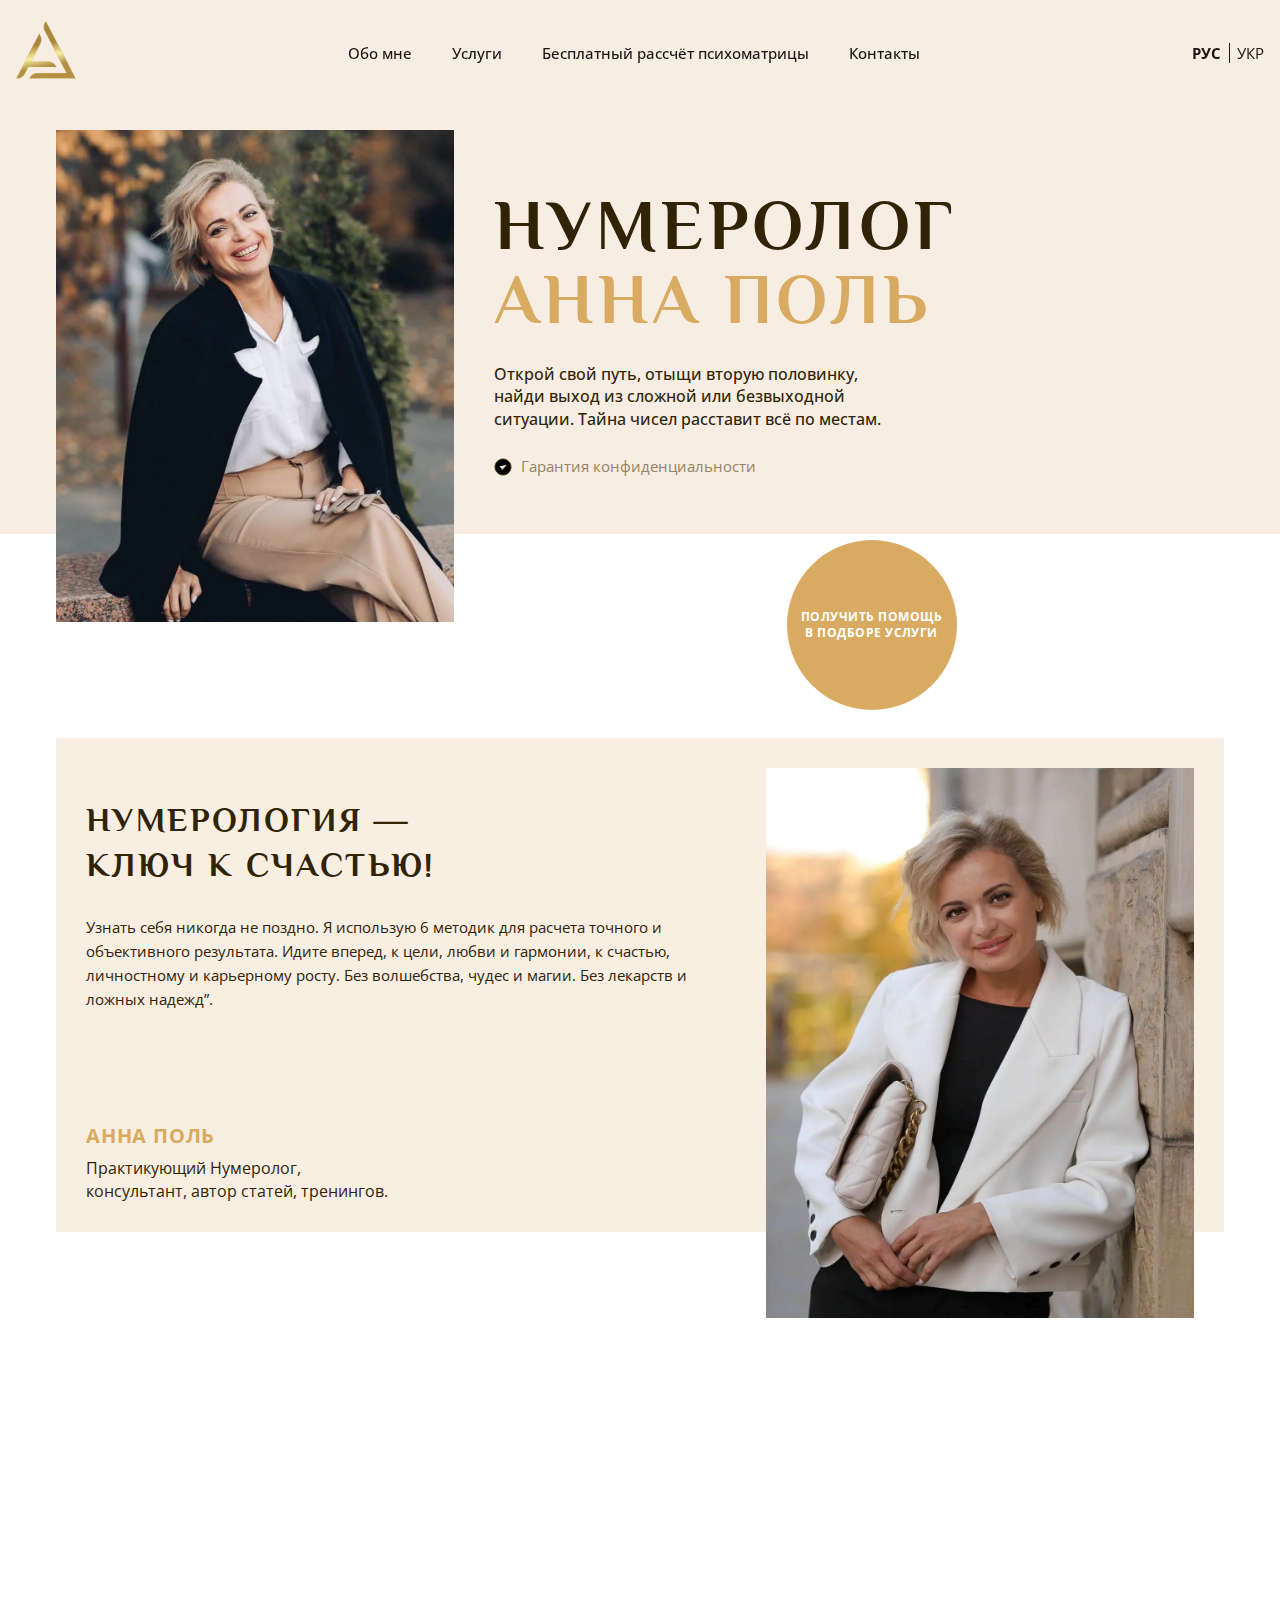
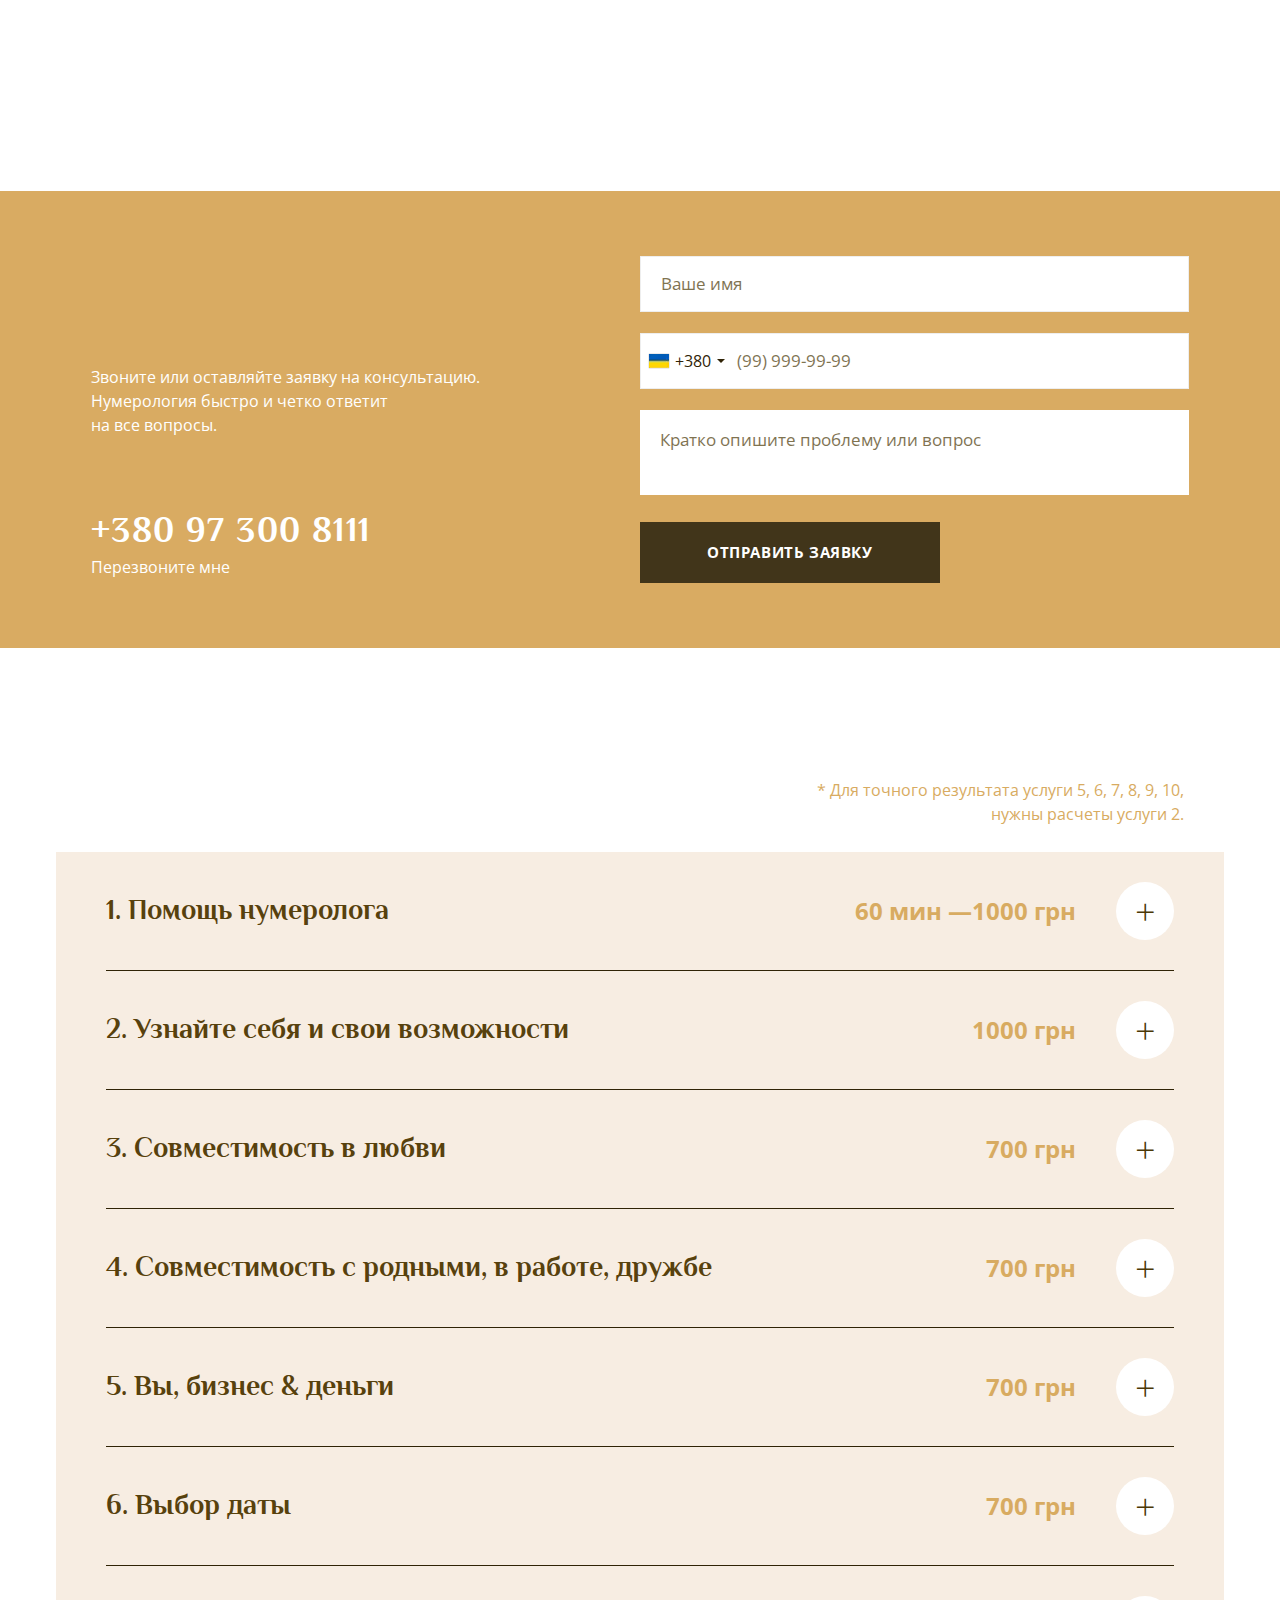
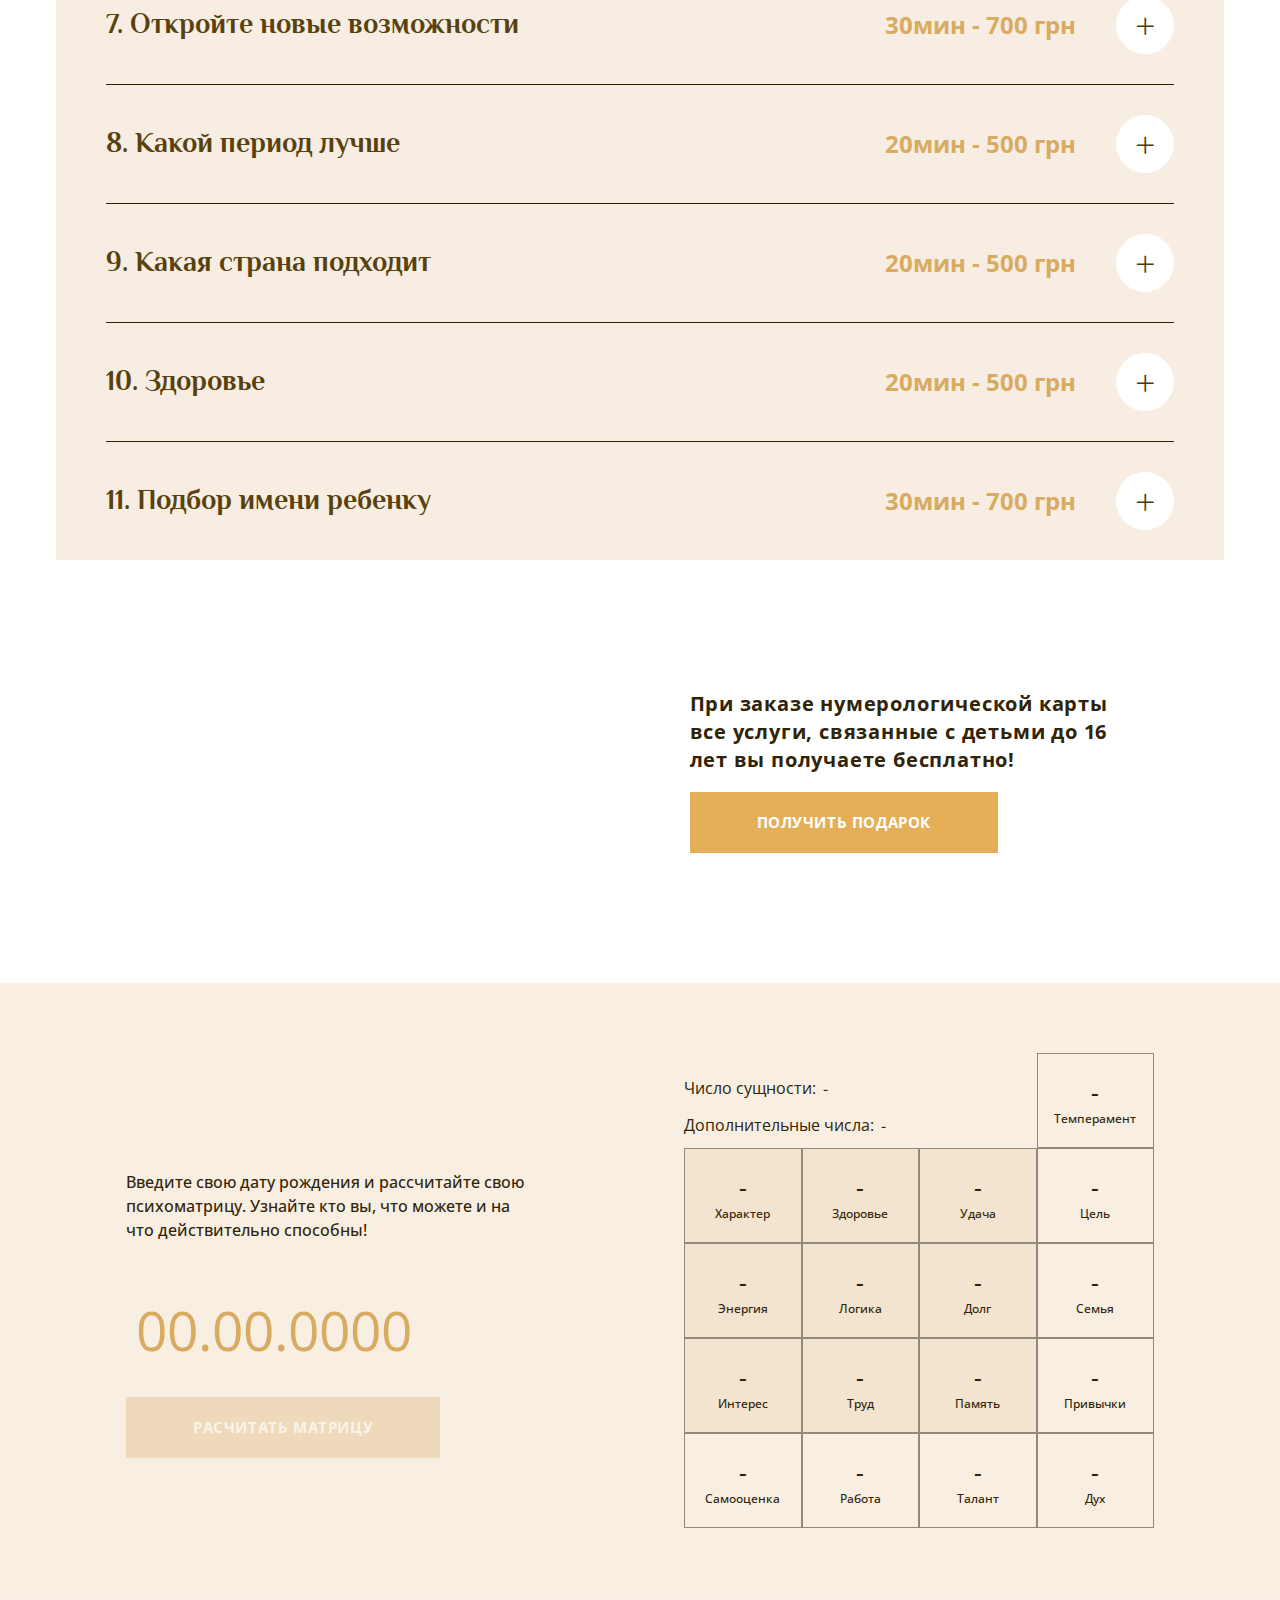
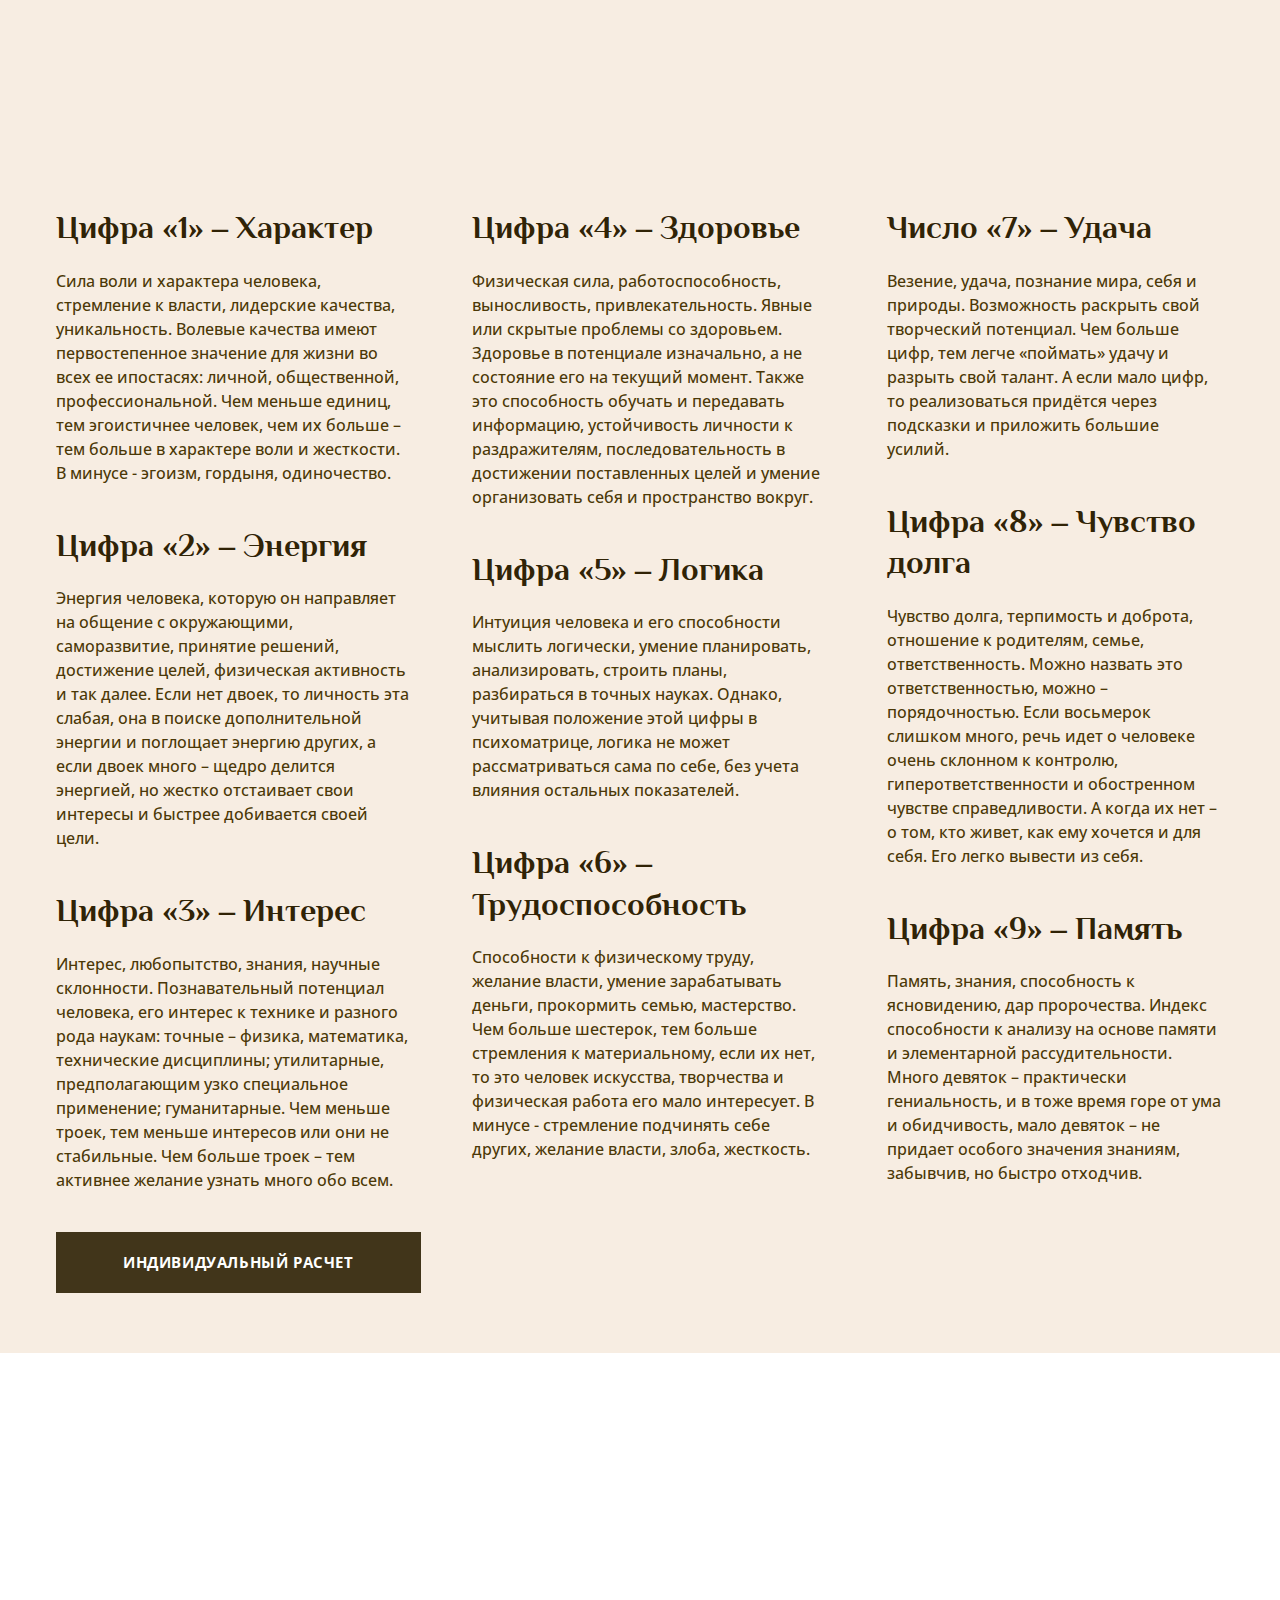
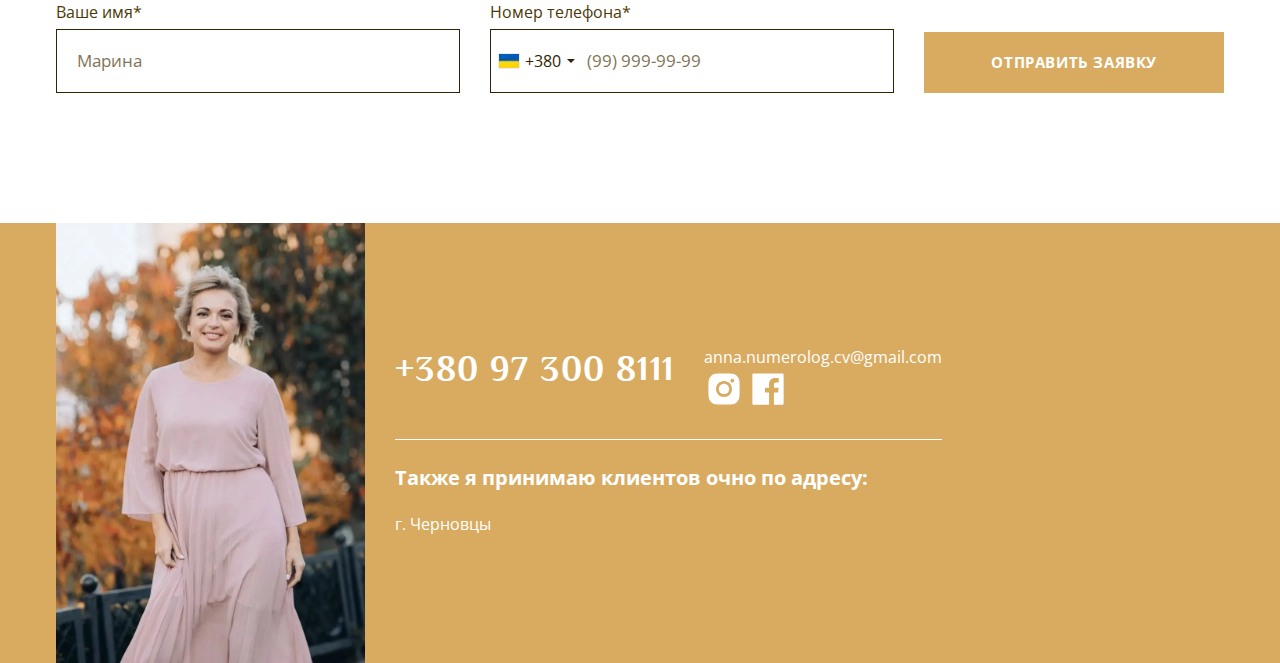
==== commit ac21ca05: "comit" ====
--- a/index.html
+++ b/index.html
@@ -6,7 +6,7 @@
 	<meta charset="UTF-8">
 	<meta name="format-detection" content="telephone=no">
 	<!-- <style>body{opacity: 0;}</style> -->
-	<link rel="stylesheet" href="css/style.min.css?_v=20220614142848">
+	<link rel="stylesheet" href="css/style.min.css?_v=20220614154421">
 	<link rel="shortcut icon" href="favicon.ico">
 	<!-- <meta name="robots" content="noindex, nofollow"> -->
 	<meta name="viewport" content="width=device-width, initial-scale=1.0">
@@ -902,9 +902,9 @@
 			</div>
 		</div>
 	</div>
-	<script src="https://code.jquery.com/jquery-3.6.0.min.js?_v=20220614142848" integrity="sha256-/xUj+3OJU5yExlq6GSYGSHk7tPXikynS7ogEvDej/m4=" crossorigin="anonymous"></script>
-
-	<script src="js/app.min.js?_v=20220614142848"></script>
+	<script src="https://code.jquery.com/jquery-3.6.0.min.js?_v=20220614154421" integrity="sha256-/xUj+3OJU5yExlq6GSYGSHk7tPXikynS7ogEvDej/m4=" crossorigin="anonymous"></script>
+
+	<script src="js/app.min.js?_v=20220614154421"></script>
 </body>
 
 </html>--- a/css/style.min.css
+++ b/css/style.min.css
@@ -1 +1 @@
-@charset "UTF-8";@font-face{font-family:OpenSans;font-display:swap;src:url(../fonts/OpenSans-Bold.woff2) format("woff2"),url(../fonts/OpenSans-Bold.woff) format("woff");font-weight:700;font-style:normal}@font-face{font-family:OpenSans;font-display:swap;src:url(../fonts/OpenSans-Light.woff2) format("woff2"),url(../fonts/OpenSans-Light.woff) format("woff");font-weight:300;font-style:normal}@font-face{font-family:OpenSans;font-display:swap;src:url(../fonts/OpenSans-Medium.woff2) format("woff2"),url(../fonts/OpenSans-Medium.woff) format("woff");font-weight:500;font-style:normal}@font-face{font-family:OpenSans;font-display:swap;src:url(../fonts/OpenSans-Regular.woff2) format("woff2"),url(../fonts/OpenSans-Regular.woff) format("woff");font-weight:400;font-style:normal}@font-face{font-family:Philosopher;font-display:swap;src:url(../fonts/Philosopher-bold.woff2) format("woff2"),url(../fonts/Philosopher-bold.woff) format("woff");font-weight:700;font-style:normal}*{padding:0;margin:0;border:0}*,:after,:before{-webkit-box-sizing:border-box;box-sizing:border-box}body,html{height:100%;min-width:320px}body{font-family:OpenSans,sans-serif;font-size:1rem;line-height:150%;color:#302306;font-weight:400;font-style:normal;-ms-text-size-adjust:100%;-moz-text-size-adjust:100%;-webkit-text-size-adjust:100%;-webkit-font-smoothing:antialiased;-moz-osx-font-smoothing:grayscale}button,input,textarea{font-family:OpenSans,sans-serif;font-size:inherit}button{cursor:pointer;color:inherit;background-color:inherit}a{color:inherit}a:link,a:visited{text-decoration:none}a:hover{text-decoration:none}ul li{list-style:none}img{vertical-align:top}h1,h2,h3,h4,h5,h6{font-weight:inherit;font-size:inherit}.lock body{overflow:hidden;-ms-touch-action:none;touch-action:none}img{max-width:100%}.wrapper{min-height:100%;display:-webkit-box;display:-ms-flexbox;display:flex;-webkit-box-orient:vertical;-webkit-box-direction:normal;-ms-flex-direction:column;flex-direction:column;overflow:hidden}.wrapper>main{-webkit-box-flex:1;-ms-flex:1 1 auto;flex:1 1 auto}.wrapper>*{min-width:0}[class*=__container]{max-width:78.75rem;-webkit-box-sizing:content-box;box-sizing:content-box;margin:0 auto;padding:0 .9375rem}.form__row:not(:last-child){margin-bottom:1.3125rem}.button{display:-webkit-inline-box;display:-ms-inline-flexbox;display:inline-flex;-webkit-box-align:center;-ms-flex-align:center;align-items:center;-webkit-box-pack:center;-ms-flex-pack:center;justify-content:center;text-align:center;padding:20px 67px;font-size:15px;line-height:140%;font-weight:700;letter-spacing:.04em;text-transform:uppercase;color:#fff;background:#41351a;-webkit-transition:all .3s ease 0s;-o-transition:all .3s ease 0s;transition:all .3s ease 0s}.button._fw{width:100%}input[type=email],input[type=tel],input[type=text],textarea{-webkit-appearance:none;-moz-appearance:none;appearance:none}.input{border-radius:0!important;width:100%;display:block;padding:16px 20px;border:1px solid #eee}.input::-webkit-input-placeholder{font-size:17px;line-height:150%;color:#4b3806;font-weight:400;opacity:.7}.input::-moz-placeholder{font-size:17px;line-height:150%;color:#4b3806;font-weight:400;opacity:.7}.input:-ms-input-placeholder{font-size:17px;line-height:150%;color:#4b3806;font-weight:400;opacity:.7}.input::-ms-input-placeholder{font-size:17px;line-height:150%;color:#4b3806;font-weight:400;opacity:.7}.input::placeholder{font-size:17px;line-height:150%;color:#4b3806;font-weight:400;opacity:.7}.input._form-error{border:1px solid red}.consult__form-input,.popup__form-input{padding:20px 20px;border:1px solid #302306}textarea{width:100%;resize:none;padding:17px 20px;color:#4b3806;min-height:85px;font-weight:400}textarea::-webkit-input-placeholder{font-size:17px;line-height:150%;color:#4b3806;opacity:.7}textarea::-moz-placeholder{font-size:17px;line-height:150%;color:#4b3806;opacity:.7}textarea:-ms-input-placeholder{font-size:17px;line-height:150%;color:#4b3806;opacity:.7}textarea::-ms-input-placeholder{font-size:17px;line-height:150%;color:#4b3806;opacity:.7}textarea::placeholder{font-size:17px;line-height:150%;color:#4b3806;opacity:.7}body::after{content:"";background-color:rgba(0,0,0,.5);position:fixed;width:100%;height:100%;top:0;left:0;opacity:0;-webkit-transition:opacity .8s ease 0s;-o-transition:opacity .8s ease 0s;transition:opacity .8s ease 0s;pointer-events:none;z-index:149}.popup-show body::after{opacity:1}.popup{position:fixed;top:0;left:0;bottom:0;right:0;padding:30px 10px;-webkit-transition:visibility .8s ease 0s;-o-transition:visibility .8s ease 0s;transition:visibility .8s ease 0s;visibility:hidden;pointer-events:none}.popup_show{z-index:150;visibility:visible;overflow:auto;pointer-events:auto}.popup_show .popup__content{visibility:visible;-webkit-transform:scale(1);-ms-transform:scale(1);transform:scale(1)}.popup__wrapper{display:-webkit-box;display:-ms-flexbox;display:flex;-webkit-box-orient:vertical;-webkit-box-direction:normal;-ms-flex-direction:column;flex-direction:column;-webkit-box-align:center;-ms-flex-align:center;align-items:center;min-height:100%;-webkit-box-flex:1;-ms-flex:1 1 auto;flex:1 1 auto;width:100%;display:flex;-webkit-box-pack:center;-ms-flex-pack:center;justify-content:center;align-items:center}.popup__content{position:relative;visibility:hidden;-webkit-transform:scale(0);-ms-transform:scale(0);transform:scale(0);-webkit-transition:-webkit-transform .3s ease 0s;transition:-webkit-transform .3s ease 0s;-o-transition:transform .3s ease 0s;transition:transform .3s ease 0s;transition:transform .3s ease 0s,-webkit-transform .3s ease 0s;background-color:#fff;padding:20px;padding-top:150px;width:100%;max-width:560px}.lock .popup__content{visibility:visible}.popup__close{font-size:2.625rem;position:absolute;top:-50px;right:0;z-index:1;background-color:transparent;-webkit-transform:rotate(45deg);-ms-transform:rotate(45deg);transform:rotate(45deg);color:#fff;outline:1px solid transparent}.popup__bg{position:absolute;top:0;left:0;width:100%;height:125px;background-size:cover;background-repeat:no-repeat;background-position:center}.popup__title{font-family:Philosopher;font-size:42px;line-height:1.2;text-align:center;color:#4b3806;margin-bottom:.625rem}.popup__text{font-size:18px;line-height:1.3;font-weight:500;color:#302306;text-align:center;margin-bottom:.9375rem}.popup__form-button{background-color:#d8ab61;border-radius:5px;width:100%}.no-webp .popup-1 .popup__bg{background-image:url(../img/popup/bg-1.png)}.no-webp .popup-2 .popup__bg{background-image:url(../img/popup/bg-2.png)}.no-webp .popup-3 .popup__bg{background-image:url(../img/popup/bg-3.png)}.no-webp .popup-4 .popup__bg{background-image:url(../img/popup/bg-1.png)}[class*=-ibg]{position:relative}[class*=-ibg] img{position:absolute;width:100%;height:100%;top:0;left:0;-o-object-fit:cover;object-fit:cover}[class*=-ibg_contain] img{-o-object-fit:contain;object-fit:contain}.section{position:relative}.section__title{font-family:Philosopher;font-weight:700;letter-spacing:.07em;text-transform:uppercase;color:#302306;opacity:0;-webkit-transform:translateX(-100%);-ms-transform:translateX(-100%);transform:translateX(-100%);margin-bottom:1.75rem}.list__item{display:-webkit-box;display:-ms-flexbox;display:flex;-webkit-box-align:center;-ms-flex-align:center;align-items:center;-webkit-column-break-inside:avoid;-moz-column-break-inside:avoid;break-inside:avoid;max-width:520px;opacity:0;-webkit-transform:translateX(-100%);-ms-transform:translateX(-100%);transform:translateX(-100%)}.list__item:not(:last-child){margin-bottom:1.75rem}.list__item svg{-webkit-box-flex:0;-ms-flex:0 0 22px;flex:0 0 22px}.list__item span{font-size:20px;line-height:140%;font-weight:600;letter-spacing:.04em;color:#302306;margin-left:18px}._watcher-view .list__item{opacity:1;-webkit-transform:translateX(0);-ms-transform:translateX(0);transform:translateX(0);-webkit-transition:all .7s ease 0s;-o-transition:all .7s ease 0s;transition:all .7s ease 0s}._watcher-view .list__item:first-child{-webkit-transition-delay:.3s;-o-transition-delay:.3s;transition-delay:.3s}._watcher-view .list__item:nth-child(2){-webkit-transition-delay:.4s;-o-transition-delay:.4s;transition-delay:.4s}._watcher-view .list__item:nth-child(3){-webkit-transition-delay:.5s;-o-transition-delay:.5s;transition-delay:.5s}._watcher-view .list__item:nth-child(4){-webkit-transition-delay:.6s;-o-transition-delay:.6s;transition-delay:.6s}._watcher-view .list__item:nth-child(5){-webkit-transition-delay:.7s;-o-transition-delay:.7s;transition-delay:.7s}._watcher-view .list__item:nth-child(6){-webkit-transition-delay:.8s;-o-transition-delay:.8s;transition-delay:.8s}._watcher-view .section__title{opacity:1;-webkit-transform:translateX(0);-ms-transform:translateX(0);transform:translateX(0);-webkit-transition:all .7s ease .4s;-o-transition:all .7s ease .4s;transition:all .7s ease .4s}.dws-progress-bar{position:absolute;top:50%;left:50%;-webkit-transform:translate(-50%,-50%);-ms-transform:translate(-50%,-50%);transform:translate(-50%,-50%);z-index:1000}.progress-percentage{position:absolute;top:50%;left:50%;-webkit-transform:translate(-50%,-50%);-ms-transform:translate(-50%,-50%);transform:translate(-50%,-50%);font-size:40px;font-weight:700;color:#e5ae58}#preloader{position:fixed;left:0;top:0;right:0;bottom:0;z-index:1000;background:#000}.iti__arrow{border-top:4px solid #302306!important}.iti{width:100%!important}.hidden{display:none!important}.iti--separate-dial-code .iti__selected-flag{background-color:transparent!important}.header{position:fixed;top:0;left:0;width:100%;padding:20px 0;z-index:100}.header._header-scroll{background-color:#fff}.header__container{display:-webkit-box;display:-ms-flexbox;display:flex;-webkit-box-align:center;-ms-flex-align:center;align-items:center;-webkit-box-pack:justify;-ms-flex-pack:justify;justify-content:space-between}.menu-open .menu__body{right:0}.menu__link{font-size:15px;line-height:140%;font-weight:500;color:#1c1514;-webkit-transition:color .3s ease 0s;-o-transition:color .3s ease 0s;transition:color .3s ease 0s}.menu__link:hover{color:#d8ab61}.lang__item{position:relative;font-size:15px;line-height:140%;text-transform:uppercase;color:#1c1514;-webkit-transition:color .3s ease 0s;-o-transition:color .3s ease 0s;transition:color .3s ease 0s}.lang__item:hover{color:#d8ab61}.lang__item-active{font-weight:700}.icon-menu{display:none}.intro{position:relative;padding-top:130px;background-color:#f7ede2}.intro__body{display:-webkit-box;display:-ms-flexbox;display:flex}.intro__img{position:relative}.intro__img img{position:absolute;top:0;left:0;width:100%;height:100%;-o-object-fit:cover;object-fit:cover}.intro__content{position:relative}.intro__title{font-family:Philosopher;font-weight:700;line-height:1.05;letter-spacing:.07em;text-transform:uppercase}.intro__title span{display:block;color:#d9ab62}.intro__text{max-width:410px;line-height:1.4;font-weight:500}.intro__return{display:-webkit-box;display:-ms-flexbox;display:flex;-webkit-box-align:center;-ms-flex-align:center;align-items:center;color:#948462}.intro__return svg{margin-right:9px}.intro__help{position:absolute;width:236px;height:236px;border-radius:50%;background:#d9ab62;display:-webkit-box;display:-ms-flexbox;display:flex;-webkit-box-align:center;-ms-flex-align:center;align-items:center;-webkit-box-pack:center;-ms-flex-pack:center;justify-content:center;font-weight:700;line-height:140%;text-align:center;letter-spacing:.04em;text-transform:uppercase;color:#fff;-webkit-transition:-webkit-transform .3s ease 0s;transition:-webkit-transform .3s ease 0s;-o-transition:transform .3s ease 0s;transition:transform .3s ease 0s;transition:transform .3s ease 0s,-webkit-transform .3s ease 0s;-webkit-animation:pulse 3s linear infinite;animation:pulse 3s linear infinite;outline:1px solid transparent}.intro__help:hover{-webkit-transform:scale(1.05);-ms-transform:scale(1.05);transform:scale(1.05)}@-webkit-keyframes pulse{0%{-webkit-transform:scale(1);transform:scale(1)}70%{-webkit-transform:scale(1.1);transform:scale(1.1)}100%{-webkit-transform:scale(1);transform:scale(1)}}@keyframes pulse{0%{-webkit-transform:scale(1);transform:scale(1)}70%{-webkit-transform:scale(1.1);transform:scale(1.1)}100%{-webkit-transform:scale(1);transform:scale(1)}}.about__body{background:#f8eee2}.about__content{position:relative;padding-top:30px}.about__desc{font-size:17px;color:#302306}.about__author h4{font-size:20px;line-height:140%;font-weight:600;letter-spacing:.04em;text-transform:uppercase;color:#d8ab61;margin-bottom:.4375rem}.about__author p{font-size:16px;line-height:140%;color:#302306}.feedback{background:#d9ab62}.feedback__content{color:#fff}.feedback__title{color:#fff;margin-bottom:1.25rem;opacity:0;-webkit-transform:translateX(-100%);-ms-transform:translateX(-100%);transform:translateX(-100%)}.feedback__phone{display:block;font-family:Philosopher,sans-serif;font-size:35px;line-height:140%;font-weight:700;letter-spacing:.04em;text-transform:uppercase}.feedback__link{display:inline-block;-webkit-text-decoration-line:underline;text-decoration-line:underline;position:relative;-webkit-transition:all .3s ease 0s;-o-transition:all .3s ease 0s;transition:all .3s ease 0s}.feedback__link::before{content:"";position:absolute;bottom:-2px;left:0;width:0;height:1px;background-color:#302306;-webkit-transition:all .3s ease 0s;-o-transition:all .3s ease 0s;transition:all .3s ease 0s}.feedback__link:hover{color:#302306}.feedback__link:hover::before{width:100%}.services__container{max-width:81.25rem}.services__title{margin-bottom:20px;opacity:0;-webkit-transform:translateX(-100%);-ms-transform:translateX(-100%);transform:translateX(-100%)}.services__head{margin-bottom:1.625rem}.services__text{color:#d8ab61}.services__acordion{background-color:#f7ede2;padding:0 50px}.services__acordion-item:not(:last-child){border-bottom:1px solid #302306}.acordion-item__title{position:relative;width:100%;text-align:left}.acordion-item__title span{font-family:Philosopher,Arial,sans-serif;font-size:32px;line-height:1.4;font-weight:700;color:#57410d}.acordion-item__title._spoller-active .acordion-item__icon{-webkit-transform:rotate(45deg);-ms-transform:rotate(45deg);transform:rotate(45deg);background-color:#d8ab61;color:#fff}.acordion-item__icon{height:58px;width:58px;border-radius:50%;display:-webkit-box;display:-ms-flexbox;display:flex;-webkit-box-align:center;-ms-flex-align:center;align-items:center;-webkit-box-pack:center;-ms-flex-pack:center;justify-content:center;font-size:36px;font-weight:300;font-style:inherit;color:#4b3806;background-color:#fff;-webkit-transition:-webkit-transform .4s ease 0s;transition:-webkit-transform .4s ease 0s;-o-transition:transform .4s ease 0s;transition:transform .4s ease 0s;transition:transform .4s ease 0s,-webkit-transform .4s ease 0s}.acordion-item__price{font-size:24px;line-height:1.4;font-weight:700;color:#d8ab61;margin-right:40px;margin-left:auto}.acordion-item__content{display:-webkit-box;display:-ms-flexbox;display:flex;-webkit-box-orient:vertical;-webkit-box-direction:normal;-ms-flex-direction:column;flex-direction:column;-webkit-box-align:start;-ms-flex-align:start;align-items:flex-start;padding-bottom:40px}.acordion-item__button{margin-top:20px}.acordion-item__inner{display:-webkit-box;display:-ms-flexbox;display:flex;-webkit-box-pack:justify;-ms-flex-pack:justify;justify-content:space-between}.acordion-item__group:not(:last-child){margin-right:80px}.acordion-item__group h4{font-size:20px;line-height:1.55;font-weight:600;color:#4b3806;margin-bottom:1.25rem}.acordion-item__list li{position:relative;padding-left:15px;font-weight:500;color:#4b3806}.acordion-item__list li:not(:last-child){margin-bottom:.25rem}.acordion-item__list li::before{content:"";position:absolute;top:8px;left:0;width:6px;height:6px;border-radius:50%;background-color:#302306}.gift__title{margin-bottom:0;max-width:410px;opacity:0;-webkit-transform:translateX(-100%);-ms-transform:translateX(-100%);transform:translateX(-100%)}.gift__group{max-width:460px}.gift__text{font-size:20px;line-height:140%;font-weight:600;letter-spacing:.04em;color:#302306;margin-bottom:1.125rem}.gift__button{background:#e5ae58;color:#fff}.gift__button:hover{background:#41351a}.meanings{background-color:#f7ede2}.meanings__title{max-width:500px;margin-bottom:2.5rem}.meanings__body{margin-bottom:2.5rem}.meanings__item-title{font-family:Philosopher;font-size:32px;line-height:130%;font-weight:700;margin-bottom:1.25rem}.meanings__item-desc{font-size:16px;font-weight:500;color:#4b3806}.consult__form{width:100%}.consult__form-button{background:#d8ab61;color:#fff}.consult__form-button:hover{background-color:#302306}.consult__form-row,.popup__form-row{-webkit-box-flex:1;-ms-flex:1;flex:1}.consult__form-row label,.popup__form-row label{display:inline-block;font-weight:400;color:#4b3806;margin-bottom:.3125rem}.contacts{background-color:#d8ab61;margin-bottom:0!important}.contacts__body{display:-webkit-box;display:-ms-flexbox;display:flex;color:#fff}.contacts__img img{width:100%;height:100%;-o-object-fit:cover;object-fit:cover}.contacts__title{color:#fff}.contacts__item:not(:last-child){border-bottom:1px solid #fff}.contacts__item p{font-size:20px;line-height:1.4;font-weight:700;color:#fff;margin-bottom:1.25rem}.contacts__item-phone{font-family:Philosopher,sans-serif;font-size:35px;line-height:140%;font-weight:700;letter-spacing:.04em;text-transform:uppercase;margin-right:30px}.contacts__item-email,.contacts__item-location,.contacts__item-phone{position:relative;-webkit-transition:all .3s ease 0s;-o-transition:all .3s ease 0s;transition:all .3s ease 0s}.contacts__item-email::before,.contacts__item-location::before,.contacts__item-phone::before{content:"";position:absolute;bottom:-2px;left:0;width:0;height:1px;background-color:#302306;-webkit-transition:all .3s ease 0s;-o-transition:all .3s ease 0s;transition:all .3s ease 0s}.contacts__item-email:hover,.contacts__item-location:hover,.contacts__item-phone:hover{color:#302306}.contacts__item-email:hover::before,.contacts__item-location:hover::before,.contacts__item-phone:hover::before{width:100%}.contacts__item-location{font-weight:400}.contacts__social-link svg{width:40px;height:40px;fill:#fff}.matrix{background-color:#f8eee2;margin-bottom:0!important}.matrix__body{display:-webkit-box;display:-ms-flexbox;display:flex}.matrix__text{max-width:453px;font-weight:500;margin-bottom:2.5rem}.matrix__button{background:#d8ab61}.matrix__result-row{display:-webkit-box;display:-ms-flexbox;display:flex;-webkit-box-pack:end;-ms-flex-pack:end;justify-content:flex-end}.matrix__item{-webkit-box-flex:0;-ms-flex:0 0 25%;flex:0 0 25%;width:25%;height:80px;display:-webkit-box;display:-ms-flexbox;display:flex;-webkit-box-orient:vertical;-webkit-box-direction:normal;-ms-flex-direction:column;flex-direction:column;-webkit-box-align:center;-ms-flex-align:center;align-items:center;-webkit-box-pack:center;-ms-flex-pack:center;justify-content:center;border:1px solid #918a79;font-size:10px;line-height:1.5;font-weight:500;color:#302306}.matrix__item span{font-size:14px}.matrix__result-group{display:-webkit-box;display:-ms-flexbox;display:flex;-webkit-box-pack:center;-ms-flex-pack:center;justify-content:center;-webkit-box-orient:vertical;-webkit-box-direction:normal;-ms-flex-direction:column;flex-direction:column}.matrix__result-group-item{display:-webkit-box;display:-ms-flexbox;display:flex;-webkit-box-align:center;-ms-flex-align:center;align-items:center}.matrix__result-group-item:not(:last-child){margin-bottom:.625rem}.matrix__input{color:#d8ab61;background-color:transparent;padding:10px;font-size:55px;line-height:1;margin-bottom:1.25rem;outline:1px solid transparent}.matrix__input::-webkit-input-placeholder{font-size:55px;color:#d8ab61;line-height:1}.matrix__input::-moz-placeholder{font-size:55px;color:#d8ab61;line-height:1}.matrix__input:-ms-input-placeholder{font-size:55px;color:#d8ab61;line-height:1}.matrix__input::-ms-input-placeholder{font-size:55px;color:#d8ab61;line-height:1}.matrix__input::placeholder{font-size:55px;color:#d8ab61;line-height:1}.matrix__item-add,.matrix__item-sush{margin:0 7px}.additionnumb,.sush{font-size:1.5rem;font-weight:500;margin:0 7px}.birthday-btn{cursor:pointer;opacity:1;-webkit-transition:all .3s ease-in-out;-o-transition:all .3s ease-in-out;transition:all .3s ease-in-out}.block-btn{pointer-events:none;opacity:.3}.copymatrix{opacity:0;pointer-events:none;cursor:pointer}.copymatrix.showicon{opacity:1;pointer-events:auto}.iti{position:relative;display:inline-block}.iti *{-webkit-box-sizing:border-box;box-sizing:border-box;-moz-box-sizing:border-box}.iti__hide{display:none}.iti__v-hide{visibility:hidden}.iti input,.iti input[type=tel],.iti input[type=text]{position:relative;z-index:0;margin-top:0!important;margin-bottom:0!important;padding-right:36px;margin-right:0}.iti__flag-container{position:absolute;top:0;bottom:0;right:0;padding:1px}.iti__selected-flag{z-index:1;position:relative;display:-webkit-box;display:-ms-flexbox;display:flex;-webkit-box-align:center;-ms-flex-align:center;align-items:center;height:100%;padding:0 6px 0 8px}.iti__arrow{margin-left:6px;width:0;height:0;border-left:4px solid transparent;border-right:4px solid transparent;border-top:4px solid #fff}.iti__arrow--up{border-top:none;border-bottom:4px solid #fff}.iti__country-list{position:absolute;z-index:2;list-style:none;text-align:left;padding:0;margin:0 0 0 -1px;-webkit-box-shadow:1px 1px 4px rgba(0,0,0,.2);box-shadow:1px 1px 4px rgba(0,0,0,.2);background-color:#fff;border:1px solid #ccc;white-space:nowrap;max-height:200px;overflow-y:scroll;-webkit-overflow-scrolling:touch}.iti__country-list--dropup{bottom:100%;margin-bottom:-1px}.iti__flag-box{display:inline-block;width:20px}.iti__divider{padding-bottom:5px;margin-bottom:5px;border-bottom:1px solid #ccc}.iti__country{padding:5px 10px;outline:0}.iti__dial-code{color:#999}.iti__country.iti__highlight{background-color:rgba(0,0,0,.05)}.iti__country-name,.iti__dial-code,.iti__flag-box{vertical-align:middle}.iti__country-name,.iti__flag-box{margin-right:6px}.iti--allow-dropdown input,.iti--allow-dropdown input[type=tel],.iti--allow-dropdown input[type=text],.iti--separate-dial-code input,.iti--separate-dial-code input[type=tel],.iti--separate-dial-code input[type=text]{padding-right:6px;padding-left:52px;margin-left:0}.iti--allow-dropdown .iti__flag-container,.iti--separate-dial-code .iti__flag-container{right:auto;left:0}.iti--allow-dropdown .iti__flag-container:hover{cursor:pointer}.iti--allow-dropdown .iti__flag-container:hover .iti__selected-flag{background-color:rgba(0,0,0,.05)}.iti--allow-dropdown input[disabled]+.iti__flag-container:hover,.iti--allow-dropdown input[readonly]+.iti__flag-container:hover{cursor:default}.iti--allow-dropdown input[disabled]+.iti__flag-container:hover .iti__selected-flag,.iti--allow-dropdown input[readonly]+.iti__flag-container:hover .iti__selected-flag{background-color:transparent}.iti--separate-dial-code .iti__selected-flag{background-color:rgba(0,0,0,.05)}.iti--separate-dial-code .iti__selected-dial-code{margin-left:6px}.iti--container{position:absolute;top:-1000px;left:-1000px;z-index:1060;padding:1px}.iti--container:hover{cursor:pointer}.iti-mobile .iti--container{top:30px;bottom:30px;left:30px;right:30px;position:fixed}.iti-mobile .iti__country-list{max-height:100%;width:100%}.iti-mobile .iti__country{padding:10px 10px;line-height:1.5em}.iti__flag{width:20px}.iti__flag.iti__be{width:18px}.iti__flag.iti__ch{width:15px}.iti__flag.iti__mc{width:19px}.iti__flag.iti__ne{width:18px}.iti__flag.iti__np{width:13px}.iti__flag.iti__va{width:15px}.iti__flag.iti__ac{height:10px;background-position:0 0}.iti__flag.iti__ad{height:14px;background-position:-22px 0}.iti__flag.iti__ae{height:10px;background-position:-44px 0}.iti__flag.iti__af{height:14px;background-position:-66px 0}.iti__flag.iti__ag{height:14px;background-position:-88px 0}.iti__flag.iti__ai{height:10px;background-position:-110px 0}.iti__flag.iti__al{height:15px;background-position:-132px 0}.iti__flag.iti__am{height:10px;background-position:-154px 0}.iti__flag.iti__ao{height:14px;background-position:-176px 0}.iti__flag.iti__aq{height:14px;background-position:-198px 0}.iti__flag.iti__ar{height:13px;background-position:-220px 0}.iti__flag.iti__as{height:10px;background-position:-242px 0}.iti__flag.iti__at{height:14px;background-position:-264px 0}.iti__flag.iti__au{height:10px;background-position:-286px 0}.iti__flag.iti__aw{height:14px;background-position:-308px 0}.iti__flag.iti__ax{height:13px;background-position:-330px 0}.iti__flag.iti__az{height:10px;background-position:-352px 0}.iti__flag.iti__ba{height:10px;background-position:-374px 0}.iti__flag.iti__bb{height:14px;background-position:-396px 0}.iti__flag.iti__bd{height:12px;background-position:-418px 0}.iti__flag.iti__be{height:15px;background-position:-440px 0}.iti__flag.iti__bf{height:14px;background-position:-460px 0}.iti__flag.iti__bg{height:12px;background-position:-482px 0}.iti__flag.iti__bh{height:12px;background-position:-504px 0}.iti__flag.iti__bi{height:12px;background-position:-526px 0}.iti__flag.iti__bj{height:14px;background-position:-548px 0}.iti__flag.iti__bl{height:14px;background-position:-570px 0}.iti__flag.iti__bm{height:10px;background-position:-592px 0}.iti__flag.iti__bn{height:10px;background-position:-614px 0}.iti__flag.iti__bo{height:14px;background-position:-636px 0}.iti__flag.iti__bq{height:14px;background-position:-658px 0}.iti__flag.iti__br{height:14px;background-position:-680px 0}.iti__flag.iti__bs{height:10px;background-position:-702px 0}.iti__flag.iti__bt{height:14px;background-position:-724px 0}.iti__flag.iti__bv{height:15px;background-position:-746px 0}.iti__flag.iti__bw{height:14px;background-position:-768px 0}.iti__flag.iti__by{height:10px;background-position:-790px 0}.iti__flag.iti__bz{height:14px;background-position:-812px 0}.iti__flag.iti__ca{height:10px;background-position:-834px 0}.iti__flag.iti__cc{height:10px;background-position:-856px 0}.iti__flag.iti__cd{height:15px;background-position:-878px 0}.iti__flag.iti__cf{height:14px;background-position:-900px 0}.iti__flag.iti__cg{height:14px;background-position:-922px 0}.iti__flag.iti__ch{height:15px;background-position:-944px 0}.iti__flag.iti__ci{height:14px;background-position:-961px 0}.iti__flag.iti__ck{height:10px;background-position:-983px 0}.iti__flag.iti__cl{height:14px;background-position:-1005px 0}.iti__flag.iti__cm{height:14px;background-position:-1027px 0}.iti__flag.iti__cn{height:14px;background-position:-1049px 0}.iti__flag.iti__co{height:14px;background-position:-1071px 0}.iti__flag.iti__cp{height:14px;background-position:-1093px 0}.iti__flag.iti__cr{height:12px;background-position:-1115px 0}.iti__flag.iti__cu{height:10px;background-position:-1137px 0}.iti__flag.iti__cv{height:12px;background-position:-1159px 0}.iti__flag.iti__cw{height:14px;background-position:-1181px 0}.iti__flag.iti__cx{height:10px;background-position:-1203px 0}.iti__flag.iti__cy{height:14px;background-position:-1225px 0}.iti__flag.iti__cz{height:14px;background-position:-1247px 0}.iti__flag.iti__de{height:12px;background-position:-1269px 0}.iti__flag.iti__dg{height:10px;background-position:-1291px 0}.iti__flag.iti__dj{height:14px;background-position:-1313px 0}.iti__flag.iti__dk{height:15px;background-position:-1335px 0}.iti__flag.iti__dm{height:10px;background-position:-1357px 0}.iti__flag.iti__do{height:14px;background-position:-1379px 0}.iti__flag.iti__dz{height:14px;background-position:-1401px 0}.iti__flag.iti__ea{height:14px;background-position:-1423px 0}.iti__flag.iti__ec{height:14px;background-position:-1445px 0}.iti__flag.iti__ee{height:13px;background-position:-1467px 0}.iti__flag.iti__eg{height:14px;background-position:-1489px 0}.iti__flag.iti__eh{height:10px;background-position:-1511px 0}.iti__flag.iti__er{height:10px;background-position:-1533px 0}.iti__flag.iti__es{height:14px;background-position:-1555px 0}.iti__flag.iti__et{height:10px;background-position:-1577px 0}.iti__flag.iti__eu{height:14px;background-position:-1599px 0}.iti__flag.iti__fi{height:12px;background-position:-1621px 0}.iti__flag.iti__fj{height:10px;background-position:-1643px 0}.iti__flag.iti__fk{height:10px;background-position:-1665px 0}.iti__flag.iti__fm{height:11px;background-position:-1687px 0}.iti__flag.iti__fo{height:15px;background-position:-1709px 0}.iti__flag.iti__fr{height:14px;background-position:-1731px 0}.iti__flag.iti__ga{height:15px;background-position:-1753px 0}.iti__flag.iti__gb{height:10px;background-position:-1775px 0}.iti__flag.iti__gd{height:12px;background-position:-1797px 0}.iti__flag.iti__ge{height:14px;background-position:-1819px 0}.iti__flag.iti__gf{height:14px;background-position:-1841px 0}.iti__flag.iti__gg{height:14px;background-position:-1863px 0}.iti__flag.iti__gh{height:14px;background-position:-1885px 0}.iti__flag.iti__gi{height:10px;background-position:-1907px 0}.iti__flag.iti__gl{height:14px;background-position:-1929px 0}.iti__flag.iti__gm{height:14px;background-position:-1951px 0}.iti__flag.iti__gn{height:14px;background-position:-1973px 0}.iti__flag.iti__gp{height:14px;background-position:-1995px 0}.iti__flag.iti__gq{height:14px;background-position:-2017px 0}.iti__flag.iti__gr{height:14px;background-position:-2039px 0}.iti__flag.iti__gs{height:10px;background-position:-2061px 0}.iti__flag.iti__gt{height:13px;background-position:-2083px 0}.iti__flag.iti__gu{height:11px;background-position:-2105px 0}.iti__flag.iti__gw{height:10px;background-position:-2127px 0}.iti__flag.iti__gy{height:12px;background-position:-2149px 0}.iti__flag.iti__hk{height:14px;background-position:-2171px 0}.iti__flag.iti__hm{height:10px;background-position:-2193px 0}.iti__flag.iti__hn{height:10px;background-position:-2215px 0}.iti__flag.iti__hr{height:10px;background-position:-2237px 0}.iti__flag.iti__ht{height:12px;background-position:-2259px 0}.iti__flag.iti__hu{height:10px;background-position:-2281px 0}.iti__flag.iti__ic{height:14px;background-position:-2303px 0}.iti__flag.iti__id{height:14px;background-position:-2325px 0}.iti__flag.iti__ie{height:10px;background-position:-2347px 0}.iti__flag.iti__il{height:15px;background-position:-2369px 0}.iti__flag.iti__im{height:10px;background-position:-2391px 0}.iti__flag.iti__in{height:14px;background-position:-2413px 0}.iti__flag.iti__io{height:10px;background-position:-2435px 0}.iti__flag.iti__iq{height:14px;background-position:-2457px 0}.iti__flag.iti__ir{height:12px;background-position:-2479px 0}.iti__flag.iti__is{height:15px;background-position:-2501px 0}.iti__flag.iti__it{height:14px;background-position:-2523px 0}.iti__flag.iti__je{height:12px;background-position:-2545px 0}.iti__flag.iti__jm{height:10px;background-position:-2567px 0}.iti__flag.iti__jo{height:10px;background-position:-2589px 0}.iti__flag.iti__jp{height:14px;background-position:-2611px 0}.iti__flag.iti__ke{height:14px;background-position:-2633px 0}.iti__flag.iti__kg{height:12px;background-position:-2655px 0}.iti__flag.iti__kh{height:13px;background-position:-2677px 0}.iti__flag.iti__ki{height:10px;background-position:-2699px 0}.iti__flag.iti__km{height:12px;background-position:-2721px 0}.iti__flag.iti__kn{height:14px;background-position:-2743px 0}.iti__flag.iti__kp{height:10px;background-position:-2765px 0}.iti__flag.iti__kr{height:14px;background-position:-2787px 0}.iti__flag.iti__kw{height:10px;background-position:-2809px 0}.iti__flag.iti__ky{height:10px;background-position:-2831px 0}.iti__flag.iti__kz{height:10px;background-position:-2853px 0}.iti__flag.iti__la{height:14px;background-position:-2875px 0}.iti__flag.iti__lb{height:14px;background-position:-2897px 0}.iti__flag.iti__lc{height:10px;background-position:-2919px 0}.iti__flag.iti__li{height:12px;background-position:-2941px 0}.iti__flag.iti__lk{height:10px;background-position:-2963px 0}.iti__flag.iti__lr{height:11px;background-position:-2985px 0}.iti__flag.iti__ls{height:14px;background-position:-3007px 0}.iti__flag.iti__lt{height:12px;background-position:-3029px 0}.iti__flag.iti__lu{height:12px;background-position:-3051px 0}.iti__flag.iti__lv{height:10px;background-position:-3073px 0}.iti__flag.iti__ly{height:10px;background-position:-3095px 0}.iti__flag.iti__ma{height:14px;background-position:-3117px 0}.iti__flag.iti__mc{height:15px;background-position:-3139px 0}.iti__flag.iti__md{height:10px;background-position:-3160px 0}.iti__flag.iti__me{height:10px;background-position:-3182px 0}.iti__flag.iti__mf{height:14px;background-position:-3204px 0}.iti__flag.iti__mg{height:14px;background-position:-3226px 0}.iti__flag.iti__mh{height:11px;background-position:-3248px 0}.iti__flag.iti__mk{height:10px;background-position:-3270px 0}.iti__flag.iti__ml{height:14px;background-position:-3292px 0}.iti__flag.iti__mm{height:14px;background-position:-3314px 0}.iti__flag.iti__mn{height:10px;background-position:-3336px 0}.iti__flag.iti__mo{height:14px;background-position:-3358px 0}.iti__flag.iti__mp{height:10px;background-position:-3380px 0}.iti__flag.iti__mq{height:14px;background-position:-3402px 0}.iti__flag.iti__mr{height:14px;background-position:-3424px 0}.iti__flag.iti__ms{height:10px;background-position:-3446px 0}.iti__flag.iti__mt{height:14px;background-position:-3468px 0}.iti__flag.iti__mu{height:14px;background-position:-3490px 0}.iti__flag.iti__mv{height:14px;background-position:-3512px 0}.iti__flag.iti__mw{height:14px;background-position:-3534px 0}.iti__flag.iti__mx{height:12px;background-position:-3556px 0}.iti__flag.iti__my{height:10px;background-position:-3578px 0}.iti__flag.iti__mz{height:14px;background-position:-3600px 0}.iti__flag.iti__na{height:14px;background-position:-3622px 0}.iti__flag.iti__nc{height:10px;background-position:-3644px 0}.iti__flag.iti__ne{height:15px;background-position:-3666px 0}.iti__flag.iti__nf{height:10px;background-position:-3686px 0}.iti__flag.iti__ng{height:10px;background-position:-3708px 0}.iti__flag.iti__ni{height:12px;background-position:-3730px 0}.iti__flag.iti__nl{height:14px;background-position:-3752px 0}.iti__flag.iti__no{height:15px;background-position:-3774px 0}.iti__flag.iti__np{height:15px;background-position:-3796px 0}.iti__flag.iti__nr{height:10px;background-position:-3811px 0}.iti__flag.iti__nu{height:10px;background-position:-3833px 0}.iti__flag.iti__nz{height:10px;background-position:-3855px 0}.iti__flag.iti__om{height:10px;background-position:-3877px 0}.iti__flag.iti__pa{height:14px;background-position:-3899px 0}.iti__flag.iti__pe{height:14px;background-position:-3921px 0}.iti__flag.iti__pf{height:14px;background-position:-3943px 0}.iti__flag.iti__pg{height:15px;background-position:-3965px 0}.iti__flag.iti__ph{height:10px;background-position:-3987px 0}.iti__flag.iti__pk{height:14px;background-position:-4009px 0}.iti__flag.iti__pl{height:13px;background-position:-4031px 0}.iti__flag.iti__pm{height:14px;background-position:-4053px 0}.iti__flag.iti__pn{height:10px;background-position:-4075px 0}.iti__flag.iti__pr{height:14px;background-position:-4097px 0}.iti__flag.iti__ps{height:10px;background-position:-4119px 0}.iti__flag.iti__pt{height:14px;background-position:-4141px 0}.iti__flag.iti__pw{height:13px;background-position:-4163px 0}.iti__flag.iti__py{height:11px;background-position:-4185px 0}.iti__flag.iti__qa{height:8px;background-position:-4207px 0}.iti__flag.iti__re{height:14px;background-position:-4229px 0}.iti__flag.iti__ro{height:14px;background-position:-4251px 0}.iti__flag.iti__rs{height:14px;background-position:-4273px 0}.iti__flag.iti__ru{height:14px;background-position:-4295px 0}.iti__flag.iti__rw{height:14px;background-position:-4317px 0}.iti__flag.iti__sa{height:14px;background-position:-4339px 0}.iti__flag.iti__sb{height:10px;background-position:-4361px 0}.iti__flag.iti__sc{height:10px;background-position:-4383px 0}.iti__flag.iti__sd{height:10px;background-position:-4405px 0}.iti__flag.iti__se{height:13px;background-position:-4427px 0}.iti__flag.iti__sg{height:14px;background-position:-4449px 0}.iti__flag.iti__sh{height:10px;background-position:-4471px 0}.iti__flag.iti__si{height:10px;background-position:-4493px 0}.iti__flag.iti__sj{height:15px;background-position:-4515px 0}.iti__flag.iti__sk{height:14px;background-position:-4537px 0}.iti__flag.iti__sl{height:14px;background-position:-4559px 0}.iti__flag.iti__sm{height:15px;background-position:-4581px 0}.iti__flag.iti__sn{height:14px;background-position:-4603px 0}.iti__flag.iti__so{height:14px;background-position:-4625px 0}.iti__flag.iti__sr{height:14px;background-position:-4647px 0}.iti__flag.iti__ss{height:10px;background-position:-4669px 0}.iti__flag.iti__st{height:10px;background-position:-4691px 0}.iti__flag.iti__sv{height:12px;background-position:-4713px 0}.iti__flag.iti__sx{height:14px;background-position:-4735px 0}.iti__flag.iti__sy{height:14px;background-position:-4757px 0}.iti__flag.iti__sz{height:14px;background-position:-4779px 0}.iti__flag.iti__ta{height:10px;background-position:-4801px 0}.iti__flag.iti__tc{height:10px;background-position:-4823px 0}.iti__flag.iti__td{height:14px;background-position:-4845px 0}.iti__flag.iti__tf{height:14px;background-position:-4867px 0}.iti__flag.iti__tg{height:13px;background-position:-4889px 0}.iti__flag.iti__th{height:14px;background-position:-4911px 0}.iti__flag.iti__tj{height:10px;background-position:-4933px 0}.iti__flag.iti__tk{height:10px;background-position:-4955px 0}.iti__flag.iti__tl{height:10px;background-position:-4977px 0}.iti__flag.iti__tm{height:14px;background-position:-4999px 0}.iti__flag.iti__tn{height:14px;background-position:-5021px 0}.iti__flag.iti__to{height:10px;background-position:-5043px 0}.iti__flag.iti__tr{height:14px;background-position:-5065px 0}.iti__flag.iti__tt{height:12px;background-position:-5087px 0}.iti__flag.iti__tv{height:10px;background-position:-5109px 0}.iti__flag.iti__tw{height:14px;background-position:-5131px 0}.iti__flag.iti__tz{height:14px;background-position:-5153px 0}.iti__flag.iti__ua{height:14px;background-position:-5175px 0}.iti__flag.iti__ug{height:14px;background-position:-5197px 0}.iti__flag.iti__um{height:11px;background-position:-5219px 0}.iti__flag.iti__un{height:14px;background-position:-5241px 0}.iti__flag.iti__us{height:11px;background-position:-5263px 0}.iti__flag.iti__uy{height:14px;background-position:-5285px 0}.iti__flag.iti__uz{height:10px;background-position:-5307px 0}.iti__flag.iti__va{height:15px;background-position:-5329px 0}.iti__flag.iti__vc{height:14px;background-position:-5346px 0}.iti__flag.iti__ve{height:14px;background-position:-5368px 0}.iti__flag.iti__vg{height:10px;background-position:-5390px 0}.iti__flag.iti__vi{height:14px;background-position:-5412px 0}.iti__flag.iti__vn{height:14px;background-position:-5434px 0}.iti__flag.iti__vu{height:12px;background-position:-5456px 0}.iti__flag.iti__wf{height:14px;background-position:-5478px 0}.iti__flag.iti__ws{height:10px;background-position:-5500px 0}.iti__flag.iti__xk{height:15px;background-position:-5522px 0}.iti__flag.iti__ye{height:14px;background-position:-5544px 0}.iti__flag.iti__yt{height:14px;background-position:-5566px 0}.iti__flag.iti__za{height:14px;background-position:-5588px 0}.iti__flag.iti__zm{height:14px;background-position:-5610px 0}.iti__flag.iti__zw{height:10px;background-position:-5632px 0}.no-webp .iti__flag{background-image:url(../img/flags.png)}.iti__flag{height:15px;-webkit-box-shadow:0 0 1px 0 #888;box-shadow:0 0 1px 0 #888;background-repeat:no-repeat;background-color:#dbdbdb;background-position:20px 0}.iti__flag.iti__np{background-color:transparent}@media (min-width:37.5em){.matrix__result-group{margin-right:auto}}@media (min-width:47.99875em){[class*=__container]{padding:0 3.5rem}.popup__form-row:not(:last-child){margin-bottom:1.875rem!important}.section{margin-bottom:8.125rem}.list{-webkit-columns:2;-moz-columns:2;columns:2}.header__container{padding-left:16px;padding-right:16px}.header__social{display:none}.menu__list{display:-webkit-box;display:-ms-flexbox;display:flex;-webkit-box-align:center;-ms-flex-align:center;align-items:center}.menu__item:not(:last-child){margin-right:30px}.menu__inst{display:none}.menu__tel{display:none}.intro__help{top:80%;right:30px}.about{margin-bottom:10.3125rem}.about__body{display:-webkit-box;display:-ms-flexbox;display:flex;-webkit-box-pack:justify;-ms-flex-pack:justify;justify-content:space-between;padding-left:56px}.about__content{padding-right:40px}.feedback{padding:50px 0}.feedback__body{display:-webkit-box;display:-ms-flexbox;display:flex}.feedback__body>*{-webkit-box-flex:0;-ms-flex:0 0 50%;flex:0 0 50%}.feedback__text{margin-bottom:4.3125rem}.gift__body{display:-webkit-box;display:-ms-flexbox;display:flex;-webkit-box-align:center;-ms-flex-align:center;align-items:center;-ms-flex-pack:distribute;justify-content:space-around;width:100%}.meanings{padding-top:80px;padding-bottom:60px}.consult__form{display:-webkit-box;display:-ms-flexbox;display:flex;-webkit-box-align:end;-ms-flex-align:end;align-items:flex-end;-webkit-box-pack:justify;-ms-flex-pack:justify;justify-content:space-between;gap:30px}.consult__form-row,.popup__form-row{margin-bottom:0!important}.contacts__img{-webkit-box-flex:0;-ms-flex:0 0 309px;flex:0 0 309px;height:440px;margin-right:30px}.contacts__content{padding-top:50px;padding-bottom:50px}.matrix__left{margin-right:40px}}@media (min-width:61.99875em){.section__title{font-size:34px;line-height:1.31}.list{margin-bottom:10.3125rem}.df{display:-webkit-box;display:-ms-flexbox;display:flex}.menu__item:not(:last-child){margin-right:40px}.lang__item:first-child{margin-right:12px}.lang__item:not(:last-child)::after{content:"";position:absolute;top:0;right:-9px;width:1px;height:100%;background-color:#1c1514}.intro__content{padding-top:60px}.intro__text{margin-bottom:1.625rem}.intro__return{font-size:15px;line-height:140%;color:#948462}.about__body{padding:30px}.about__author{position:absolute;bottom:0;left:0}.feedback{padding:65px 35px}.feedback__text{max-width:410px}.services__title{margin-bottom:0}.services__head{display:-webkit-box;display:-ms-flexbox;display:flex;-webkit-box-pack:justify;-ms-flex-pack:justify;justify-content:space-between;-webkit-box-align:end;-ms-flex-align:end;align-items:flex-end;padding:0 40px}.services__text{text-align:right}.acordion-item__title{display:-webkit-box;display:-ms-flexbox;display:flex;-webkit-box-align:center;-ms-flex-align:center;align-items:center;-webkit-box-pack:justify;-ms-flex-pack:justify;justify-content:space-between;padding:30px 0}.meanings__body{display:-webkit-box;display:-ms-flexbox;display:flex}.meanings__col:not(:last-child){margin-right:60px}.meanings__item:not(:last-child){margin-bottom:2.5rem}.contacts__item:first-child{padding-bottom:24px;margin-bottom:1.5rem}.matrix{padding:70px 0}.matrix__right{-webkit-box-flex:0;-ms-flex:0 0 560px;flex:0 0 560px}.matrix__item{height:95px;font-size:.75rem}.matrix__item span{font-size:24px}}@media (min-width:80.625em){.section{margin-bottom:10.3125rem}.section__title{font-size:48px;line-height:130%}.intro{min-height:644px;margin-bottom:12.75rem}.intro__img{-webkit-box-flex:0;-ms-flex:0 0 460px;flex:0 0 460px;width:460px;height:597px;margin-right:100px;margin-bottom:-119px}.intro__title{font-size:89px;margin-bottom:1.625rem}.intro__help{bottom:-118px;right:0}.about__body{padding:50px}.about__img{-webkit-box-flex:0;-ms-flex:0 0 513px;flex:0 0 513px;height:659px;margin-left:87px;margin-bottom:-8.375rem}.consult{margin-bottom:14.375rem}.contacts__img{-webkit-box-flex:0;-ms-flex:0 0 500px;flex:0 0 500px;height:460px;margin-right:50px;margin-top:-100px}.matrix{padding:70px}}@media (max-width:500px){.iti__country-list{white-space:normal}}@media (max-width:80.625em){.intro__help{font-size:12px;width:170px;height:170px;top:110%;right:0}.acordion-item__title span{font-size:1.75rem}}@media (max-width:61.99875em){.section__title{font-size:32px;line-height:1.21}.list{margin-bottom:6.5625rem}.intro{margin-bottom:5rem}.intro__body{-webkit-box-orient:vertical;-webkit-box-direction:reverse;-ms-flex-direction:column-reverse;flex-direction:column-reverse}.intro__img{height:313px;width:calc(100% + 32px);margin-left:-16px}.intro__title{font-size:48px;margin-bottom:1.125rem}.intro__text{font-size:15px;line-height:1.4;margin-bottom:1.125rem}.intro__return{font-size:14px;line-height:140%}.about__author h4{font-size:1.125rem}.services__text br{display:none}.services__acordion{padding:0 16px}.acordion-item__title{padding:20px 0;padding-right:50px}.acordion-item__title span{font-size:1.25rem}.acordion-item__icon{position:absolute;top:50%;right:0;margin-top:-20px;width:40px;height:40px;font-size:1.125rem}.acordion-item__price{font-size:1rem;margin-top:10px}.gift__text{font-size:.9375rem;font-weight:500}.meanings__item:not(:last-child){margin-bottom:1.625rem}.contacts__item{margin-bottom:1.5rem}.contacts__item-phone{font-size:1.75rem}.matrix{padding:40px 0}.matrix__body{-webkit-box-orient:vertical;-webkit-box-direction:normal;-ms-flex-direction:column;flex-direction:column}.matrix__left{margin-bottom:2.5rem}.matrix__right{width:470px;-webkit-box-flex:0;-ms-flex:0 0 470px;flex:0 0 470px}.matrix__result{margin-bottom:2.5rem}}@media (max-width:47.99875em){.input::-webkit-input-placeholder{font-size:15px}.input::-moz-placeholder{font-size:15px}.input:-ms-input-placeholder{font-size:15px}.input::-ms-input-placeholder{font-size:15px}.input::placeholder{font-size:15px}textarea::-webkit-input-placeholder{font-size:15px}textarea::-moz-placeholder{font-size:15px}textarea:-ms-input-placeholder{font-size:15px}textarea::-ms-input-placeholder{font-size:15px}textarea::placeholder{font-size:15px}.section{margin-bottom:6.25rem}.list__item span{font-size:17px;font-weight:500}.header{padding:10px 0}.menu__body{position:fixed;top:0;right:-150%;width:360px;height:100%;background-color:#d8ab61;padding:92px 25px 25px;-webkit-transition:all .3s ease 0s;-o-transition:all .3s ease 0s;transition:all .3s ease 0s}.menu__list{margin-bottom:130px}.menu__item:not(:last-child){margin-bottom:2.5rem}.menu__link{font-size:18px;font-weight:500;color:#fff}.menu__tel{color:#fff}.lang__item{color:#fff}.icon-menu{display:block;position:relative;width:2.5rem;height:1.875rem;cursor:pointer;z-index:5}.icon-menu span,.icon-menu::after,.icon-menu::before{content:"";-webkit-transition:all .3s ease 0s;-o-transition:all .3s ease 0s;transition:all .3s ease 0s;right:0;position:absolute;width:100%;height:.125rem;background-color:#000}.icon-menu::before{top:0}.icon-menu::after{bottom:0}.icon-menu span:first-child{top:calc(50% - .3125rem)}.icon-menu span:last-child{top:calc(50% + .25rem)}.menu-open .icon-menu::after,.menu-open .icon-menu::before{background-color:#fff}.menu-open .icon-menu span{width:0}.menu-open .icon-menu::before{top:calc(50% - .0625rem);-webkit-transform:rotate(-45deg);-ms-transform:rotate(-45deg);transform:rotate(-45deg)}.menu-open .icon-menu::after{bottom:calc(50% - .0625rem);-webkit-transform:rotate(45deg);-ms-transform:rotate(45deg);transform:rotate(45deg)}.intro__content{margin-bottom:10rem}.about{margin-bottom:18.75rem}.about__body{padding:16px;width:calc(100% + 32px);margin-left:-16px}.about__img{width:250px;height:310px;margin-bottom:-250px;margin-left:auto}.about__desc{margin-bottom:1.75rem}.about__author{margin-bottom:1.5625rem}.feedback{padding-top:40px;padding-bottom:140px}.feedback__text{margin-bottom:1.875rem}.feedback__phone{font-size:1.75rem;position:absolute;bottom:50px;left:16px}.feedback__link{position:absolute;bottom:30px;left:16px}.gift__title{margin-bottom:1.25rem}.meanings{padding-top:40px;padding-bottom:40px}.meanings__title{font-size:1.875rem}.meanings__item-title{font-size:1.75rem}.consult__title{font-size:1.75rem}.consult__form-button{width:100%}.contacts{padding-top:50px}.contacts__body{-webkit-box-orient:vertical;-webkit-box-direction:reverse;-ms-flex-direction:column-reverse;flex-direction:column-reverse;max-width:414px;margin-left:auto;margin-right:auto}.contacts__img{width:calc(100% + 32px);margin-left:-16px;height:207px}}@media (max-width:37.5em){.matrix__right{width:100%;max-width:470px}.matrix__result-group{font-size:14px}}@media (max-width:29.99875em){.menu__body{width:100%}.acordion-item__button{padding-top:15px;padding-bottom:15px;width:100%}.gift__button{width:100%}.meanings__button{padding:20px 35px;width:100%}.matrix__button{width:100%}.additionnumb,.sush{font-size:1rem}}@media (min-width:47.99875em) and (max-width:61.99875em){.lang{display:-webkit-box;display:-ms-flexbox;display:flex;-webkit-box-orient:vertical;-webkit-box-direction:normal;-ms-flex-direction:column;flex-direction:column;-webkit-box-align:center;-ms-flex-align:center;align-items:center}.lang__item:first-child{margin-bottom:4px}.lang__item:not(:last-child)::after{content:"";position:absolute;left:0;bottom:-2px;width:100%;height:1px;background-color:#1c1514}.intro__img{width:calc(100% + 112px);margin-left:-56px}.intro__content{margin-bottom:2.5rem}.about__container{padding:0}.about__img{-webkit-box-flex:0;-ms-flex:0 0 364px;flex:0 0 364px;width:364px;height:478px;margin-right:-70px;margin-bottom:-60px}.gift__title{font-size:2rem;-webkit-box-flex:0;-ms-flex:0 0 330px;flex:0 0 330px}.consult__form-button{padding:20px 30px}}@media (min-width:61.99875em) and (max-width:80.625em){.intro{min-height:534px;margin-bottom:12.75rem}.intro__img{-webkit-box-flex:0;-ms-flex:0 0 398px;flex:0 0 398px;width:398px;height:492px;margin-right:40px;margin-bottom:-119px}.intro__title{font-size:70px;letter-spacing:4.4px;margin-bottom:1.625rem}.about__img{-webkit-box-flex:0;-ms-flex:0 0 428px;flex:0 0 428px;width:428px;height:514px;margin-bottom:-80px}}@media (min-width:47.99875em) and (max-width:80.625em){.about__desc{font-size:15px;margin-bottom:1.75rem}}@media (any-hover:hover){.button:hover{-webkit-transform:scale(1.05);-ms-transform:scale(1.05);transform:scale(1.05)}}@media (-webkit-min-device-pixel-ratio:2),(-o-min-device-pixel-ratio:2/1),(min-resolution:192dpi){.iti__flag{background-size:5652px 15px}.no-webp .iti__flag{background-image:url(../img/flags@2x.png)}}.webp .popup-1 .popup__bg{background-image:url(../img/popup/bg-1.webp)}.webp .popup-2 .popup__bg{background-image:url(../img/popup/bg-2.webp)}.webp .popup-3 .popup__bg{background-image:url(../img/popup/bg-3.webp)}.webp .popup-4 .popup__bg{background-image:url(../img/popup/bg-1.webp)}.webp .iti__flag{background-image:url(../img/flags.webp)}@media (-webkit-min-device-pixel-ratio:2),(-o-min-device-pixel-ratio:2/1),(min-resolution:192dpi){.webp .iti__flag{background-image:url(../img/flags@2x.webp)}}+@charset "UTF-8";@font-face{font-family:OpenSans;font-display:swap;src:url(../fonts/OpenSans-Bold.woff2) format("woff2"),url(../fonts/OpenSans-Bold.woff) format("woff");font-weight:700;font-style:normal}@font-face{font-family:OpenSans;font-display:swap;src:url(../fonts/OpenSans-Light.woff2) format("woff2"),url(../fonts/OpenSans-Light.woff) format("woff");font-weight:300;font-style:normal}@font-face{font-family:OpenSans;font-display:swap;src:url(../fonts/OpenSans-Medium.woff2) format("woff2"),url(../fonts/OpenSans-Medium.woff) format("woff");font-weight:500;font-style:normal}@font-face{font-family:OpenSans;font-display:swap;src:url(../fonts/OpenSans-Regular.woff2) format("woff2"),url(../fonts/OpenSans-Regular.woff) format("woff");font-weight:400;font-style:normal}@font-face{font-family:Philosopher;font-display:swap;src:url(../fonts/Philosopher-bold.woff2) format("woff2"),url(../fonts/Philosopher-bold.woff) format("woff");font-weight:700;font-style:normal}*{padding:0;margin:0;border:0}*,:after,:before{-webkit-box-sizing:border-box;box-sizing:border-box}body,html{height:100%;min-width:320px}body{font-family:OpenSans,sans-serif;font-size:1rem;line-height:150%;color:#302306;font-weight:400;font-style:normal;-ms-text-size-adjust:100%;-moz-text-size-adjust:100%;-webkit-text-size-adjust:100%;-webkit-font-smoothing:antialiased;-moz-osx-font-smoothing:grayscale}button,input,textarea{font-family:OpenSans,sans-serif;font-size:inherit}button{cursor:pointer;color:inherit;background-color:inherit}a{color:inherit}a:link,a:visited{text-decoration:none}a:hover{text-decoration:none}ul li{list-style:none}img{vertical-align:top}h1,h2,h3,h4,h5,h6{font-weight:inherit;font-size:inherit}.lock body{overflow:hidden;-ms-touch-action:none;touch-action:none}img{max-width:100%}.wrapper{min-height:100%;display:-webkit-box;display:-ms-flexbox;display:flex;-webkit-box-orient:vertical;-webkit-box-direction:normal;-ms-flex-direction:column;flex-direction:column;overflow:hidden}.wrapper>main{-webkit-box-flex:1;-ms-flex:1 1 auto;flex:1 1 auto}.wrapper>*{min-width:0}[class*=__container]{max-width:78.75rem;-webkit-box-sizing:content-box;box-sizing:content-box;margin:0 auto;padding:0 .9375rem}.form__row:not(:last-child){margin-bottom:1.3125rem}.button{display:-webkit-inline-box;display:-ms-inline-flexbox;display:inline-flex;-webkit-box-align:center;-ms-flex-align:center;align-items:center;-webkit-box-pack:center;-ms-flex-pack:center;justify-content:center;text-align:center;padding:20px 67px;font-size:15px;line-height:140%;font-weight:700;letter-spacing:.04em;text-transform:uppercase;color:#fff;background:#41351a;-webkit-transition:all .3s ease 0s;-o-transition:all .3s ease 0s;transition:all .3s ease 0s}.button._fw{width:100%}input[type=email],input[type=tel],input[type=text],textarea{-webkit-appearance:none;-moz-appearance:none;appearance:none}.input{border-radius:0!important;width:100%;display:block;padding:16px 20px;border:1px solid #eee}.input::-webkit-input-placeholder{font-size:17px;line-height:150%;color:#4b3806;font-weight:400;opacity:.7}.input::-moz-placeholder{font-size:17px;line-height:150%;color:#4b3806;font-weight:400;opacity:.7}.input:-ms-input-placeholder{font-size:17px;line-height:150%;color:#4b3806;font-weight:400;opacity:.7}.input::-ms-input-placeholder{font-size:17px;line-height:150%;color:#4b3806;font-weight:400;opacity:.7}.input::placeholder{font-size:17px;line-height:150%;color:#4b3806;font-weight:400;opacity:.7}.input._form-error{border:1px solid red}.consult__form-input,.popup__form-input{padding:20px 20px;border:1px solid #302306}textarea{width:100%;resize:none;padding:17px 20px;color:#4b3806;min-height:85px;font-weight:400}textarea::-webkit-input-placeholder{font-size:17px;line-height:150%;color:#4b3806;opacity:.7}textarea::-moz-placeholder{font-size:17px;line-height:150%;color:#4b3806;opacity:.7}textarea:-ms-input-placeholder{font-size:17px;line-height:150%;color:#4b3806;opacity:.7}textarea::-ms-input-placeholder{font-size:17px;line-height:150%;color:#4b3806;opacity:.7}textarea::placeholder{font-size:17px;line-height:150%;color:#4b3806;opacity:.7}body::after{content:"";background-color:rgba(0,0,0,.5);position:fixed;width:100%;height:100%;top:0;left:0;opacity:0;-webkit-transition:opacity .8s ease 0s;-o-transition:opacity .8s ease 0s;transition:opacity .8s ease 0s;pointer-events:none;z-index:149}.popup-show body::after{opacity:1}.popup{position:fixed;top:0;left:0;bottom:0;right:0;padding:30px 10px;-webkit-transition:visibility .8s ease 0s;-o-transition:visibility .8s ease 0s;transition:visibility .8s ease 0s;visibility:hidden;pointer-events:none}.popup_show{z-index:150;visibility:visible;overflow:auto;pointer-events:auto}.popup_show .popup__content{visibility:visible;-webkit-transform:scale(1);-ms-transform:scale(1);transform:scale(1)}.popup__wrapper{display:-webkit-box;display:-ms-flexbox;display:flex;-webkit-box-orient:vertical;-webkit-box-direction:normal;-ms-flex-direction:column;flex-direction:column;-webkit-box-align:center;-ms-flex-align:center;align-items:center;min-height:100%;-webkit-box-flex:1;-ms-flex:1 1 auto;flex:1 1 auto;width:100%;display:flex;-webkit-box-pack:center;-ms-flex-pack:center;justify-content:center;align-items:center}.popup__content{position:relative;visibility:hidden;-webkit-transform:scale(0);-ms-transform:scale(0);transform:scale(0);-webkit-transition:-webkit-transform .3s ease 0s;transition:-webkit-transform .3s ease 0s;-o-transition:transform .3s ease 0s;transition:transform .3s ease 0s;transition:transform .3s ease 0s,-webkit-transform .3s ease 0s;background-color:#fff;padding:20px;padding-top:150px;width:100%;max-width:560px}.lock .popup__content{visibility:visible}.popup__close{font-size:2.625rem;position:absolute;top:-50px;right:0;z-index:1;background-color:transparent;-webkit-transform:rotate(45deg);-ms-transform:rotate(45deg);transform:rotate(45deg);color:#fff;outline:1px solid transparent}.popup__bg{position:absolute;top:0;left:0;width:100%;height:125px;background-size:cover;background-repeat:no-repeat;background-position:center}.popup__title{font-family:Philosopher;font-size:42px;line-height:1.2;text-align:center;color:#4b3806;margin-bottom:.625rem}.popup__text{font-size:18px;line-height:1.3;font-weight:500;color:#302306;text-align:center;margin-bottom:.9375rem}.popup__form-button{background-color:#d8ab61;border-radius:5px;width:100%}.no-webp .popup-1 .popup__bg{background-image:url(../img/popup/bg-1.png)}.no-webp .popup-2 .popup__bg{background-image:url(../img/popup/bg-2.png)}.no-webp .popup-3 .popup__bg{background-image:url(../img/popup/bg-3.png)}.no-webp .popup-4 .popup__bg{background-image:url(../img/popup/bg-1.png)}[class*=-ibg]{position:relative}[class*=-ibg] img{position:absolute;width:100%;height:100%;top:0;left:0;-o-object-fit:cover;object-fit:cover}[class*=-ibg_contain] img{-o-object-fit:contain;object-fit:contain}.section{position:relative}.section__title{font-family:Philosopher;font-weight:700;letter-spacing:.07em;text-transform:uppercase;color:#302306;opacity:0;-webkit-transform:translateX(-100%);-ms-transform:translateX(-100%);transform:translateX(-100%);margin-bottom:1.75rem}.list__item{display:-webkit-box;display:-ms-flexbox;display:flex;-webkit-box-align:center;-ms-flex-align:center;align-items:center;-webkit-column-break-inside:avoid;-moz-column-break-inside:avoid;break-inside:avoid;max-width:520px;opacity:0;-webkit-transform:translateX(-100%);-ms-transform:translateX(-100%);transform:translateX(-100%)}.list__item:not(:last-child){margin-bottom:1.75rem}.list__item svg{-webkit-box-flex:0;-ms-flex:0 0 22px;flex:0 0 22px}.list__item span{font-size:20px;line-height:140%;font-weight:600;letter-spacing:.04em;color:#302306;margin-left:18px}._watcher-view .list__item{opacity:1;-webkit-transform:translateX(0);-ms-transform:translateX(0);transform:translateX(0);-webkit-transition:all .7s ease 0s;-o-transition:all .7s ease 0s;transition:all .7s ease 0s}._watcher-view .list__item:first-child{-webkit-transition-delay:.3s;-o-transition-delay:.3s;transition-delay:.3s}._watcher-view .list__item:nth-child(2){-webkit-transition-delay:.4s;-o-transition-delay:.4s;transition-delay:.4s}._watcher-view .list__item:nth-child(3){-webkit-transition-delay:.5s;-o-transition-delay:.5s;transition-delay:.5s}._watcher-view .list__item:nth-child(4){-webkit-transition-delay:.6s;-o-transition-delay:.6s;transition-delay:.6s}._watcher-view .list__item:nth-child(5){-webkit-transition-delay:.7s;-o-transition-delay:.7s;transition-delay:.7s}._watcher-view .list__item:nth-child(6){-webkit-transition-delay:.8s;-o-transition-delay:.8s;transition-delay:.8s}._watcher-view .section__title{opacity:1;-webkit-transform:translateX(0);-ms-transform:translateX(0);transform:translateX(0);-webkit-transition:all .7s ease .4s;-o-transition:all .7s ease .4s;transition:all .7s ease .4s}.dws-progress-bar{position:absolute;top:50%;left:50%;-webkit-transform:translate(-50%,-50%);-ms-transform:translate(-50%,-50%);transform:translate(-50%,-50%);z-index:1000}.progress-percentage{position:absolute;top:50%;left:50%;-webkit-transform:translate(-50%,-50%);-ms-transform:translate(-50%,-50%);transform:translate(-50%,-50%);font-size:40px;font-weight:700;color:#e5ae58}#preloader{position:fixed;left:0;top:0;right:0;bottom:0;z-index:1000;background:#000}.iti__arrow{border-top:4px solid #302306!important}.iti{width:100%!important}.hidden{display:none!important}.iti--separate-dial-code .iti__selected-flag{background-color:transparent!important}.header{position:fixed;top:0;left:0;width:100%;padding:20px 0;z-index:100}.header._header-scroll{background-color:#fff}.header__container{display:-webkit-box;display:-ms-flexbox;display:flex;-webkit-box-align:center;-ms-flex-align:center;align-items:center;-webkit-box-pack:justify;-ms-flex-pack:justify;justify-content:space-between}.menu-open .menu__body{right:0}.menu__link{font-size:15px;line-height:140%;font-weight:500;color:#1c1514;-webkit-transition:color .3s ease 0s;-o-transition:color .3s ease 0s;transition:color .3s ease 0s}.menu__link:hover{color:#d8ab61}.lang__item{position:relative;font-size:15px;line-height:140%;text-transform:uppercase;color:#1c1514;-webkit-transition:color .3s ease 0s;-o-transition:color .3s ease 0s;transition:color .3s ease 0s}.lang__item:hover{color:#d8ab61}.lang__item-active{font-weight:700}.icon-menu{display:none}.intro{position:relative;padding-top:130px;background-color:#f7ede2}.intro__body{display:-webkit-box;display:-ms-flexbox;display:flex}.intro__img{position:relative}.intro__img img{position:absolute;top:0;left:0;width:100%;height:100%;-o-object-fit:cover;object-fit:cover}.intro__content{position:relative}.intro__title{font-family:Philosopher;font-weight:700;line-height:1.05;letter-spacing:.07em;text-transform:uppercase}.intro__title span{display:block;color:#d9ab62}.intro__text{max-width:410px;line-height:1.4;font-weight:500}.intro__return{display:-webkit-box;display:-ms-flexbox;display:flex;-webkit-box-align:center;-ms-flex-align:center;align-items:center;color:#948462}.intro__return svg{margin-right:9px}.intro__help{position:absolute;width:236px;height:236px;border-radius:50%;background:#d9ab62;display:-webkit-box;display:-ms-flexbox;display:flex;-webkit-box-align:center;-ms-flex-align:center;align-items:center;-webkit-box-pack:center;-ms-flex-pack:center;justify-content:center;font-weight:700;line-height:140%;text-align:center;letter-spacing:.04em;text-transform:uppercase;color:#fff;-webkit-transition:-webkit-transform .3s ease 0s;transition:-webkit-transform .3s ease 0s;-o-transition:transform .3s ease 0s;transition:transform .3s ease 0s;transition:transform .3s ease 0s,-webkit-transform .3s ease 0s;-webkit-animation:pulse 3s linear infinite;animation:pulse 3s linear infinite;outline:1px solid transparent}.intro__help:hover{-webkit-transform:scale(1.05);-ms-transform:scale(1.05);transform:scale(1.05)}@-webkit-keyframes pulse{0%{-webkit-transform:scale(1);transform:scale(1)}70%{-webkit-transform:scale(1.1);transform:scale(1.1)}100%{-webkit-transform:scale(1);transform:scale(1)}}@keyframes pulse{0%{-webkit-transform:scale(1);transform:scale(1)}70%{-webkit-transform:scale(1.1);transform:scale(1.1)}100%{-webkit-transform:scale(1);transform:scale(1)}}.about__body{background:#f8eee2}.about__content{position:relative;padding-top:30px}.about__desc{font-size:17px;color:#302306}.about__author h4{font-size:20px;line-height:140%;font-weight:600;letter-spacing:.04em;text-transform:uppercase;color:#d8ab61;margin-bottom:.4375rem}.about__author p{font-size:16px;line-height:140%;color:#302306}.feedback{background:#d9ab62}.feedback__content{color:#fff}.feedback__title{color:#fff;margin-bottom:1.25rem;opacity:0;-webkit-transform:translateX(-100%);-ms-transform:translateX(-100%);transform:translateX(-100%)}.feedback__phone{display:block;font-family:Philosopher,sans-serif;font-size:35px;line-height:140%;font-weight:700;letter-spacing:.04em;text-transform:uppercase}.feedback__link{display:inline-block;-webkit-text-decoration-line:underline;text-decoration-line:underline;position:relative;-webkit-transition:all .3s ease 0s;-o-transition:all .3s ease 0s;transition:all .3s ease 0s}.feedback__link::before{content:"";position:absolute;bottom:-2px;left:0;width:0;height:1px;background-color:#302306;-webkit-transition:all .3s ease 0s;-o-transition:all .3s ease 0s;transition:all .3s ease 0s}.feedback__link:hover{color:#302306}.feedback__link:hover::before{width:100%}.services__container{max-width:81.25rem}.services__title{margin-bottom:20px;opacity:0;-webkit-transform:translateX(-100%);-ms-transform:translateX(-100%);transform:translateX(-100%)}.services__head{margin-bottom:1.625rem}.services__text{color:#d8ab61}.services__acordion{background-color:#f7ede2;padding:0 50px}.services__acordion-item:not(:last-child){border-bottom:1px solid #302306}.acordion-item__title{position:relative;width:100%;text-align:left}.acordion-item__title span{font-family:Philosopher,Arial,sans-serif;font-size:32px;line-height:1.4;font-weight:700;color:#57410d}.acordion-item__title._spoller-active .acordion-item__icon{-webkit-transform:rotate(45deg);-ms-transform:rotate(45deg);transform:rotate(45deg);background-color:#d8ab61;color:#fff}.acordion-item__icon{height:58px;width:58px;border-radius:50%;display:-webkit-box;display:-ms-flexbox;display:flex;-webkit-box-align:center;-ms-flex-align:center;align-items:center;-webkit-box-pack:center;-ms-flex-pack:center;justify-content:center;font-size:36px;font-weight:300;font-style:inherit;color:#4b3806;background-color:#fff;-webkit-transition:-webkit-transform .4s ease 0s;transition:-webkit-transform .4s ease 0s;-o-transition:transform .4s ease 0s;transition:transform .4s ease 0s;transition:transform .4s ease 0s,-webkit-transform .4s ease 0s}.acordion-item__price{font-size:24px;line-height:1.4;font-weight:700;color:#d8ab61;margin-right:40px;margin-left:auto}.acordion-item__content{display:-webkit-box;display:-ms-flexbox;display:flex;-webkit-box-orient:vertical;-webkit-box-direction:normal;-ms-flex-direction:column;flex-direction:column;-webkit-box-align:start;-ms-flex-align:start;align-items:flex-start;padding-bottom:40px}.acordion-item__button{margin-top:20px}.acordion-item__inner{display:-webkit-box;display:-ms-flexbox;display:flex;-webkit-box-pack:justify;-ms-flex-pack:justify;justify-content:space-between}.acordion-item__group:not(:last-child){margin-right:80px}.acordion-item__group h4{font-size:20px;line-height:1.55;font-weight:600;color:#4b3806;margin-bottom:1.25rem}.acordion-item__list li{position:relative;padding-left:15px;font-weight:500;color:#4b3806}.acordion-item__list li:not(:last-child){margin-bottom:.25rem}.acordion-item__list li::before{content:"";position:absolute;top:8px;left:0;width:6px;height:6px;border-radius:50%;background-color:#302306}.gift__title{margin-bottom:0;max-width:410px;opacity:0;-webkit-transform:translateX(-100%);-ms-transform:translateX(-100%);transform:translateX(-100%)}.gift__group{max-width:460px}.gift__text{font-size:20px;line-height:140%;font-weight:600;letter-spacing:.04em;color:#302306;margin-bottom:1.125rem}.gift__button{background:#e5ae58;color:#fff}.gift__button:hover{background:#41351a}.meanings{background-color:#f7ede2}.meanings__title{max-width:500px;margin-bottom:2.5rem}.meanings__body{margin-bottom:2.5rem}.meanings__item-title{font-family:Philosopher;font-size:32px;line-height:130%;font-weight:700;margin-bottom:1.25rem}.meanings__item-desc{font-size:16px;font-weight:500;color:#4b3806}.consult__form{width:100%}.consult__form-button{background:#d8ab61;color:#fff}.consult__form-button:hover{background-color:#302306}.consult__form-row,.popup__form-row{-webkit-box-flex:1;-ms-flex:1;flex:1}.consult__form-row label,.popup__form-row label{display:inline-block;font-weight:400;color:#4b3806;margin-bottom:.3125rem}.contacts{background-color:#d8ab61;margin-bottom:0!important}.contacts__body{display:-webkit-box;display:-ms-flexbox;display:flex;color:#fff}.contacts__img img{width:100%;height:100%;-o-object-fit:cover;object-fit:cover}.contacts__title{color:#fff}.contacts__item:not(:last-child){border-bottom:1px solid #fff}.contacts__item p{font-size:20px;line-height:1.4;font-weight:700;color:#fff;margin-bottom:1.25rem}.contacts__item-phone{font-family:Philosopher,sans-serif;font-size:35px;line-height:140%;font-weight:700;letter-spacing:.04em;text-transform:uppercase;margin-right:30px}.contacts__item-email,.contacts__item-location,.contacts__item-phone{position:relative;-webkit-transition:all .3s ease 0s;-o-transition:all .3s ease 0s;transition:all .3s ease 0s}.contacts__item-email::before,.contacts__item-location::before,.contacts__item-phone::before{content:"";position:absolute;bottom:-2px;left:0;width:0;height:1px;background-color:#302306;-webkit-transition:all .3s ease 0s;-o-transition:all .3s ease 0s;transition:all .3s ease 0s}.contacts__item-email:hover,.contacts__item-location:hover,.contacts__item-phone:hover{color:#302306}.contacts__item-email:hover::before,.contacts__item-location:hover::before,.contacts__item-phone:hover::before{width:100%}.contacts__item-location{font-weight:400}.contacts__social-link svg{width:40px;height:40px;fill:#fff}.matrix{background-color:#f8eee2;margin-bottom:0!important}.matrix__body{display:-webkit-box;display:-ms-flexbox;display:flex;-webkit-box-pack:justify;-ms-flex-pack:justify;justify-content:space-between}.matrix__text{max-width:453px;font-weight:500;margin-bottom:2.5rem}.matrix__button{background:#d8ab61}.matrix__result-row{display:-webkit-box;display:-ms-flexbox;display:flex;-webkit-box-pack:end;-ms-flex-pack:end;justify-content:flex-end;-webkit-box-align:end;-ms-flex-align:end;align-items:flex-end}.matrix__item{-webkit-box-flex:0;-ms-flex:0 0 25%;flex:0 0 25%;width:25%;height:80px;display:-webkit-box;display:-ms-flexbox;display:flex;-webkit-box-orient:vertical;-webkit-box-direction:normal;-ms-flex-direction:column;flex-direction:column;-webkit-box-align:center;-ms-flex-align:center;align-items:center;-webkit-box-pack:center;-ms-flex-pack:center;justify-content:center;border:1px solid #918a79;font-size:10px;line-height:1.5;font-weight:500;color:#302306}.matrix__item span{font-size:14px}.matrix__result-group{display:-webkit-box;display:-ms-flexbox;display:flex;-webkit-box-pack:center;-ms-flex-pack:center;justify-content:center;-webkit-box-orient:vertical;-webkit-box-direction:normal;-ms-flex-direction:column;flex-direction:column}.matrix__result-group-item{display:-webkit-box;display:-ms-flexbox;display:flex;-webkit-box-align:center;-ms-flex-align:center;align-items:center;margin-bottom:.625rem}.matrix__input{color:#d8ab61;background-color:transparent;padding:10px;font-size:55px;line-height:1;margin-bottom:1.25rem;outline:1px solid transparent;max-width:100%}.matrix__input::-webkit-input-placeholder{font-size:55px;color:#d8ab61;line-height:1}.matrix__input::-moz-placeholder{font-size:55px;color:#d8ab61;line-height:1}.matrix__input:-ms-input-placeholder{font-size:55px;color:#d8ab61;line-height:1}.matrix__input::-ms-input-placeholder{font-size:55px;color:#d8ab61;line-height:1}.matrix__input::placeholder{font-size:55px;color:#d8ab61;line-height:1}.matrix__item-add,.matrix__item-sush{margin:0 7px}.additionnumb,.sush{font-size:1.5rem;font-weight:500}.birthday-btn{cursor:pointer;opacity:1;-webkit-transition:all .3s ease-in-out;-o-transition:all .3s ease-in-out;transition:all .3s ease-in-out}.block-btn{pointer-events:none;opacity:.3}.copymatrix{opacity:0;pointer-events:none;cursor:pointer}.copymatrix.showicon{opacity:1;pointer-events:auto}.iti{position:relative;display:inline-block}.iti *{-webkit-box-sizing:border-box;box-sizing:border-box;-moz-box-sizing:border-box}.iti__hide{display:none}.iti__v-hide{visibility:hidden}.iti input,.iti input[type=tel],.iti input[type=text]{position:relative;z-index:0;margin-top:0!important;margin-bottom:0!important;padding-right:36px;margin-right:0}.iti__flag-container{position:absolute;top:0;bottom:0;right:0;padding:1px}.iti__selected-flag{z-index:1;position:relative;display:-webkit-box;display:-ms-flexbox;display:flex;-webkit-box-align:center;-ms-flex-align:center;align-items:center;height:100%;padding:0 6px 0 8px}.iti__arrow{margin-left:6px;width:0;height:0;border-left:4px solid transparent;border-right:4px solid transparent;border-top:4px solid #fff}.iti__arrow--up{border-top:none;border-bottom:4px solid #fff}.iti__country-list{position:absolute;z-index:2;list-style:none;text-align:left;padding:0;margin:0 0 0 -1px;-webkit-box-shadow:1px 1px 4px rgba(0,0,0,.2);box-shadow:1px 1px 4px rgba(0,0,0,.2);background-color:#fff;border:1px solid #ccc;white-space:nowrap;max-height:200px;overflow-y:scroll;-webkit-overflow-scrolling:touch}.iti__country-list--dropup{bottom:100%;margin-bottom:-1px}.iti__flag-box{display:inline-block;width:20px}.iti__divider{padding-bottom:5px;margin-bottom:5px;border-bottom:1px solid #ccc}.iti__country{padding:5px 10px;outline:0}.iti__dial-code{color:#999}.iti__country.iti__highlight{background-color:rgba(0,0,0,.05)}.iti__country-name,.iti__dial-code,.iti__flag-box{vertical-align:middle}.iti__country-name,.iti__flag-box{margin-right:6px}.iti--allow-dropdown input,.iti--allow-dropdown input[type=tel],.iti--allow-dropdown input[type=text],.iti--separate-dial-code input,.iti--separate-dial-code input[type=tel],.iti--separate-dial-code input[type=text]{padding-right:6px;padding-left:52px;margin-left:0}.iti--allow-dropdown .iti__flag-container,.iti--separate-dial-code .iti__flag-container{right:auto;left:0}.iti--allow-dropdown .iti__flag-container:hover{cursor:pointer}.iti--allow-dropdown .iti__flag-container:hover .iti__selected-flag{background-color:rgba(0,0,0,.05)}.iti--allow-dropdown input[disabled]+.iti__flag-container:hover,.iti--allow-dropdown input[readonly]+.iti__flag-container:hover{cursor:default}.iti--allow-dropdown input[disabled]+.iti__flag-container:hover .iti__selected-flag,.iti--allow-dropdown input[readonly]+.iti__flag-container:hover .iti__selected-flag{background-color:transparent}.iti--separate-dial-code .iti__selected-flag{background-color:rgba(0,0,0,.05)}.iti--separate-dial-code .iti__selected-dial-code{margin-left:6px}.iti--container{position:absolute;top:-1000px;left:-1000px;z-index:1060;padding:1px}.iti--container:hover{cursor:pointer}.iti-mobile .iti--container{top:30px;bottom:30px;left:30px;right:30px;position:fixed}.iti-mobile .iti__country-list{max-height:100%;width:100%}.iti-mobile .iti__country{padding:10px 10px;line-height:1.5em}.iti__flag{width:20px}.iti__flag.iti__be{width:18px}.iti__flag.iti__ch{width:15px}.iti__flag.iti__mc{width:19px}.iti__flag.iti__ne{width:18px}.iti__flag.iti__np{width:13px}.iti__flag.iti__va{width:15px}.iti__flag.iti__ac{height:10px;background-position:0 0}.iti__flag.iti__ad{height:14px;background-position:-22px 0}.iti__flag.iti__ae{height:10px;background-position:-44px 0}.iti__flag.iti__af{height:14px;background-position:-66px 0}.iti__flag.iti__ag{height:14px;background-position:-88px 0}.iti__flag.iti__ai{height:10px;background-position:-110px 0}.iti__flag.iti__al{height:15px;background-position:-132px 0}.iti__flag.iti__am{height:10px;background-position:-154px 0}.iti__flag.iti__ao{height:14px;background-position:-176px 0}.iti__flag.iti__aq{height:14px;background-position:-198px 0}.iti__flag.iti__ar{height:13px;background-position:-220px 0}.iti__flag.iti__as{height:10px;background-position:-242px 0}.iti__flag.iti__at{height:14px;background-position:-264px 0}.iti__flag.iti__au{height:10px;background-position:-286px 0}.iti__flag.iti__aw{height:14px;background-position:-308px 0}.iti__flag.iti__ax{height:13px;background-position:-330px 0}.iti__flag.iti__az{height:10px;background-position:-352px 0}.iti__flag.iti__ba{height:10px;background-position:-374px 0}.iti__flag.iti__bb{height:14px;background-position:-396px 0}.iti__flag.iti__bd{height:12px;background-position:-418px 0}.iti__flag.iti__be{height:15px;background-position:-440px 0}.iti__flag.iti__bf{height:14px;background-position:-460px 0}.iti__flag.iti__bg{height:12px;background-position:-482px 0}.iti__flag.iti__bh{height:12px;background-position:-504px 0}.iti__flag.iti__bi{height:12px;background-position:-526px 0}.iti__flag.iti__bj{height:14px;background-position:-548px 0}.iti__flag.iti__bl{height:14px;background-position:-570px 0}.iti__flag.iti__bm{height:10px;background-position:-592px 0}.iti__flag.iti__bn{height:10px;background-position:-614px 0}.iti__flag.iti__bo{height:14px;background-position:-636px 0}.iti__flag.iti__bq{height:14px;background-position:-658px 0}.iti__flag.iti__br{height:14px;background-position:-680px 0}.iti__flag.iti__bs{height:10px;background-position:-702px 0}.iti__flag.iti__bt{height:14px;background-position:-724px 0}.iti__flag.iti__bv{height:15px;background-position:-746px 0}.iti__flag.iti__bw{height:14px;background-position:-768px 0}.iti__flag.iti__by{height:10px;background-position:-790px 0}.iti__flag.iti__bz{height:14px;background-position:-812px 0}.iti__flag.iti__ca{height:10px;background-position:-834px 0}.iti__flag.iti__cc{height:10px;background-position:-856px 0}.iti__flag.iti__cd{height:15px;background-position:-878px 0}.iti__flag.iti__cf{height:14px;background-position:-900px 0}.iti__flag.iti__cg{height:14px;background-position:-922px 0}.iti__flag.iti__ch{height:15px;background-position:-944px 0}.iti__flag.iti__ci{height:14px;background-position:-961px 0}.iti__flag.iti__ck{height:10px;background-position:-983px 0}.iti__flag.iti__cl{height:14px;background-position:-1005px 0}.iti__flag.iti__cm{height:14px;background-position:-1027px 0}.iti__flag.iti__cn{height:14px;background-position:-1049px 0}.iti__flag.iti__co{height:14px;background-position:-1071px 0}.iti__flag.iti__cp{height:14px;background-position:-1093px 0}.iti__flag.iti__cr{height:12px;background-position:-1115px 0}.iti__flag.iti__cu{height:10px;background-position:-1137px 0}.iti__flag.iti__cv{height:12px;background-position:-1159px 0}.iti__flag.iti__cw{height:14px;background-position:-1181px 0}.iti__flag.iti__cx{height:10px;background-position:-1203px 0}.iti__flag.iti__cy{height:14px;background-position:-1225px 0}.iti__flag.iti__cz{height:14px;background-position:-1247px 0}.iti__flag.iti__de{height:12px;background-position:-1269px 0}.iti__flag.iti__dg{height:10px;background-position:-1291px 0}.iti__flag.iti__dj{height:14px;background-position:-1313px 0}.iti__flag.iti__dk{height:15px;background-position:-1335px 0}.iti__flag.iti__dm{height:10px;background-position:-1357px 0}.iti__flag.iti__do{height:14px;background-position:-1379px 0}.iti__flag.iti__dz{height:14px;background-position:-1401px 0}.iti__flag.iti__ea{height:14px;background-position:-1423px 0}.iti__flag.iti__ec{height:14px;background-position:-1445px 0}.iti__flag.iti__ee{height:13px;background-position:-1467px 0}.iti__flag.iti__eg{height:14px;background-position:-1489px 0}.iti__flag.iti__eh{height:10px;background-position:-1511px 0}.iti__flag.iti__er{height:10px;background-position:-1533px 0}.iti__flag.iti__es{height:14px;background-position:-1555px 0}.iti__flag.iti__et{height:10px;background-position:-1577px 0}.iti__flag.iti__eu{height:14px;background-position:-1599px 0}.iti__flag.iti__fi{height:12px;background-position:-1621px 0}.iti__flag.iti__fj{height:10px;background-position:-1643px 0}.iti__flag.iti__fk{height:10px;background-position:-1665px 0}.iti__flag.iti__fm{height:11px;background-position:-1687px 0}.iti__flag.iti__fo{height:15px;background-position:-1709px 0}.iti__flag.iti__fr{height:14px;background-position:-1731px 0}.iti__flag.iti__ga{height:15px;background-position:-1753px 0}.iti__flag.iti__gb{height:10px;background-position:-1775px 0}.iti__flag.iti__gd{height:12px;background-position:-1797px 0}.iti__flag.iti__ge{height:14px;background-position:-1819px 0}.iti__flag.iti__gf{height:14px;background-position:-1841px 0}.iti__flag.iti__gg{height:14px;background-position:-1863px 0}.iti__flag.iti__gh{height:14px;background-position:-1885px 0}.iti__flag.iti__gi{height:10px;background-position:-1907px 0}.iti__flag.iti__gl{height:14px;background-position:-1929px 0}.iti__flag.iti__gm{height:14px;background-position:-1951px 0}.iti__flag.iti__gn{height:14px;background-position:-1973px 0}.iti__flag.iti__gp{height:14px;background-position:-1995px 0}.iti__flag.iti__gq{height:14px;background-position:-2017px 0}.iti__flag.iti__gr{height:14px;background-position:-2039px 0}.iti__flag.iti__gs{height:10px;background-position:-2061px 0}.iti__flag.iti__gt{height:13px;background-position:-2083px 0}.iti__flag.iti__gu{height:11px;background-position:-2105px 0}.iti__flag.iti__gw{height:10px;background-position:-2127px 0}.iti__flag.iti__gy{height:12px;background-position:-2149px 0}.iti__flag.iti__hk{height:14px;background-position:-2171px 0}.iti__flag.iti__hm{height:10px;background-position:-2193px 0}.iti__flag.iti__hn{height:10px;background-position:-2215px 0}.iti__flag.iti__hr{height:10px;background-position:-2237px 0}.iti__flag.iti__ht{height:12px;background-position:-2259px 0}.iti__flag.iti__hu{height:10px;background-position:-2281px 0}.iti__flag.iti__ic{height:14px;background-position:-2303px 0}.iti__flag.iti__id{height:14px;background-position:-2325px 0}.iti__flag.iti__ie{height:10px;background-position:-2347px 0}.iti__flag.iti__il{height:15px;background-position:-2369px 0}.iti__flag.iti__im{height:10px;background-position:-2391px 0}.iti__flag.iti__in{height:14px;background-position:-2413px 0}.iti__flag.iti__io{height:10px;background-position:-2435px 0}.iti__flag.iti__iq{height:14px;background-position:-2457px 0}.iti__flag.iti__ir{height:12px;background-position:-2479px 0}.iti__flag.iti__is{height:15px;background-position:-2501px 0}.iti__flag.iti__it{height:14px;background-position:-2523px 0}.iti__flag.iti__je{height:12px;background-position:-2545px 0}.iti__flag.iti__jm{height:10px;background-position:-2567px 0}.iti__flag.iti__jo{height:10px;background-position:-2589px 0}.iti__flag.iti__jp{height:14px;background-position:-2611px 0}.iti__flag.iti__ke{height:14px;background-position:-2633px 0}.iti__flag.iti__kg{height:12px;background-position:-2655px 0}.iti__flag.iti__kh{height:13px;background-position:-2677px 0}.iti__flag.iti__ki{height:10px;background-position:-2699px 0}.iti__flag.iti__km{height:12px;background-position:-2721px 0}.iti__flag.iti__kn{height:14px;background-position:-2743px 0}.iti__flag.iti__kp{height:10px;background-position:-2765px 0}.iti__flag.iti__kr{height:14px;background-position:-2787px 0}.iti__flag.iti__kw{height:10px;background-position:-2809px 0}.iti__flag.iti__ky{height:10px;background-position:-2831px 0}.iti__flag.iti__kz{height:10px;background-position:-2853px 0}.iti__flag.iti__la{height:14px;background-position:-2875px 0}.iti__flag.iti__lb{height:14px;background-position:-2897px 0}.iti__flag.iti__lc{height:10px;background-position:-2919px 0}.iti__flag.iti__li{height:12px;background-position:-2941px 0}.iti__flag.iti__lk{height:10px;background-position:-2963px 0}.iti__flag.iti__lr{height:11px;background-position:-2985px 0}.iti__flag.iti__ls{height:14px;background-position:-3007px 0}.iti__flag.iti__lt{height:12px;background-position:-3029px 0}.iti__flag.iti__lu{height:12px;background-position:-3051px 0}.iti__flag.iti__lv{height:10px;background-position:-3073px 0}.iti__flag.iti__ly{height:10px;background-position:-3095px 0}.iti__flag.iti__ma{height:14px;background-position:-3117px 0}.iti__flag.iti__mc{height:15px;background-position:-3139px 0}.iti__flag.iti__md{height:10px;background-position:-3160px 0}.iti__flag.iti__me{height:10px;background-position:-3182px 0}.iti__flag.iti__mf{height:14px;background-position:-3204px 0}.iti__flag.iti__mg{height:14px;background-position:-3226px 0}.iti__flag.iti__mh{height:11px;background-position:-3248px 0}.iti__flag.iti__mk{height:10px;background-position:-3270px 0}.iti__flag.iti__ml{height:14px;background-position:-3292px 0}.iti__flag.iti__mm{height:14px;background-position:-3314px 0}.iti__flag.iti__mn{height:10px;background-position:-3336px 0}.iti__flag.iti__mo{height:14px;background-position:-3358px 0}.iti__flag.iti__mp{height:10px;background-position:-3380px 0}.iti__flag.iti__mq{height:14px;background-position:-3402px 0}.iti__flag.iti__mr{height:14px;background-position:-3424px 0}.iti__flag.iti__ms{height:10px;background-position:-3446px 0}.iti__flag.iti__mt{height:14px;background-position:-3468px 0}.iti__flag.iti__mu{height:14px;background-position:-3490px 0}.iti__flag.iti__mv{height:14px;background-position:-3512px 0}.iti__flag.iti__mw{height:14px;background-position:-3534px 0}.iti__flag.iti__mx{height:12px;background-position:-3556px 0}.iti__flag.iti__my{height:10px;background-position:-3578px 0}.iti__flag.iti__mz{height:14px;background-position:-3600px 0}.iti__flag.iti__na{height:14px;background-position:-3622px 0}.iti__flag.iti__nc{height:10px;background-position:-3644px 0}.iti__flag.iti__ne{height:15px;background-position:-3666px 0}.iti__flag.iti__nf{height:10px;background-position:-3686px 0}.iti__flag.iti__ng{height:10px;background-position:-3708px 0}.iti__flag.iti__ni{height:12px;background-position:-3730px 0}.iti__flag.iti__nl{height:14px;background-position:-3752px 0}.iti__flag.iti__no{height:15px;background-position:-3774px 0}.iti__flag.iti__np{height:15px;background-position:-3796px 0}.iti__flag.iti__nr{height:10px;background-position:-3811px 0}.iti__flag.iti__nu{height:10px;background-position:-3833px 0}.iti__flag.iti__nz{height:10px;background-position:-3855px 0}.iti__flag.iti__om{height:10px;background-position:-3877px 0}.iti__flag.iti__pa{height:14px;background-position:-3899px 0}.iti__flag.iti__pe{height:14px;background-position:-3921px 0}.iti__flag.iti__pf{height:14px;background-position:-3943px 0}.iti__flag.iti__pg{height:15px;background-position:-3965px 0}.iti__flag.iti__ph{height:10px;background-position:-3987px 0}.iti__flag.iti__pk{height:14px;background-position:-4009px 0}.iti__flag.iti__pl{height:13px;background-position:-4031px 0}.iti__flag.iti__pm{height:14px;background-position:-4053px 0}.iti__flag.iti__pn{height:10px;background-position:-4075px 0}.iti__flag.iti__pr{height:14px;background-position:-4097px 0}.iti__flag.iti__ps{height:10px;background-position:-4119px 0}.iti__flag.iti__pt{height:14px;background-position:-4141px 0}.iti__flag.iti__pw{height:13px;background-position:-4163px 0}.iti__flag.iti__py{height:11px;background-position:-4185px 0}.iti__flag.iti__qa{height:8px;background-position:-4207px 0}.iti__flag.iti__re{height:14px;background-position:-4229px 0}.iti__flag.iti__ro{height:14px;background-position:-4251px 0}.iti__flag.iti__rs{height:14px;background-position:-4273px 0}.iti__flag.iti__ru{height:14px;background-position:-4295px 0}.iti__flag.iti__rw{height:14px;background-position:-4317px 0}.iti__flag.iti__sa{height:14px;background-position:-4339px 0}.iti__flag.iti__sb{height:10px;background-position:-4361px 0}.iti__flag.iti__sc{height:10px;background-position:-4383px 0}.iti__flag.iti__sd{height:10px;background-position:-4405px 0}.iti__flag.iti__se{height:13px;background-position:-4427px 0}.iti__flag.iti__sg{height:14px;background-position:-4449px 0}.iti__flag.iti__sh{height:10px;background-position:-4471px 0}.iti__flag.iti__si{height:10px;background-position:-4493px 0}.iti__flag.iti__sj{height:15px;background-position:-4515px 0}.iti__flag.iti__sk{height:14px;background-position:-4537px 0}.iti__flag.iti__sl{height:14px;background-position:-4559px 0}.iti__flag.iti__sm{height:15px;background-position:-4581px 0}.iti__flag.iti__sn{height:14px;background-position:-4603px 0}.iti__flag.iti__so{height:14px;background-position:-4625px 0}.iti__flag.iti__sr{height:14px;background-position:-4647px 0}.iti__flag.iti__ss{height:10px;background-position:-4669px 0}.iti__flag.iti__st{height:10px;background-position:-4691px 0}.iti__flag.iti__sv{height:12px;background-position:-4713px 0}.iti__flag.iti__sx{height:14px;background-position:-4735px 0}.iti__flag.iti__sy{height:14px;background-position:-4757px 0}.iti__flag.iti__sz{height:14px;background-position:-4779px 0}.iti__flag.iti__ta{height:10px;background-position:-4801px 0}.iti__flag.iti__tc{height:10px;background-position:-4823px 0}.iti__flag.iti__td{height:14px;background-position:-4845px 0}.iti__flag.iti__tf{height:14px;background-position:-4867px 0}.iti__flag.iti__tg{height:13px;background-position:-4889px 0}.iti__flag.iti__th{height:14px;background-position:-4911px 0}.iti__flag.iti__tj{height:10px;background-position:-4933px 0}.iti__flag.iti__tk{height:10px;background-position:-4955px 0}.iti__flag.iti__tl{height:10px;background-position:-4977px 0}.iti__flag.iti__tm{height:14px;background-position:-4999px 0}.iti__flag.iti__tn{height:14px;background-position:-5021px 0}.iti__flag.iti__to{height:10px;background-position:-5043px 0}.iti__flag.iti__tr{height:14px;background-position:-5065px 0}.iti__flag.iti__tt{height:12px;background-position:-5087px 0}.iti__flag.iti__tv{height:10px;background-position:-5109px 0}.iti__flag.iti__tw{height:14px;background-position:-5131px 0}.iti__flag.iti__tz{height:14px;background-position:-5153px 0}.iti__flag.iti__ua{height:14px;background-position:-5175px 0}.iti__flag.iti__ug{height:14px;background-position:-5197px 0}.iti__flag.iti__um{height:11px;background-position:-5219px 0}.iti__flag.iti__un{height:14px;background-position:-5241px 0}.iti__flag.iti__us{height:11px;background-position:-5263px 0}.iti__flag.iti__uy{height:14px;background-position:-5285px 0}.iti__flag.iti__uz{height:10px;background-position:-5307px 0}.iti__flag.iti__va{height:15px;background-position:-5329px 0}.iti__flag.iti__vc{height:14px;background-position:-5346px 0}.iti__flag.iti__ve{height:14px;background-position:-5368px 0}.iti__flag.iti__vg{height:10px;background-position:-5390px 0}.iti__flag.iti__vi{height:14px;background-position:-5412px 0}.iti__flag.iti__vn{height:14px;background-position:-5434px 0}.iti__flag.iti__vu{height:12px;background-position:-5456px 0}.iti__flag.iti__wf{height:14px;background-position:-5478px 0}.iti__flag.iti__ws{height:10px;background-position:-5500px 0}.iti__flag.iti__xk{height:15px;background-position:-5522px 0}.iti__flag.iti__ye{height:14px;background-position:-5544px 0}.iti__flag.iti__yt{height:14px;background-position:-5566px 0}.iti__flag.iti__za{height:14px;background-position:-5588px 0}.iti__flag.iti__zm{height:14px;background-position:-5610px 0}.iti__flag.iti__zw{height:10px;background-position:-5632px 0}.no-webp .iti__flag{background-image:url(../img/flags.png)}.iti__flag{height:15px;-webkit-box-shadow:0 0 1px 0 #888;box-shadow:0 0 1px 0 #888;background-repeat:no-repeat;background-color:#dbdbdb;background-position:20px 0}.iti__flag.iti__np{background-color:transparent}@media (min-width:37.5em){.matrix__result-group{margin-right:auto}}@media (min-width:47.99875em){[class*=__container]{padding:0 3.5rem}.popup__form-row:not(:last-child){margin-bottom:1.875rem!important}.section{margin-bottom:8.125rem}.list{-webkit-columns:2;-moz-columns:2;columns:2}.header__container{padding-left:16px;padding-right:16px}.header__social{display:none}.menu__list{display:-webkit-box;display:-ms-flexbox;display:flex;-webkit-box-align:center;-ms-flex-align:center;align-items:center}.menu__item:not(:last-child){margin-right:30px}.menu__inst{display:none}.menu__tel{display:none}.intro__help{top:80%;right:30px}.about{margin-bottom:10.3125rem}.about__body{display:-webkit-box;display:-ms-flexbox;display:flex;-webkit-box-pack:justify;-ms-flex-pack:justify;justify-content:space-between;padding-left:56px}.about__content{padding-right:40px}.feedback{padding:50px 0}.feedback__body{display:-webkit-box;display:-ms-flexbox;display:flex}.feedback__body>*{-webkit-box-flex:0;-ms-flex:0 0 50%;flex:0 0 50%}.feedback__text{margin-bottom:4.3125rem}.gift__body{display:-webkit-box;display:-ms-flexbox;display:flex;-webkit-box-align:center;-ms-flex-align:center;align-items:center;-ms-flex-pack:distribute;justify-content:space-around;width:100%}.meanings{padding-top:80px;padding-bottom:60px}.consult__form{display:-webkit-box;display:-ms-flexbox;display:flex;-webkit-box-align:end;-ms-flex-align:end;align-items:flex-end;-webkit-box-pack:justify;-ms-flex-pack:justify;justify-content:space-between;gap:30px}.consult__form-row,.popup__form-row{margin-bottom:0!important}.contacts__img{-webkit-box-flex:0;-ms-flex:0 0 309px;flex:0 0 309px;height:440px;margin-right:30px}.contacts__content{padding-top:50px;padding-bottom:50px}}@media (min-width:61.99875em){.section__title{font-size:34px;line-height:1.31}.list{margin-bottom:10.3125rem}.df{display:-webkit-box;display:-ms-flexbox;display:flex}.menu__item:not(:last-child){margin-right:40px}.lang__item:first-child{margin-right:12px}.lang__item:not(:last-child)::after{content:"";position:absolute;top:0;right:-9px;width:1px;height:100%;background-color:#1c1514}.intro__content{padding-top:60px}.intro__text{margin-bottom:1.625rem}.intro__return{font-size:15px;line-height:140%;color:#948462}.about__body{padding:30px}.about__author{position:absolute;bottom:0;left:0}.feedback{padding:65px 35px}.feedback__text{max-width:410px}.services__title{margin-bottom:0}.services__head{display:-webkit-box;display:-ms-flexbox;display:flex;-webkit-box-pack:justify;-ms-flex-pack:justify;justify-content:space-between;-webkit-box-align:end;-ms-flex-align:end;align-items:flex-end;padding:0 40px}.services__text{text-align:right}.acordion-item__title{display:-webkit-box;display:-ms-flexbox;display:flex;-webkit-box-align:center;-ms-flex-align:center;align-items:center;-webkit-box-pack:justify;-ms-flex-pack:justify;justify-content:space-between;padding:30px 0}.meanings__body{display:-webkit-box;display:-ms-flexbox;display:flex}.meanings__col:not(:last-child){margin-right:60px}.meanings__item:not(:last-child){margin-bottom:2.5rem}.contacts__item:first-child{padding-bottom:24px;margin-bottom:1.5rem}.matrix{padding:70px}.matrix__left{margin-right:40px;max-width:40%}.matrix__item{height:95px;font-size:.75rem}.matrix__item span{font-size:24px}}@media (min-width:80.625em){.section{margin-bottom:10.3125rem}.section__title{font-size:48px;line-height:130%}.intro{min-height:644px;margin-bottom:12.75rem}.intro__img{-webkit-box-flex:0;-ms-flex:0 0 460px;flex:0 0 460px;width:460px;height:597px;margin-right:100px;margin-bottom:-119px}.intro__title{font-size:89px;margin-bottom:1.625rem}.intro__help{bottom:-118px;right:0}.about__body{padding:50px}.about__img{-webkit-box-flex:0;-ms-flex:0 0 513px;flex:0 0 513px;height:659px;margin-left:87px;margin-bottom:-8.375rem}.consult{margin-bottom:14.375rem}.contacts__img{-webkit-box-flex:0;-ms-flex:0 0 500px;flex:0 0 500px;height:460px;margin-right:50px;margin-top:-100px}.matrix__right{-webkit-box-flex:0;-ms-flex:0 0 560px;flex:0 0 560px}}@media (max-width:500px){.iti__country-list{white-space:normal}}@media (max-width:80.625em){.intro__help{font-size:12px;width:170px;height:170px;top:110%;right:0}.acordion-item__title span{font-size:1.75rem}.matrix__right{width:470px;-webkit-box-flex:0;-ms-flex:0 0 470px;flex:0 0 470px}}@media (max-width:61.99875em){.section__title{font-size:32px;line-height:1.21}.list{margin-bottom:6.5625rem}.intro{margin-bottom:5rem}.intro__body{-webkit-box-orient:vertical;-webkit-box-direction:reverse;-ms-flex-direction:column-reverse;flex-direction:column-reverse}.intro__img{height:313px;width:calc(100% + 32px);margin-left:-16px}.intro__title{font-size:48px;margin-bottom:1.125rem}.intro__text{font-size:15px;line-height:1.4;margin-bottom:1.125rem}.intro__return{font-size:14px;line-height:140%}.about__author h4{font-size:1.125rem}.services__text br{display:none}.services__acordion{padding:0 16px}.acordion-item__title{padding:20px 0;padding-right:50px}.acordion-item__title span{font-size:1.25rem}.acordion-item__icon{position:absolute;top:50%;right:0;margin-top:-20px;width:40px;height:40px;font-size:1.125rem}.acordion-item__price{font-size:1rem;margin-top:10px}.gift__text{font-size:.9375rem;font-weight:500}.meanings__item:not(:last-child){margin-bottom:1.625rem}.contacts__item{margin-bottom:1.5rem}.contacts__item-phone{font-size:1.75rem}.matrix{padding:40px 0}.matrix__body{-webkit-box-orient:vertical;-webkit-box-direction:normal;-ms-flex-direction:column;flex-direction:column}.matrix__left{margin-bottom:2.5rem}.matrix__result{margin-bottom:2.5rem}}@media (max-width:47.99875em){.input::-webkit-input-placeholder{font-size:15px}.input::-moz-placeholder{font-size:15px}.input:-ms-input-placeholder{font-size:15px}.input::-ms-input-placeholder{font-size:15px}.input::placeholder{font-size:15px}textarea::-webkit-input-placeholder{font-size:15px}textarea::-moz-placeholder{font-size:15px}textarea:-ms-input-placeholder{font-size:15px}textarea::-ms-input-placeholder{font-size:15px}textarea::placeholder{font-size:15px}.section{margin-bottom:6.25rem}.list__item span{font-size:17px;font-weight:500}.header{padding:10px 0}.menu__body{position:fixed;top:0;right:-150%;width:360px;height:100%;background-color:#d8ab61;padding:92px 25px 25px;-webkit-transition:all .3s ease 0s;-o-transition:all .3s ease 0s;transition:all .3s ease 0s}.menu__list{margin-bottom:130px}.menu__item:not(:last-child){margin-bottom:2.5rem}.menu__link{font-size:18px;font-weight:500;color:#fff}.menu__tel{color:#fff}.lang__item{color:#fff}.icon-menu{display:block;position:relative;width:2.5rem;height:1.875rem;cursor:pointer;z-index:5}.icon-menu span,.icon-menu::after,.icon-menu::before{content:"";-webkit-transition:all .3s ease 0s;-o-transition:all .3s ease 0s;transition:all .3s ease 0s;right:0;position:absolute;width:100%;height:.125rem;background-color:#000}.icon-menu::before{top:0}.icon-menu::after{bottom:0}.icon-menu span:first-child{top:calc(50% - .3125rem)}.icon-menu span:last-child{top:calc(50% + .25rem)}.menu-open .icon-menu::after,.menu-open .icon-menu::before{background-color:#fff}.menu-open .icon-menu span{width:0}.menu-open .icon-menu::before{top:calc(50% - .0625rem);-webkit-transform:rotate(-45deg);-ms-transform:rotate(-45deg);transform:rotate(-45deg)}.menu-open .icon-menu::after{bottom:calc(50% - .0625rem);-webkit-transform:rotate(45deg);-ms-transform:rotate(45deg);transform:rotate(45deg)}.intro__content{margin-bottom:10rem}.about{margin-bottom:18.75rem}.about__body{padding:16px;width:calc(100% + 32px);margin-left:-16px}.about__img{width:250px;height:310px;margin-bottom:-250px;margin-left:auto}.about__desc{margin-bottom:1.75rem}.about__author{margin-bottom:1.5625rem}.feedback{padding-top:40px;padding-bottom:140px}.feedback__text{margin-bottom:1.875rem}.feedback__phone{font-size:1.75rem;position:absolute;bottom:50px;left:16px}.feedback__link{position:absolute;bottom:30px;left:16px}.gift__title{margin-bottom:1.25rem}.meanings{padding-top:40px;padding-bottom:40px}.meanings__title{font-size:1.875rem}.meanings__item-title{font-size:1.75rem}.consult__title{font-size:1.75rem}.consult__form-button{width:100%}.contacts{padding-top:50px}.contacts__body{-webkit-box-orient:vertical;-webkit-box-direction:reverse;-ms-flex-direction:column-reverse;flex-direction:column-reverse;max-width:414px;margin-left:auto;margin-right:auto}.contacts__img{width:calc(100% + 32px);margin-left:-16px;height:207px}}@media (max-width:37.5em){.matrix__right{width:100%;max-width:470px}.matrix__result-group{font-size:14px}}@media (max-width:29.99875em){.menu__body{width:100%}.acordion-item__button{padding-top:15px;padding-bottom:15px;width:100%}.gift__button{width:100%}.meanings__button{padding:20px 35px;width:100%}.matrix__button{width:100%}.additionnumb,.sush{font-size:1rem}}@media (min-width:47.99875em) and (max-width:61.99875em){.lang{display:-webkit-box;display:-ms-flexbox;display:flex;-webkit-box-orient:vertical;-webkit-box-direction:normal;-ms-flex-direction:column;flex-direction:column;-webkit-box-align:center;-ms-flex-align:center;align-items:center}.lang__item:first-child{margin-bottom:4px}.lang__item:not(:last-child)::after{content:"";position:absolute;left:0;bottom:-2px;width:100%;height:1px;background-color:#1c1514}.intro__img{width:calc(100% + 112px);margin-left:-56px}.intro__content{margin-bottom:2.5rem}.about__container{padding:0}.about__img{-webkit-box-flex:0;-ms-flex:0 0 364px;flex:0 0 364px;width:364px;height:478px;margin-right:-70px;margin-bottom:-60px}.gift__title{font-size:2rem;-webkit-box-flex:0;-ms-flex:0 0 330px;flex:0 0 330px}.consult__form-button{padding:20px 30px}}@media (min-width:61.99875em) and (max-width:80.625em){.intro{min-height:534px;margin-bottom:12.75rem}.intro__img{-webkit-box-flex:0;-ms-flex:0 0 398px;flex:0 0 398px;width:398px;height:492px;margin-right:40px;margin-bottom:-119px}.intro__title{font-size:70px;letter-spacing:4.4px;margin-bottom:1.625rem}.about__img{-webkit-box-flex:0;-ms-flex:0 0 428px;flex:0 0 428px;width:428px;height:514px;margin-bottom:-80px}}@media (min-width:47.99875em) and (max-width:80.625em){.about__desc{font-size:15px;margin-bottom:1.75rem}}@media (any-hover:hover){.button:hover{-webkit-transform:scale(1.05);-ms-transform:scale(1.05);transform:scale(1.05)}}@media (-webkit-min-device-pixel-ratio:2),(-o-min-device-pixel-ratio:2/1),(min-resolution:192dpi){.iti__flag{background-size:5652px 15px}.no-webp .iti__flag{background-image:url(../img/flags@2x.png)}}.webp .popup-1 .popup__bg{background-image:url(../img/popup/bg-1.webp)}.webp .popup-2 .popup__bg{background-image:url(../img/popup/bg-2.webp)}.webp .popup-3 .popup__bg{background-image:url(../img/popup/bg-3.webp)}.webp .popup-4 .popup__bg{background-image:url(../img/popup/bg-1.webp)}.webp .iti__flag{background-image:url(../img/flags.webp)}@media (-webkit-min-device-pixel-ratio:2),(-o-min-device-pixel-ratio:2/1),(min-resolution:192dpi){.webp .iti__flag{background-image:url(../img/flags@2x.webp)}}